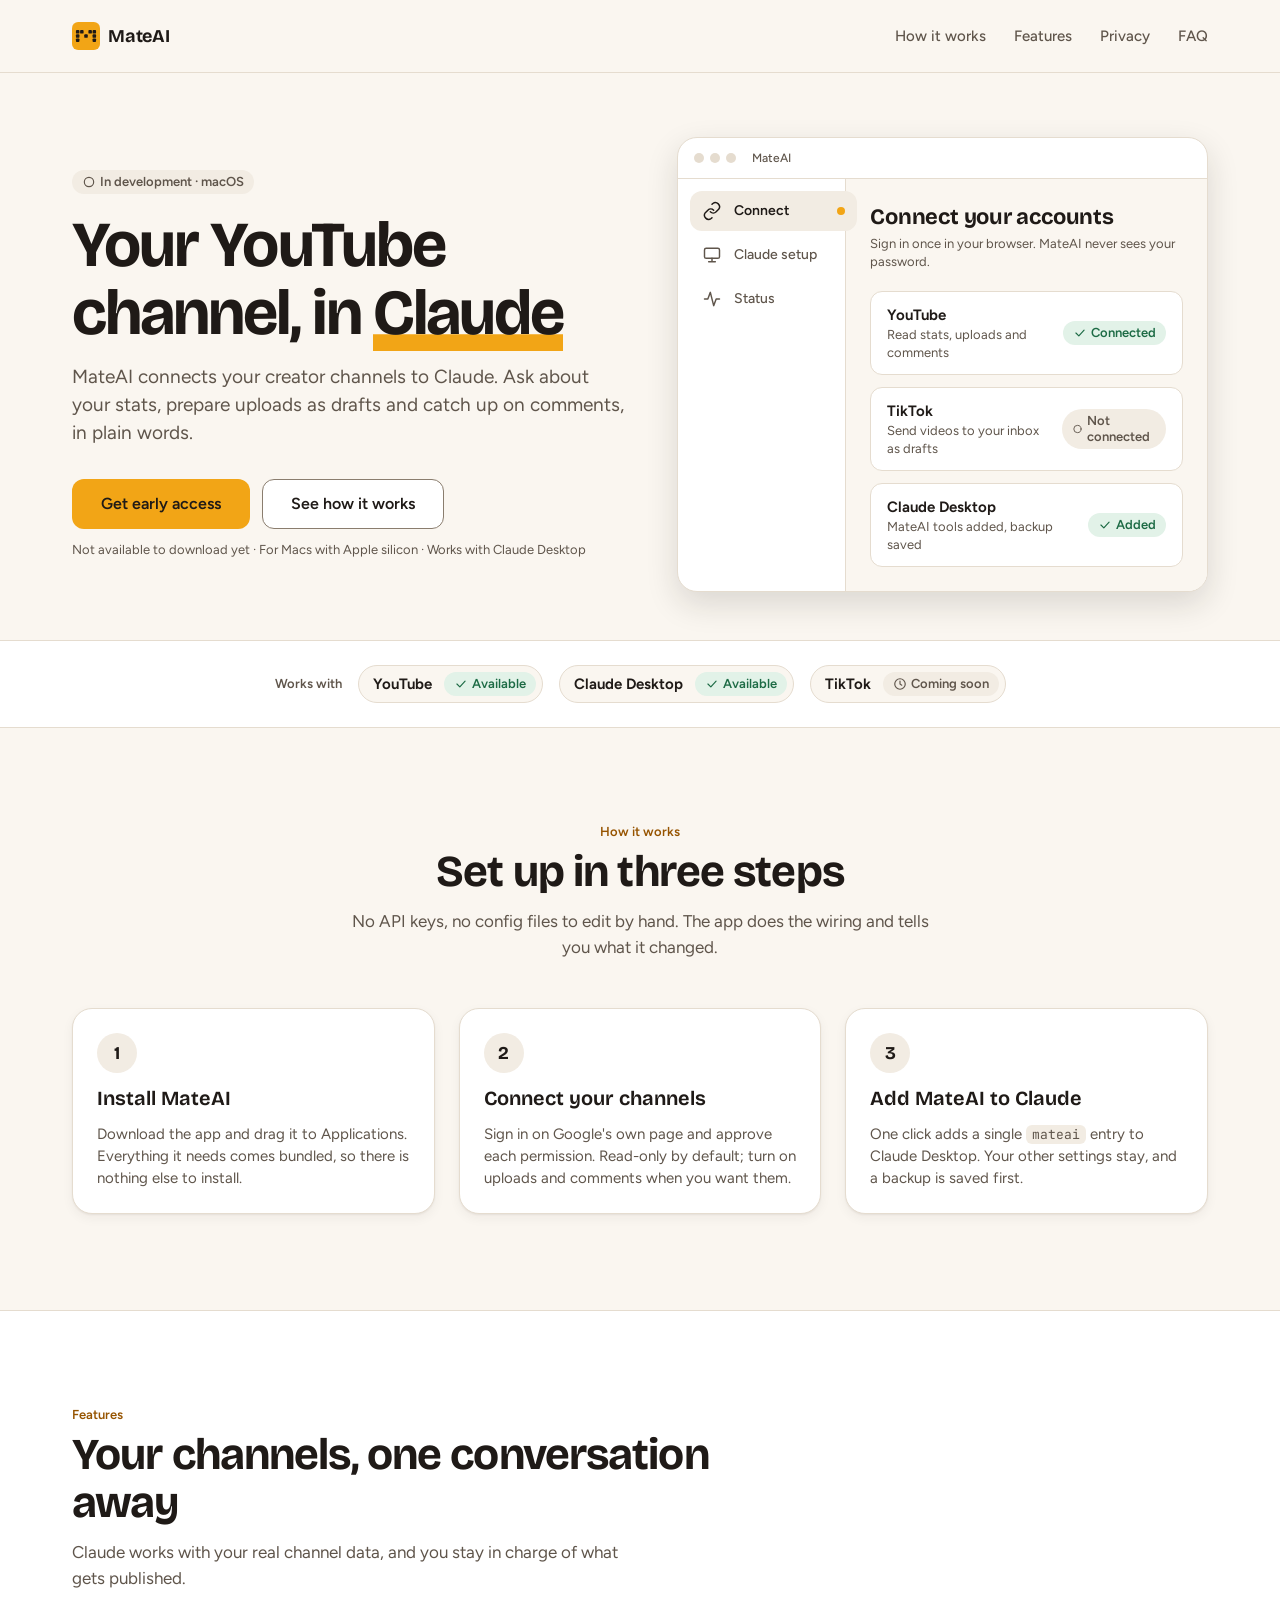
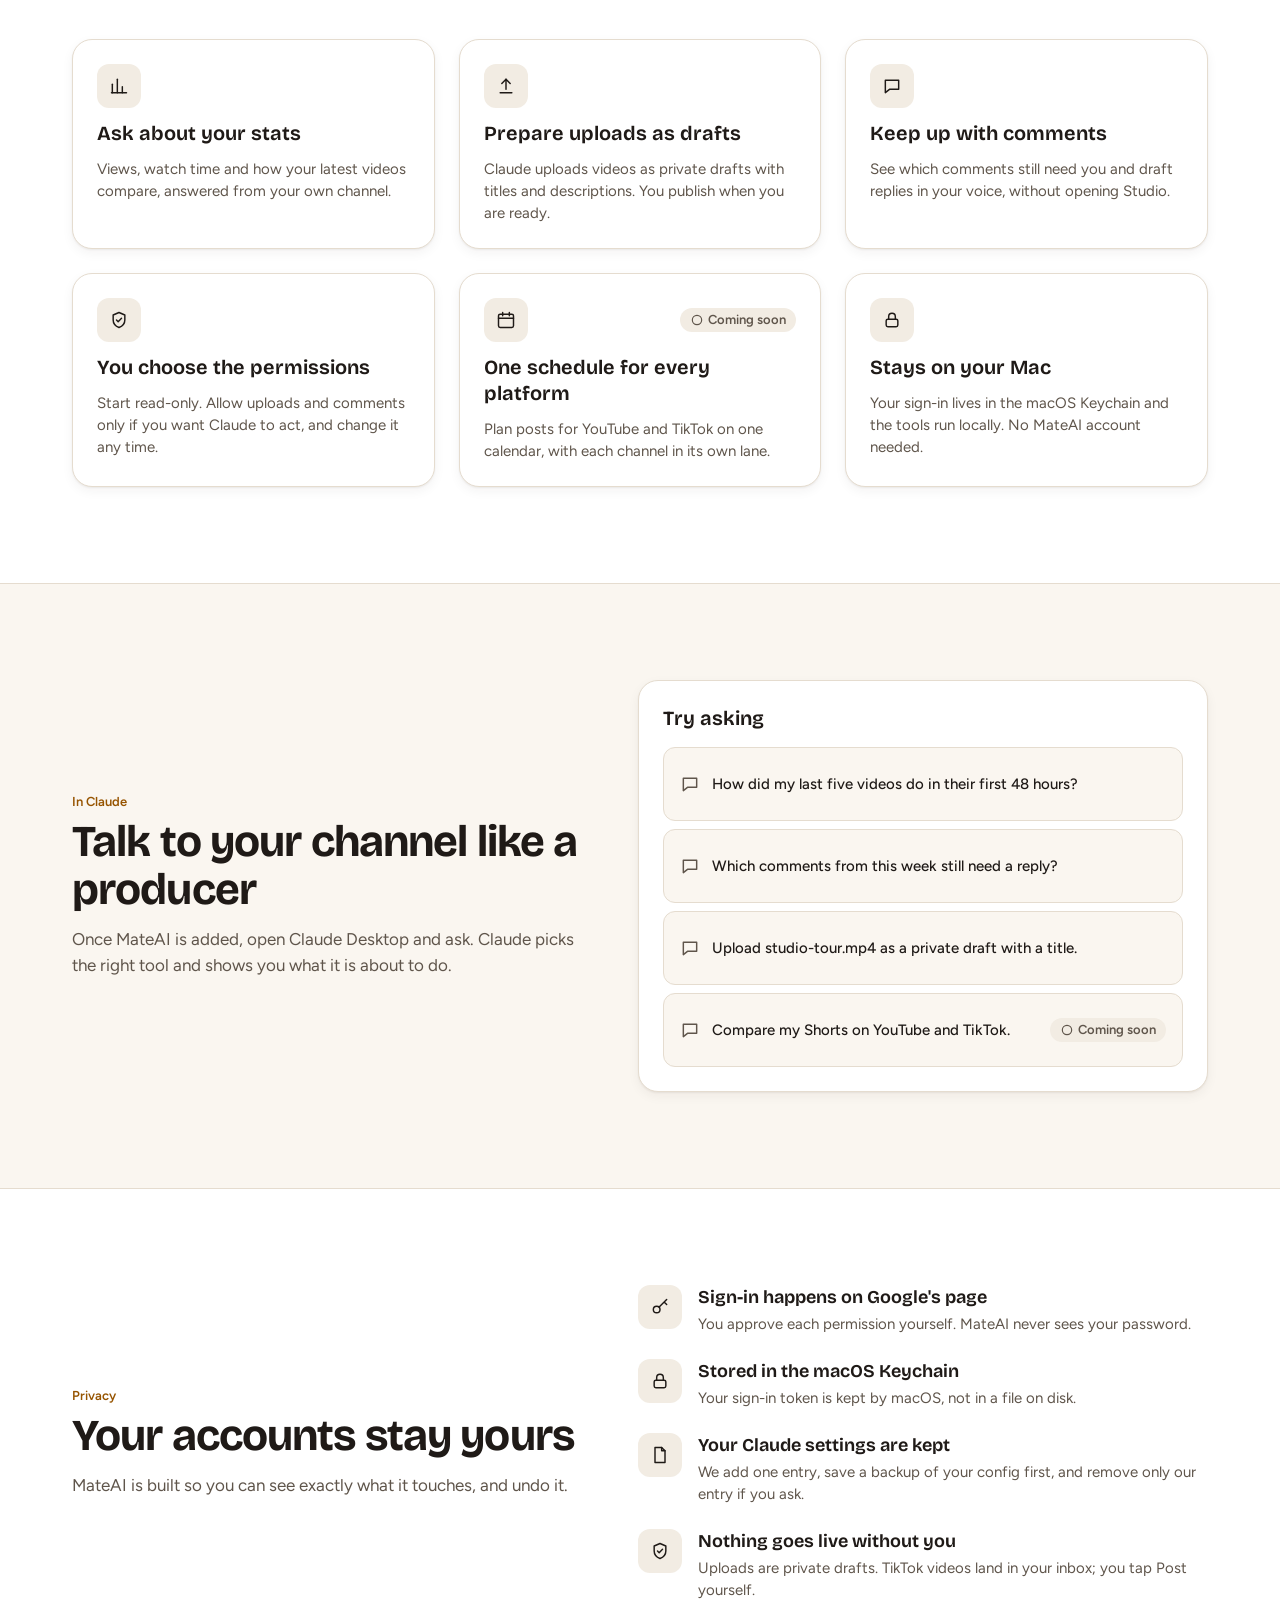
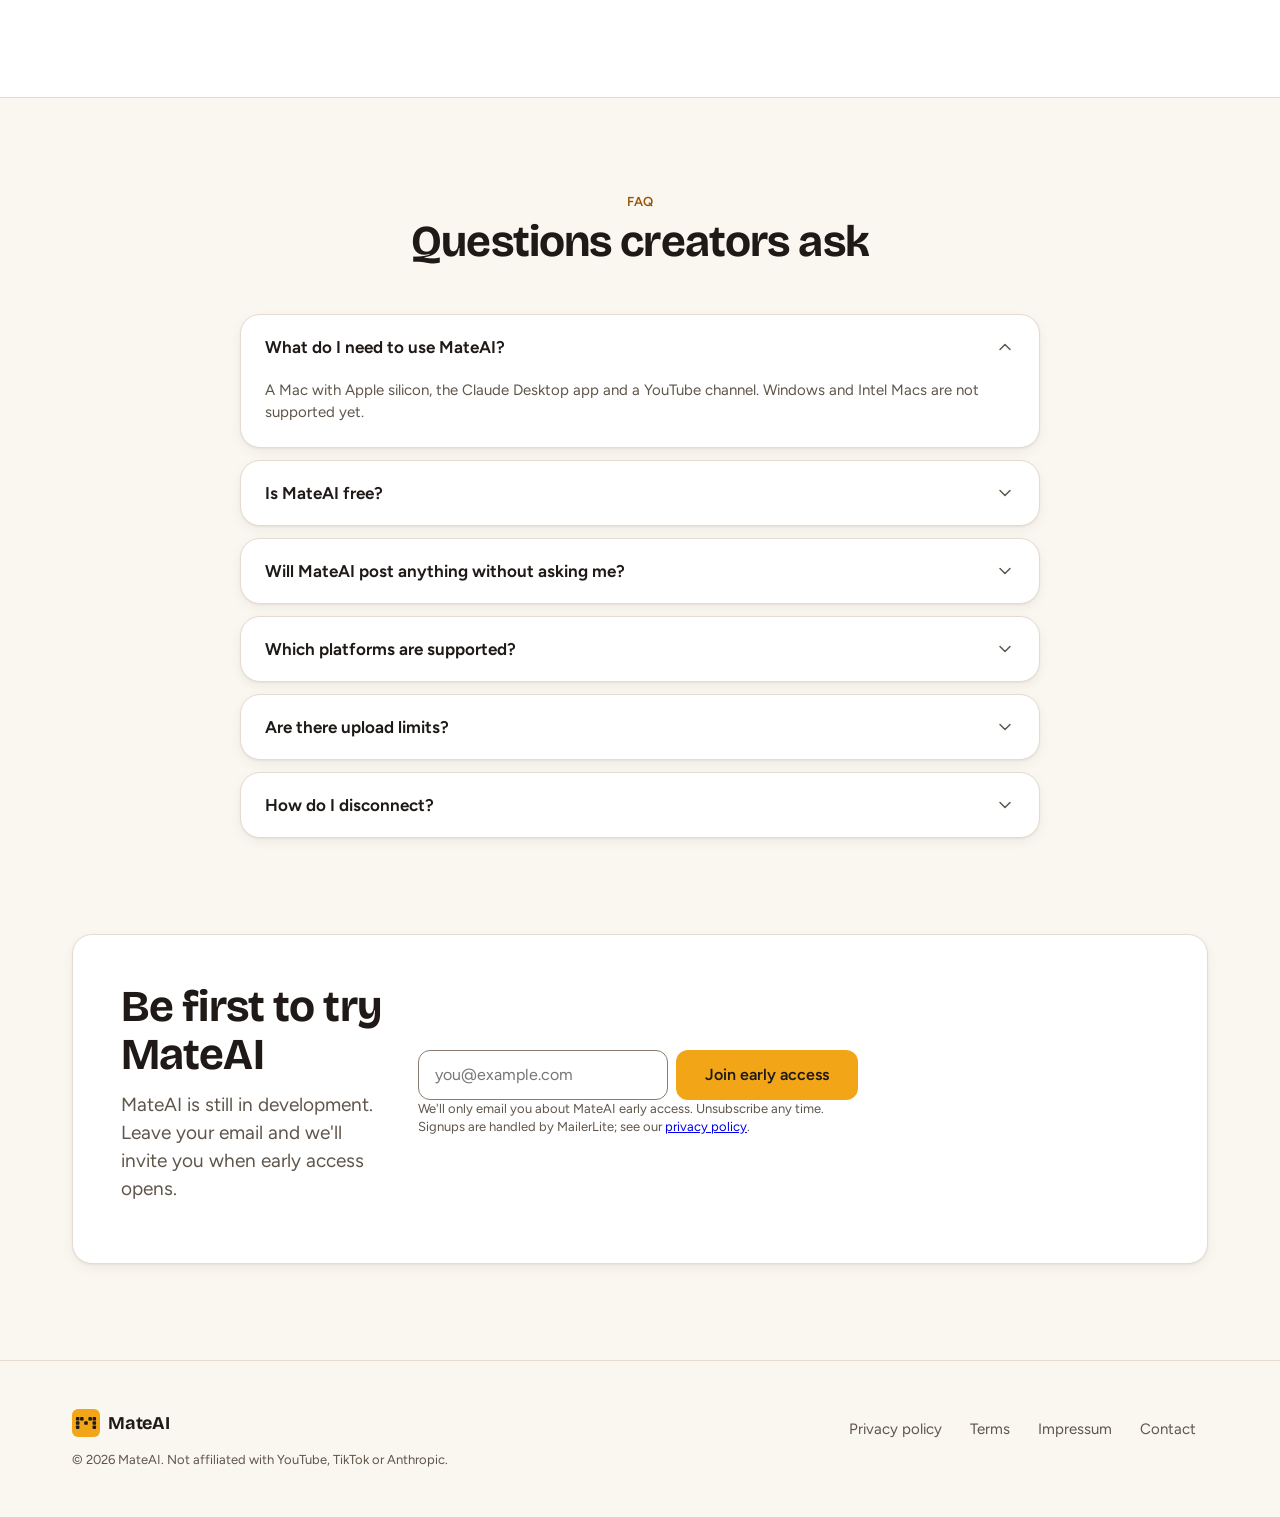
==== index.html @ 74bb4383 "docs(legal): name the operator, fix consumer terms, add Impressum - Terms: operator details; licensi" ====
<!doctype html>
<html lang="en">
  <head>
    <meta charset="UTF-8" />
    <meta name="viewport" content="width=device-width, initial-scale=1.0" />
    <meta name="color-scheme" content="light dark" />
    <meta name="google-site-verification" content="tsq9p1ve1tj-1x1uCgC2t1uhfIHm6LdF4odyLbhRgnY" />
    <meta name="description" content="MateAI connects your YouTube channel to Claude Desktop. Ask about your stats, prepare uploads as private drafts and catch up on comments, in plain words." />
    <link rel="icon" href="/favicon.svg" type="image/svg+xml" />
    <title>MateAI: Connect YouTube to Claude Desktop</title>
    <link rel="canonical" href="https://mateai-io.github.io/" />
    <meta property="og:type" content="website" />
    <meta property="og:site_name" content="MateAI" />
    <meta property="og:title" content="MateAI: Connect YouTube to Claude Desktop" />
    <meta property="og:description" content="MateAI connects your YouTube channel to Claude Desktop. Ask about your stats, prepare uploads as private drafts and catch up on comments, in plain words." />
    <meta property="og:url" content="https://mateai-io.github.io/" />
    <meta property="og:image" content="https://mateai-io.github.io/og.png" />
    <meta name="twitter:card" content="summary_large_image" />
    <script type="application/ld+json">{"@context":"https://schema.org","@type":"SoftwareApplication","name":"MateAI","url":"https://mateai-io.github.io/","applicationCategory":"MultimediaApplication","operatingSystem":"macOS (Apple silicon)","description":"MateAI connects your YouTube channel to Claude Desktop. Ask about your stats, prepare uploads as private drafts and catch up on comments, in plain words."}</script>
    <script type="module" crossorigin src="/assets/main-DrJljgYH.js"></script>
    <link rel="modulepreload" crossorigin href="/assets/SiteHeader-CNOPVM1x.js">
    <link rel="stylesheet" crossorigin href="/assets/SiteHeader-CDjuOxl8.css">
    <script type="application/ld+json">{"@context":"https://schema.org","@type":"FAQPage","mainEntity":[{"@type":"Question","name":"What do I need to use MateAI?","acceptedAnswer":{"@type":"Answer","text":"A Mac with Apple silicon, the Claude Desktop app and a YouTube channel. Windows and Intel Macs are not supported yet."}},{"@type":"Question","name":"Is MateAI free?","acceptedAnswer":{"@type":"Answer","text":"Yes, MateAI is free during early access. If that changes, you'll hear about it before launch."}},{"@type":"Question","name":"Will MateAI post anything without asking me?","acceptedAnswer":{"@type":"Answer","text":"No. Videos go up as private drafts, and TikTok videos arrive in your inbox as drafts. You publish them yourself."}},{"@type":"Question","name":"Which platforms are supported?","acceptedAnswer":{"@type":"Answer","text":"YouTube today. TikTok drafts are waiting on TikTok's app review, and one schedule across platforms comes next."}},{"@type":"Question","name":"Are there upload limits?","acceptedAnswer":{"@type":"Answer","text":"Google caps daily uploads for all MateAI users together until it approves more. Heavy users can bring their own Google project."}},{"@type":"Question","name":"How do I disconnect?","acceptedAnswer":{"@type":"Answer","text":"Open MateAI and choose Disconnect on the channel, or Remove on Claude setup. Only MateAI's own entry and sign-in are removed."}}]}</script>
  </head>
  <body>
    <div id="root"><div class="site"><a class="skip btn btn-secondary" href="#main">Skip to content</a><header class="site-header"><div class="wrap"><a class="logo" href="#top" aria-label="MateAI home"><svg viewBox="0 0 512 512" aria-hidden="true" style="width:28px;height:28px"><rect width="512" height="512" rx="112" fill="#f2a516"></rect><g fill="#1f1a17"><rect x="72" y="148" width="64" height="64" rx="16"></rect><rect x="148" y="148" width="64" height="64" rx="16"></rect><rect x="300" y="148" width="64" height="64" rx="16"></rect><rect x="376" y="148" width="64" height="64" rx="16"></rect><rect x="72" y="224" width="64" height="64" rx="16"></rect><rect x="224" y="224" width="64" height="64" rx="16"></rect><rect x="376" y="224" width="64" height="64" rx="16"></rect><rect x="72" y="300" width="64" height="64" rx="16"></rect><rect x="376" y="300" width="64" height="64" rx="16"></rect></g></svg><span>MateAI</span></a><nav aria-label="Main" style="display:contents"><ul class="site-nav"><li><a href="#how">How it works</a></li><li><a href="#features">Features</a></li><li><a href="#privacy">Privacy</a></li><li><a href="#faq">FAQ</a></li></ul></nav></div></header><main id="main"><section class="hero" id="top" aria-labelledby="h-hero"><div class="wrap"><div><span class="pill pill-off"><svg viewBox="0 0 24 24" aria-hidden="true"><circle cx="12" cy="12" r="8"></circle></svg>In development · macOS</span><h1 id="h-hero">Your YouTube channel, in <span class="hl">Claude</span></h1><p class="lead">MateAI connects your creator channels to Claude. Ask about your stats, prepare uploads as drafts and catch up on comments, in plain words.</p><div class="actions-row"><a class="btn btn-primary btn-lg" href="#early-access">Get early access</a><a class="btn btn-secondary btn-lg" href="#how">See how it works</a></div><p class="fine">Not available to download yet · For Macs with Apple silicon · Works with Claude Desktop</p></div><figure class="app-preview" role="img" aria-label="MateAI app showing YouTube connected and Claude Desktop set up"><div class="app-preview-bar" aria-hidden="true"><span class="dots"><span></span><span></span><span></span></span>MateAI</div><div class="app-preview-body" aria-hidden="true"><div class="mini-nav"><div class="nav-item" aria-current="page"><svg viewBox="0 0 24 24" aria-hidden="true"><path d="M10 13a5 5 0 0 0 7 0l3-3a5 5 0 0 0-7-7l-1 1"></path><path d="M14 11a5 5 0 0 0-7 0l-3 3a5 5 0 0 0 7 7l1-1"></path></svg>Connect</div><div class="nav-item"><svg viewBox="0 0 24 24" aria-hidden="true"><rect x="3" y="4" width="18" height="12" rx="2"></rect><path d="M8 20h8M12 16v4"></path></svg>Claude setup</div><div class="nav-item"><svg viewBox="0 0 24 24" aria-hidden="true"><path d="M3 12h4l3-8 4 16 3-8h4"></path></svg>Status</div></div><div class="preview-main"><div><h3>Connect your accounts</h3><p class="sub">Sign in once in your browser. MateAI never sees your password.</p></div><div class="mini-card"><div><strong>YouTube</strong><small>Read stats, uploads and comments</small></div><span class="pill pill-ok"><svg viewBox="0 0 24 24" aria-hidden="true"><path d="m5 12 5 5 9-10"></path></svg>Connected</span></div><div class="mini-card"><div><strong>TikTok</strong><small>Send videos to your inbox as drafts</small></div><span class="pill pill-off"><svg viewBox="0 0 24 24" aria-hidden="true"><circle cx="12" cy="12" r="8"></circle></svg>Not connected</span></div><div class="mini-card"><div><strong>Claude Desktop</strong><small>MateAI tools added, backup saved</small></div><span class="pill pill-ok"><svg viewBox="0 0 24 24" aria-hidden="true"><path d="m5 12 5 5 9-10"></path></svg>Added</span></div></div></div></figure></div></section><section class="platforms" aria-label="Supported platforms"><div class="wrap"><span class="platforms-label">Works with</span><span class="platform-chip">YouTube<!-- --> <span class="pill pill-ok"><svg viewBox="0 0 24 24" aria-hidden="true"><path d="m5 12 5 5 9-10"></path></svg>Available</span></span><span class="platform-chip">Claude Desktop<!-- --> <span class="pill pill-ok"><svg viewBox="0 0 24 24" aria-hidden="true"><path d="m5 12 5 5 9-10"></path></svg>Available</span></span><span class="platform-chip">TikTok<!-- --> <span class="pill pill-off"><svg viewBox="0 0 24 24" aria-hidden="true"><circle cx="12" cy="12" r="9"></circle><path d="M12 7v5l3 2"></path></svg>Coming soon</span></span></div></section><section class="section" id="how" aria-labelledby="h-how"><div class="wrap"><div class="section-head center"><p class="kicker">How it works</p><h2 id="h-how">Set up in three steps</h2><p class="lead">No API keys, no config files to edit by hand. The app does the wiring and tells you what it changed.</p></div><ol class="grid-3" style="list-style:none;margin:0;padding:0"><li class="card step-card"><span class="step-num" aria-hidden="true">1</span><h3>Install MateAI</h3><p>Download the app and drag it to Applications. Everything it needs comes bundled, so there is nothing else to install.</p></li><li class="card step-card"><span class="step-num" aria-hidden="true">2</span><h3>Connect your channels</h3><p>Sign in on Google&#x27;s own page and approve each permission. Read-only by default; turn on uploads and comments when you want them.</p></li><li class="card step-card"><span class="step-num" aria-hidden="true">3</span><h3>Add MateAI to Claude</h3><p>One click adds a single <code>mateai</code> entry to Claude Desktop. Your other settings stay, and a backup is saved first.</p></li></ol></div></section><section class="section section-alt" id="features" aria-labelledby="h-features"><div class="wrap"><div class="section-head"><p class="kicker">Features</p><h2 id="h-features">Your channels, one conversation away</h2><p class="lead">Claude works with your real channel data, and you stay in charge of what gets published.</p></div><div class="grid-3"><article class="card feature-card"><div class="card-top"><span class="icon-tile"><svg class="i" viewBox="0 0 24 24" aria-hidden="true"><path d="M4 20V10"></path><path d="M10 20V4"></path><path d="M16 20v-7"></path><path d="M21 20H3"></path></svg></span></div><h3>Ask about your stats</h3><p>Views, watch time and how your latest videos compare, answered from your own channel.</p></article><article class="card feature-card"><div class="card-top"><span class="icon-tile"><svg class="i" viewBox="0 0 24 24" aria-hidden="true"><path d="M12 16V4"></path><path d="m7 9 5-5 5 5"></path><path d="M5 20h14"></path></svg></span></div><h3>Prepare uploads as drafts</h3><p>Claude uploads videos as private drafts with titles and descriptions. You publish when you are ready.</p></article><article class="card feature-card"><div class="card-top"><span class="icon-tile"><svg class="i" viewBox="0 0 24 24" aria-hidden="true"><path d="M4 5h16v11H9l-5 4z"></path></svg></span></div><h3>Keep up with comments</h3><p>See which comments still need you and draft replies in your voice, without opening Studio.</p></article><article class="card feature-card"><div class="card-top"><span class="icon-tile"><svg class="i" viewBox="0 0 24 24" aria-hidden="true"><path d="M12 3 5 6v6c0 4 3 7.5 7 9 4-1.5 7-5 7-9V6z"></path><path d="m9 12 2 2 4-4"></path></svg></span></div><h3>You choose the permissions</h3><p>Start read-only. Allow uploads and comments only if you want Claude to act, and change it any time.</p></article><article class="card feature-card"><div class="card-top"><span class="icon-tile"><svg class="i" viewBox="0 0 24 24" aria-hidden="true"><rect x="3" y="5" width="18" height="16" rx="2"></rect><path d="M3 10h18M8 3v4M16 3v4"></path></svg></span><span class="pill pill-off"><svg viewBox="0 0 24 24" aria-hidden="true"><circle cx="12" cy="12" r="8"></circle></svg>Coming soon</span></div><h3>One schedule for every platform</h3><p>Plan posts for YouTube and TikTok on one calendar, with each channel in its own lane.</p></article><article class="card feature-card"><div class="card-top"><span class="icon-tile"><svg class="i" viewBox="0 0 24 24" aria-hidden="true"><rect x="5" y="11" width="14" height="9" rx="2"></rect><path d="M8 11V8a4 4 0 0 1 8 0v3"></path></svg></span></div><h3>Stays on your Mac</h3><p>Your sign-in lives in the macOS Keychain and the tools run locally. No MateAI account needed.</p></article></div></div></section><section class="section" aria-labelledby="h-prompts"><div class="wrap split"><div class="section-head"><p class="kicker">In Claude</p><h2 id="h-prompts">Talk to your channel like a producer</h2><p class="lead">Once MateAI is added, open Claude Desktop and ask. Claude picks the right tool and shows you what it is about to do.</p></div><div class="card prompts-card"><h3>Try asking</h3><ul class="prompt-list"><li class="prompt-row"><svg class="i" viewBox="0 0 24 24" aria-hidden="true"><path d="M4 5h16v11H9l-5 4z"></path></svg>How did my last five videos do in their first 48 hours?</li><li class="prompt-row"><svg class="i" viewBox="0 0 24 24" aria-hidden="true"><path d="M4 5h16v11H9l-5 4z"></path></svg>Which comments from this week still need a reply?</li><li class="prompt-row"><svg class="i" viewBox="0 0 24 24" aria-hidden="true"><path d="M4 5h16v11H9l-5 4z"></path></svg>Upload studio-tour.mp4 as a private draft with a title.</li><li class="prompt-row"><svg class="i" viewBox="0 0 24 24" aria-hidden="true"><path d="M4 5h16v11H9l-5 4z"></path></svg>Compare my Shorts on YouTube and TikTok.<span class="pill pill-off"><svg viewBox="0 0 24 24" aria-hidden="true"><circle cx="12" cy="12" r="8"></circle></svg>Coming soon</span></li></ul></div></div></section><section class="section section-alt" id="privacy" aria-labelledby="h-privacy"><div class="wrap split"><div class="section-head"><p class="kicker">Privacy</p><h2 id="h-privacy">Your accounts stay yours</h2><p class="lead">MateAI is built so you can see exactly what it touches, and undo it.</p></div><div class="trust-list"><div class="trust-row"><span class="icon-tile"><svg class="i" viewBox="0 0 24 24" aria-hidden="true"><circle cx="8" cy="15" r="4"></circle><path d="m11 12 9-9M17 6l3 3"></path></svg></span><div><h3>Sign-in happens on Google&#x27;s page</h3><p>You approve each permission yourself. MateAI never sees your password.</p></div></div><div class="trust-row"><span class="icon-tile"><svg class="i" viewBox="0 0 24 24" aria-hidden="true"><rect x="5" y="11" width="14" height="9" rx="2"></rect><path d="M8 11V8a4 4 0 0 1 8 0v3"></path></svg></span><div><h3>Stored in the macOS Keychain</h3><p>Your sign-in token is kept by macOS, not in a file on disk.</p></div></div><div class="trust-row"><span class="icon-tile"><svg class="i" viewBox="0 0 24 24" aria-hidden="true"><path d="M14 3H6v18h12V7z"></path><path d="M14 3v4h4"></path></svg></span><div><h3>Your Claude settings are kept</h3><p>We add one entry, save a backup of your config first, and remove only our entry if you ask.</p></div></div><div class="trust-row"><span class="icon-tile"><svg class="i" viewBox="0 0 24 24" aria-hidden="true"><path d="M12 3 5 6v6c0 4 3 7.5 7 9 4-1.5 7-5 7-9V6z"></path><path d="m9 12 2 2 4-4"></path></svg></span><div><h3>Nothing goes live without you</h3><p>Uploads are private drafts. TikTok videos land in your inbox; you tap Post yourself.</p></div></div></div></div></section><section class="section" id="faq" aria-labelledby="h-faq"><div class="wrap"><div class="section-head center"><p class="kicker">FAQ</p><h2 id="h-faq">Questions creators ask</h2></div><div class="faq"><details class="faq-item" open=""><summary>What do I need to use MateAI?<svg class="i" viewBox="0 0 24 24" aria-hidden="true"><path d="m6 9 6 6 6-6"></path></svg></summary><div class="faq-body"><p>A Mac with Apple silicon, the Claude Desktop app and a YouTube channel. Windows and Intel Macs are not supported yet.</p></div></details><details class="faq-item"><summary>Is MateAI free?<svg class="i" viewBox="0 0 24 24" aria-hidden="true"><path d="m6 9 6 6 6-6"></path></svg></summary><div class="faq-body"><p>Yes, MateAI is free during early access. If that changes, you&#x27;ll hear about it before launch.</p></div></details><details class="faq-item"><summary>Will MateAI post anything without asking me?<svg class="i" viewBox="0 0 24 24" aria-hidden="true"><path d="m6 9 6 6 6-6"></path></svg></summary><div class="faq-body"><p>No. Videos go up as private drafts, and TikTok videos arrive in your inbox as drafts. You publish them yourself.</p></div></details><details class="faq-item"><summary>Which platforms are supported?<svg class="i" viewBox="0 0 24 24" aria-hidden="true"><path d="m6 9 6 6 6-6"></path></svg></summary><div class="faq-body"><p>YouTube today. TikTok drafts are waiting on TikTok&#x27;s app review, and one schedule across platforms comes next.</p></div></details><details class="faq-item"><summary>Are there upload limits?<svg class="i" viewBox="0 0 24 24" aria-hidden="true"><path d="m6 9 6 6 6-6"></path></svg></summary><div class="faq-body"><p>Google caps daily uploads for all MateAI users together until it approves more. Heavy users can bring their own Google project.</p></div></details><details class="faq-item"><summary>How do I disconnect?<svg class="i" viewBox="0 0 24 24" aria-hidden="true"><path d="m6 9 6 6 6-6"></path></svg></summary><div class="faq-body"><p>Open MateAI and choose Disconnect on the channel, or Remove on Claude setup. Only MateAI&#x27;s own entry and sign-in are removed.</p></div></details></div></div></section><section class="section" id="early-access" aria-labelledby="h-cta" style="padding-top:0"><div class="wrap"><div class="card cta-band"><div><h2 id="h-cta">Be first to try MateAI</h2><p class="lead">MateAI is still in development. Leave your email and we&#x27;ll invite you when early access opens.</p></div><form class="signup"><div class="signup-row"><label class="sr-only" for="signup-email">Email address</label><input id="signup-email" class="signup-input" name="email" type="email" required="" autoComplete="email" placeholder="you@example.com"/><button class="btn btn-primary btn-lg" type="submit">Join early access</button></div><p class="fine">We&#x27;ll only email you about MateAI early access. Unsubscribe any time. Signups are handled by MailerLite; see our <a href="/privacy">privacy policy</a>.</p></form></div></div></section></main><footer class="site-footer"><div class="wrap"><div><a class="logo" href="#top" aria-label="MateAI home"><svg viewBox="0 0 512 512" aria-hidden="true" style="width:28px;height:28px"><rect width="512" height="512" rx="112" fill="#f2a516"></rect><g fill="#1f1a17"><rect x="72" y="148" width="64" height="64" rx="16"></rect><rect x="148" y="148" width="64" height="64" rx="16"></rect><rect x="300" y="148" width="64" height="64" rx="16"></rect><rect x="376" y="148" width="64" height="64" rx="16"></rect><rect x="72" y="224" width="64" height="64" rx="16"></rect><rect x="224" y="224" width="64" height="64" rx="16"></rect><rect x="376" y="224" width="64" height="64" rx="16"></rect><rect x="72" y="300" width="64" height="64" rx="16"></rect><rect x="376" y="300" width="64" height="64" rx="16"></rect></g></svg><span>MateAI</span></a><p class="fine">© 2026 MateAI. Not affiliated with YouTube, TikTok or Anthropic.</p></div><nav aria-label="Footer"><ul class="footer-links"><li><a href="/privacy">Privacy policy</a></li><li><a href="/terms/">Terms</a></li><li><a href="/impressum/">Impressum</a></li><li><a href="mailto:gog.mate@gmail.com">Contact</a></li></ul></nav></div></footer></div></div>
  </body>
</html>
---- assets/SiteHeader-CDjuOxl8.css ----
@font-face{font-family:Bricolage Grotesque;font-style:normal;font-display:swap;font-weight:200 800;src:url(/fonts/bricolage-grotesque-latin-opsz-normal.woff2) format("woff2-variations");unicode-range:U+0000-00FF,U+0131,U+0152-0153,U+02BB-02BC,U+02C6,U+02DA,U+02DC,U+0304,U+0308,U+0329,U+2000-206F,U+20AC,U+2122,U+2191,U+2193,U+2212,U+2215,U+FEFF,U+FFFD}@font-face{font-family:Bricolage Grotesque;font-style:normal;font-display:swap;font-weight:200 800;src:url(/fonts/bricolage-grotesque-latin-ext-opsz-normal.woff2) format("woff2-variations");unicode-range:U+0100-02BA,U+02BD-02C5,U+02C7-02CC,U+02CE-02D7,U+02DD-02FF,U+1D00-1DBF,U+1E00-1E9F,U+1EF2-1EFF,U+2020,U+20A0-20AB,U+20AD-20C0,U+2113,U+2C60-2C7F,U+A720-A7FF}@font-face{font-family:Figtree;font-style:normal;font-display:swap;font-weight:300 900;src:url(/fonts/figtree-latin-wght-normal.woff2) format("woff2-variations");unicode-range:U+0000-00FF,U+0131,U+0152-0153,U+02BB-02BC,U+02C6,U+02DA,U+02DC,U+0304,U+0308,U+0329,U+2000-206F,U+20AC,U+2122,U+2191,U+2193,U+2212,U+2215,U+FEFF,U+FFFD}@font-face{font-family:Figtree;font-style:normal;font-display:swap;font-weight:300 900;src:url(/fonts/figtree-latin-ext-wght-normal.woff2) format("woff2-variations");unicode-range:U+0100-02BA,U+02BD-02C5,U+02C7-02CC,U+02CE-02D7,U+02DD-02FF,U+1D00-1DBF,U+1E00-1E9F,U+1EF2-1EFF,U+2020,U+20A0-20AB,U+20AD-20C0,U+2113,U+2C60-2C7F,U+A720-A7FF}@font-face{font-family:JetBrains Mono;font-style:normal;font-display:swap;font-weight:100 800;src:url(/fonts/jetbrains-mono-latin-wght-normal.woff2) format("woff2-variations");unicode-range:U+0000-00FF,U+0131,U+0152-0153,U+02BB-02BC,U+02C6,U+02DA,U+02DC,U+0304,U+0308,U+0329,U+2000-206F,U+20AC,U+2122,U+2191,U+2193,U+2212,U+2215,U+FEFF,U+FFFD}html{scroll-behavior:smooth;scroll-padding-top:88px}@media (prefers-reduced-motion: reduce){html{scroll-behavior:auto}}body{margin:0;background:var(--bg);color:var(--ink);font:15px/22px var(--font-sans);-webkit-font-smoothing:antialiased}.btn{display:inline-flex;align-items:center;justify-content:center;gap:var(--space-2);min-height:40px;padding:0 var(--space-5);border-radius:var(--radius-md);border:1px solid transparent;font:600 15px/22px var(--font-sans);cursor:pointer;transition:background-color .15s cubic-bezier(.2,0,0,1),transform .1s cubic-bezier(.2,0,0,1)}.btn svg{width:16px;height:16px;fill:none;stroke:currentColor;stroke-width:1.75;stroke-linecap:round;stroke-linejoin:round}.btn:active:not(:disabled){transform:scale(.98)}.btn-primary{background:var(--brand);color:var(--on-brand)}.btn-primary:hover:not(:disabled){background:var(--brand-hover)}.btn-secondary{background:var(--surface);color:var(--ink);border-color:var(--line-strong)}.btn-secondary:hover:not(:disabled){background:var(--surface-2)}.btn-ghost{background:transparent;color:var(--brand-text)}.btn-ghost:hover:not(:disabled){background:var(--surface-2)}.btn:disabled{opacity:.5;cursor:not-allowed}:focus-visible{outline:2px solid var(--focus);outline-offset:2px}.card{background:var(--surface);border:1px solid var(--line);border-radius:var(--radius-lg);box-shadow:var(--shadow-card);padding:var(--space-4) var(--space-5)}.card-head{display:flex;align-items:center;justify-content:space-between;gap:var(--space-3);margin-bottom:var(--space-2)}.card h2{margin:0;font:650 20px/26px var(--font-display)}.card p{margin:0 0 var(--space-3);color:var(--ink-muted)}.pill{display:inline-flex;align-items:center;gap:var(--space-1);padding:4px 10px;border-radius:var(--radius-pill);font:600 13px/16px var(--font-sans)}.pill svg{width:14px;height:14px;fill:none;stroke:currentColor;stroke-width:2;stroke-linecap:round;stroke-linejoin:round}.pill-off{background:var(--surface-2);color:var(--ink-muted)}.pill-ok{background:var(--ok-bg);color:var(--ok)}.pill-err{background:var(--err-bg);color:var(--err)}.pill-scheduled{background:var(--brand);color:var(--on-brand)}.nav{list-style:none;margin:0;padding:var(--space-3);display:grid;gap:var(--space-1);background:var(--surface);border-right:1px solid var(--line)}.nav-item{width:100%;min-height:40px;display:flex;align-items:center;gap:var(--space-3);padding:0 var(--space-3);border:0;border-radius:var(--radius-md);background:transparent;color:var(--ink-muted);font:500 15px/22px var(--font-sans);text-align:left;cursor:pointer;position:relative}.nav-item svg{width:20px;height:20px;flex:none;fill:none;stroke:currentColor;stroke-width:1.75;stroke-linecap:round;stroke-linejoin:round}.nav-item:hover{background:var(--surface-2);color:var(--ink)}.nav-item[aria-current=page]{background:var(--surface-2);color:var(--ink);font-weight:600}.nav-item[aria-current=page]:after{content:"";position:absolute;right:var(--space-3);width:8px;height:8px;border-radius:var(--radius-pill);background:var(--brand)}.check{display:flex;gap:var(--space-3);align-items:flex-start;min-height:40px;padding:var(--space-2) 0;cursor:pointer}.check input{-webkit-appearance:none;-moz-appearance:none;appearance:none;width:20px;height:20px;margin:1px 0 0;flex:none;border:1.5px solid var(--line-strong);border-radius:var(--radius-sm);background:var(--surface);display:grid;place-content:center;cursor:pointer}.check input:checked{background:var(--brand);border-color:var(--brand)}.check input:checked:after{content:"";width:10px;height:6px;border:2px solid var(--on-brand);border-top:0;border-right:0;transform:translateY(-1px) rotate(-45deg)}.check span{display:grid;gap:2px;font-weight:600}.check small{font:400 13px/18px var(--font-sans);color:var(--ink-muted)}.slot{display:grid;grid-template-columns:4px 1fr auto;gap:var(--space-3);align-items:center;padding:var(--space-2) var(--space-3) var(--space-2) var(--space-2);background:var(--surface);border:1px solid var(--line);border-radius:var(--radius-md)}.slot-bar{align-self:stretch;border-radius:var(--radius-pill)}.slot-title{font:650 16px/22px var(--font-sans);margin:0}.slot-meta{display:flex;gap:var(--space-2);align-items:center;font:500 12px/16px var(--font-sans);color:var(--ink-muted);margin-top:2px}.lane{padding:2px 8px;border-radius:var(--radius-pill);color:var(--on-lane);font:600 12px/16px var(--font-sans)}.lane-1{background:var(--lane-1)}.lane-2{background:var(--lane-2)}.lane-3{background:var(--lane-3)}.lane-4{background:var(--lane-4)}.lane-5{background:var(--lane-5)}.slot.is-next{border-color:var(--brand);box-shadow:0 0 0 1px var(--brand)}:root{--bg: #faf6f0;--surface: #ffffff;--surface-2: #f2ece3;--line: #e5dccf;--line-strong: #8a7d6e;--ink: #1f1a17;--ink-muted: #5f554b;--brand: #f2a516;--brand-hover: #e0940a;--on-brand: #1f1a17;--brand-text: #965400;--ok: #1d6b45;--ok-bg: #e2f2e8;--err: #b0281d;--err-bg: #fbe8e4;--focus: #965400;--lane-1: #f2a516;--lane-2: #5cc2b4;--lane-3: #f09a7f;--lane-4: #a9b8f0;--lane-5: #c4cf8a;--on-lane: #1f1a17;--font-display: "Bricolage Grotesque", "Figtree", system-ui, sans-serif;--font-sans: "Figtree", -apple-system, BlinkMacSystemFont, system-ui, sans-serif;--font-mono: "JetBrains Mono", ui-monospace, "SF Mono", Menlo, monospace;--space-1: 4px;--space-2: 8px;--space-3: 12px;--space-4: 16px;--space-5: 24px;--space-6: 32px;--space-7: 48px;--space-8: 64px;--radius-sm: 6px;--radius-md: 12px;--radius-lg: 20px;--radius-pill: 999px;--shadow-card: 0 1px 2px rgba(31,26,23,.06), 0 4px 12px rgba(31,26,23,.05);--shadow-pop: 0 12px 32px rgba(31,26,23,.14);--ease: cubic-bezier(.2, 0, 0, 1)}@media (prefers-color-scheme: dark){:root{--bg: #171310;--surface: #211c18;--surface-2: #2c2621;--line: #3b342d;--line-strong: #8f8274;--ink: #f4ede4;--ink-muted: #b9ac9d;--brand: #f5b335;--brand-hover: #f8c35c;--brand-text: #f5b335;--ok: #74d3a0;--ok-bg: #15301f;--err: #ff9284;--err-bg: #3d1b17;--focus: #f5b335;--shadow-card: 0 1px 2px rgba(0,0,0,.4);--shadow-pop: 0 12px 32px rgba(0,0,0,.5)}}.site{container:site / inline-size;background:var(--bg);color:var(--ink);font:400 15px/22px var(--font-sans)}.wrap{max-width:1200px;margin:0 auto;padding:0 var(--space-6);box-sizing:border-box}.i{width:20px;height:20px;flex:none;fill:none;stroke:currentColor;stroke-width:1.75;stroke-linecap:round;stroke-linejoin:round}.skip{position:absolute;left:-9999px;top:8px;z-index:10}.skip:focus{left:16px}a.btn{text-decoration:none}.btn-lg{min-height:48px;padding:0 28px;font-size:16px}.btn-lg svg{width:18px;height:18px}code{font:400 13px/20px var(--font-mono);background:var(--surface-2);border-radius:var(--radius-sm);padding:1px 6px}.logo{display:inline-flex;align-items:center;gap:var(--space-2);color:var(--ink);text-decoration:none;font:700 18px/1 var(--font-display);letter-spacing:-.01em;border-radius:var(--radius-md)}.logo svg{width:28px;height:28px;flex:none}.site-header{position:sticky;top:0;z-index:5;background:var(--bg);border-bottom:1px solid var(--line)}.site-header .wrap{display:flex;align-items:center;flex-wrap:wrap;gap:var(--space-2) var(--space-5);min-height:72px}.site-nav{display:flex;gap:var(--space-1);list-style:none;padding:0;margin:0 calc(-1 * var(--space-3)) 0 auto}.site-nav a{display:inline-flex;align-items:center;min-height:40px;padding:0 var(--space-3);border-radius:var(--radius-md);color:var(--ink-muted);text-decoration:none;font-weight:500;white-space:nowrap;transition:background-color .15s var(--ease)}.site-nav a:hover{background:var(--surface-2);color:var(--ink)}.hero{padding:var(--space-8) 0 var(--space-7)}.hero .wrap{display:grid;grid-template-columns:minmax(0,1.05fr) minmax(0,1fr);gap:var(--space-7);align-items:center}.hero h1{font:700 64px/68px var(--font-display);letter-spacing:-.03em;margin:var(--space-4) 0}.hero h1 .hl{box-shadow:inset 0 -.26em 0 var(--brand)}.lead{font-size:19px;line-height:28px;color:var(--ink-muted);margin:0;max-width:34em}.actions-row{display:flex;flex-wrap:wrap;gap:var(--space-3);margin-top:var(--space-6)}.fine{font:400 13px/18px var(--font-sans);color:var(--ink-muted);margin:var(--space-3) 0 0}.app-preview{margin:0;background:var(--surface);border:1px solid var(--line);border-radius:var(--radius-lg);box-shadow:var(--shadow-pop);overflow:hidden}.app-preview-bar{display:flex;align-items:center;gap:var(--space-2);padding:var(--space-3) var(--space-4);border-bottom:1px solid var(--line);font:500 12px/16px var(--font-sans);color:var(--ink-muted)}.app-preview-bar .dots{display:flex;gap:6px;margin-right:var(--space-2)}.app-preview-bar .dots span{width:10px;height:10px;border-radius:50%;background:var(--line)}.app-preview-body{display:grid;grid-template-columns:168px minmax(0,1fr)}.mini-nav{padding:var(--space-3);display:grid;align-content:start;gap:var(--space-1);border-right:1px solid var(--line)}.mini-nav .nav-item{font-size:14px}.preview-main{padding:var(--space-5);display:grid;gap:var(--space-3);background:var(--bg)}.preview-main h3{margin:0 0 var(--space-1);font:700 22px/28px var(--font-display);letter-spacing:-.01em}.preview-main .sub{margin:0 0 var(--space-2);font:400 13px/18px var(--font-sans);color:var(--ink-muted)}.slot-time{font:500 12px/16px var(--font-sans);color:var(--ink-muted)}.mini-card{background:var(--surface);border:1px solid var(--line);border-radius:var(--radius-md);padding:var(--space-3) var(--space-4);display:flex;align-items:center;justify-content:space-between;gap:var(--space-3)}.mini-card strong{font:650 15px/22px var(--font-sans)}.mini-card small{display:block;font:400 13px/18px var(--font-sans);color:var(--ink-muted)}.platforms{border-block:1px solid var(--line);background:var(--surface)}.platforms .wrap{display:flex;flex-wrap:wrap;align-items:center;justify-content:center;gap:var(--space-3) var(--space-4);padding-block:var(--space-5)}.platforms-label{font:600 13px/16px var(--font-sans);color:var(--ink-muted)}.platform-chip{display:inline-flex;align-items:center;gap:var(--space-3);padding:6px 6px 6px 14px;border:1px solid var(--line);border-radius:var(--radius-pill);background:var(--bg);font:650 15px/22px var(--font-sans)}.section{padding:96px 0}.section-alt{background:var(--surface);border-block:1px solid var(--line)}.section-head{max-width:720px;margin:0 0 var(--space-7)}.section-head.center{margin-inline:auto;text-align:center}.kicker{font:600 13px/16px var(--font-sans);color:var(--brand-text);margin:0}.section-head h2,.cta-band h2{font:700 44px/48px var(--font-display);letter-spacing:-.02em;margin:var(--space-2) 0 var(--space-3)}.section-head p.lead{font-size:17px;line-height:26px}.section-head.center p.lead{margin-inline:auto}.grid-3{display:grid;grid-template-columns:repeat(3,minmax(0,1fr));gap:var(--space-5)}.step-card,.feature-card{display:flex;flex-direction:column;gap:var(--space-3);padding:var(--space-5)}.step-num{width:40px;height:40px;border-radius:var(--radius-pill);background:var(--surface-2);display:grid;place-items:center;font:700 18px/1 var(--font-display)}.step-card h3,.feature-card h3,.trust-row h3{margin:0;font:650 20px/26px var(--font-display)}.step-card p,.feature-card p,.trust-row p{margin:0;color:var(--ink-muted)}.icon-tile{width:44px;height:44px;border-radius:var(--radius-md);background:var(--surface-2);color:var(--ink);display:grid;place-items:center}.feature-card .card-top{display:flex;align-items:center;justify-content:space-between;gap:var(--space-3)}.split{display:grid;grid-template-columns:minmax(0,1fr) minmax(0,1.1fr);gap:var(--space-7);align-items:center}.split .section-head{margin-bottom:0}.prompt-list{list-style:none;margin:0;padding:0;display:grid;gap:var(--space-2)}.prompt-row{display:flex;align-items:center;gap:var(--space-3);min-height:56px;padding:var(--space-2) var(--space-4);border:1px solid var(--line);border-radius:var(--radius-md);background:var(--bg);font:500 15px/22px var(--font-sans)}.prompt-row .i{color:var(--ink-muted)}.prompt-row .pill{margin-left:auto;flex:none}.prompts-card{padding:var(--space-5)}.prompts-card h3{margin:0 0 var(--space-4);font:650 20px/26px var(--font-display)}.trust-list{display:grid;gap:var(--space-5)}.trust-row{display:grid;grid-template-columns:44px minmax(0,1fr);gap:var(--space-4);align-items:start}.trust-row h3{font-size:18px;line-height:24px;margin-bottom:var(--space-1)}.faq{max-width:800px;margin:0 auto;display:grid;gap:var(--space-3)}.faq-item{background:var(--surface);border:1px solid var(--line);border-radius:var(--radius-lg);box-shadow:var(--shadow-card)}.faq-item summary{list-style:none;display:flex;align-items:center;justify-content:space-between;gap:var(--space-4);min-height:64px;padding:0 var(--space-5);cursor:pointer;font:650 17px/24px var(--font-sans);border-radius:var(--radius-lg)}.faq-item summary::-webkit-details-marker{display:none}.faq-item summary .i{transition:transform .2s var(--ease);color:var(--ink-muted)}.faq-item[open] summary .i{transform:rotate(180deg)}.faq-item .faq-body{padding:0 var(--space-5) var(--space-5);color:var(--ink-muted)}.faq-item .faq-body p{margin:0}.cta-band{display:grid;grid-template-columns:minmax(0,1fr) auto;gap:var(--space-6);align-items:center;padding:var(--space-7)}.cta-band h2,.cta-band .actions-row{margin-top:0}.signup{width:min(100%,440px)}.signup-row{display:flex;gap:var(--space-2)}.signup-input{flex:1;min-width:0;min-height:48px;padding:0 var(--space-4);border:1px solid var(--line-strong);border-radius:var(--radius-md);background:var(--surface);color:var(--ink);font:400 16px/22px var(--font-sans)}.signup-input:focus-visible{outline:2px solid var(--focus);outline-offset:2px}.signup-msg{margin:var(--space-3) 0 0;font:600 15px/22px var(--font-sans);color:var(--ok)}.signup-error{color:var(--err)}.sr-only{position:absolute;width:1px;height:1px;overflow:hidden;clip:rect(0 0 0 0);white-space:nowrap}.site-footer{border-top:1px solid var(--line);padding:var(--space-7) 0}.site-footer .wrap{display:flex;flex-wrap:wrap;align-items:flex-start;justify-content:space-between;gap:var(--space-5)}.footer-links{display:flex;flex-wrap:wrap;gap:var(--space-1);list-style:none;margin:0;padding:0}.footer-links a{display:inline-flex;align-items:center;min-height:40px;padding:0 var(--space-3);border-radius:var(--radius-md);color:var(--ink-muted);text-decoration:none}.footer-links a:hover{background:var(--surface-2);color:var(--ink)}.site-footer .fine{margin-top:var(--space-2)}@container site (max-width: 1040px){.hero .wrap,.split{grid-template-columns:minmax(0,1fr)}.grid-3{grid-template-columns:repeat(2,minmax(0,1fr))}.cta-band{grid-template-columns:minmax(0,1fr)}}@container site (max-width: 760px){.wrap{padding:0 var(--space-4)}.hero{padding:var(--space-7) 0}.hero h1{font-size:44px;line-height:48px}.section{padding:var(--space-8) 0}.section-head{margin-bottom:var(--space-6)}.section-head h2,.cta-band h2{font-size:32px;line-height:38px}.grid-3,.app-preview-body{grid-template-columns:minmax(0,1fr)}.mini-nav{display:none}.preview-main{padding:var(--space-4)}.cta-band{padding:var(--space-6) var(--space-5)}.actions-row .btn{flex:1 1 100%}}@container site (max-width: 520px){.site-header .wrap{padding-top:var(--space-4)}.site-nav{width:calc(100% + var(--space-3));margin:0 0 var(--space-2) calc(-1 * var(--space-3));overflow-x:auto}.signup-row{flex-direction:column}}@media (prefers-reduced-motion: reduce){*,*:before,*:after{transition:none!important;animation:none!important}}
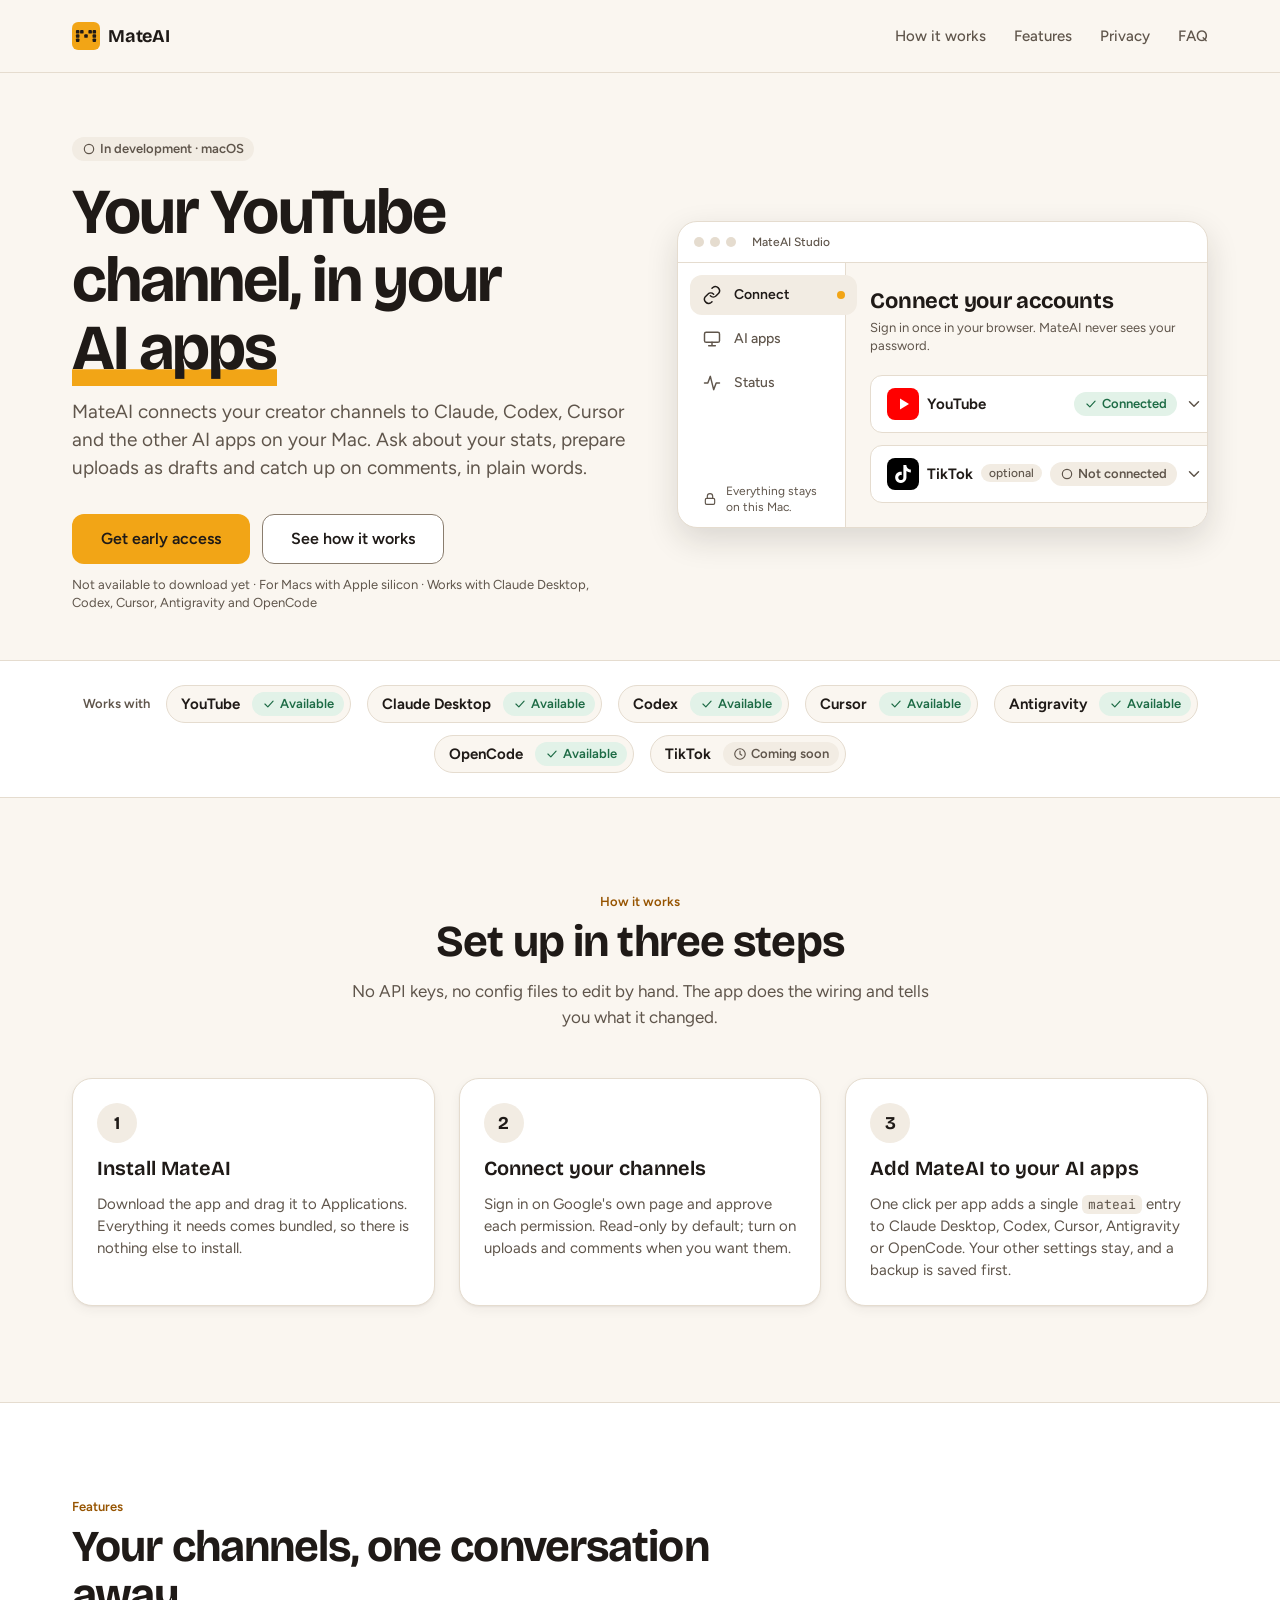
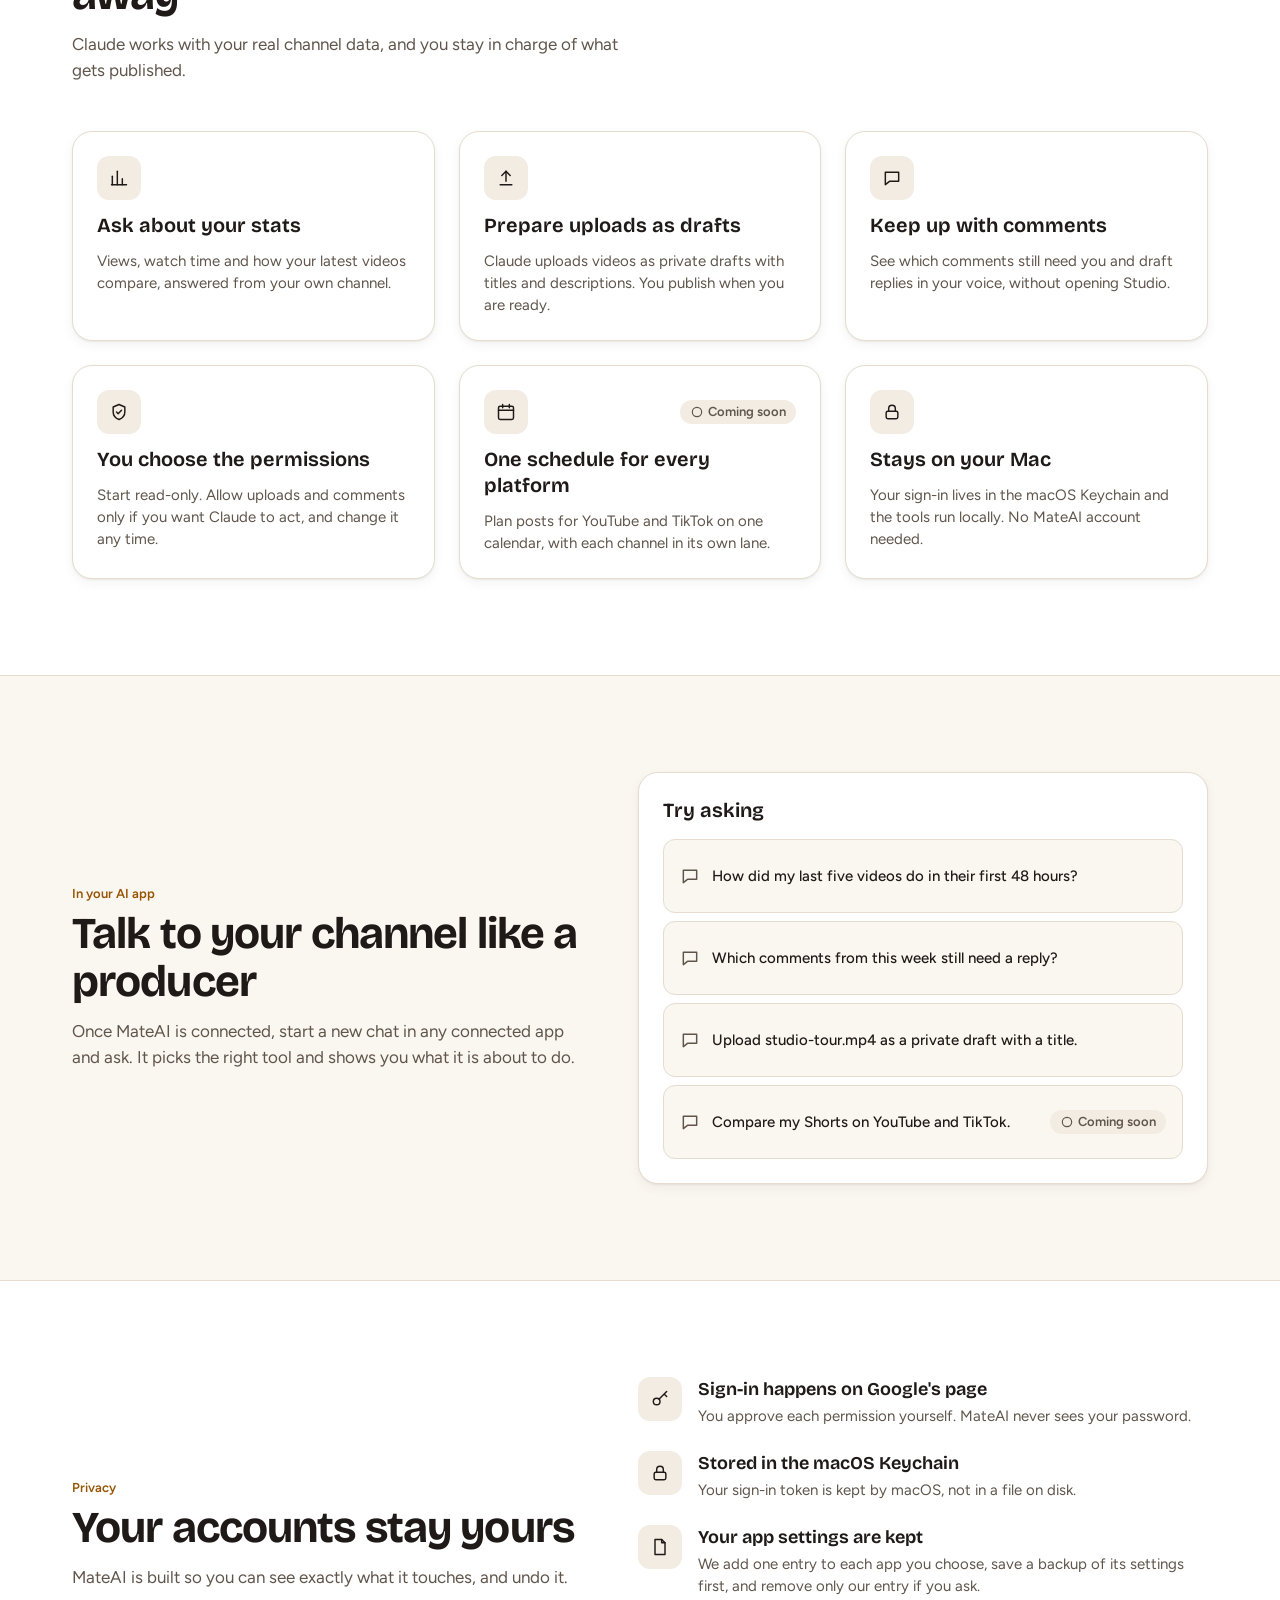
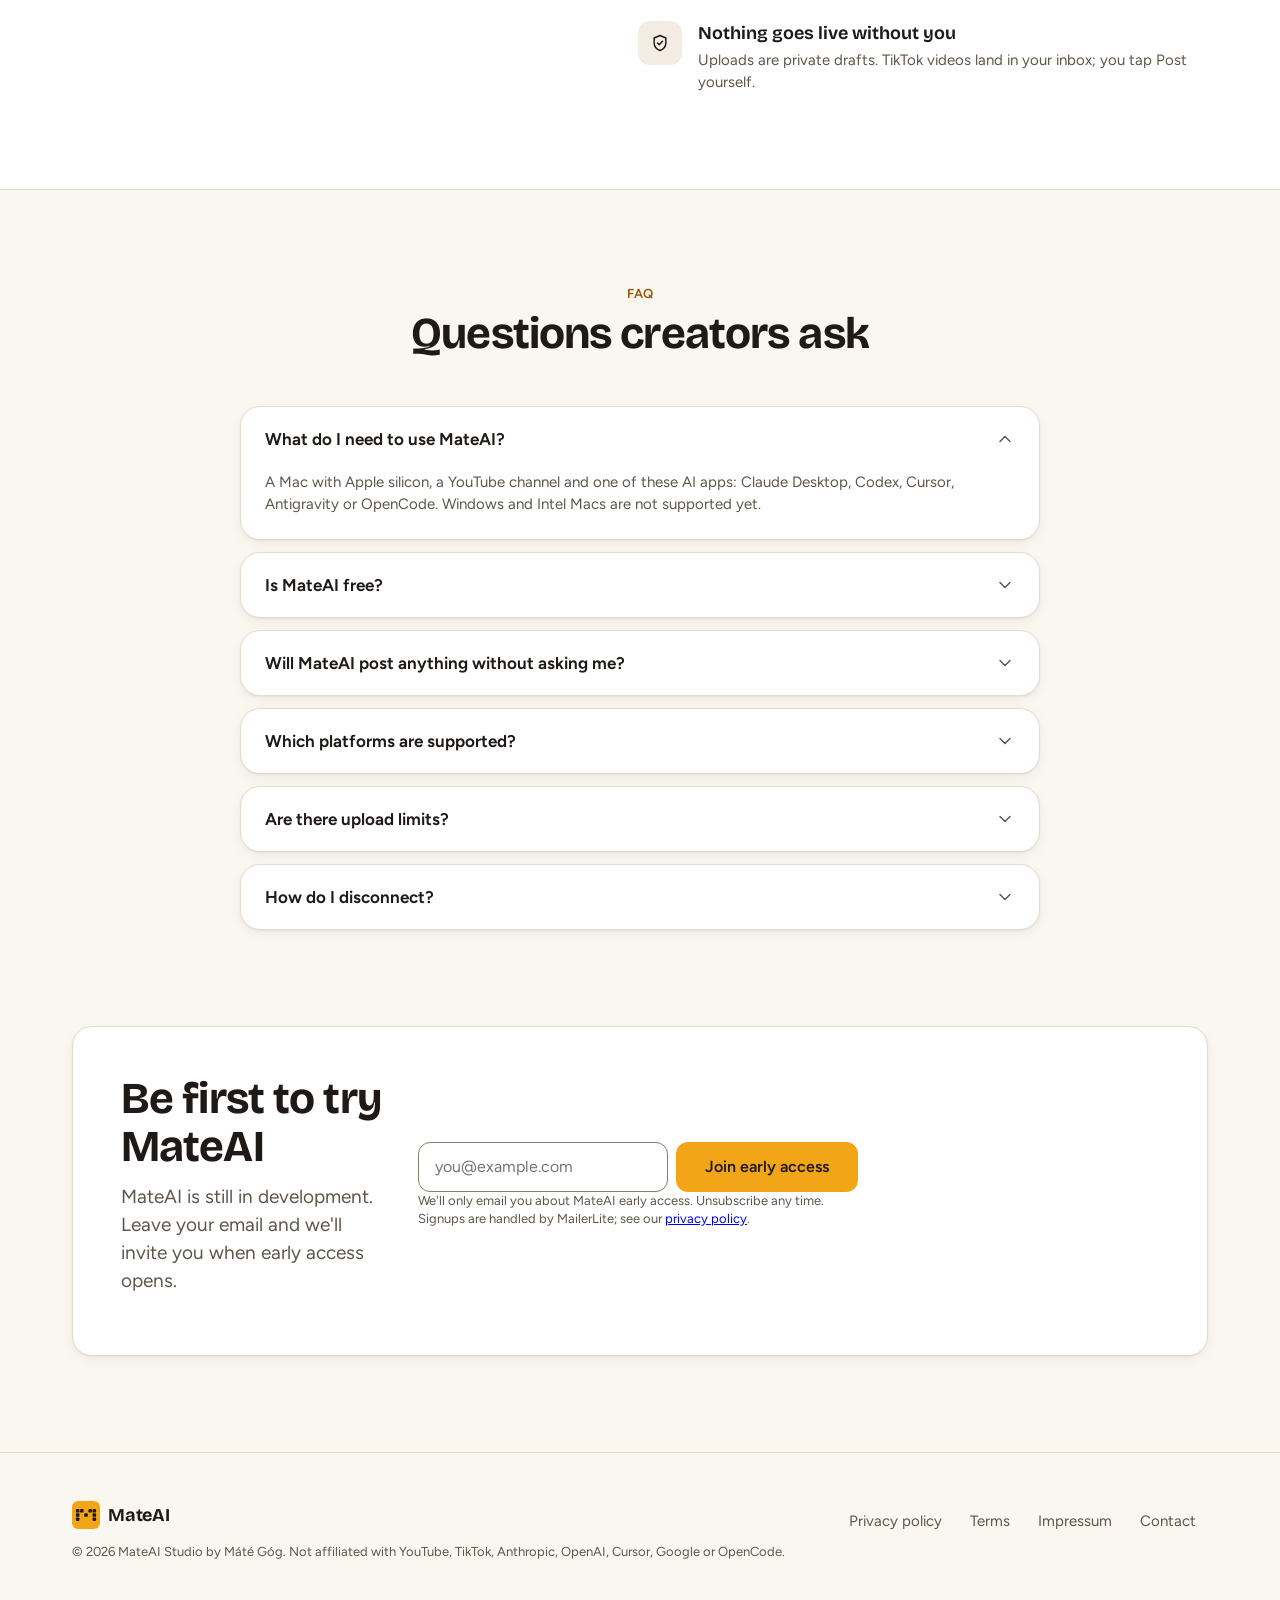
==== commit 57e95842: "feat: move site to mateaistudio.com Add CNAME, switch canonical/OG/sitemap/legal links from mateai-i" ====
--- a/index.html
+++ b/index.html
@@ -5,24 +5,24 @@
     <meta name="viewport" content="width=device-width, initial-scale=1.0" />
     <meta name="color-scheme" content="light dark" />
     <meta name="google-site-verification" content="tsq9p1ve1tj-1x1uCgC2t1uhfIHm6LdF4odyLbhRgnY" />
-    <meta name="description" content="MateAI connects your YouTube channel to Claude Desktop. Ask about your stats, prepare uploads as private drafts and catch up on comments, in plain words." />
+    <meta name="description" content="MateAI Studio connects your YouTube channel to Claude Desktop, Codex, Cursor and other AI apps on your Mac. Ask about your stats, prepare uploads as private drafts and catch up on comments, in plain words." />
     <link rel="icon" href="/favicon.svg" type="image/svg+xml" />
-    <title>MateAI: Connect YouTube to Claude Desktop</title>
-    <link rel="canonical" href="https://mateai-io.github.io/" />
+    <title>MateAI Studio: Connect YouTube to Claude, Codex and Cursor</title>
+    <link rel="canonical" href="https://mateaistudio.com/" />
     <meta property="og:type" content="website" />
     <meta property="og:site_name" content="MateAI" />
-    <meta property="og:title" content="MateAI: Connect YouTube to Claude Desktop" />
-    <meta property="og:description" content="MateAI connects your YouTube channel to Claude Desktop. Ask about your stats, prepare uploads as private drafts and catch up on comments, in plain words." />
-    <meta property="og:url" content="https://mateai-io.github.io/" />
-    <meta property="og:image" content="https://mateai-io.github.io/og.png" />
+    <meta property="og:title" content="MateAI Studio: Connect YouTube to Claude, Codex and Cursor" />
+    <meta property="og:description" content="MateAI Studio connects your YouTube channel to Claude Desktop, Codex, Cursor and other AI apps on your Mac. Ask about your stats, prepare uploads as private drafts and catch up on comments, in plain words." />
+    <meta property="og:url" content="https://mateaistudio.com/" />
+    <meta property="og:image" content="https://mateaistudio.com/og.png" />
     <meta name="twitter:card" content="summary_large_image" />
-    <script type="application/ld+json">{"@context":"https://schema.org","@type":"SoftwareApplication","name":"MateAI","url":"https://mateai-io.github.io/","applicationCategory":"MultimediaApplication","operatingSystem":"macOS (Apple silicon)","description":"MateAI connects your YouTube channel to Claude Desktop. Ask about your stats, prepare uploads as private drafts and catch up on comments, in plain words."}</script>
-    <script type="module" crossorigin src="/assets/main-DrJljgYH.js"></script>
-    <link rel="modulepreload" crossorigin href="/assets/SiteHeader-CNOPVM1x.js">
-    <link rel="stylesheet" crossorigin href="/assets/SiteHeader-CDjuOxl8.css">
-    <script type="application/ld+json">{"@context":"https://schema.org","@type":"FAQPage","mainEntity":[{"@type":"Question","name":"What do I need to use MateAI?","acceptedAnswer":{"@type":"Answer","text":"A Mac with Apple silicon, the Claude Desktop app and a YouTube channel. Windows and Intel Macs are not supported yet."}},{"@type":"Question","name":"Is MateAI free?","acceptedAnswer":{"@type":"Answer","text":"Yes, MateAI is free during early access. If that changes, you'll hear about it before launch."}},{"@type":"Question","name":"Will MateAI post anything without asking me?","acceptedAnswer":{"@type":"Answer","text":"No. Videos go up as private drafts, and TikTok videos arrive in your inbox as drafts. You publish them yourself."}},{"@type":"Question","name":"Which platforms are supported?","acceptedAnswer":{"@type":"Answer","text":"YouTube today. TikTok drafts are waiting on TikTok's app review, and one schedule across platforms comes next."}},{"@type":"Question","name":"Are there upload limits?","acceptedAnswer":{"@type":"Answer","text":"Google caps daily uploads for all MateAI users together until it approves more. Heavy users can bring their own Google project."}},{"@type":"Question","name":"How do I disconnect?","acceptedAnswer":{"@type":"Answer","text":"Open MateAI and choose Disconnect on the channel, or Remove on Claude setup. Only MateAI's own entry and sign-in are removed."}}]}</script>
+    <script type="application/ld+json">{"@context":"https://schema.org","@type":"SoftwareApplication","name":"MateAI Studio","author":{"@type":"Person","name":"Máté Góg"},"url":"https://mateaistudio.com/","applicationCategory":"MultimediaApplication","operatingSystem":"macOS (Apple silicon)","description":"MateAI Studio connects your YouTube channel to Claude Desktop, Codex, Cursor and other AI apps on your Mac. Ask about your stats, prepare uploads as private drafts and catch up on comments, in plain words."}</script>
+    <script type="module" crossorigin src="/assets/main-HVqA0RJ0.js"></script>
+    <link rel="modulepreload" crossorigin href="/assets/SiteHeader-Bu59R_uE.js">
+    <link rel="stylesheet" crossorigin href="/assets/SiteHeader-DrIID7dn.css">
+    <script type="application/ld+json">{"@context":"https://schema.org","@type":"FAQPage","mainEntity":[{"@type":"Question","name":"What do I need to use MateAI?","acceptedAnswer":{"@type":"Answer","text":"A Mac with Apple silicon, a YouTube channel and one of these AI apps: Claude Desktop, Codex, Cursor, Antigravity or OpenCode. Windows and Intel Macs are not supported yet."}},{"@type":"Question","name":"Is MateAI free?","acceptedAnswer":{"@type":"Answer","text":"Yes, MateAI is free during early access. If that changes, you'll hear about it before launch."}},{"@type":"Question","name":"Will MateAI post anything without asking me?","acceptedAnswer":{"@type":"Answer","text":"No. Videos go up as private drafts, and TikTok videos arrive in your inbox as drafts. You publish them yourself."}},{"@type":"Question","name":"Which platforms are supported?","acceptedAnswer":{"@type":"Answer","text":"YouTube today. TikTok drafts are waiting on TikTok's app review, and one schedule across platforms comes next."}},{"@type":"Question","name":"Are there upload limits?","acceptedAnswer":{"@type":"Answer","text":"Google caps daily uploads for all MateAI users together until it approves more. Heavy users can bring their own Google project."}},{"@type":"Question","name":"How do I disconnect?","acceptedAnswer":{"@type":"Answer","text":"Open MateAI and choose Disconnect on the channel, or Remove on an app's card under AI apps. Only MateAI's own entry and sign-in are removed."}}]}</script>
   </head>
   <body>
-    <div id="root"><div class="site"><a class="skip btn btn-secondary" href="#main">Skip to content</a><header class="site-header"><div class="wrap"><a class="logo" href="#top" aria-label="MateAI home"><svg viewBox="0 0 512 512" aria-hidden="true" style="width:28px;height:28px"><rect width="512" height="512" rx="112" fill="#f2a516"></rect><g fill="#1f1a17"><rect x="72" y="148" width="64" height="64" rx="16"></rect><rect x="148" y="148" width="64" height="64" rx="16"></rect><rect x="300" y="148" width="64" height="64" rx="16"></rect><rect x="376" y="148" width="64" height="64" rx="16"></rect><rect x="72" y="224" width="64" height="64" rx="16"></rect><rect x="224" y="224" width="64" height="64" rx="16"></rect><rect x="376" y="224" width="64" height="64" rx="16"></rect><rect x="72" y="300" width="64" height="64" rx="16"></rect><rect x="376" y="300" width="64" height="64" rx="16"></rect></g></svg><span>MateAI</span></a><nav aria-label="Main" style="display:contents"><ul class="site-nav"><li><a href="#how">How it works</a></li><li><a href="#features">Features</a></li><li><a href="#privacy">Privacy</a></li><li><a href="#faq">FAQ</a></li></ul></nav></div></header><main id="main"><section class="hero" id="top" aria-labelledby="h-hero"><div class="wrap"><div><span class="pill pill-off"><svg viewBox="0 0 24 24" aria-hidden="true"><circle cx="12" cy="12" r="8"></circle></svg>In development · macOS</span><h1 id="h-hero">Your YouTube channel, in <span class="hl">Claude</span></h1><p class="lead">MateAI connects your creator channels to Claude. Ask about your stats, prepare uploads as drafts and catch up on comments, in plain words.</p><div class="actions-row"><a class="btn btn-primary btn-lg" href="#early-access">Get early access</a><a class="btn btn-secondary btn-lg" href="#how">See how it works</a></div><p class="fine">Not available to download yet · For Macs with Apple silicon · Works with Claude Desktop</p></div><figure class="app-preview" role="img" aria-label="MateAI app showing YouTube connected and Claude Desktop set up"><div class="app-preview-bar" aria-hidden="true"><span class="dots"><span></span><span></span><span></span></span>MateAI</div><div class="app-preview-body" aria-hidden="true"><div class="mini-nav"><div class="nav-item" aria-current="page"><svg viewBox="0 0 24 24" aria-hidden="true"><path d="M10 13a5 5 0 0 0 7 0l3-3a5 5 0 0 0-7-7l-1 1"></path><path d="M14 11a5 5 0 0 0-7 0l-3 3a5 5 0 0 0 7 7l1-1"></path></svg>Connect</div><div class="nav-item"><svg viewBox="0 0 24 24" aria-hidden="true"><rect x="3" y="4" width="18" height="12" rx="2"></rect><path d="M8 20h8M12 16v4"></path></svg>Claude setup</div><div class="nav-item"><svg viewBox="0 0 24 24" aria-hidden="true"><path d="M3 12h4l3-8 4 16 3-8h4"></path></svg>Status</div></div><div class="preview-main"><div><h3>Connect your accounts</h3><p class="sub">Sign in once in your browser. MateAI never sees your password.</p></div><div class="mini-card"><div><strong>YouTube</strong><small>Read stats, uploads and comments</small></div><span class="pill pill-ok"><svg viewBox="0 0 24 24" aria-hidden="true"><path d="m5 12 5 5 9-10"></path></svg>Connected</span></div><div class="mini-card"><div><strong>TikTok</strong><small>Send videos to your inbox as drafts</small></div><span class="pill pill-off"><svg viewBox="0 0 24 24" aria-hidden="true"><circle cx="12" cy="12" r="8"></circle></svg>Not connected</span></div><div class="mini-card"><div><strong>Claude Desktop</strong><small>MateAI tools added, backup saved</small></div><span class="pill pill-ok"><svg viewBox="0 0 24 24" aria-hidden="true"><path d="m5 12 5 5 9-10"></path></svg>Added</span></div></div></div></figure></div></section><section class="platforms" aria-label="Supported platforms"><div class="wrap"><span class="platforms-label">Works with</span><span class="platform-chip">YouTube<!-- --> <span class="pill pill-ok"><svg viewBox="0 0 24 24" aria-hidden="true"><path d="m5 12 5 5 9-10"></path></svg>Available</span></span><span class="platform-chip">Claude Desktop<!-- --> <span class="pill pill-ok"><svg viewBox="0 0 24 24" aria-hidden="true"><path d="m5 12 5 5 9-10"></path></svg>Available</span></span><span class="platform-chip">TikTok<!-- --> <span class="pill pill-off"><svg viewBox="0 0 24 24" aria-hidden="true"><circle cx="12" cy="12" r="9"></circle><path d="M12 7v5l3 2"></path></svg>Coming soon</span></span></div></section><section class="section" id="how" aria-labelledby="h-how"><div class="wrap"><div class="section-head center"><p class="kicker">How it works</p><h2 id="h-how">Set up in three steps</h2><p class="lead">No API keys, no config files to edit by hand. The app does the wiring and tells you what it changed.</p></div><ol class="grid-3" style="list-style:none;margin:0;padding:0"><li class="card step-card"><span class="step-num" aria-hidden="true">1</span><h3>Install MateAI</h3><p>Download the app and drag it to Applications. Everything it needs comes bundled, so there is nothing else to install.</p></li><li class="card step-card"><span class="step-num" aria-hidden="true">2</span><h3>Connect your channels</h3><p>Sign in on Google&#x27;s own page and approve each permission. Read-only by default; turn on uploads and comments when you want them.</p></li><li class="card step-card"><span class="step-num" aria-hidden="true">3</span><h3>Add MateAI to Claude</h3><p>One click adds a single <code>mateai</code> entry to Claude Desktop. Your other settings stay, and a backup is saved first.</p></li></ol></div></section><section class="section section-alt" id="features" aria-labelledby="h-features"><div class="wrap"><div class="section-head"><p class="kicker">Features</p><h2 id="h-features">Your channels, one conversation away</h2><p class="lead">Claude works with your real channel data, and you stay in charge of what gets published.</p></div><div class="grid-3"><article class="card feature-card"><div class="card-top"><span class="icon-tile"><svg class="i" viewBox="0 0 24 24" aria-hidden="true"><path d="M4 20V10"></path><path d="M10 20V4"></path><path d="M16 20v-7"></path><path d="M21 20H3"></path></svg></span></div><h3>Ask about your stats</h3><p>Views, watch time and how your latest videos compare, answered from your own channel.</p></article><article class="card feature-card"><div class="card-top"><span class="icon-tile"><svg class="i" viewBox="0 0 24 24" aria-hidden="true"><path d="M12 16V4"></path><path d="m7 9 5-5 5 5"></path><path d="M5 20h14"></path></svg></span></div><h3>Prepare uploads as drafts</h3><p>Claude uploads videos as private drafts with titles and descriptions. You publish when you are ready.</p></article><article class="card feature-card"><div class="card-top"><span class="icon-tile"><svg class="i" viewBox="0 0 24 24" aria-hidden="true"><path d="M4 5h16v11H9l-5 4z"></path></svg></span></div><h3>Keep up with comments</h3><p>See which comments still need you and draft replies in your voice, without opening Studio.</p></article><article class="card feature-card"><div class="card-top"><span class="icon-tile"><svg class="i" viewBox="0 0 24 24" aria-hidden="true"><path d="M12 3 5 6v6c0 4 3 7.5 7 9 4-1.5 7-5 7-9V6z"></path><path d="m9 12 2 2 4-4"></path></svg></span></div><h3>You choose the permissions</h3><p>Start read-only. Allow uploads and comments only if you want Claude to act, and change it any time.</p></article><article class="card feature-card"><div class="card-top"><span class="icon-tile"><svg class="i" viewBox="0 0 24 24" aria-hidden="true"><rect x="3" y="5" width="18" height="16" rx="2"></rect><path d="M3 10h18M8 3v4M16 3v4"></path></svg></span><span class="pill pill-off"><svg viewBox="0 0 24 24" aria-hidden="true"><circle cx="12" cy="12" r="8"></circle></svg>Coming soon</span></div><h3>One schedule for every platform</h3><p>Plan posts for YouTube and TikTok on one calendar, with each channel in its own lane.</p></article><article class="card feature-card"><div class="card-top"><span class="icon-tile"><svg class="i" viewBox="0 0 24 24" aria-hidden="true"><rect x="5" y="11" width="14" height="9" rx="2"></rect><path d="M8 11V8a4 4 0 0 1 8 0v3"></path></svg></span></div><h3>Stays on your Mac</h3><p>Your sign-in lives in the macOS Keychain and the tools run locally. No MateAI account needed.</p></article></div></div></section><section class="section" aria-labelledby="h-prompts"><div class="wrap split"><div class="section-head"><p class="kicker">In Claude</p><h2 id="h-prompts">Talk to your channel like a producer</h2><p class="lead">Once MateAI is added, open Claude Desktop and ask. Claude picks the right tool and shows you what it is about to do.</p></div><div class="card prompts-card"><h3>Try asking</h3><ul class="prompt-list"><li class="prompt-row"><svg class="i" viewBox="0 0 24 24" aria-hidden="true"><path d="M4 5h16v11H9l-5 4z"></path></svg>How did my last five videos do in their first 48 hours?</li><li class="prompt-row"><svg class="i" viewBox="0 0 24 24" aria-hidden="true"><path d="M4 5h16v11H9l-5 4z"></path></svg>Which comments from this week still need a reply?</li><li class="prompt-row"><svg class="i" viewBox="0 0 24 24" aria-hidden="true"><path d="M4 5h16v11H9l-5 4z"></path></svg>Upload studio-tour.mp4 as a private draft with a title.</li><li class="prompt-row"><svg class="i" viewBox="0 0 24 24" aria-hidden="true"><path d="M4 5h16v11H9l-5 4z"></path></svg>Compare my Shorts on YouTube and TikTok.<span class="pill pill-off"><svg viewBox="0 0 24 24" aria-hidden="true"><circle cx="12" cy="12" r="8"></circle></svg>Coming soon</span></li></ul></div></div></section><section class="section section-alt" id="privacy" aria-labelledby="h-privacy"><div class="wrap split"><div class="section-head"><p class="kicker">Privacy</p><h2 id="h-privacy">Your accounts stay yours</h2><p class="lead">MateAI is built so you can see exactly what it touches, and undo it.</p></div><div class="trust-list"><div class="trust-row"><span class="icon-tile"><svg class="i" viewBox="0 0 24 24" aria-hidden="true"><circle cx="8" cy="15" r="4"></circle><path d="m11 12 9-9M17 6l3 3"></path></svg></span><div><h3>Sign-in happens on Google&#x27;s page</h3><p>You approve each permission yourself. MateAI never sees your password.</p></div></div><div class="trust-row"><span class="icon-tile"><svg class="i" viewBox="0 0 24 24" aria-hidden="true"><rect x="5" y="11" width="14" height="9" rx="2"></rect><path d="M8 11V8a4 4 0 0 1 8 0v3"></path></svg></span><div><h3>Stored in the macOS Keychain</h3><p>Your sign-in token is kept by macOS, not in a file on disk.</p></div></div><div class="trust-row"><span class="icon-tile"><svg class="i" viewBox="0 0 24 24" aria-hidden="true"><path d="M14 3H6v18h12V7z"></path><path d="M14 3v4h4"></path></svg></span><div><h3>Your Claude settings are kept</h3><p>We add one entry, save a backup of your config first, and remove only our entry if you ask.</p></div></div><div class="trust-row"><span class="icon-tile"><svg class="i" viewBox="0 0 24 24" aria-hidden="true"><path d="M12 3 5 6v6c0 4 3 7.5 7 9 4-1.5 7-5 7-9V6z"></path><path d="m9 12 2 2 4-4"></path></svg></span><div><h3>Nothing goes live without you</h3><p>Uploads are private drafts. TikTok videos land in your inbox; you tap Post yourself.</p></div></div></div></div></section><section class="section" id="faq" aria-labelledby="h-faq"><div class="wrap"><div class="section-head center"><p class="kicker">FAQ</p><h2 id="h-faq">Questions creators ask</h2></div><div class="faq"><details class="faq-item" open=""><summary>What do I need to use MateAI?<svg class="i" viewBox="0 0 24 24" aria-hidden="true"><path d="m6 9 6 6 6-6"></path></svg></summary><div class="faq-body"><p>A Mac with Apple silicon, the Claude Desktop app and a YouTube channel. Windows and Intel Macs are not supported yet.</p></div></details><details class="faq-item"><summary>Is MateAI free?<svg class="i" viewBox="0 0 24 24" aria-hidden="true"><path d="m6 9 6 6 6-6"></path></svg></summary><div class="faq-body"><p>Yes, MateAI is free during early access. If that changes, you&#x27;ll hear about it before launch.</p></div></details><details class="faq-item"><summary>Will MateAI post anything without asking me?<svg class="i" viewBox="0 0 24 24" aria-hidden="true"><path d="m6 9 6 6 6-6"></path></svg></summary><div class="faq-body"><p>No. Videos go up as private drafts, and TikTok videos arrive in your inbox as drafts. You publish them yourself.</p></div></details><details class="faq-item"><summary>Which platforms are supported?<svg class="i" viewBox="0 0 24 24" aria-hidden="true"><path d="m6 9 6 6 6-6"></path></svg></summary><div class="faq-body"><p>YouTube today. TikTok drafts are waiting on TikTok&#x27;s app review, and one schedule across platforms comes next.</p></div></details><details class="faq-item"><summary>Are there upload limits?<svg class="i" viewBox="0 0 24 24" aria-hidden="true"><path d="m6 9 6 6 6-6"></path></svg></summary><div class="faq-body"><p>Google caps daily uploads for all MateAI users together until it approves more. Heavy users can bring their own Google project.</p></div></details><details class="faq-item"><summary>How do I disconnect?<svg class="i" viewBox="0 0 24 24" aria-hidden="true"><path d="m6 9 6 6 6-6"></path></svg></summary><div class="faq-body"><p>Open MateAI and choose Disconnect on the channel, or Remove on Claude setup. Only MateAI&#x27;s own entry and sign-in are removed.</p></div></details></div></div></section><section class="section" id="early-access" aria-labelledby="h-cta" style="padding-top:0"><div class="wrap"><div class="card cta-band"><div><h2 id="h-cta">Be first to try MateAI</h2><p class="lead">MateAI is still in development. Leave your email and we&#x27;ll invite you when early access opens.</p></div><form class="signup"><div class="signup-row"><label class="sr-only" for="signup-email">Email address</label><input id="signup-email" class="signup-input" name="email" type="email" required="" autoComplete="email" placeholder="you@example.com"/><button class="btn btn-primary btn-lg" type="submit">Join early access</button></div><p class="fine">We&#x27;ll only email you about MateAI early access. Unsubscribe any time. Signups are handled by MailerLite; see our <a href="/privacy">privacy policy</a>.</p></form></div></div></section></main><footer class="site-footer"><div class="wrap"><div><a class="logo" href="#top" aria-label="MateAI home"><svg viewBox="0 0 512 512" aria-hidden="true" style="width:28px;height:28px"><rect width="512" height="512" rx="112" fill="#f2a516"></rect><g fill="#1f1a17"><rect x="72" y="148" width="64" height="64" rx="16"></rect><rect x="148" y="148" width="64" height="64" rx="16"></rect><rect x="300" y="148" width="64" height="64" rx="16"></rect><rect x="376" y="148" width="64" height="64" rx="16"></rect><rect x="72" y="224" width="64" height="64" rx="16"></rect><rect x="224" y="224" width="64" height="64" rx="16"></rect><rect x="376" y="224" width="64" height="64" rx="16"></rect><rect x="72" y="300" width="64" height="64" rx="16"></rect><rect x="376" y="300" width="64" height="64" rx="16"></rect></g></svg><span>MateAI</span></a><p class="fine">© 2026 MateAI. Not affiliated with YouTube, TikTok or Anthropic.</p></div><nav aria-label="Footer"><ul class="footer-links"><li><a href="/privacy">Privacy policy</a></li><li><a href="/terms/">Terms</a></li><li><a href="/impressum/">Impressum</a></li><li><a href="mailto:gog.mate@gmail.com">Contact</a></li></ul></nav></div></footer></div></div>
+    <div id="root"><div class="site"><a class="skip btn btn-secondary" href="#main">Skip to content</a><header class="site-header"><div class="wrap"><a class="logo" href="#top" aria-label="MateAI home"><svg viewBox="0 0 512 512" aria-hidden="true" style="width:28px;height:28px"><rect width="512" height="512" rx="112" fill="#f2a516"></rect><g fill="#1f1a17"><rect x="72" y="148" width="64" height="64" rx="16"></rect><rect x="148" y="148" width="64" height="64" rx="16"></rect><rect x="300" y="148" width="64" height="64" rx="16"></rect><rect x="376" y="148" width="64" height="64" rx="16"></rect><rect x="72" y="224" width="64" height="64" rx="16"></rect><rect x="224" y="224" width="64" height="64" rx="16"></rect><rect x="376" y="224" width="64" height="64" rx="16"></rect><rect x="72" y="300" width="64" height="64" rx="16"></rect><rect x="376" y="300" width="64" height="64" rx="16"></rect></g></svg><span>MateAI</span></a><nav aria-label="Main" style="display:contents"><ul class="site-nav"><li><a href="#how">How it works</a></li><li><a href="#features">Features</a></li><li><a href="#privacy">Privacy</a></li><li><a href="#faq">FAQ</a></li></ul></nav></div></header><main id="main"><section class="hero" id="top" aria-labelledby="h-hero"><div class="wrap"><div><span class="pill pill-off"><svg viewBox="0 0 24 24" aria-hidden="true"><circle cx="12" cy="12" r="8"></circle></svg>In development · macOS</span><h1 id="h-hero">Your YouTube channel, in your <span class="hl">AI apps</span></h1><p class="lead">MateAI connects your creator channels to Claude, Codex, Cursor and the other AI apps on your Mac. Ask about your stats, prepare uploads as drafts and catch up on comments, in plain words.</p><div class="actions-row"><a class="btn btn-primary btn-lg" href="#early-access">Get early access</a><a class="btn btn-secondary btn-lg" href="#how">See how it works</a></div><p class="fine">Not available to download yet · For Macs with Apple silicon · Works with Claude Desktop, Codex, Cursor, Antigravity and OpenCode</p></div><figure class="app-preview" role="img" aria-label="MateAI Studio app showing YouTube connected and TikTok not connected yet"><div class="app-preview-bar" aria-hidden="true"><span class="dots"><span></span><span></span><span></span></span>MateAI Studio</div><div class="app-preview-body" aria-hidden="true"><div class="mini-nav"><div class="nav-item" aria-current="page"><svg viewBox="0 0 24 24" aria-hidden="true"><path d="M10 13a5 5 0 0 0 7 0l3-3a5 5 0 0 0-7-7l-1 1"></path><path d="M14 11a5 5 0 0 0-7 0l-3 3a5 5 0 0 0 7 7l1-1"></path></svg>Connect</div><div class="nav-item"><svg viewBox="0 0 24 24" aria-hidden="true"><rect x="3" y="4" width="18" height="12" rx="2"></rect><path d="M8 20h8M12 16v4"></path></svg>AI apps</div><div class="nav-item"><svg viewBox="0 0 24 24" aria-hidden="true"><path d="M3 12h4l3-8 4 16 3-8h4"></path></svg>Status</div><p class="nav-note"><svg viewBox="0 0 24 24" aria-hidden="true"><rect x="5" y="11" width="14" height="9" rx="2"></rect><path d="M8 11V8a4 4 0 0 1 8 0v3"></path></svg>Everything stays on this Mac.</p></div><div class="preview-main"><div><h3>Connect your accounts</h3><p class="sub">Sign in once in your browser. MateAI never sees your password.</p></div><div class="account-row"><svg class="account-logo" viewBox="0 0 32 32"><rect width="32" height="32" rx="8" fill="#ff0000"></rect><path d="M13 10.5v11l9-5.5z" fill="#fff"></path></svg><strong>YouTube</strong><span class="pill pill-ok"><svg viewBox="0 0 24 24" aria-hidden="true"><path d="m5 12 5 5 9-10"></path></svg>Connected</span><svg class="chevron" viewBox="0 0 24 24"><path d="M6 9l6 6 6-6"></path></svg></div><div class="account-row"><svg class="account-logo" viewBox="0 0 32 32"><rect width="32" height="32" rx="8" fill="#000"></rect><g transform="translate(7 7) scale(0.75)" fill="#fff"><path d="M12.525.02c1.31-.02 2.61-.01 3.91-.02.08 1.53.63 3.09 1.75 4.17 1.12 1.11 2.7 1.62 4.24 1.79v4.03c-1.44-.05-2.89-.35-4.2-.97-.57-.26-1.1-.59-1.62-.93-.01 2.92.01 5.84-.02 8.75-.08 1.4-.54 2.79-1.35 3.94-1.31 1.92-3.58 3.17-5.91 3.21-1.43.08-2.86-.31-4.08-1.03-2.02-1.19-3.44-3.37-3.65-5.71-.02-.5-.03-1-.01-1.49.18-1.9 1.12-3.72 2.58-4.96 1.66-1.44 3.98-2.13 6.15-1.72.02 1.48-.04 2.96-.04 4.44-.99-.32-2.15-.23-3.02.37-.63.41-1.11 1.04-1.36 1.75-.21.51-.15 1.07-.14 1.61.24 1.64 1.82 3.02 3.5 2.87 1.12-.01 2.19-.66 2.77-1.61.19-.33.4-.67.41-1.06.1-1.79.06-3.57.07-5.36.01-4.03-.01-8.05.02-12.07z"></path></g></svg><strong>TikTok<span class="tag">optional</span></strong><span class="pill pill-off"><svg viewBox="0 0 24 24" aria-hidden="true"><circle cx="12" cy="12" r="8"></circle></svg>Not connected</span><svg class="chevron" viewBox="0 0 24 24"><path d="M6 9l6 6 6-6"></path></svg></div></div></div></figure></div></section><section class="platforms" aria-label="Supported platforms"><div class="wrap"><span class="platforms-label">Works with</span><span class="platform-chip">YouTube<!-- --> <span class="pill pill-ok"><svg viewBox="0 0 24 24" aria-hidden="true"><path d="m5 12 5 5 9-10"></path></svg>Available</span></span><span class="platform-chip">Claude Desktop<!-- --> <span class="pill pill-ok"><svg viewBox="0 0 24 24" aria-hidden="true"><path d="m5 12 5 5 9-10"></path></svg>Available</span></span><span class="platform-chip">Codex<!-- --> <span class="pill pill-ok"><svg viewBox="0 0 24 24" aria-hidden="true"><path d="m5 12 5 5 9-10"></path></svg>Available</span></span><span class="platform-chip">Cursor<!-- --> <span class="pill pill-ok"><svg viewBox="0 0 24 24" aria-hidden="true"><path d="m5 12 5 5 9-10"></path></svg>Available</span></span><span class="platform-chip">Antigravity<!-- --> <span class="pill pill-ok"><svg viewBox="0 0 24 24" aria-hidden="true"><path d="m5 12 5 5 9-10"></path></svg>Available</span></span><span class="platform-chip">OpenCode<!-- --> <span class="pill pill-ok"><svg viewBox="0 0 24 24" aria-hidden="true"><path d="m5 12 5 5 9-10"></path></svg>Available</span></span><span class="platform-chip">TikTok<!-- --> <span class="pill pill-off"><svg viewBox="0 0 24 24" aria-hidden="true"><circle cx="12" cy="12" r="9"></circle><path d="M12 7v5l3 2"></path></svg>Coming soon</span></span></div></section><section class="section" id="how" aria-labelledby="h-how"><div class="wrap"><div class="section-head center"><p class="kicker">How it works</p><h2 id="h-how">Set up in three steps</h2><p class="lead">No API keys, no config files to edit by hand. The app does the wiring and tells you what it changed.</p></div><ol class="grid-3" style="list-style:none;margin:0;padding:0"><li class="card step-card"><span class="step-num" aria-hidden="true">1</span><h3>Install MateAI</h3><p>Download the app and drag it to Applications. Everything it needs comes bundled, so there is nothing else to install.</p></li><li class="card step-card"><span class="step-num" aria-hidden="true">2</span><h3>Connect your channels</h3><p>Sign in on Google&#x27;s own page and approve each permission. Read-only by default; turn on uploads and comments when you want them.</p></li><li class="card step-card"><span class="step-num" aria-hidden="true">3</span><h3>Add MateAI to your AI apps</h3><p>One click per app adds a single <code>mateai</code> entry to Claude Desktop, Codex, Cursor, Antigravity or OpenCode. Your other settings stay, and a backup is saved first.</p></li></ol></div></section><section class="section section-alt" id="features" aria-labelledby="h-features"><div class="wrap"><div class="section-head"><p class="kicker">Features</p><h2 id="h-features">Your channels, one conversation away</h2><p class="lead">Claude works with your real channel data, and you stay in charge of what gets published.</p></div><div class="grid-3"><article class="card feature-card"><div class="card-top"><span class="icon-tile"><svg class="i" viewBox="0 0 24 24" aria-hidden="true"><path d="M4 20V10"></path><path d="M10 20V4"></path><path d="M16 20v-7"></path><path d="M21 20H3"></path></svg></span></div><h3>Ask about your stats</h3><p>Views, watch time and how your latest videos compare, answered from your own channel.</p></article><article class="card feature-card"><div class="card-top"><span class="icon-tile"><svg class="i" viewBox="0 0 24 24" aria-hidden="true"><path d="M12 16V4"></path><path d="m7 9 5-5 5 5"></path><path d="M5 20h14"></path></svg></span></div><h3>Prepare uploads as drafts</h3><p>Claude uploads videos as private drafts with titles and descriptions. You publish when you are ready.</p></article><article class="card feature-card"><div class="card-top"><span class="icon-tile"><svg class="i" viewBox="0 0 24 24" aria-hidden="true"><path d="M4 5h16v11H9l-5 4z"></path></svg></span></div><h3>Keep up with comments</h3><p>See which comments still need you and draft replies in your voice, without opening Studio.</p></article><article class="card feature-card"><div class="card-top"><span class="icon-tile"><svg class="i" viewBox="0 0 24 24" aria-hidden="true"><path d="M12 3 5 6v6c0 4 3 7.5 7 9 4-1.5 7-5 7-9V6z"></path><path d="m9 12 2 2 4-4"></path></svg></span></div><h3>You choose the permissions</h3><p>Start read-only. Allow uploads and comments only if you want Claude to act, and change it any time.</p></article><article class="card feature-card"><div class="card-top"><span class="icon-tile"><svg class="i" viewBox="0 0 24 24" aria-hidden="true"><rect x="3" y="5" width="18" height="16" rx="2"></rect><path d="M3 10h18M8 3v4M16 3v4"></path></svg></span><span class="pill pill-off"><svg viewBox="0 0 24 24" aria-hidden="true"><circle cx="12" cy="12" r="8"></circle></svg>Coming soon</span></div><h3>One schedule for every platform</h3><p>Plan posts for YouTube and TikTok on one calendar, with each channel in its own lane.</p></article><article class="card feature-card"><div class="card-top"><span class="icon-tile"><svg class="i" viewBox="0 0 24 24" aria-hidden="true"><rect x="5" y="11" width="14" height="9" rx="2"></rect><path d="M8 11V8a4 4 0 0 1 8 0v3"></path></svg></span></div><h3>Stays on your Mac</h3><p>Your sign-in lives in the macOS Keychain and the tools run locally. No MateAI account needed.</p></article></div></div></section><section class="section" aria-labelledby="h-prompts"><div class="wrap split"><div class="section-head"><p class="kicker">In your AI app</p><h2 id="h-prompts">Talk to your channel like a producer</h2><p class="lead">Once MateAI is connected, start a new chat in any connected app and ask. It picks the right tool and shows you what it is about to do.</p></div><div class="card prompts-card"><h3>Try asking</h3><ul class="prompt-list"><li class="prompt-row"><svg class="i" viewBox="0 0 24 24" aria-hidden="true"><path d="M4 5h16v11H9l-5 4z"></path></svg>How did my last five videos do in their first 48 hours?</li><li class="prompt-row"><svg class="i" viewBox="0 0 24 24" aria-hidden="true"><path d="M4 5h16v11H9l-5 4z"></path></svg>Which comments from this week still need a reply?</li><li class="prompt-row"><svg class="i" viewBox="0 0 24 24" aria-hidden="true"><path d="M4 5h16v11H9l-5 4z"></path></svg>Upload studio-tour.mp4 as a private draft with a title.</li><li class="prompt-row"><svg class="i" viewBox="0 0 24 24" aria-hidden="true"><path d="M4 5h16v11H9l-5 4z"></path></svg>Compare my Shorts on YouTube and TikTok.<span class="pill pill-off"><svg viewBox="0 0 24 24" aria-hidden="true"><circle cx="12" cy="12" r="8"></circle></svg>Coming soon</span></li></ul></div></div></section><section class="section section-alt" id="privacy" aria-labelledby="h-privacy"><div class="wrap split"><div class="section-head"><p class="kicker">Privacy</p><h2 id="h-privacy">Your accounts stay yours</h2><p class="lead">MateAI is built so you can see exactly what it touches, and undo it.</p></div><div class="trust-list"><div class="trust-row"><span class="icon-tile"><svg class="i" viewBox="0 0 24 24" aria-hidden="true"><circle cx="8" cy="15" r="4"></circle><path d="m11 12 9-9M17 6l3 3"></path></svg></span><div><h3>Sign-in happens on Google&#x27;s page</h3><p>You approve each permission yourself. MateAI never sees your password.</p></div></div><div class="trust-row"><span class="icon-tile"><svg class="i" viewBox="0 0 24 24" aria-hidden="true"><rect x="5" y="11" width="14" height="9" rx="2"></rect><path d="M8 11V8a4 4 0 0 1 8 0v3"></path></svg></span><div><h3>Stored in the macOS Keychain</h3><p>Your sign-in token is kept by macOS, not in a file on disk.</p></div></div><div class="trust-row"><span class="icon-tile"><svg class="i" viewBox="0 0 24 24" aria-hidden="true"><path d="M14 3H6v18h12V7z"></path><path d="M14 3v4h4"></path></svg></span><div><h3>Your app settings are kept</h3><p>We add one entry to each app you choose, save a backup of its settings first, and remove only our entry if you ask.</p></div></div><div class="trust-row"><span class="icon-tile"><svg class="i" viewBox="0 0 24 24" aria-hidden="true"><path d="M12 3 5 6v6c0 4 3 7.5 7 9 4-1.5 7-5 7-9V6z"></path><path d="m9 12 2 2 4-4"></path></svg></span><div><h3>Nothing goes live without you</h3><p>Uploads are private drafts. TikTok videos land in your inbox; you tap Post yourself.</p></div></div></div></div></section><section class="section" id="faq" aria-labelledby="h-faq"><div class="wrap"><div class="section-head center"><p class="kicker">FAQ</p><h2 id="h-faq">Questions creators ask</h2></div><div class="faq"><details class="faq-item" open=""><summary>What do I need to use MateAI?<svg class="i" viewBox="0 0 24 24" aria-hidden="true"><path d="m6 9 6 6 6-6"></path></svg></summary><div class="faq-body"><p>A Mac with Apple silicon, a YouTube channel and one of these AI apps: Claude Desktop, Codex, Cursor, Antigravity or OpenCode. Windows and Intel Macs are not supported yet.</p></div></details><details class="faq-item"><summary>Is MateAI free?<svg class="i" viewBox="0 0 24 24" aria-hidden="true"><path d="m6 9 6 6 6-6"></path></svg></summary><div class="faq-body"><p>Yes, MateAI is free during early access. If that changes, you&#x27;ll hear about it before launch.</p></div></details><details class="faq-item"><summary>Will MateAI post anything without asking me?<svg class="i" viewBox="0 0 24 24" aria-hidden="true"><path d="m6 9 6 6 6-6"></path></svg></summary><div class="faq-body"><p>No. Videos go up as private drafts, and TikTok videos arrive in your inbox as drafts. You publish them yourself.</p></div></details><details class="faq-item"><summary>Which platforms are supported?<svg class="i" viewBox="0 0 24 24" aria-hidden="true"><path d="m6 9 6 6 6-6"></path></svg></summary><div class="faq-body"><p>YouTube today. TikTok drafts are waiting on TikTok&#x27;s app review, and one schedule across platforms comes next.</p></div></details><details class="faq-item"><summary>Are there upload limits?<svg class="i" viewBox="0 0 24 24" aria-hidden="true"><path d="m6 9 6 6 6-6"></path></svg></summary><div class="faq-body"><p>Google caps daily uploads for all MateAI users together until it approves more. Heavy users can bring their own Google project.</p></div></details><details class="faq-item"><summary>How do I disconnect?<svg class="i" viewBox="0 0 24 24" aria-hidden="true"><path d="m6 9 6 6 6-6"></path></svg></summary><div class="faq-body"><p>Open MateAI and choose Disconnect on the channel, or Remove on an app&#x27;s card under AI apps. Only MateAI&#x27;s own entry and sign-in are removed.</p></div></details></div></div></section><section class="section" id="early-access" aria-labelledby="h-cta" style="padding-top:0"><div class="wrap"><div class="card cta-band"><div><h2 id="h-cta">Be first to try MateAI</h2><p class="lead">MateAI is still in development. Leave your email and we&#x27;ll invite you when early access opens.</p></div><form class="signup"><div class="signup-row"><label class="sr-only" for="signup-email">Email address</label><input id="signup-email" class="signup-input" name="email" type="email" required="" autoComplete="email" placeholder="you@example.com"/><button class="btn btn-primary btn-lg" type="submit">Join early access</button></div><p class="fine">We&#x27;ll only email you about MateAI early access. Unsubscribe any time. Signups are handled by MailerLite; see our <a href="/privacy">privacy policy</a>.</p></form></div></div></section></main><footer class="site-footer"><div class="wrap"><div><a class="logo" href="#top" aria-label="MateAI home"><svg viewBox="0 0 512 512" aria-hidden="true" style="width:28px;height:28px"><rect width="512" height="512" rx="112" fill="#f2a516"></rect><g fill="#1f1a17"><rect x="72" y="148" width="64" height="64" rx="16"></rect><rect x="148" y="148" width="64" height="64" rx="16"></rect><rect x="300" y="148" width="64" height="64" rx="16"></rect><rect x="376" y="148" width="64" height="64" rx="16"></rect><rect x="72" y="224" width="64" height="64" rx="16"></rect><rect x="224" y="224" width="64" height="64" rx="16"></rect><rect x="376" y="224" width="64" height="64" rx="16"></rect><rect x="72" y="300" width="64" height="64" rx="16"></rect><rect x="376" y="300" width="64" height="64" rx="16"></rect></g></svg><span>MateAI</span></a><p class="fine">© 2026 MateAI Studio by Máté Góg. Not affiliated with YouTube, TikTok, Anthropic, OpenAI, Cursor, Google or OpenCode.</p></div><nav aria-label="Footer"><ul class="footer-links"><li><a href="/privacy">Privacy policy</a></li><li><a href="/terms/">Terms</a></li><li><a href="/impressum/">Impressum</a></li><li><a href="mailto:gog.mate@gmail.com">Contact</a></li></ul></nav></div></footer></div></div>
   </body>
 </html>
--- a/assets/SiteHeader-DrIID7dn.css
+++ b/assets/SiteHeader-DrIID7dn.css
@@ -0,0 +1 @@
+@font-face{font-family:Bricolage Grotesque;font-style:normal;font-display:swap;font-weight:200 800;src:url(/fonts/bricolage-grotesque-latin-opsz-normal.woff2) format("woff2-variations");unicode-range:U+0000-00FF,U+0131,U+0152-0153,U+02BB-02BC,U+02C6,U+02DA,U+02DC,U+0304,U+0308,U+0329,U+2000-206F,U+20AC,U+2122,U+2191,U+2193,U+2212,U+2215,U+FEFF,U+FFFD}@font-face{font-family:Bricolage Grotesque;font-style:normal;font-display:swap;font-weight:200 800;src:url(/fonts/bricolage-grotesque-latin-ext-opsz-normal.woff2) format("woff2-variations");unicode-range:U+0100-02BA,U+02BD-02C5,U+02C7-02CC,U+02CE-02D7,U+02DD-02FF,U+1D00-1DBF,U+1E00-1E9F,U+1EF2-1EFF,U+2020,U+20A0-20AB,U+20AD-20C0,U+2113,U+2C60-2C7F,U+A720-A7FF}@font-face{font-family:Figtree;font-style:normal;font-display:swap;font-weight:300 900;src:url(/fonts/figtree-latin-wght-normal.woff2) format("woff2-variations");unicode-range:U+0000-00FF,U+0131,U+0152-0153,U+02BB-02BC,U+02C6,U+02DA,U+02DC,U+0304,U+0308,U+0329,U+2000-206F,U+20AC,U+2122,U+2191,U+2193,U+2212,U+2215,U+FEFF,U+FFFD}@font-face{font-family:Figtree;font-style:normal;font-display:swap;font-weight:300 900;src:url(/fonts/figtree-latin-ext-wght-normal.woff2) format("woff2-variations");unicode-range:U+0100-02BA,U+02BD-02C5,U+02C7-02CC,U+02CE-02D7,U+02DD-02FF,U+1D00-1DBF,U+1E00-1E9F,U+1EF2-1EFF,U+2020,U+20A0-20AB,U+20AD-20C0,U+2113,U+2C60-2C7F,U+A720-A7FF}@font-face{font-family:JetBrains Mono;font-style:normal;font-display:swap;font-weight:100 800;src:url(/fonts/jetbrains-mono-latin-wght-normal.woff2) format("woff2-variations");unicode-range:U+0000-00FF,U+0131,U+0152-0153,U+02BB-02BC,U+02C6,U+02DA,U+02DC,U+0304,U+0308,U+0329,U+2000-206F,U+20AC,U+2122,U+2191,U+2193,U+2212,U+2215,U+FEFF,U+FFFD}html{scroll-behavior:smooth;scroll-padding-top:88px}@media (prefers-reduced-motion: reduce){html{scroll-behavior:auto}}body{margin:0;background:var(--bg);color:var(--ink);font:15px/22px var(--font-sans);-webkit-font-smoothing:antialiased}.btn{display:inline-flex;align-items:center;justify-content:center;gap:var(--space-2);min-height:40px;padding:0 var(--space-5);border-radius:var(--radius-md);border:1px solid transparent;font:600 15px/22px var(--font-sans);cursor:pointer;transition:background-color .15s cubic-bezier(.2,0,0,1),transform .1s cubic-bezier(.2,0,0,1)}.btn svg{width:16px;height:16px;fill:none;stroke:currentColor;stroke-width:1.75;stroke-linecap:round;stroke-linejoin:round}.btn:active:not(:disabled){transform:scale(.98)}.btn-primary{background:var(--brand);color:var(--on-brand)}.btn-primary:hover:not(:disabled){background:var(--brand-hover)}.btn-secondary{background:var(--surface);color:var(--ink);border-color:var(--line-strong)}.btn-secondary:hover:not(:disabled){background:var(--surface-2)}.btn-ghost{background:transparent;color:var(--brand-text)}.btn-ghost:hover:not(:disabled){background:var(--surface-2)}.btn:disabled{opacity:.5;cursor:not-allowed}:focus-visible{outline:2px solid var(--focus);outline-offset:2px}.card{background:var(--surface);border:1px solid var(--line);border-radius:var(--radius-lg);box-shadow:var(--shadow-card);padding:var(--space-4) var(--space-5)}.card-head{display:flex;align-items:center;justify-content:space-between;gap:var(--space-3);margin-bottom:var(--space-2)}.card h2{margin:0;font:650 20px/26px var(--font-display)}.card p{margin:0 0 var(--space-3);color:var(--ink-muted)}.pill{display:inline-flex;align-items:center;gap:var(--space-1);padding:4px 10px;border-radius:var(--radius-pill);font:600 13px/16px var(--font-sans)}.pill svg{width:14px;height:14px;fill:none;stroke:currentColor;stroke-width:2;stroke-linecap:round;stroke-linejoin:round}.pill-off{background:var(--surface-2);color:var(--ink-muted)}.pill-ok{background:var(--ok-bg);color:var(--ok)}.pill-err{background:var(--err-bg);color:var(--err)}.pill-scheduled{background:var(--brand);color:var(--on-brand)}.nav{list-style:none;margin:0;padding:var(--space-3);display:grid;gap:var(--space-1);background:var(--surface);border-right:1px solid var(--line)}.nav-item{width:100%;min-height:40px;display:flex;align-items:center;gap:var(--space-3);padding:0 var(--space-3);border:0;border-radius:var(--radius-md);background:transparent;color:var(--ink-muted);font:500 15px/22px var(--font-sans);text-align:left;cursor:pointer;position:relative}.nav-item svg{width:20px;height:20px;flex:none;fill:none;stroke:currentColor;stroke-width:1.75;stroke-linecap:round;stroke-linejoin:round}.nav-item:hover{background:var(--surface-2);color:var(--ink)}.nav-item[aria-current=page]{background:var(--surface-2);color:var(--ink);font-weight:600}.nav-item[aria-current=page]:after{content:"";position:absolute;right:var(--space-3);width:8px;height:8px;border-radius:var(--radius-pill);background:var(--brand)}.check{display:flex;gap:var(--space-3);align-items:flex-start;min-height:40px;padding:var(--space-2) 0;cursor:pointer}.check input{-webkit-appearance:none;-moz-appearance:none;appearance:none;width:20px;height:20px;margin:1px 0 0;flex:none;border:1.5px solid var(--line-strong);border-radius:var(--radius-sm);background:var(--surface);display:grid;place-content:center;cursor:pointer}.check input:checked{background:var(--brand);border-color:var(--brand)}.check input:checked:after{content:"";width:10px;height:6px;border:2px solid var(--on-brand);border-top:0;border-right:0;transform:translateY(-1px) rotate(-45deg)}.check span{display:grid;gap:2px;font-weight:600}.check small{font:400 13px/18px var(--font-sans);color:var(--ink-muted)}.slot{display:grid;grid-template-columns:4px 1fr auto;gap:var(--space-3);align-items:center;padding:var(--space-2) var(--space-3) var(--space-2) var(--space-2);background:var(--surface);border:1px solid var(--line);border-radius:var(--radius-md)}.slot-bar{align-self:stretch;border-radius:var(--radius-pill)}.slot-title{font:650 16px/22px var(--font-sans);margin:0}.slot-meta{display:flex;gap:var(--space-2);align-items:center;font:500 12px/16px var(--font-sans);color:var(--ink-muted);margin-top:2px}.lane{padding:2px 8px;border-radius:var(--radius-pill);color:var(--on-lane);font:600 12px/16px var(--font-sans)}.lane-1{background:var(--lane-1)}.lane-2{background:var(--lane-2)}.lane-3{background:var(--lane-3)}.lane-4{background:var(--lane-4)}.lane-5{background:var(--lane-5)}.slot.is-next{border-color:var(--brand);box-shadow:0 0 0 1px var(--brand)}:root{--bg: #faf6f0;--surface: #ffffff;--surface-2: #f2ece3;--line: #e5dccf;--line-strong: #8a7d6e;--ink: #1f1a17;--ink-muted: #5f554b;--brand: #f2a516;--brand-hover: #e0940a;--on-brand: #1f1a17;--brand-text: #965400;--ok: #1d6b45;--ok-bg: #e2f2e8;--err: #b0281d;--err-bg: #fbe8e4;--focus: #965400;--lane-1: #f2a516;--lane-2: #5cc2b4;--lane-3: #f09a7f;--lane-4: #a9b8f0;--lane-5: #c4cf8a;--on-lane: #1f1a17;--font-display: "Bricolage Grotesque", "Figtree", system-ui, sans-serif;--font-sans: "Figtree", -apple-system, BlinkMacSystemFont, system-ui, sans-serif;--font-mono: "JetBrains Mono", ui-monospace, "SF Mono", Menlo, monospace;--space-1: 4px;--space-2: 8px;--space-3: 12px;--space-4: 16px;--space-5: 24px;--space-6: 32px;--space-7: 48px;--space-8: 64px;--radius-sm: 6px;--radius-md: 12px;--radius-lg: 20px;--radius-pill: 999px;--shadow-card: 0 1px 2px rgba(31,26,23,.06), 0 4px 12px rgba(31,26,23,.05);--shadow-pop: 0 12px 32px rgba(31,26,23,.14);--ease: cubic-bezier(.2, 0, 0, 1)}@media (prefers-color-scheme: dark){:root{--bg: #171310;--surface: #211c18;--surface-2: #2c2621;--line: #3b342d;--line-strong: #8f8274;--ink: #f4ede4;--ink-muted: #b9ac9d;--brand: #f5b335;--brand-hover: #f8c35c;--brand-text: #f5b335;--ok: #74d3a0;--ok-bg: #15301f;--err: #ff9284;--err-bg: #3d1b17;--focus: #f5b335;--shadow-card: 0 1px 2px rgba(0,0,0,.4);--shadow-pop: 0 12px 32px rgba(0,0,0,.5)}}.site{container:site / inline-size;background:var(--bg);color:var(--ink);font:400 15px/22px var(--font-sans)}.wrap{max-width:1200px;margin:0 auto;padding:0 var(--space-6);box-sizing:border-box}.i{width:20px;height:20px;flex:none;fill:none;stroke:currentColor;stroke-width:1.75;stroke-linecap:round;stroke-linejoin:round}.skip{position:absolute;left:-9999px;top:8px;z-index:10}.skip:focus{left:16px}a.btn{text-decoration:none}.btn-lg{min-height:48px;padding:0 28px;font-size:16px}.btn-lg svg{width:18px;height:18px}code{font:400 13px/20px var(--font-mono);background:var(--surface-2);border-radius:var(--radius-sm);padding:1px 6px}.logo{display:inline-flex;align-items:center;gap:var(--space-2);color:var(--ink);text-decoration:none;font:700 18px/1 var(--font-display);letter-spacing:-.01em;border-radius:var(--radius-md)}.logo svg{width:28px;height:28px;flex:none}.site-header{position:sticky;top:0;z-index:5;background:var(--bg);border-bottom:1px solid var(--line)}.site-header .wrap{display:flex;align-items:center;flex-wrap:wrap;gap:var(--space-2) var(--space-5);min-height:72px}.site-nav{display:flex;gap:var(--space-1);list-style:none;padding:0;margin:0 calc(-1 * var(--space-3)) 0 auto}.site-nav a{display:inline-flex;align-items:center;min-height:40px;padding:0 var(--space-3);border-radius:var(--radius-md);color:var(--ink-muted);text-decoration:none;font-weight:500;white-space:nowrap;transition:background-color .15s var(--ease)}.site-nav a:hover{background:var(--surface-2);color:var(--ink)}.hero{padding:var(--space-8) 0 var(--space-7)}.hero .wrap{display:grid;grid-template-columns:minmax(0,1.05fr) minmax(0,1fr);gap:var(--space-7);align-items:center}.hero h1{font:700 64px/68px var(--font-display);letter-spacing:-.03em;margin:var(--space-4) 0}.hero h1 .hl{box-shadow:inset 0 -.26em 0 var(--brand)}.lead{font-size:19px;line-height:28px;color:var(--ink-muted);margin:0;max-width:34em}.actions-row{display:flex;flex-wrap:wrap;gap:var(--space-3);margin-top:var(--space-6)}.fine{font:400 13px/18px var(--font-sans);color:var(--ink-muted);margin:var(--space-3) 0 0}.app-preview{margin:0;background:var(--surface);border:1px solid var(--line);border-radius:var(--radius-lg);box-shadow:var(--shadow-pop);overflow:hidden}.app-preview-bar{display:flex;align-items:center;gap:var(--space-2);padding:var(--space-3) var(--space-4);border-bottom:1px solid var(--line);font:500 12px/16px var(--font-sans);color:var(--ink-muted)}.app-preview-bar .dots{display:flex;gap:6px;margin-right:var(--space-2)}.app-preview-bar .dots span{width:10px;height:10px;border-radius:50%;background:var(--line)}.app-preview-body{display:grid;grid-template-columns:168px minmax(0,1fr)}.mini-nav{padding:var(--space-3);display:grid;align-content:start;gap:var(--space-1);border-right:1px solid var(--line)}.mini-nav .nav-item{font-size:14px}.preview-main{padding:var(--space-5);display:grid;gap:var(--space-3);background:var(--bg)}.preview-main h3{margin:0 0 var(--space-1);font:700 22px/28px var(--font-display);letter-spacing:-.01em}.preview-main .sub{margin:0 0 var(--space-2);font:400 13px/18px var(--font-sans);color:var(--ink-muted)}.slot-time{font:500 12px/16px var(--font-sans);color:var(--ink-muted)}.mini-card{background:var(--surface);border:1px solid var(--line);border-radius:var(--radius-md);padding:var(--space-3) var(--space-4);display:flex;align-items:center;justify-content:space-between;gap:var(--space-3)}.mini-card strong{font:650 15px/22px var(--font-sans)}.mini-card small{display:block;font:400 13px/18px var(--font-sans);color:var(--ink-muted)}.account-row{background:var(--surface);border:1px solid var(--line);border-radius:var(--radius-md);padding:var(--space-3) var(--space-4);display:flex;align-items:center;gap:var(--space-2)}.account-row strong{flex:1;min-width:0;font:650 15px/22px var(--font-sans)}.account-row .pill{white-space:nowrap}.account-logo{width:32px;height:32px;flex:none;display:block}.account-row .tag{font:500 12px/16px var(--font-sans);color:var(--ink-muted);background:var(--surface-2);border-radius:var(--radius-pill);padding:2px var(--space-2);margin-left:var(--space-2);vertical-align:2px}.account-row .chevron{width:18px;height:18px;flex:none;fill:none;stroke:var(--ink-muted);stroke-width:2;stroke-linecap:round;stroke-linejoin:round}.mini-nav{grid-template-rows:auto auto auto 1fr}.nav-note{align-self:end;margin:var(--space-6) 0 0;padding:0 var(--space-3);display:flex;gap:var(--space-2);align-items:center;font:400 12px/16px var(--font-sans);color:var(--ink-muted)}.nav-note svg{width:16px;height:16px;flex:none;fill:none;stroke:currentColor;stroke-width:1.75;stroke-linecap:round;stroke-linejoin:round}.platforms{border-block:1px solid var(--line);background:var(--surface)}.platforms .wrap{display:flex;flex-wrap:wrap;align-items:center;justify-content:center;gap:var(--space-3) var(--space-4);padding-block:var(--space-5)}.platforms-label{font:600 13px/16px var(--font-sans);color:var(--ink-muted)}.platform-chip{display:inline-flex;align-items:center;gap:var(--space-3);padding:6px 6px 6px 14px;border:1px solid var(--line);border-radius:var(--radius-pill);background:var(--bg);font:650 15px/22px var(--font-sans)}.section{padding:96px 0}.section-alt{background:var(--surface);border-block:1px solid var(--line)}.section-head{max-width:720px;margin:0 0 var(--space-7)}.section-head.center{margin-inline:auto;text-align:center}.kicker{font:600 13px/16px var(--font-sans);color:var(--brand-text);margin:0}.section-head h2,.cta-band h2{font:700 44px/48px var(--font-display);letter-spacing:-.02em;margin:var(--space-2) 0 var(--space-3)}.section-head p.lead{font-size:17px;line-height:26px}.section-head.center p.lead{margin-inline:auto}.grid-3{display:grid;grid-template-columns:repeat(3,minmax(0,1fr));gap:var(--space-5)}.step-card,.feature-card{display:flex;flex-direction:column;gap:var(--space-3);padding:var(--space-5)}.step-num{width:40px;height:40px;border-radius:var(--radius-pill);background:var(--surface-2);display:grid;place-items:center;font:700 18px/1 var(--font-display)}.step-card h3,.feature-card h3,.trust-row h3{margin:0;font:650 20px/26px var(--font-display)}.step-card p,.feature-card p,.trust-row p{margin:0;color:var(--ink-muted)}.icon-tile{width:44px;height:44px;border-radius:var(--radius-md);background:var(--surface-2);color:var(--ink);display:grid;place-items:center}.feature-card .card-top{display:flex;align-items:center;justify-content:space-between;gap:var(--space-3)}.split{display:grid;grid-template-columns:minmax(0,1fr) minmax(0,1.1fr);gap:var(--space-7);align-items:center}.split .section-head{margin-bottom:0}.prompt-list{list-style:none;margin:0;padding:0;display:grid;gap:var(--space-2)}.prompt-row{display:flex;align-items:center;gap:var(--space-3);min-height:56px;padding:var(--space-2) var(--space-4);border:1px solid var(--line);border-radius:var(--radius-md);background:var(--bg);font:500 15px/22px var(--font-sans)}.prompt-row .i{color:var(--ink-muted)}.prompt-row .pill{margin-left:auto;flex:none}.prompts-card{padding:var(--space-5)}.prompts-card h3{margin:0 0 var(--space-4);font:650 20px/26px var(--font-display)}.trust-list{display:grid;gap:var(--space-5)}.trust-row{display:grid;grid-template-columns:44px minmax(0,1fr);gap:var(--space-4);align-items:start}.trust-row h3{font-size:18px;line-height:24px;margin-bottom:var(--space-1)}.faq{max-width:800px;margin:0 auto;display:grid;gap:var(--space-3)}.faq-item{background:var(--surface);border:1px solid var(--line);border-radius:var(--radius-lg);box-shadow:var(--shadow-card)}.faq-item summary{list-style:none;display:flex;align-items:center;justify-content:space-between;gap:var(--space-4);min-height:64px;padding:0 var(--space-5);cursor:pointer;font:650 17px/24px var(--font-sans);border-radius:var(--radius-lg)}.faq-item summary::-webkit-details-marker{display:none}.faq-item summary .i{transition:transform .2s var(--ease);color:var(--ink-muted)}.faq-item[open] summary .i{transform:rotate(180deg)}.faq-item .faq-body{padding:0 var(--space-5) var(--space-5);color:var(--ink-muted)}.faq-item .faq-body p{margin:0}.cta-band{display:grid;grid-template-columns:minmax(0,1fr) auto;gap:var(--space-6);align-items:center;padding:var(--space-7)}.cta-band h2,.cta-band .actions-row{margin-top:0}.signup{width:min(100%,440px)}.signup-row{display:flex;gap:var(--space-2)}.signup-input{flex:1;min-width:0;min-height:48px;padding:0 var(--space-4);border:1px solid var(--line-strong);border-radius:var(--radius-md);background:var(--surface);color:var(--ink);font:400 16px/22px var(--font-sans)}.signup-input:focus-visible{outline:2px solid var(--focus);outline-offset:2px}.signup-msg{margin:var(--space-3) 0 0;font:600 15px/22px var(--font-sans);color:var(--ok)}.signup-error{color:var(--err)}.sr-only{position:absolute;width:1px;height:1px;overflow:hidden;clip:rect(0 0 0 0);white-space:nowrap}.site-footer{border-top:1px solid var(--line);padding:var(--space-7) 0}.site-footer .wrap{display:flex;flex-wrap:wrap;align-items:flex-start;justify-content:space-between;gap:var(--space-5)}.footer-links{display:flex;flex-wrap:wrap;gap:var(--space-1);list-style:none;margin:0;padding:0}.footer-links a{display:inline-flex;align-items:center;min-height:40px;padding:0 var(--space-3);border-radius:var(--radius-md);color:var(--ink-muted);text-decoration:none}.footer-links a:hover{background:var(--surface-2);color:var(--ink)}.site-footer .fine{margin-top:var(--space-2)}@container site (max-width: 1040px){.hero .wrap,.split{grid-template-columns:minmax(0,1fr)}.grid-3{grid-template-columns:repeat(2,minmax(0,1fr))}.cta-band{grid-template-columns:minmax(0,1fr)}}@container site (max-width: 760px){.wrap{padding:0 var(--space-4)}.hero{padding:var(--space-7) 0}.hero h1{font-size:44px;line-height:48px}.section{padding:var(--space-8) 0}.section-head{margin-bottom:var(--space-6)}.section-head h2,.cta-band h2{font-size:32px;line-height:38px}.grid-3,.app-preview-body{grid-template-columns:minmax(0,1fr)}.mini-nav{display:none}.preview-main{padding:var(--space-4)}.cta-band{padding:var(--space-6) var(--space-5)}.actions-row .btn{flex:1 1 100%}}@container site (max-width: 520px){.site-header .wrap{padding-top:var(--space-4)}.site-nav{width:calc(100% + var(--space-3));margin:0 0 var(--space-2) calc(-1 * var(--space-3));overflow-x:auto}.signup-row{flex-direction:column}}@media (prefers-reduced-motion: reduce){*,*:before,*:after{transition:none!important;animation:none!important}}
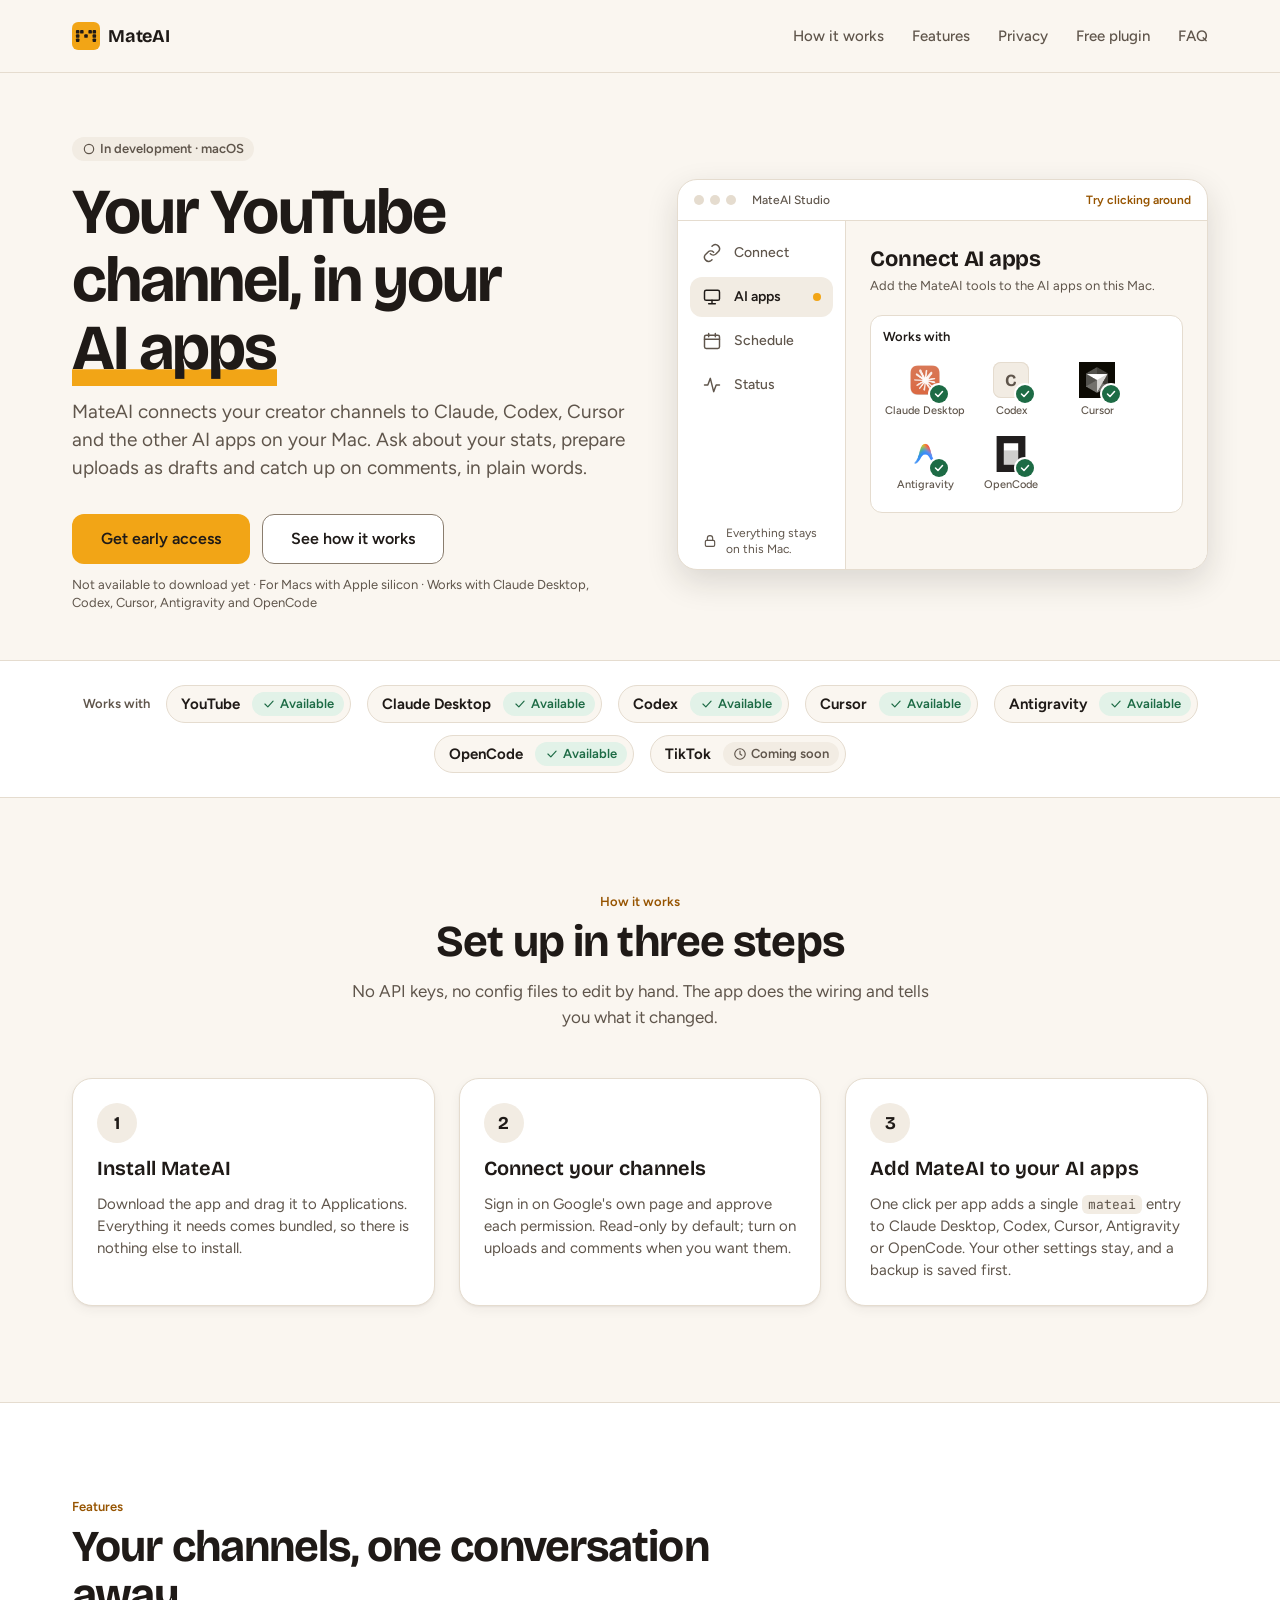
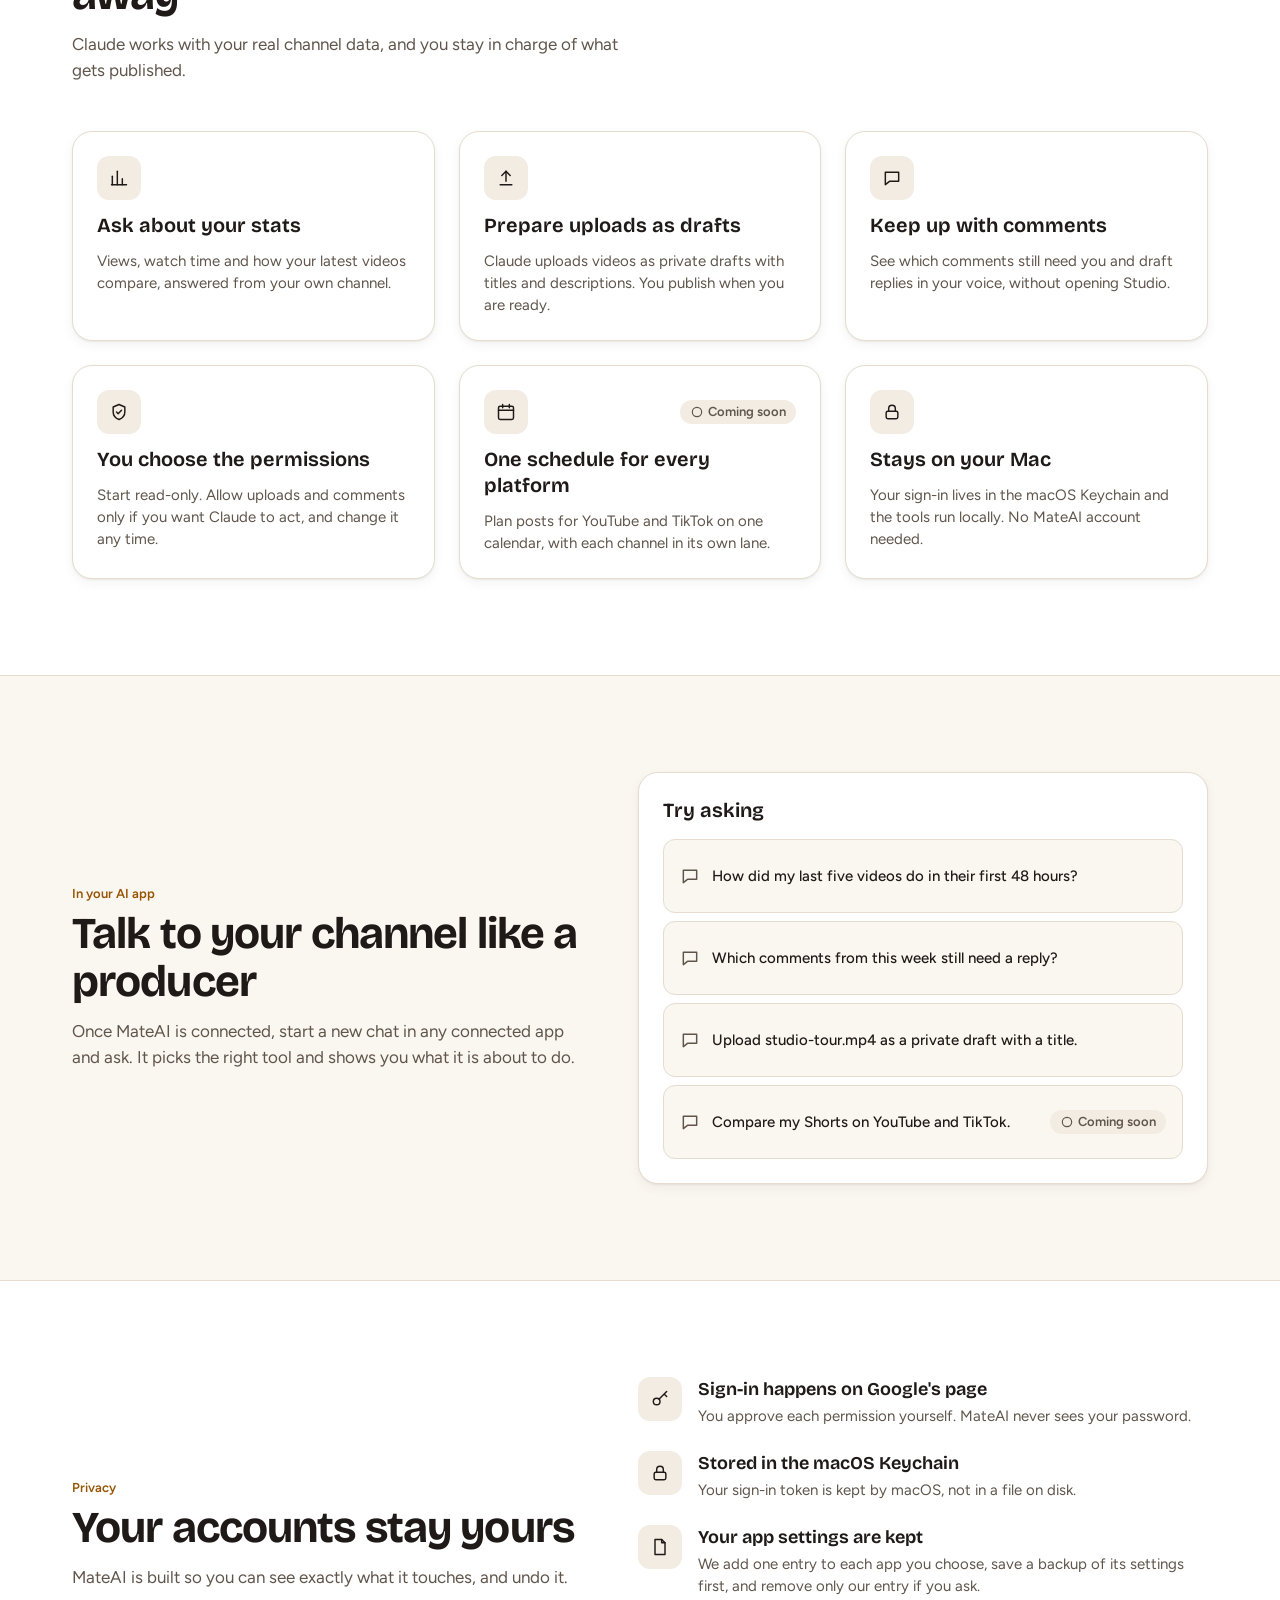
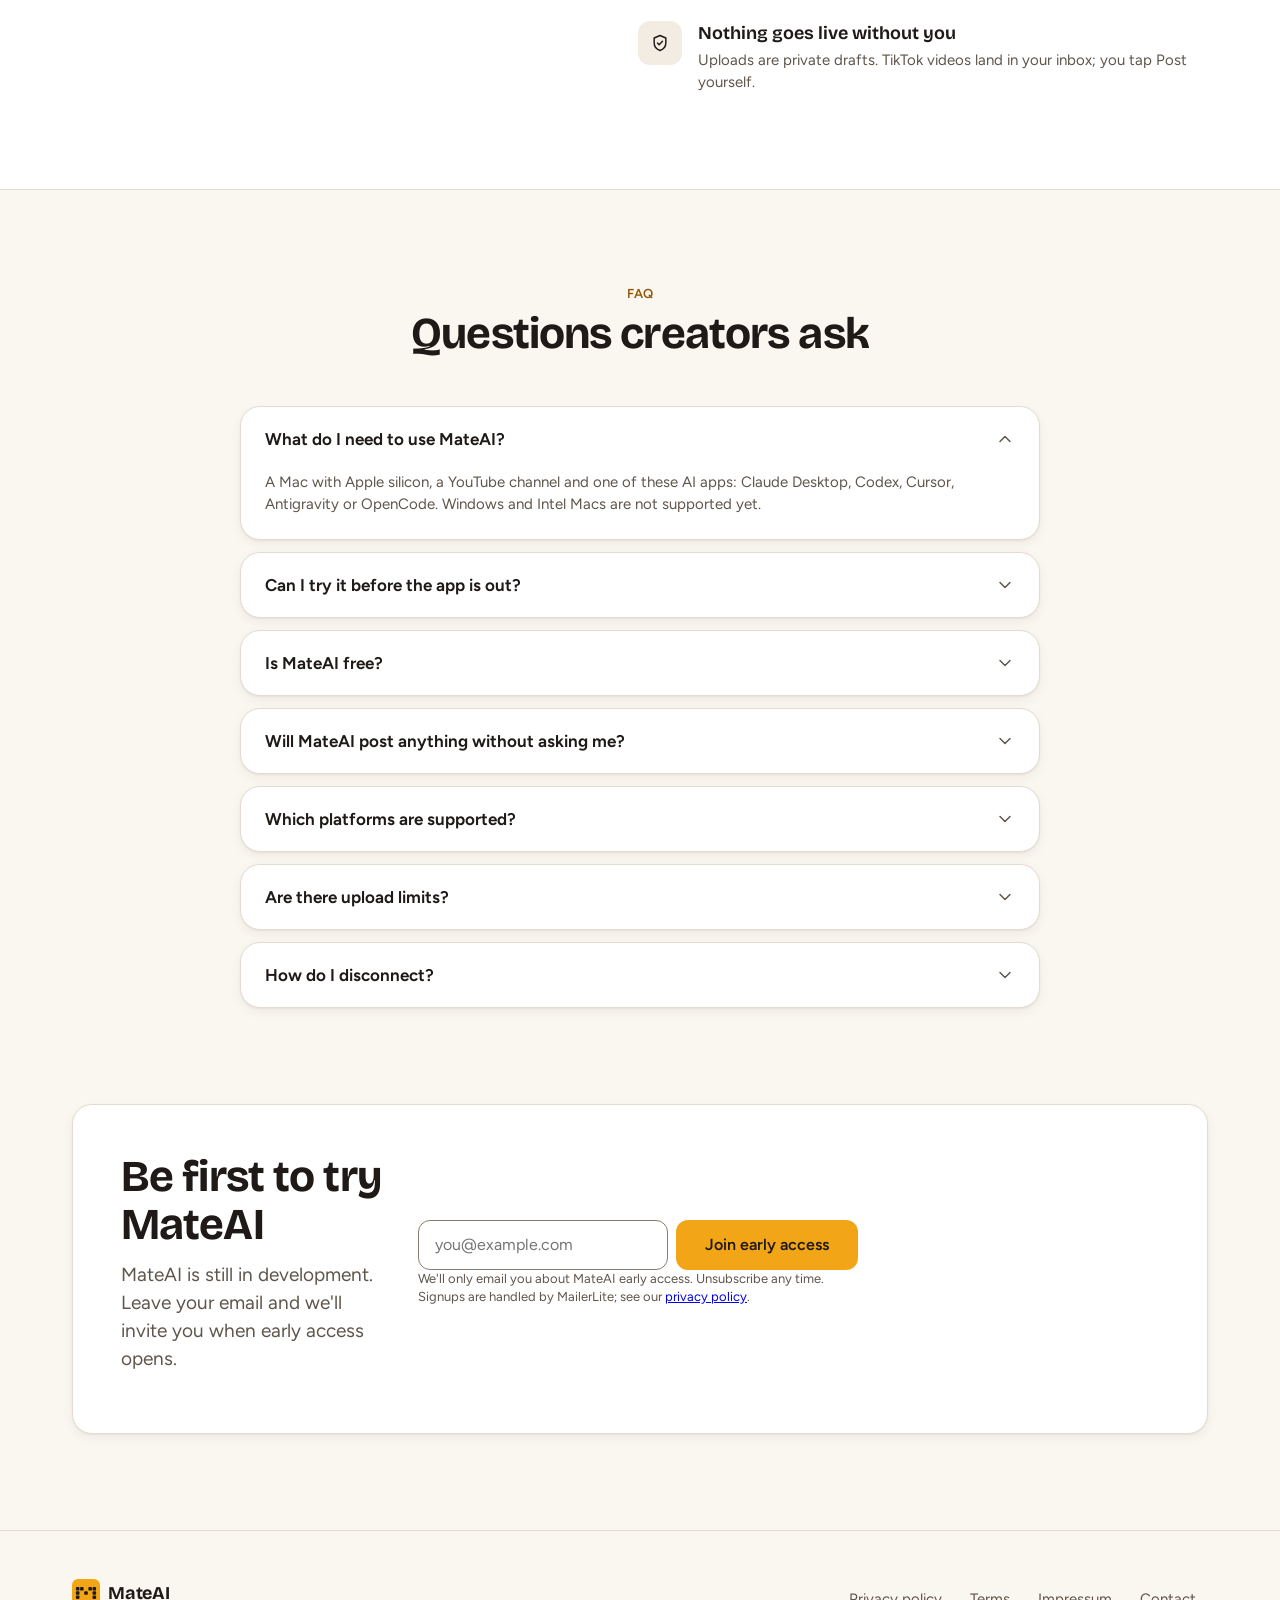
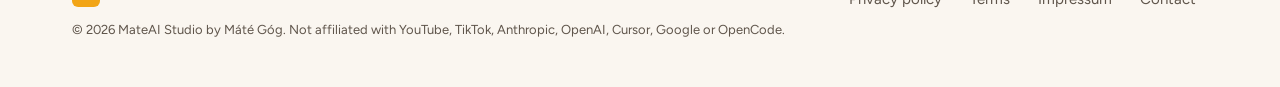
==== commit f81b4a2d: "feat: free plugin guide and clickable app preview - New /free-plugin/ page: what the free plugin doe" ====
--- a/index.html
+++ b/index.html
@@ -17,12 +17,13 @@
     <meta property="og:image" content="https://mateaistudio.com/og.png" />
     <meta name="twitter:card" content="summary_large_image" />
     <script type="application/ld+json">{"@context":"https://schema.org","@type":"SoftwareApplication","name":"MateAI Studio","author":{"@type":"Person","name":"Máté Góg"},"url":"https://mateaistudio.com/","applicationCategory":"MultimediaApplication","operatingSystem":"macOS (Apple silicon)","description":"MateAI Studio connects your YouTube channel to Claude Desktop, Codex, Cursor and other AI apps on your Mac. Ask about your stats, prepare uploads as private drafts and catch up on comments, in plain words."}</script>
-    <script type="module" crossorigin src="/assets/main-HVqA0RJ0.js"></script>
-    <link rel="modulepreload" crossorigin href="/assets/SiteHeader-Bu59R_uE.js">
-    <link rel="stylesheet" crossorigin href="/assets/SiteHeader-DrIID7dn.css">
-    <script type="application/ld+json">{"@context":"https://schema.org","@type":"FAQPage","mainEntity":[{"@type":"Question","name":"What do I need to use MateAI?","acceptedAnswer":{"@type":"Answer","text":"A Mac with Apple silicon, a YouTube channel and one of these AI apps: Claude Desktop, Codex, Cursor, Antigravity or OpenCode. Windows and Intel Macs are not supported yet."}},{"@type":"Question","name":"Is MateAI free?","acceptedAnswer":{"@type":"Answer","text":"Yes, MateAI is free during early access. If that changes, you'll hear about it before launch."}},{"@type":"Question","name":"Will MateAI post anything without asking me?","acceptedAnswer":{"@type":"Answer","text":"No. Videos go up as private drafts, and TikTok videos arrive in your inbox as drafts. You publish them yourself."}},{"@type":"Question","name":"Which platforms are supported?","acceptedAnswer":{"@type":"Answer","text":"YouTube today. TikTok drafts are waiting on TikTok's app review, and one schedule across platforms comes next."}},{"@type":"Question","name":"Are there upload limits?","acceptedAnswer":{"@type":"Answer","text":"Google caps daily uploads for all MateAI users together until it approves more. Heavy users can bring their own Google project."}},{"@type":"Question","name":"How do I disconnect?","acceptedAnswer":{"@type":"Answer","text":"Open MateAI and choose Disconnect on the channel, or Remove on an app's card under AI apps. Only MateAI's own entry and sign-in are removed."}}]}</script>
+    <script type="module" crossorigin src="/assets/main-D6z2G8KT.js"></script>
+    <link rel="modulepreload" crossorigin href="/assets/SiteHeader-B8RNdfxY.js">
+    <link rel="modulepreload" crossorigin href="/assets/Button-BIp7e04M.js">
+    <link rel="stylesheet" crossorigin href="/assets/SiteHeader-DG1yeNlD.css">
+    <script type="application/ld+json">{"@context":"https://schema.org","@type":"FAQPage","mainEntity":[{"@type":"Question","name":"What do I need to use MateAI?","acceptedAnswer":{"@type":"Answer","text":"A Mac with Apple silicon, a YouTube channel and one of these AI apps: Claude Desktop, Codex, Cursor, Antigravity or OpenCode. Windows and Intel Macs are not supported yet."}},{"@type":"Question","name":"Can I try it before the app is out?","acceptedAnswer":{"@type":"Answer","text":"Yes. The free MateAI plugin works today on a Mac, in Claude (with a paid plan) or Google Antigravity. It needs a one-time Google setup of about 20 minutes, and the guide at mateaistudio.com/free-plugin/ walks you through it. MateAI Studio will do that part for you."}},{"@type":"Question","name":"Is MateAI free?","acceptedAnswer":{"@type":"Answer","text":"Yes, MateAI is free during early access. If that changes, you'll hear about it before launch."}},{"@type":"Question","name":"Will MateAI post anything without asking me?","acceptedAnswer":{"@type":"Answer","text":"No. Videos go up as private drafts, and TikTok videos arrive in your inbox as drafts. You publish them yourself."}},{"@type":"Question","name":"Which platforms are supported?","acceptedAnswer":{"@type":"Answer","text":"YouTube today. TikTok drafts are waiting on TikTok's app review, and one schedule across platforms comes next."}},{"@type":"Question","name":"Are there upload limits?","acceptedAnswer":{"@type":"Answer","text":"Google caps daily uploads for all MateAI users together until it approves more. Heavy users can bring their own Google project."}},{"@type":"Question","name":"How do I disconnect?","acceptedAnswer":{"@type":"Answer","text":"Open MateAI and choose Disconnect on the channel, or Remove on an app's card under AI apps. Only MateAI's own entry and sign-in are removed."}}]}</script>
   </head>
   <body>
-    <div id="root"><div class="site"><a class="skip btn btn-secondary" href="#main">Skip to content</a><header class="site-header"><div class="wrap"><a class="logo" href="#top" aria-label="MateAI home"><svg viewBox="0 0 512 512" aria-hidden="true" style="width:28px;height:28px"><rect width="512" height="512" rx="112" fill="#f2a516"></rect><g fill="#1f1a17"><rect x="72" y="148" width="64" height="64" rx="16"></rect><rect x="148" y="148" width="64" height="64" rx="16"></rect><rect x="300" y="148" width="64" height="64" rx="16"></rect><rect x="376" y="148" width="64" height="64" rx="16"></rect><rect x="72" y="224" width="64" height="64" rx="16"></rect><rect x="224" y="224" width="64" height="64" rx="16"></rect><rect x="376" y="224" width="64" height="64" rx="16"></rect><rect x="72" y="300" width="64" height="64" rx="16"></rect><rect x="376" y="300" width="64" height="64" rx="16"></rect></g></svg><span>MateAI</span></a><nav aria-label="Main" style="display:contents"><ul class="site-nav"><li><a href="#how">How it works</a></li><li><a href="#features">Features</a></li><li><a href="#privacy">Privacy</a></li><li><a href="#faq">FAQ</a></li></ul></nav></div></header><main id="main"><section class="hero" id="top" aria-labelledby="h-hero"><div class="wrap"><div><span class="pill pill-off"><svg viewBox="0 0 24 24" aria-hidden="true"><circle cx="12" cy="12" r="8"></circle></svg>In development · macOS</span><h1 id="h-hero">Your YouTube channel, in your <span class="hl">AI apps</span></h1><p class="lead">MateAI connects your creator channels to Claude, Codex, Cursor and the other AI apps on your Mac. Ask about your stats, prepare uploads as drafts and catch up on comments, in plain words.</p><div class="actions-row"><a class="btn btn-primary btn-lg" href="#early-access">Get early access</a><a class="btn btn-secondary btn-lg" href="#how">See how it works</a></div><p class="fine">Not available to download yet · For Macs with Apple silicon · Works with Claude Desktop, Codex, Cursor, Antigravity and OpenCode</p></div><figure class="app-preview" role="img" aria-label="MateAI Studio app showing YouTube connected and TikTok not connected yet"><div class="app-preview-bar" aria-hidden="true"><span class="dots"><span></span><span></span><span></span></span>MateAI Studio</div><div class="app-preview-body" aria-hidden="true"><div class="mini-nav"><div class="nav-item" aria-current="page"><svg viewBox="0 0 24 24" aria-hidden="true"><path d="M10 13a5 5 0 0 0 7 0l3-3a5 5 0 0 0-7-7l-1 1"></path><path d="M14 11a5 5 0 0 0-7 0l-3 3a5 5 0 0 0 7 7l1-1"></path></svg>Connect</div><div class="nav-item"><svg viewBox="0 0 24 24" aria-hidden="true"><rect x="3" y="4" width="18" height="12" rx="2"></rect><path d="M8 20h8M12 16v4"></path></svg>AI apps</div><div class="nav-item"><svg viewBox="0 0 24 24" aria-hidden="true"><path d="M3 12h4l3-8 4 16 3-8h4"></path></svg>Status</div><p class="nav-note"><svg viewBox="0 0 24 24" aria-hidden="true"><rect x="5" y="11" width="14" height="9" rx="2"></rect><path d="M8 11V8a4 4 0 0 1 8 0v3"></path></svg>Everything stays on this Mac.</p></div><div class="preview-main"><div><h3>Connect your accounts</h3><p class="sub">Sign in once in your browser. MateAI never sees your password.</p></div><div class="account-row"><svg class="account-logo" viewBox="0 0 32 32"><rect width="32" height="32" rx="8" fill="#ff0000"></rect><path d="M13 10.5v11l9-5.5z" fill="#fff"></path></svg><strong>YouTube</strong><span class="pill pill-ok"><svg viewBox="0 0 24 24" aria-hidden="true"><path d="m5 12 5 5 9-10"></path></svg>Connected</span><svg class="chevron" viewBox="0 0 24 24"><path d="M6 9l6 6 6-6"></path></svg></div><div class="account-row"><svg class="account-logo" viewBox="0 0 32 32"><rect width="32" height="32" rx="8" fill="#000"></rect><g transform="translate(7 7) scale(0.75)" fill="#fff"><path d="M12.525.02c1.31-.02 2.61-.01 3.91-.02.08 1.53.63 3.09 1.75 4.17 1.12 1.11 2.7 1.62 4.24 1.79v4.03c-1.44-.05-2.89-.35-4.2-.97-.57-.26-1.1-.59-1.62-.93-.01 2.92.01 5.84-.02 8.75-.08 1.4-.54 2.79-1.35 3.94-1.31 1.92-3.58 3.17-5.91 3.21-1.43.08-2.86-.31-4.08-1.03-2.02-1.19-3.44-3.37-3.65-5.71-.02-.5-.03-1-.01-1.49.18-1.9 1.12-3.72 2.58-4.96 1.66-1.44 3.98-2.13 6.15-1.72.02 1.48-.04 2.96-.04 4.44-.99-.32-2.15-.23-3.02.37-.63.41-1.11 1.04-1.36 1.75-.21.51-.15 1.07-.14 1.61.24 1.64 1.82 3.02 3.5 2.87 1.12-.01 2.19-.66 2.77-1.61.19-.33.4-.67.41-1.06.1-1.79.06-3.57.07-5.36.01-4.03-.01-8.05.02-12.07z"></path></g></svg><strong>TikTok<span class="tag">optional</span></strong><span class="pill pill-off"><svg viewBox="0 0 24 24" aria-hidden="true"><circle cx="12" cy="12" r="8"></circle></svg>Not connected</span><svg class="chevron" viewBox="0 0 24 24"><path d="M6 9l6 6 6-6"></path></svg></div></div></div></figure></div></section><section class="platforms" aria-label="Supported platforms"><div class="wrap"><span class="platforms-label">Works with</span><span class="platform-chip">YouTube<!-- --> <span class="pill pill-ok"><svg viewBox="0 0 24 24" aria-hidden="true"><path d="m5 12 5 5 9-10"></path></svg>Available</span></span><span class="platform-chip">Claude Desktop<!-- --> <span class="pill pill-ok"><svg viewBox="0 0 24 24" aria-hidden="true"><path d="m5 12 5 5 9-10"></path></svg>Available</span></span><span class="platform-chip">Codex<!-- --> <span class="pill pill-ok"><svg viewBox="0 0 24 24" aria-hidden="true"><path d="m5 12 5 5 9-10"></path></svg>Available</span></span><span class="platform-chip">Cursor<!-- --> <span class="pill pill-ok"><svg viewBox="0 0 24 24" aria-hidden="true"><path d="m5 12 5 5 9-10"></path></svg>Available</span></span><span class="platform-chip">Antigravity<!-- --> <span class="pill pill-ok"><svg viewBox="0 0 24 24" aria-hidden="true"><path d="m5 12 5 5 9-10"></path></svg>Available</span></span><span class="platform-chip">OpenCode<!-- --> <span class="pill pill-ok"><svg viewBox="0 0 24 24" aria-hidden="true"><path d="m5 12 5 5 9-10"></path></svg>Available</span></span><span class="platform-chip">TikTok<!-- --> <span class="pill pill-off"><svg viewBox="0 0 24 24" aria-hidden="true"><circle cx="12" cy="12" r="9"></circle><path d="M12 7v5l3 2"></path></svg>Coming soon</span></span></div></section><section class="section" id="how" aria-labelledby="h-how"><div class="wrap"><div class="section-head center"><p class="kicker">How it works</p><h2 id="h-how">Set up in three steps</h2><p class="lead">No API keys, no config files to edit by hand. The app does the wiring and tells you what it changed.</p></div><ol class="grid-3" style="list-style:none;margin:0;padding:0"><li class="card step-card"><span class="step-num" aria-hidden="true">1</span><h3>Install MateAI</h3><p>Download the app and drag it to Applications. Everything it needs comes bundled, so there is nothing else to install.</p></li><li class="card step-card"><span class="step-num" aria-hidden="true">2</span><h3>Connect your channels</h3><p>Sign in on Google&#x27;s own page and approve each permission. Read-only by default; turn on uploads and comments when you want them.</p></li><li class="card step-card"><span class="step-num" aria-hidden="true">3</span><h3>Add MateAI to your AI apps</h3><p>One click per app adds a single <code>mateai</code> entry to Claude Desktop, Codex, Cursor, Antigravity or OpenCode. Your other settings stay, and a backup is saved first.</p></li></ol></div></section><section class="section section-alt" id="features" aria-labelledby="h-features"><div class="wrap"><div class="section-head"><p class="kicker">Features</p><h2 id="h-features">Your channels, one conversation away</h2><p class="lead">Claude works with your real channel data, and you stay in charge of what gets published.</p></div><div class="grid-3"><article class="card feature-card"><div class="card-top"><span class="icon-tile"><svg class="i" viewBox="0 0 24 24" aria-hidden="true"><path d="M4 20V10"></path><path d="M10 20V4"></path><path d="M16 20v-7"></path><path d="M21 20H3"></path></svg></span></div><h3>Ask about your stats</h3><p>Views, watch time and how your latest videos compare, answered from your own channel.</p></article><article class="card feature-card"><div class="card-top"><span class="icon-tile"><svg class="i" viewBox="0 0 24 24" aria-hidden="true"><path d="M12 16V4"></path><path d="m7 9 5-5 5 5"></path><path d="M5 20h14"></path></svg></span></div><h3>Prepare uploads as drafts</h3><p>Claude uploads videos as private drafts with titles and descriptions. You publish when you are ready.</p></article><article class="card feature-card"><div class="card-top"><span class="icon-tile"><svg class="i" viewBox="0 0 24 24" aria-hidden="true"><path d="M4 5h16v11H9l-5 4z"></path></svg></span></div><h3>Keep up with comments</h3><p>See which comments still need you and draft replies in your voice, without opening Studio.</p></article><article class="card feature-card"><div class="card-top"><span class="icon-tile"><svg class="i" viewBox="0 0 24 24" aria-hidden="true"><path d="M12 3 5 6v6c0 4 3 7.5 7 9 4-1.5 7-5 7-9V6z"></path><path d="m9 12 2 2 4-4"></path></svg></span></div><h3>You choose the permissions</h3><p>Start read-only. Allow uploads and comments only if you want Claude to act, and change it any time.</p></article><article class="card feature-card"><div class="card-top"><span class="icon-tile"><svg class="i" viewBox="0 0 24 24" aria-hidden="true"><rect x="3" y="5" width="18" height="16" rx="2"></rect><path d="M3 10h18M8 3v4M16 3v4"></path></svg></span><span class="pill pill-off"><svg viewBox="0 0 24 24" aria-hidden="true"><circle cx="12" cy="12" r="8"></circle></svg>Coming soon</span></div><h3>One schedule for every platform</h3><p>Plan posts for YouTube and TikTok on one calendar, with each channel in its own lane.</p></article><article class="card feature-card"><div class="card-top"><span class="icon-tile"><svg class="i" viewBox="0 0 24 24" aria-hidden="true"><rect x="5" y="11" width="14" height="9" rx="2"></rect><path d="M8 11V8a4 4 0 0 1 8 0v3"></path></svg></span></div><h3>Stays on your Mac</h3><p>Your sign-in lives in the macOS Keychain and the tools run locally. No MateAI account needed.</p></article></div></div></section><section class="section" aria-labelledby="h-prompts"><div class="wrap split"><div class="section-head"><p class="kicker">In your AI app</p><h2 id="h-prompts">Talk to your channel like a producer</h2><p class="lead">Once MateAI is connected, start a new chat in any connected app and ask. It picks the right tool and shows you what it is about to do.</p></div><div class="card prompts-card"><h3>Try asking</h3><ul class="prompt-list"><li class="prompt-row"><svg class="i" viewBox="0 0 24 24" aria-hidden="true"><path d="M4 5h16v11H9l-5 4z"></path></svg>How did my last five videos do in their first 48 hours?</li><li class="prompt-row"><svg class="i" viewBox="0 0 24 24" aria-hidden="true"><path d="M4 5h16v11H9l-5 4z"></path></svg>Which comments from this week still need a reply?</li><li class="prompt-row"><svg class="i" viewBox="0 0 24 24" aria-hidden="true"><path d="M4 5h16v11H9l-5 4z"></path></svg>Upload studio-tour.mp4 as a private draft with a title.</li><li class="prompt-row"><svg class="i" viewBox="0 0 24 24" aria-hidden="true"><path d="M4 5h16v11H9l-5 4z"></path></svg>Compare my Shorts on YouTube and TikTok.<span class="pill pill-off"><svg viewBox="0 0 24 24" aria-hidden="true"><circle cx="12" cy="12" r="8"></circle></svg>Coming soon</span></li></ul></div></div></section><section class="section section-alt" id="privacy" aria-labelledby="h-privacy"><div class="wrap split"><div class="section-head"><p class="kicker">Privacy</p><h2 id="h-privacy">Your accounts stay yours</h2><p class="lead">MateAI is built so you can see exactly what it touches, and undo it.</p></div><div class="trust-list"><div class="trust-row"><span class="icon-tile"><svg class="i" viewBox="0 0 24 24" aria-hidden="true"><circle cx="8" cy="15" r="4"></circle><path d="m11 12 9-9M17 6l3 3"></path></svg></span><div><h3>Sign-in happens on Google&#x27;s page</h3><p>You approve each permission yourself. MateAI never sees your password.</p></div></div><div class="trust-row"><span class="icon-tile"><svg class="i" viewBox="0 0 24 24" aria-hidden="true"><rect x="5" y="11" width="14" height="9" rx="2"></rect><path d="M8 11V8a4 4 0 0 1 8 0v3"></path></svg></span><div><h3>Stored in the macOS Keychain</h3><p>Your sign-in token is kept by macOS, not in a file on disk.</p></div></div><div class="trust-row"><span class="icon-tile"><svg class="i" viewBox="0 0 24 24" aria-hidden="true"><path d="M14 3H6v18h12V7z"></path><path d="M14 3v4h4"></path></svg></span><div><h3>Your app settings are kept</h3><p>We add one entry to each app you choose, save a backup of its settings first, and remove only our entry if you ask.</p></div></div><div class="trust-row"><span class="icon-tile"><svg class="i" viewBox="0 0 24 24" aria-hidden="true"><path d="M12 3 5 6v6c0 4 3 7.5 7 9 4-1.5 7-5 7-9V6z"></path><path d="m9 12 2 2 4-4"></path></svg></span><div><h3>Nothing goes live without you</h3><p>Uploads are private drafts. TikTok videos land in your inbox; you tap Post yourself.</p></div></div></div></div></section><section class="section" id="faq" aria-labelledby="h-faq"><div class="wrap"><div class="section-head center"><p class="kicker">FAQ</p><h2 id="h-faq">Questions creators ask</h2></div><div class="faq"><details class="faq-item" open=""><summary>What do I need to use MateAI?<svg class="i" viewBox="0 0 24 24" aria-hidden="true"><path d="m6 9 6 6 6-6"></path></svg></summary><div class="faq-body"><p>A Mac with Apple silicon, a YouTube channel and one of these AI apps: Claude Desktop, Codex, Cursor, Antigravity or OpenCode. Windows and Intel Macs are not supported yet.</p></div></details><details class="faq-item"><summary>Is MateAI free?<svg class="i" viewBox="0 0 24 24" aria-hidden="true"><path d="m6 9 6 6 6-6"></path></svg></summary><div class="faq-body"><p>Yes, MateAI is free during early access. If that changes, you&#x27;ll hear about it before launch.</p></div></details><details class="faq-item"><summary>Will MateAI post anything without asking me?<svg class="i" viewBox="0 0 24 24" aria-hidden="true"><path d="m6 9 6 6 6-6"></path></svg></summary><div class="faq-body"><p>No. Videos go up as private drafts, and TikTok videos arrive in your inbox as drafts. You publish them yourself.</p></div></details><details class="faq-item"><summary>Which platforms are supported?<svg class="i" viewBox="0 0 24 24" aria-hidden="true"><path d="m6 9 6 6 6-6"></path></svg></summary><div class="faq-body"><p>YouTube today. TikTok drafts are waiting on TikTok&#x27;s app review, and one schedule across platforms comes next.</p></div></details><details class="faq-item"><summary>Are there upload limits?<svg class="i" viewBox="0 0 24 24" aria-hidden="true"><path d="m6 9 6 6 6-6"></path></svg></summary><div class="faq-body"><p>Google caps daily uploads for all MateAI users together until it approves more. Heavy users can bring their own Google project.</p></div></details><details class="faq-item"><summary>How do I disconnect?<svg class="i" viewBox="0 0 24 24" aria-hidden="true"><path d="m6 9 6 6 6-6"></path></svg></summary><div class="faq-body"><p>Open MateAI and choose Disconnect on the channel, or Remove on an app&#x27;s card under AI apps. Only MateAI&#x27;s own entry and sign-in are removed.</p></div></details></div></div></section><section class="section" id="early-access" aria-labelledby="h-cta" style="padding-top:0"><div class="wrap"><div class="card cta-band"><div><h2 id="h-cta">Be first to try MateAI</h2><p class="lead">MateAI is still in development. Leave your email and we&#x27;ll invite you when early access opens.</p></div><form class="signup"><div class="signup-row"><label class="sr-only" for="signup-email">Email address</label><input id="signup-email" class="signup-input" name="email" type="email" required="" autoComplete="email" placeholder="you@example.com"/><button class="btn btn-primary btn-lg" type="submit">Join early access</button></div><p class="fine">We&#x27;ll only email you about MateAI early access. Unsubscribe any time. Signups are handled by MailerLite; see our <a href="/privacy">privacy policy</a>.</p></form></div></div></section></main><footer class="site-footer"><div class="wrap"><div><a class="logo" href="#top" aria-label="MateAI home"><svg viewBox="0 0 512 512" aria-hidden="true" style="width:28px;height:28px"><rect width="512" height="512" rx="112" fill="#f2a516"></rect><g fill="#1f1a17"><rect x="72" y="148" width="64" height="64" rx="16"></rect><rect x="148" y="148" width="64" height="64" rx="16"></rect><rect x="300" y="148" width="64" height="64" rx="16"></rect><rect x="376" y="148" width="64" height="64" rx="16"></rect><rect x="72" y="224" width="64" height="64" rx="16"></rect><rect x="224" y="224" width="64" height="64" rx="16"></rect><rect x="376" y="224" width="64" height="64" rx="16"></rect><rect x="72" y="300" width="64" height="64" rx="16"></rect><rect x="376" y="300" width="64" height="64" rx="16"></rect></g></svg><span>MateAI</span></a><p class="fine">© 2026 MateAI Studio by Máté Góg. Not affiliated with YouTube, TikTok, Anthropic, OpenAI, Cursor, Google or OpenCode.</p></div><nav aria-label="Footer"><ul class="footer-links"><li><a href="/privacy">Privacy policy</a></li><li><a href="/terms/">Terms</a></li><li><a href="/impressum/">Impressum</a></li><li><a href="mailto:gog.mate@gmail.com">Contact</a></li></ul></nav></div></footer></div></div>
+    <div id="root"><div class="site"><a class="skip btn btn-secondary" href="#main">Skip to content</a><header class="site-header"><div class="wrap"><a class="logo" href="#top" aria-label="MateAI home"><svg viewBox="0 0 512 512" aria-hidden="true" style="width:28px;height:28px"><rect width="512" height="512" rx="112" fill="#f2a516"></rect><g fill="#1f1a17"><rect x="72" y="148" width="64" height="64" rx="16"></rect><rect x="148" y="148" width="64" height="64" rx="16"></rect><rect x="300" y="148" width="64" height="64" rx="16"></rect><rect x="376" y="148" width="64" height="64" rx="16"></rect><rect x="72" y="224" width="64" height="64" rx="16"></rect><rect x="224" y="224" width="64" height="64" rx="16"></rect><rect x="376" y="224" width="64" height="64" rx="16"></rect><rect x="72" y="300" width="64" height="64" rx="16"></rect><rect x="376" y="300" width="64" height="64" rx="16"></rect></g></svg><span>MateAI</span></a><nav aria-label="Main" style="display:contents"><ul class="site-nav"><li><a href="#how">How it works</a></li><li><a href="#features">Features</a></li><li><a href="#privacy">Privacy</a></li><li><a href="/free-plugin/">Free plugin</a></li><li><a href="#faq">FAQ</a></li></ul></nav></div></header><main id="main"><section class="hero" id="top" aria-labelledby="h-hero"><div class="wrap"><div><span class="pill pill-off"><svg viewBox="0 0 24 24" aria-hidden="true"><circle cx="12" cy="12" r="8"></circle></svg>In development · macOS</span><h1 id="h-hero">Your YouTube channel, in your <span class="hl">AI apps</span></h1><p class="lead">MateAI connects your creator channels to Claude, Codex, Cursor and the other AI apps on your Mac. Ask about your stats, prepare uploads as drafts and catch up on comments, in plain words.</p><div class="actions-row"><a class="btn btn-primary btn-lg" href="#early-access">Get early access</a><a class="btn btn-secondary btn-lg" href="#how">See how it works</a></div><p class="fine">Not available to download yet · For Macs with Apple silicon · Works with Claude Desktop, Codex, Cursor, Antigravity and OpenCode</p></div><figure class="app-preview" aria-label="MateAI Studio app showing YouTube connected and TikTok not connected yet"><div class="app-preview-bar" aria-hidden="true"><span class="dots"><span></span><span></span><span></span></span>MateAI Studio<span class="try-me">Try clicking around</span></div><div class="app-preview-body"><nav class="mini-nav is-live" aria-label="Preview screens"><button type="button" class="nav-item"><svg viewBox="0 0 24 24" aria-hidden="true"><path d="M10 13a5 5 0 0 0 7 0l3-3a5 5 0 0 0-7-7l-1 1"></path><path d="M14 11a5 5 0 0 0-7 0l-3 3a5 5 0 0 0 7 7l1-1"></path></svg>Connect</button><button type="button" class="nav-item" aria-current="page"><svg viewBox="0 0 24 24" aria-hidden="true"><rect x="3" y="4" width="18" height="12" rx="2"></rect><path d="M8 20h8M12 16v4"></path></svg>AI apps</button><button type="button" class="nav-item"><svg viewBox="0 0 24 24" aria-hidden="true"><rect x="3" y="5" width="18" height="16" rx="2"></rect><path d="M3 10h18M8 3v4M16 3v4"></path></svg>Schedule</button><button type="button" class="nav-item"><svg viewBox="0 0 24 24" aria-hidden="true"><path d="M3 12h4l3-8 4 16 3-8h4"></path></svg>Status</button><p class="nav-note"><svg viewBox="0 0 24 24" aria-hidden="true"><rect x="5" y="11" width="14" height="9" rx="2"></rect><path d="M8 11V8a4 4 0 0 1 8 0v3"></path></svg>Everything stays on this Mac.</p></nav><div class="preview-main"><div><h3>Connect AI apps</h3><p class="sub">Add the MateAI tools to the AI apps on this Mac.</p></div><div class="ap-strip"><p class="ap-sum">Works with</p><ul><li class="ap-item"><span class="ap-icon"><img class="app-icon" src="/apps/claude.png" alt="" width="36" height="36"/><span class="ap-badge ap-badge-on" aria-hidden="true"><svg viewBox="0 0 24 24" aria-hidden="true"><path d="m5 12 5 5 9-10"></path></svg></span></span><span class="ap-name">Claude Desktop</span></li><li class="ap-item"><span class="ap-icon"><span class="app-icon mono">C</span><span class="ap-badge ap-badge-on" aria-hidden="true"><svg viewBox="0 0 24 24" aria-hidden="true"><path d="m5 12 5 5 9-10"></path></svg></span></span><span class="ap-name">Codex</span></li><li class="ap-item"><span class="ap-icon"><img class="app-icon" src="/apps/cursor.png" alt="" width="36" height="36"/><span class="ap-badge ap-badge-on" aria-hidden="true"><svg viewBox="0 0 24 24" aria-hidden="true"><path d="m5 12 5 5 9-10"></path></svg></span></span><span class="ap-name">Cursor</span></li><li class="ap-item"><span class="ap-icon"><img class="app-icon" src="/apps/antigravity.png" alt="" width="36" height="36"/><span class="ap-badge ap-badge-on" aria-hidden="true"><svg viewBox="0 0 24 24" aria-hidden="true"><path d="m5 12 5 5 9-10"></path></svg></span></span><span class="ap-name">Antigravity</span></li><li class="ap-item"><span class="ap-icon"><img class="app-icon" src="/apps/opencode.svg" alt="" width="36" height="36"/><span class="ap-badge ap-badge-on" aria-hidden="true"><svg viewBox="0 0 24 24" aria-hidden="true"><path d="m5 12 5 5 9-10"></path></svg></span></span><span class="ap-name">OpenCode</span></li></ul></div></div></div></figure></div></section><section class="platforms" aria-label="Supported platforms"><div class="wrap"><span class="platforms-label">Works with</span><span class="platform-chip">YouTube<!-- --> <span class="pill pill-ok"><svg viewBox="0 0 24 24" aria-hidden="true"><path d="m5 12 5 5 9-10"></path></svg>Available</span></span><span class="platform-chip">Claude Desktop<!-- --> <span class="pill pill-ok"><svg viewBox="0 0 24 24" aria-hidden="true"><path d="m5 12 5 5 9-10"></path></svg>Available</span></span><span class="platform-chip">Codex<!-- --> <span class="pill pill-ok"><svg viewBox="0 0 24 24" aria-hidden="true"><path d="m5 12 5 5 9-10"></path></svg>Available</span></span><span class="platform-chip">Cursor<!-- --> <span class="pill pill-ok"><svg viewBox="0 0 24 24" aria-hidden="true"><path d="m5 12 5 5 9-10"></path></svg>Available</span></span><span class="platform-chip">Antigravity<!-- --> <span class="pill pill-ok"><svg viewBox="0 0 24 24" aria-hidden="true"><path d="m5 12 5 5 9-10"></path></svg>Available</span></span><span class="platform-chip">OpenCode<!-- --> <span class="pill pill-ok"><svg viewBox="0 0 24 24" aria-hidden="true"><path d="m5 12 5 5 9-10"></path></svg>Available</span></span><span class="platform-chip">TikTok<!-- --> <span class="pill pill-off"><svg viewBox="0 0 24 24" aria-hidden="true"><circle cx="12" cy="12" r="9"></circle><path d="M12 7v5l3 2"></path></svg>Coming soon</span></span></div></section><section class="section" id="how" aria-labelledby="h-how"><div class="wrap"><div class="section-head center"><p class="kicker">How it works</p><h2 id="h-how">Set up in three steps</h2><p class="lead">No API keys, no config files to edit by hand. The app does the wiring and tells you what it changed.</p></div><ol class="grid-3" style="list-style:none;margin:0;padding:0"><li class="card step-card"><span class="step-num" aria-hidden="true">1</span><h3>Install MateAI</h3><p>Download the app and drag it to Applications. Everything it needs comes bundled, so there is nothing else to install.</p></li><li class="card step-card"><span class="step-num" aria-hidden="true">2</span><h3>Connect your channels</h3><p>Sign in on Google&#x27;s own page and approve each permission. Read-only by default; turn on uploads and comments when you want them.</p></li><li class="card step-card"><span class="step-num" aria-hidden="true">3</span><h3>Add MateAI to your AI apps</h3><p>One click per app adds a single <code>mateai</code> entry to Claude Desktop, Codex, Cursor, Antigravity or OpenCode. Your other settings stay, and a backup is saved first.</p></li></ol></div></section><section class="section section-alt" id="features" aria-labelledby="h-features"><div class="wrap"><div class="section-head"><p class="kicker">Features</p><h2 id="h-features">Your channels, one conversation away</h2><p class="lead">Claude works with your real channel data, and you stay in charge of what gets published.</p></div><div class="grid-3"><article class="card feature-card"><div class="card-top"><span class="icon-tile"><svg class="i" viewBox="0 0 24 24" aria-hidden="true"><path d="M4 20V10"></path><path d="M10 20V4"></path><path d="M16 20v-7"></path><path d="M21 20H3"></path></svg></span></div><h3>Ask about your stats</h3><p>Views, watch time and how your latest videos compare, answered from your own channel.</p></article><article class="card feature-card"><div class="card-top"><span class="icon-tile"><svg class="i" viewBox="0 0 24 24" aria-hidden="true"><path d="M12 16V4"></path><path d="m7 9 5-5 5 5"></path><path d="M5 20h14"></path></svg></span></div><h3>Prepare uploads as drafts</h3><p>Claude uploads videos as private drafts with titles and descriptions. You publish when you are ready.</p></article><article class="card feature-card"><div class="card-top"><span class="icon-tile"><svg class="i" viewBox="0 0 24 24" aria-hidden="true"><path d="M4 5h16v11H9l-5 4z"></path></svg></span></div><h3>Keep up with comments</h3><p>See which comments still need you and draft replies in your voice, without opening Studio.</p></article><article class="card feature-card"><div class="card-top"><span class="icon-tile"><svg class="i" viewBox="0 0 24 24" aria-hidden="true"><path d="M12 3 5 6v6c0 4 3 7.5 7 9 4-1.5 7-5 7-9V6z"></path><path d="m9 12 2 2 4-4"></path></svg></span></div><h3>You choose the permissions</h3><p>Start read-only. Allow uploads and comments only if you want Claude to act, and change it any time.</p></article><article class="card feature-card"><div class="card-top"><span class="icon-tile"><svg class="i" viewBox="0 0 24 24" aria-hidden="true"><rect x="3" y="5" width="18" height="16" rx="2"></rect><path d="M3 10h18M8 3v4M16 3v4"></path></svg></span><span class="pill pill-off"><svg viewBox="0 0 24 24" aria-hidden="true"><circle cx="12" cy="12" r="8"></circle></svg>Coming soon</span></div><h3>One schedule for every platform</h3><p>Plan posts for YouTube and TikTok on one calendar, with each channel in its own lane.</p></article><article class="card feature-card"><div class="card-top"><span class="icon-tile"><svg class="i" viewBox="0 0 24 24" aria-hidden="true"><rect x="5" y="11" width="14" height="9" rx="2"></rect><path d="M8 11V8a4 4 0 0 1 8 0v3"></path></svg></span></div><h3>Stays on your Mac</h3><p>Your sign-in lives in the macOS Keychain and the tools run locally. No MateAI account needed.</p></article></div></div></section><section class="section" aria-labelledby="h-prompts"><div class="wrap split"><div class="section-head"><p class="kicker">In your AI app</p><h2 id="h-prompts">Talk to your channel like a producer</h2><p class="lead">Once MateAI is connected, start a new chat in any connected app and ask. It picks the right tool and shows you what it is about to do.</p></div><div class="card prompts-card"><h3>Try asking</h3><ul class="prompt-list"><li class="prompt-row"><svg class="i" viewBox="0 0 24 24" aria-hidden="true"><path d="M4 5h16v11H9l-5 4z"></path></svg>How did my last five videos do in their first 48 hours?</li><li class="prompt-row"><svg class="i" viewBox="0 0 24 24" aria-hidden="true"><path d="M4 5h16v11H9l-5 4z"></path></svg>Which comments from this week still need a reply?</li><li class="prompt-row"><svg class="i" viewBox="0 0 24 24" aria-hidden="true"><path d="M4 5h16v11H9l-5 4z"></path></svg>Upload studio-tour.mp4 as a private draft with a title.</li><li class="prompt-row"><svg class="i" viewBox="0 0 24 24" aria-hidden="true"><path d="M4 5h16v11H9l-5 4z"></path></svg>Compare my Shorts on YouTube and TikTok.<span class="pill pill-off"><svg viewBox="0 0 24 24" aria-hidden="true"><circle cx="12" cy="12" r="8"></circle></svg>Coming soon</span></li></ul></div></div></section><section class="section section-alt" id="privacy" aria-labelledby="h-privacy"><div class="wrap split"><div class="section-head"><p class="kicker">Privacy</p><h2 id="h-privacy">Your accounts stay yours</h2><p class="lead">MateAI is built so you can see exactly what it touches, and undo it.</p></div><div class="trust-list"><div class="trust-row"><span class="icon-tile"><svg class="i" viewBox="0 0 24 24" aria-hidden="true"><circle cx="8" cy="15" r="4"></circle><path d="m11 12 9-9M17 6l3 3"></path></svg></span><div><h3>Sign-in happens on Google&#x27;s page</h3><p>You approve each permission yourself. MateAI never sees your password.</p></div></div><div class="trust-row"><span class="icon-tile"><svg class="i" viewBox="0 0 24 24" aria-hidden="true"><rect x="5" y="11" width="14" height="9" rx="2"></rect><path d="M8 11V8a4 4 0 0 1 8 0v3"></path></svg></span><div><h3>Stored in the macOS Keychain</h3><p>Your sign-in token is kept by macOS, not in a file on disk.</p></div></div><div class="trust-row"><span class="icon-tile"><svg class="i" viewBox="0 0 24 24" aria-hidden="true"><path d="M14 3H6v18h12V7z"></path><path d="M14 3v4h4"></path></svg></span><div><h3>Your app settings are kept</h3><p>We add one entry to each app you choose, save a backup of its settings first, and remove only our entry if you ask.</p></div></div><div class="trust-row"><span class="icon-tile"><svg class="i" viewBox="0 0 24 24" aria-hidden="true"><path d="M12 3 5 6v6c0 4 3 7.5 7 9 4-1.5 7-5 7-9V6z"></path><path d="m9 12 2 2 4-4"></path></svg></span><div><h3>Nothing goes live without you</h3><p>Uploads are private drafts. TikTok videos land in your inbox; you tap Post yourself.</p></div></div></div></div></section><section class="section" id="faq" aria-labelledby="h-faq"><div class="wrap"><div class="section-head center"><p class="kicker">FAQ</p><h2 id="h-faq">Questions creators ask</h2></div><div class="faq"><details class="faq-item" open=""><summary>What do I need to use MateAI?<svg class="i" viewBox="0 0 24 24" aria-hidden="true"><path d="m6 9 6 6 6-6"></path></svg></summary><div class="faq-body"><p>A Mac with Apple silicon, a YouTube channel and one of these AI apps: Claude Desktop, Codex, Cursor, Antigravity or OpenCode. Windows and Intel Macs are not supported yet.</p></div></details><details class="faq-item"><summary>Can I try it before the app is out?<svg class="i" viewBox="0 0 24 24" aria-hidden="true"><path d="m6 9 6 6 6-6"></path></svg></summary><div class="faq-body"><p>Yes. The free MateAI plugin works today on a Mac, in Claude (with a paid plan) or Google Antigravity. It needs a one-time Google setup of about 20 minutes, and the guide at mateaistudio.com/free-plugin/ walks you through it. MateAI Studio will do that part for you.</p></div></details><details class="faq-item"><summary>Is MateAI free?<svg class="i" viewBox="0 0 24 24" aria-hidden="true"><path d="m6 9 6 6 6-6"></path></svg></summary><div class="faq-body"><p>Yes, MateAI is free during early access. If that changes, you&#x27;ll hear about it before launch.</p></div></details><details class="faq-item"><summary>Will MateAI post anything without asking me?<svg class="i" viewBox="0 0 24 24" aria-hidden="true"><path d="m6 9 6 6 6-6"></path></svg></summary><div class="faq-body"><p>No. Videos go up as private drafts, and TikTok videos arrive in your inbox as drafts. You publish them yourself.</p></div></details><details class="faq-item"><summary>Which platforms are supported?<svg class="i" viewBox="0 0 24 24" aria-hidden="true"><path d="m6 9 6 6 6-6"></path></svg></summary><div class="faq-body"><p>YouTube today. TikTok drafts are waiting on TikTok&#x27;s app review, and one schedule across platforms comes next.</p></div></details><details class="faq-item"><summary>Are there upload limits?<svg class="i" viewBox="0 0 24 24" aria-hidden="true"><path d="m6 9 6 6 6-6"></path></svg></summary><div class="faq-body"><p>Google caps daily uploads for all MateAI users together until it approves more. Heavy users can bring their own Google project.</p></div></details><details class="faq-item"><summary>How do I disconnect?<svg class="i" viewBox="0 0 24 24" aria-hidden="true"><path d="m6 9 6 6 6-6"></path></svg></summary><div class="faq-body"><p>Open MateAI and choose Disconnect on the channel, or Remove on an app&#x27;s card under AI apps. Only MateAI&#x27;s own entry and sign-in are removed.</p></div></details></div></div></section><section class="section" id="early-access" aria-labelledby="h-cta" style="padding-top:0"><div class="wrap"><div class="card cta-band"><div><h2 id="h-cta">Be first to try MateAI</h2><p class="lead">MateAI is still in development. Leave your email and we&#x27;ll invite you when early access opens.</p></div><form class="signup"><div class="signup-row"><label class="sr-only" for="signup-email">Email address</label><input id="signup-email" class="signup-input" name="email" type="email" required="" autoComplete="email" placeholder="you@example.com"/><button class="btn btn-primary btn-lg" type="submit">Join early access</button></div><p class="fine">We&#x27;ll only email you about MateAI early access. Unsubscribe any time. Signups are handled by MailerLite; see our <a href="/privacy">privacy policy</a>.</p></form></div></div></section></main><footer class="site-footer"><div class="wrap"><div><a class="logo" href="#top" aria-label="MateAI home"><svg viewBox="0 0 512 512" aria-hidden="true" style="width:28px;height:28px"><rect width="512" height="512" rx="112" fill="#f2a516"></rect><g fill="#1f1a17"><rect x="72" y="148" width="64" height="64" rx="16"></rect><rect x="148" y="148" width="64" height="64" rx="16"></rect><rect x="300" y="148" width="64" height="64" rx="16"></rect><rect x="376" y="148" width="64" height="64" rx="16"></rect><rect x="72" y="224" width="64" height="64" rx="16"></rect><rect x="224" y="224" width="64" height="64" rx="16"></rect><rect x="376" y="224" width="64" height="64" rx="16"></rect><rect x="72" y="300" width="64" height="64" rx="16"></rect><rect x="376" y="300" width="64" height="64" rx="16"></rect></g></svg><span>MateAI</span></a><p class="fine">© 2026 MateAI Studio by Máté Góg. Not affiliated with YouTube, TikTok, Anthropic, OpenAI, Cursor, Google or OpenCode.</p></div><nav aria-label="Footer"><ul class="footer-links"><li><a href="/privacy">Privacy policy</a></li><li><a href="/terms/">Terms</a></li><li><a href="/impressum/">Impressum</a></li><li><a href="mailto:gog.mate@gmail.com">Contact</a></li></ul></nav></div></footer></div></div>
   </body>
 </html>
--- a/assets/SiteHeader-DG1yeNlD.css
+++ b/assets/SiteHeader-DG1yeNlD.css
@@ -0,0 +1 @@
+@font-face{font-family:Bricolage Grotesque;font-style:normal;font-display:swap;font-weight:200 800;src:url(/fonts/bricolage-grotesque-latin-opsz-normal.woff2) format("woff2-variations");unicode-range:U+0000-00FF,U+0131,U+0152-0153,U+02BB-02BC,U+02C6,U+02DA,U+02DC,U+0304,U+0308,U+0329,U+2000-206F,U+20AC,U+2122,U+2191,U+2193,U+2212,U+2215,U+FEFF,U+FFFD}@font-face{font-family:Bricolage Grotesque;font-style:normal;font-display:swap;font-weight:200 800;src:url(/fonts/bricolage-grotesque-latin-ext-opsz-normal.woff2) format("woff2-variations");unicode-range:U+0100-02BA,U+02BD-02C5,U+02C7-02CC,U+02CE-02D7,U+02DD-02FF,U+1D00-1DBF,U+1E00-1E9F,U+1EF2-1EFF,U+2020,U+20A0-20AB,U+20AD-20C0,U+2113,U+2C60-2C7F,U+A720-A7FF}@font-face{font-family:Figtree;font-style:normal;font-display:swap;font-weight:300 900;src:url(/fonts/figtree-latin-wght-normal.woff2) format("woff2-variations");unicode-range:U+0000-00FF,U+0131,U+0152-0153,U+02BB-02BC,U+02C6,U+02DA,U+02DC,U+0304,U+0308,U+0329,U+2000-206F,U+20AC,U+2122,U+2191,U+2193,U+2212,U+2215,U+FEFF,U+FFFD}@font-face{font-family:Figtree;font-style:normal;font-display:swap;font-weight:300 900;src:url(/fonts/figtree-latin-ext-wght-normal.woff2) format("woff2-variations");unicode-range:U+0100-02BA,U+02BD-02C5,U+02C7-02CC,U+02CE-02D7,U+02DD-02FF,U+1D00-1DBF,U+1E00-1E9F,U+1EF2-1EFF,U+2020,U+20A0-20AB,U+20AD-20C0,U+2113,U+2C60-2C7F,U+A720-A7FF}@font-face{font-family:JetBrains Mono;font-style:normal;font-display:swap;font-weight:100 800;src:url(/fonts/jetbrains-mono-latin-wght-normal.woff2) format("woff2-variations");unicode-range:U+0000-00FF,U+0131,U+0152-0153,U+02BB-02BC,U+02C6,U+02DA,U+02DC,U+0304,U+0308,U+0329,U+2000-206F,U+20AC,U+2122,U+2191,U+2193,U+2212,U+2215,U+FEFF,U+FFFD}html{scroll-behavior:smooth;scroll-padding-top:88px}@media (prefers-reduced-motion: reduce){html{scroll-behavior:auto}}body{margin:0;background:var(--bg);color:var(--ink);font:15px/22px var(--font-sans);-webkit-font-smoothing:antialiased}.btn{display:inline-flex;align-items:center;justify-content:center;gap:var(--space-2);min-height:40px;padding:0 var(--space-5);border-radius:var(--radius-md);border:1px solid transparent;font:600 15px/22px var(--font-sans);cursor:pointer;transition:background-color .15s cubic-bezier(.2,0,0,1),transform .1s cubic-bezier(.2,0,0,1)}.btn svg{width:16px;height:16px;fill:none;stroke:currentColor;stroke-width:1.75;stroke-linecap:round;stroke-linejoin:round}.btn:active:not(:disabled){transform:scale(.98)}.btn-primary{background:var(--brand);color:var(--on-brand)}.btn-primary:hover:not(:disabled){background:var(--brand-hover)}.btn-secondary{background:var(--surface);color:var(--ink);border-color:var(--line-strong)}.btn-secondary:hover:not(:disabled){background:var(--surface-2)}.btn-ghost{background:transparent;color:var(--brand-text)}.btn-ghost:hover:not(:disabled){background:var(--surface-2)}.btn:disabled{opacity:.5;cursor:not-allowed}:focus-visible{outline:2px solid var(--focus);outline-offset:2px}.card{background:var(--surface);border:1px solid var(--line);border-radius:var(--radius-lg);box-shadow:var(--shadow-card);padding:var(--space-4) var(--space-5)}.card-head{display:flex;align-items:center;justify-content:space-between;gap:var(--space-3);margin-bottom:var(--space-2)}.card h2{margin:0;font:650 20px/26px var(--font-display)}.card p{margin:0 0 var(--space-3);color:var(--ink-muted)}.pill{display:inline-flex;align-items:center;gap:var(--space-1);padding:4px 10px;border-radius:var(--radius-pill);font:600 13px/16px var(--font-sans)}.pill svg{width:14px;height:14px;fill:none;stroke:currentColor;stroke-width:2;stroke-linecap:round;stroke-linejoin:round}.pill-off{background:var(--surface-2);color:var(--ink-muted)}.pill-ok{background:var(--ok-bg);color:var(--ok)}.pill-err{background:var(--err-bg);color:var(--err)}.pill-scheduled{background:var(--brand);color:var(--on-brand)}.nav{list-style:none;margin:0;padding:var(--space-3);display:grid;gap:var(--space-1);background:var(--surface);border-right:1px solid var(--line)}.nav-item{width:100%;min-height:40px;display:flex;align-items:center;gap:var(--space-3);padding:0 var(--space-3);border:0;border-radius:var(--radius-md);background:transparent;color:var(--ink-muted);font:500 15px/22px var(--font-sans);text-align:left;cursor:pointer;position:relative}.nav-item svg{width:20px;height:20px;flex:none;fill:none;stroke:currentColor;stroke-width:1.75;stroke-linecap:round;stroke-linejoin:round}.nav-item:hover{background:var(--surface-2);color:var(--ink)}.nav-item[aria-current=page]{background:var(--surface-2);color:var(--ink);font-weight:600}.nav-item[aria-current=page]:after{content:"";position:absolute;right:var(--space-3);width:8px;height:8px;border-radius:var(--radius-pill);background:var(--brand)}.check{display:flex;gap:var(--space-3);align-items:flex-start;min-height:40px;padding:var(--space-2) 0;cursor:pointer}.check input{-webkit-appearance:none;-moz-appearance:none;appearance:none;width:20px;height:20px;margin:1px 0 0;flex:none;border:1.5px solid var(--line-strong);border-radius:var(--radius-sm);background:var(--surface);display:grid;place-content:center;cursor:pointer}.check input:checked{background:var(--brand);border-color:var(--brand)}.check input:checked:after{content:"";width:10px;height:6px;border:2px solid var(--on-brand);border-top:0;border-right:0;transform:translateY(-1px) rotate(-45deg)}.check span{display:grid;gap:2px;font-weight:600}.check small{font:400 13px/18px var(--font-sans);color:var(--ink-muted)}.slot{display:grid;grid-template-columns:4px 1fr auto;gap:var(--space-3);align-items:center;padding:var(--space-2) var(--space-3) var(--space-2) var(--space-2);background:var(--surface);border:1px solid var(--line);border-radius:var(--radius-md)}.slot-bar{align-self:stretch;border-radius:var(--radius-pill)}.slot-title{font:650 16px/22px var(--font-sans);margin:0}.slot-meta{display:flex;gap:var(--space-2);align-items:center;font:500 12px/16px var(--font-sans);color:var(--ink-muted);margin-top:2px}.lane{padding:2px 8px;border-radius:var(--radius-pill);color:var(--on-lane);font:600 12px/16px var(--font-sans)}.lane-1{background:var(--lane-1)}.lane-2{background:var(--lane-2)}.lane-3{background:var(--lane-3)}.lane-4{background:var(--lane-4)}.lane-5{background:var(--lane-5)}.slot.is-next{border-color:var(--brand);box-shadow:0 0 0 1px var(--brand)}:root{--bg: #faf6f0;--surface: #ffffff;--surface-2: #f2ece3;--line: #e5dccf;--line-strong: #8a7d6e;--ink: #1f1a17;--ink-muted: #5f554b;--brand: #f2a516;--brand-hover: #e0940a;--on-brand: #1f1a17;--brand-text: #965400;--ok: #1d6b45;--ok-bg: #e2f2e8;--err: #b0281d;--err-bg: #fbe8e4;--focus: #965400;--lane-1: #f2a516;--lane-2: #5cc2b4;--lane-3: #f09a7f;--lane-4: #a9b8f0;--lane-5: #c4cf8a;--on-lane: #1f1a17;--font-display: "Bricolage Grotesque", "Figtree", system-ui, sans-serif;--font-sans: "Figtree", -apple-system, BlinkMacSystemFont, system-ui, sans-serif;--font-mono: "JetBrains Mono", ui-monospace, "SF Mono", Menlo, monospace;--space-1: 4px;--space-2: 8px;--space-3: 12px;--space-4: 16px;--space-5: 24px;--space-6: 32px;--space-7: 48px;--space-8: 64px;--radius-sm: 6px;--radius-md: 12px;--radius-lg: 20px;--radius-pill: 999px;--shadow-card: 0 1px 2px rgba(31,26,23,.06), 0 4px 12px rgba(31,26,23,.05);--shadow-pop: 0 12px 32px rgba(31,26,23,.14);--ease: cubic-bezier(.2, 0, 0, 1)}@media (prefers-color-scheme: dark){:root{--bg: #171310;--surface: #211c18;--surface-2: #2c2621;--line: #3b342d;--line-strong: #8f8274;--ink: #f4ede4;--ink-muted: #b9ac9d;--brand: #f5b335;--brand-hover: #f8c35c;--brand-text: #f5b335;--ok: #74d3a0;--ok-bg: #15301f;--err: #ff9284;--err-bg: #3d1b17;--focus: #f5b335;--shadow-card: 0 1px 2px rgba(0,0,0,.4);--shadow-pop: 0 12px 32px rgba(0,0,0,.5)}}.site{container:site / inline-size;background:var(--bg);color:var(--ink);font:400 15px/22px var(--font-sans)}.wrap{max-width:1200px;margin:0 auto;padding:0 var(--space-6);box-sizing:border-box}.i{width:20px;height:20px;flex:none;fill:none;stroke:currentColor;stroke-width:1.75;stroke-linecap:round;stroke-linejoin:round}.skip{position:absolute;left:-9999px;top:8px;z-index:10}.skip:focus{left:16px}a.btn{text-decoration:none}.btn-lg{min-height:48px;padding:0 28px;font-size:16px}.btn-lg svg{width:18px;height:18px}code{font:400 13px/20px var(--font-mono);background:var(--surface-2);border-radius:var(--radius-sm);padding:1px 6px}.logo{display:inline-flex;align-items:center;gap:var(--space-2);color:var(--ink);text-decoration:none;font:700 18px/1 var(--font-display);letter-spacing:-.01em;border-radius:var(--radius-md)}.logo svg{width:28px;height:28px;flex:none}.site-header{position:sticky;top:0;z-index:5;background:var(--bg);border-bottom:1px solid var(--line)}.site-header .wrap{display:flex;align-items:center;flex-wrap:wrap;gap:var(--space-2) var(--space-5);min-height:72px}.site-nav{display:flex;gap:var(--space-1);list-style:none;padding:0;margin:0 calc(-1 * var(--space-3)) 0 auto}.site-nav a{display:inline-flex;align-items:center;min-height:40px;padding:0 var(--space-3);border-radius:var(--radius-md);color:var(--ink-muted);text-decoration:none;font-weight:500;white-space:nowrap;transition:background-color .15s var(--ease)}.site-nav a:hover{background:var(--surface-2);color:var(--ink)}.hero{padding:var(--space-8) 0 var(--space-7)}.hero .wrap{display:grid;grid-template-columns:minmax(0,1.05fr) minmax(0,1fr);gap:var(--space-7);align-items:center}.hero h1{font:700 64px/68px var(--font-display);letter-spacing:-.03em;margin:var(--space-4) 0}.hero h1 .hl{box-shadow:inset 0 -.26em 0 var(--brand)}.lead{font-size:19px;line-height:28px;color:var(--ink-muted);margin:0;max-width:34em}.actions-row{display:flex;flex-wrap:wrap;gap:var(--space-3);margin-top:var(--space-6)}.fine{font:400 13px/18px var(--font-sans);color:var(--ink-muted);margin:var(--space-3) 0 0}.app-preview{margin:0;background:var(--surface);border:1px solid var(--line);border-radius:var(--radius-lg);box-shadow:var(--shadow-pop);overflow:hidden}.app-preview-bar{display:flex;align-items:center;gap:var(--space-2);padding:var(--space-3) var(--space-4);border-bottom:1px solid var(--line);font:500 12px/16px var(--font-sans);color:var(--ink-muted)}.app-preview-bar .dots{display:flex;gap:6px;margin-right:var(--space-2)}.app-preview-bar .dots span{width:10px;height:10px;border-radius:50%;background:var(--line)}.app-preview-body{display:grid;grid-template-columns:168px minmax(0,1fr)}.mini-nav{padding:var(--space-3);display:grid;align-content:start;gap:var(--space-1);border-right:1px solid var(--line)}.mini-nav .nav-item{font-size:14px}.preview-main{padding:var(--space-5);display:grid;gap:var(--space-3);background:var(--bg)}.preview-main h3{margin:0 0 var(--space-1);font:700 22px/28px var(--font-display);letter-spacing:-.01em}.preview-main .sub{margin:0 0 var(--space-2);font:400 13px/18px var(--font-sans);color:var(--ink-muted)}.slot-time{font:500 12px/16px var(--font-sans);color:var(--ink-muted)}.mini-card{background:var(--surface);border:1px solid var(--line);border-radius:var(--radius-md);padding:var(--space-3) var(--space-4);display:flex;align-items:center;justify-content:space-between;gap:var(--space-3)}.mini-card strong{font:650 15px/22px var(--font-sans)}.mini-card small{display:block;font:400 13px/18px var(--font-sans);color:var(--ink-muted)}.account-row{background:var(--surface);border:1px solid var(--line);border-radius:var(--radius-md);padding:var(--space-3) var(--space-4);display:flex;align-items:center;gap:var(--space-2)}.account-row strong{flex:1;min-width:0;font:650 15px/22px var(--font-sans)}.account-row .pill{white-space:nowrap}.account-logo{width:32px;height:32px;flex:none;display:block}.account-row .tag{font:500 12px/16px var(--font-sans);color:var(--ink-muted);background:var(--surface-2);border-radius:var(--radius-pill);padding:2px var(--space-2);margin-left:var(--space-2);vertical-align:2px}.account-row .chevron{width:18px;height:18px;flex:none;fill:none;stroke:var(--ink-muted);stroke-width:2;stroke-linecap:round;stroke-linejoin:round}.mini-nav{grid-template-rows:auto auto auto 1fr}.nav-note{align-self:end;margin:var(--space-6) 0 0;padding:0 var(--space-3);display:flex;gap:var(--space-2);align-items:center;font:400 12px/16px var(--font-sans);color:var(--ink-muted)}.nav-note svg{width:16px;height:16px;flex:none;fill:none;stroke:currentColor;stroke-width:1.75;stroke-linecap:round;stroke-linejoin:round}.platforms{border-block:1px solid var(--line);background:var(--surface)}.platforms .wrap{display:flex;flex-wrap:wrap;align-items:center;justify-content:center;gap:var(--space-3) var(--space-4);padding-block:var(--space-5)}.platforms-label{font:600 13px/16px var(--font-sans);color:var(--ink-muted)}.platform-chip{display:inline-flex;align-items:center;gap:var(--space-3);padding:6px 6px 6px 14px;border:1px solid var(--line);border-radius:var(--radius-pill);background:var(--bg);font:650 15px/22px var(--font-sans)}.section{padding:96px 0}.section-alt{background:var(--surface);border-block:1px solid var(--line)}.section-head{max-width:720px;margin:0 0 var(--space-7)}.section-head.center{margin-inline:auto;text-align:center}.kicker{font:600 13px/16px var(--font-sans);color:var(--brand-text);margin:0}.section-head h2,.cta-band h2{font:700 44px/48px var(--font-display);letter-spacing:-.02em;margin:var(--space-2) 0 var(--space-3)}.section-head p.lead{font-size:17px;line-height:26px}.section-head.center p.lead{margin-inline:auto}.grid-3{display:grid;grid-template-columns:repeat(3,minmax(0,1fr));gap:var(--space-5)}.step-card,.feature-card{display:flex;flex-direction:column;gap:var(--space-3);padding:var(--space-5)}.step-num{width:40px;height:40px;border-radius:var(--radius-pill);background:var(--surface-2);display:grid;place-items:center;font:700 18px/1 var(--font-display)}.step-card h3,.feature-card h3,.trust-row h3{margin:0;font:650 20px/26px var(--font-display)}.step-card p,.feature-card p,.trust-row p{margin:0;color:var(--ink-muted)}.icon-tile{width:44px;height:44px;border-radius:var(--radius-md);background:var(--surface-2);color:var(--ink);display:grid;place-items:center}.feature-card .card-top{display:flex;align-items:center;justify-content:space-between;gap:var(--space-3)}.split{display:grid;grid-template-columns:minmax(0,1fr) minmax(0,1.1fr);gap:var(--space-7);align-items:center}.split .section-head{margin-bottom:0}.prompt-list{list-style:none;margin:0;padding:0;display:grid;gap:var(--space-2)}.prompt-row{display:flex;align-items:center;gap:var(--space-3);min-height:56px;padding:var(--space-2) var(--space-4);border:1px solid var(--line);border-radius:var(--radius-md);background:var(--bg);font:500 15px/22px var(--font-sans)}.prompt-row .i{color:var(--ink-muted)}.prompt-row .pill{margin-left:auto;flex:none}.prompts-card{padding:var(--space-5)}.prompts-card h3{margin:0 0 var(--space-4);font:650 20px/26px var(--font-display)}.trust-list{display:grid;gap:var(--space-5)}.trust-row{display:grid;grid-template-columns:44px minmax(0,1fr);gap:var(--space-4);align-items:start}.trust-row h3{font-size:18px;line-height:24px;margin-bottom:var(--space-1)}.faq{max-width:800px;margin:0 auto;display:grid;gap:var(--space-3)}.faq-item{background:var(--surface);border:1px solid var(--line);border-radius:var(--radius-lg);box-shadow:var(--shadow-card)}.faq-item summary{list-style:none;display:flex;align-items:center;justify-content:space-between;gap:var(--space-4);min-height:64px;padding:0 var(--space-5);cursor:pointer;font:650 17px/24px var(--font-sans);border-radius:var(--radius-lg)}.faq-item summary::-webkit-details-marker{display:none}.faq-item summary .i{transition:transform .2s var(--ease);color:var(--ink-muted)}.faq-item[open] summary .i{transform:rotate(180deg)}.faq-item .faq-body{padding:0 var(--space-5) var(--space-5);color:var(--ink-muted)}.faq-item .faq-body p{margin:0}.cta-band{display:grid;grid-template-columns:minmax(0,1fr) auto;gap:var(--space-6);align-items:center;padding:var(--space-7)}.cta-band h2,.cta-band .actions-row{margin-top:0}.signup{width:min(100%,440px)}.signup-row{display:flex;gap:var(--space-2)}.signup-input{flex:1;min-width:0;min-height:48px;padding:0 var(--space-4);border:1px solid var(--line-strong);border-radius:var(--radius-md);background:var(--surface);color:var(--ink);font:400 16px/22px var(--font-sans)}.signup-input:focus-visible{outline:2px solid var(--focus);outline-offset:2px}.signup-msg{margin:var(--space-3) 0 0;font:600 15px/22px var(--font-sans);color:var(--ok)}.signup-error{color:var(--err)}.sr-only{position:absolute;width:1px;height:1px;overflow:hidden;clip:rect(0 0 0 0);white-space:nowrap}.site-footer{border-top:1px solid var(--line);padding:var(--space-7) 0}.site-footer .wrap{display:flex;flex-wrap:wrap;align-items:flex-start;justify-content:space-between;gap:var(--space-5)}.footer-links{display:flex;flex-wrap:wrap;gap:var(--space-1);list-style:none;margin:0;padding:0}.footer-links a{display:inline-flex;align-items:center;min-height:40px;padding:0 var(--space-3);border-radius:var(--radius-md);color:var(--ink-muted);text-decoration:none}.footer-links a:hover{background:var(--surface-2);color:var(--ink)}.site-footer .fine{margin-top:var(--space-2)}@container site (max-width: 1040px){.hero .wrap,.split{grid-template-columns:minmax(0,1fr)}.grid-3{grid-template-columns:repeat(2,minmax(0,1fr))}.cta-band{grid-template-columns:minmax(0,1fr)}}@container site (max-width: 760px){.wrap{padding:0 var(--space-4)}.hero{padding:var(--space-7) 0}.hero h1{font-size:44px;line-height:48px}.section{padding:var(--space-8) 0}.section-head{margin-bottom:var(--space-6)}.section-head h2,.cta-band h2{font-size:32px;line-height:38px}.grid-3,.app-preview-body{grid-template-columns:minmax(0,1fr)}.mini-nav{display:none}.preview-main{padding:var(--space-4)}.cta-band{padding:var(--space-6) var(--space-5)}.actions-row .btn{flex:1 1 100%}}@container site (max-width: 520px){.site-header .wrap{padding-top:var(--space-4)}.site-nav{width:calc(100% + var(--space-3));margin:0 0 var(--space-2) calc(-1 * var(--space-3));overflow-x:auto}.signup-row{flex-direction:column}}@media (prefers-reduced-motion: reduce){*,*:before,*:after{transition:none!important;animation:none!important}}.check-list{list-style:none;margin:0 0 var(--space-3);padding:0;display:grid;gap:var(--space-2)}.check-list li{display:flex;gap:var(--space-2);align-items:flex-start;color:var(--ink-muted)}.check-list .i{flex:none;width:20px;height:20px;margin-top:3px;color:var(--ok)}.try-me{margin-left:auto;font:600 12px/16px var(--font-sans);color:var(--brand-text)}.mini-nav.is-live .nav-item{font-size:14px}.preview-main{align-content:start;min-height:300px}.ap-strip{background:var(--surface);border:1px solid var(--line);border-radius:var(--radius-md);padding:var(--space-3)}.ap-sum{margin:0 0 var(--space-2);font:600 13px/18px var(--font-sans)}.ap-strip ul{list-style:none;margin:0;padding:0;display:flex;flex-wrap:wrap;gap:2px}.ap-item{display:grid;justify-items:center;gap:6px;width:84px;padding:var(--space-2) 0;white-space:nowrap;border-radius:var(--radius-md);color:var(--ink-muted);font:500 11px/14px var(--font-sans)}.ap-icon{position:relative}.app-icon{display:block;width:36px;height:36px;flex:none;object-fit:contain;transition:filter .15s,opacity .15s,transform .15s}.app-icon.mono{display:grid;place-items:center;border-radius:22%;background:var(--surface-2);color:var(--ink-muted);box-shadow:inset 0 0 0 1px var(--line);font:700 17px/1 var(--font-display)}.ap-item:hover .app-icon{transform:translateY(-2px)}.ap-badge{position:absolute;right:-5px;bottom:-5px;width:18px;height:18px;border-radius:50%;display:grid;place-items:center;box-shadow:0 0 0 2px var(--surface);font:700 14px/1 var(--font-sans)}.ap-badge svg{width:12px;height:12px;fill:none;stroke:currentColor;stroke-width:3;stroke-linecap:round;stroke-linejoin:round}.ap-badge-on{background:var(--ok);color:var(--surface)}.ap-card{background:var(--surface);border:1px solid var(--line);border-radius:var(--radius-md);padding:var(--space-3) var(--space-4);display:grid;gap:var(--space-2);justify-items:start}.ap-card p{margin:0;font:400 13px/19px var(--font-sans);color:var(--ink-muted)}.ap-card-head{display:flex;align-items:center;gap:var(--space-2);width:100%}.ap-card-head .app-icon{width:28px;height:28px;font-size:14px}.ap-card-head strong{flex:1;font:650 15px/22px var(--font-sans)}.st-row{display:flex;align-items:center;justify-content:space-between;width:100%;font:500 14px/20px var(--font-sans);min-height:32px}@container site (max-width: 760px){.mini-nav.is-live{display:flex;border-right:0;border-bottom:1px solid var(--line);padding:var(--space-2);overflow-x:auto}.mini-nav.is-live .nav-item{width:auto;white-space:nowrap}.mini-nav.is-live .nav-item[aria-current=page]:after{display:none}.mini-nav.is-live .nav-note,.try-me{display:none}}.mini-nav.is-live{grid-template-rows:repeat(4,auto) 1fr}
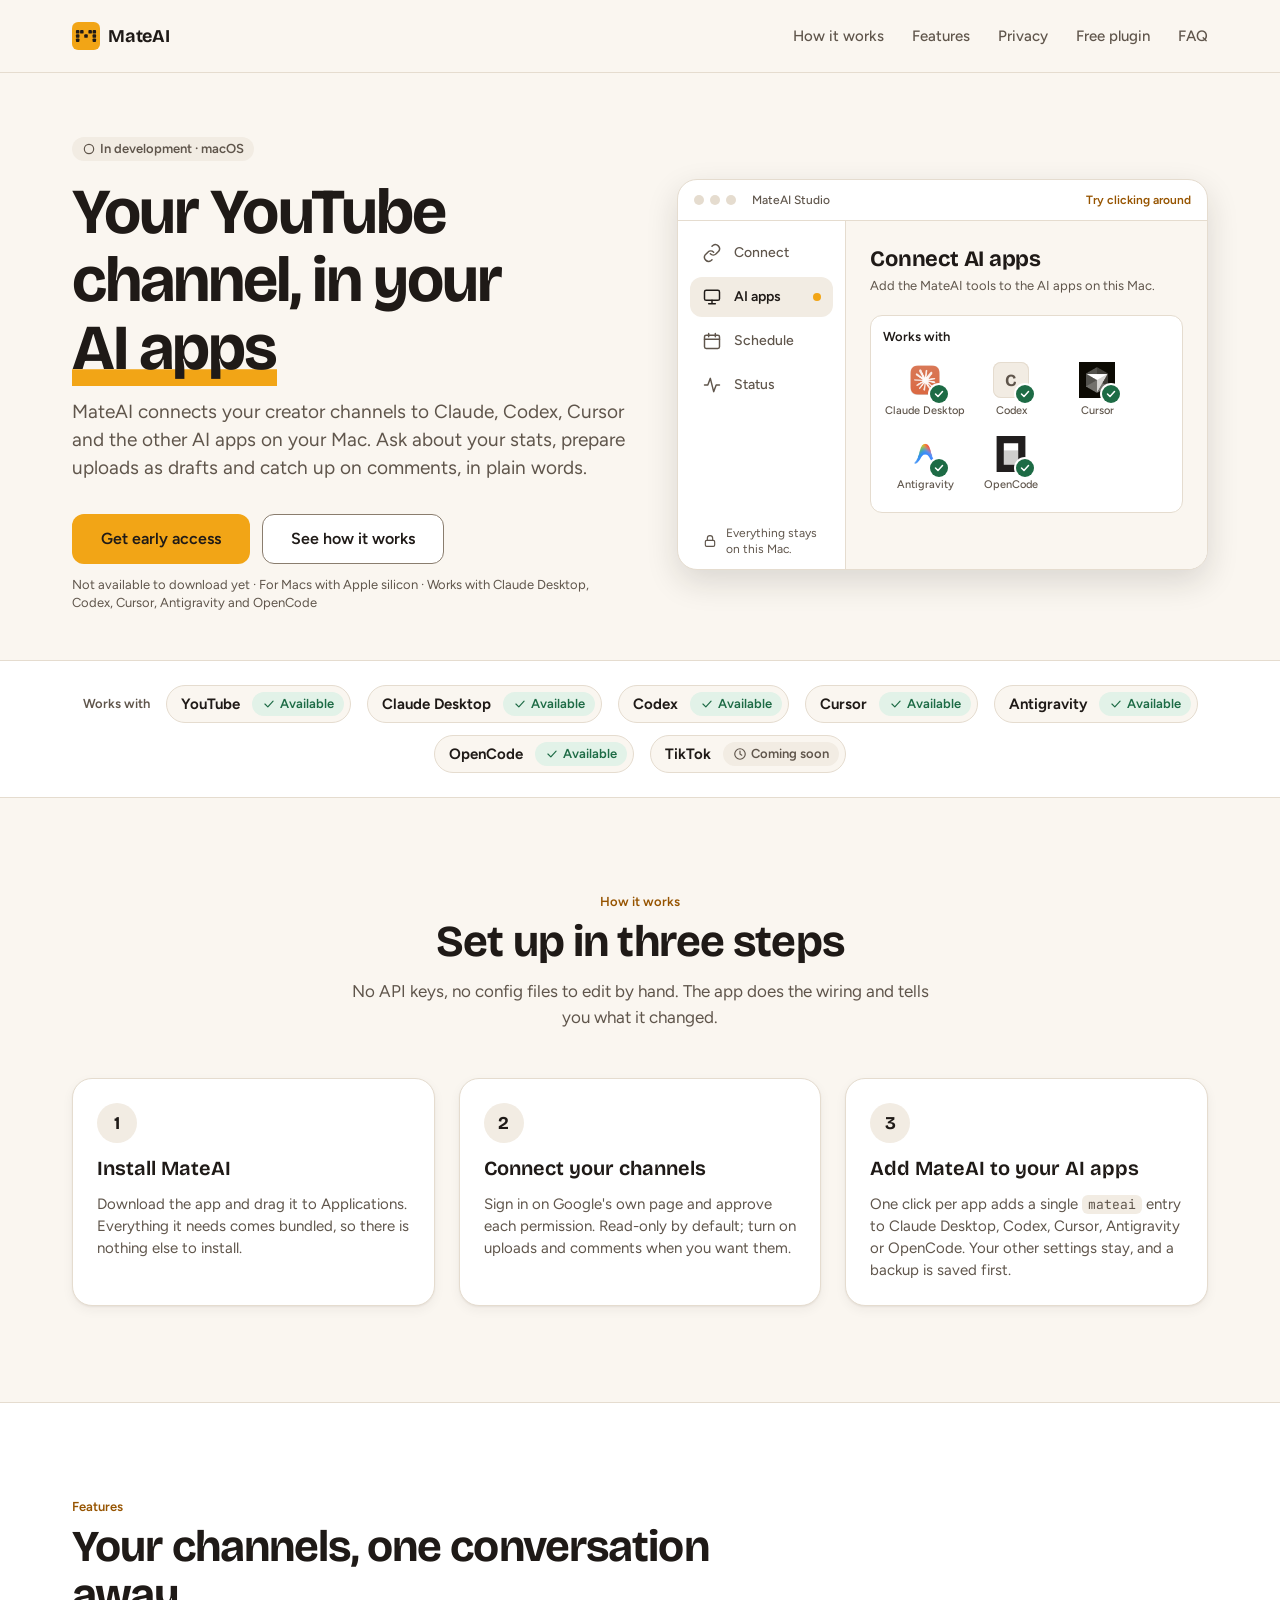
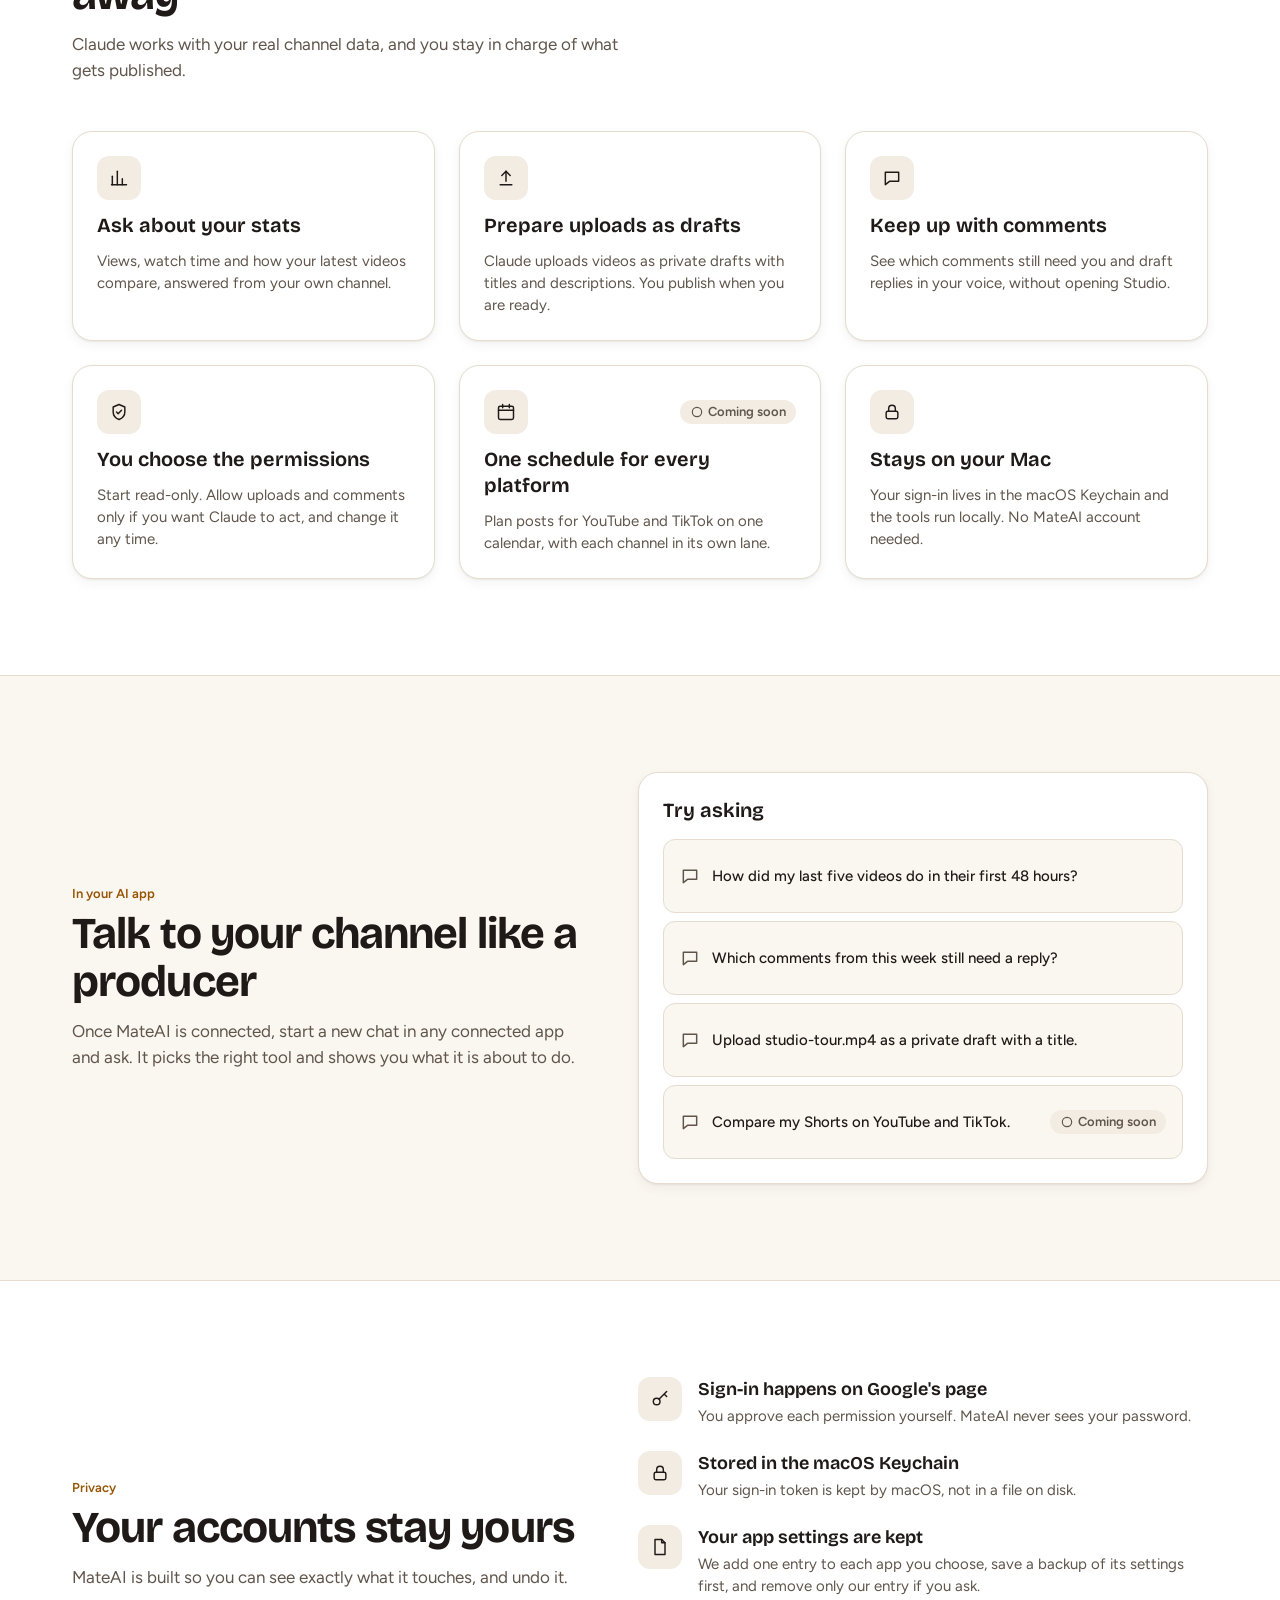
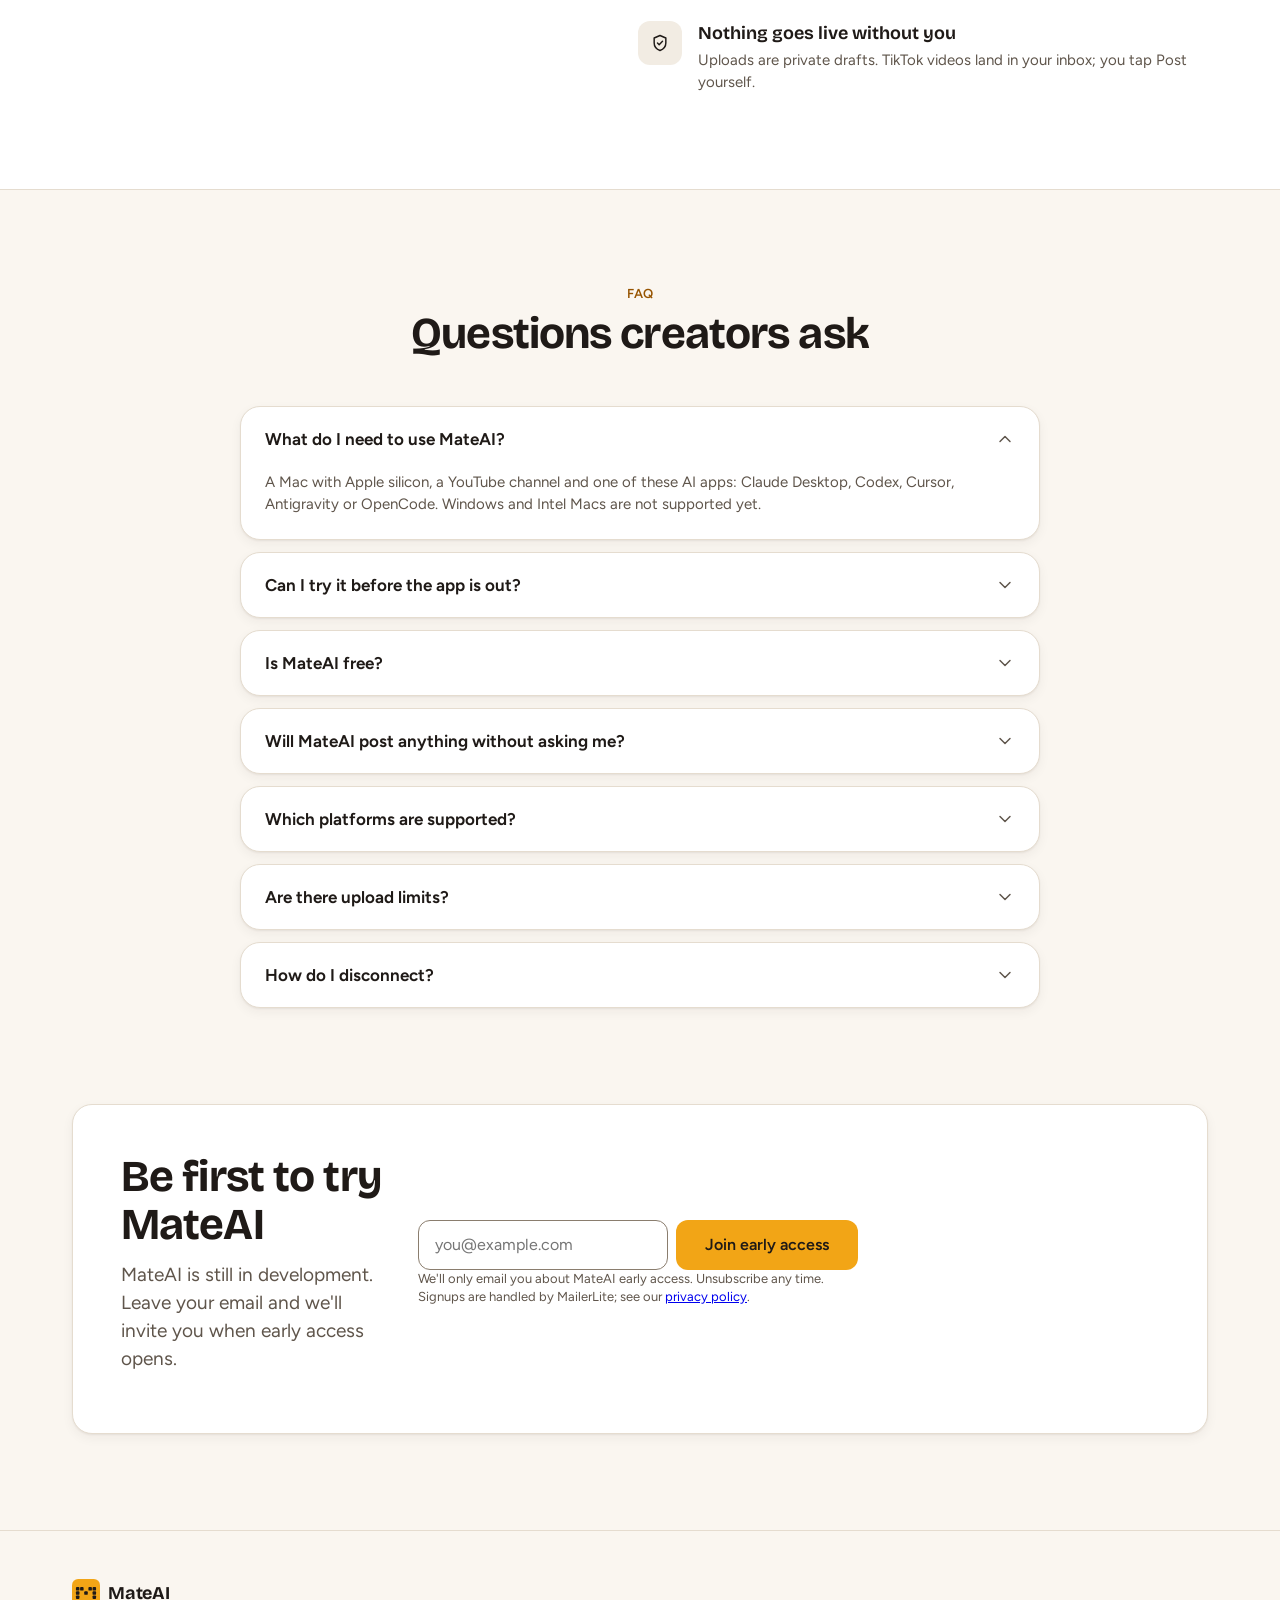
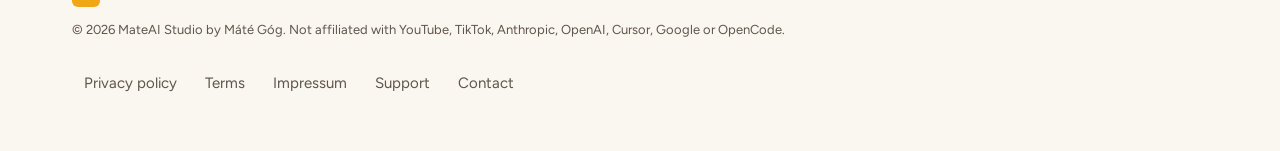
==== commit cb821139: "feat: support links on the free plugin page - "Like the free plugin? Support it" box after step 7: G" ====
--- a/index.html
+++ b/index.html
@@ -17,13 +17,13 @@
     <meta property="og:image" content="https://mateaistudio.com/og.png" />
     <meta name="twitter:card" content="summary_large_image" />
     <script type="application/ld+json">{"@context":"https://schema.org","@type":"SoftwareApplication","name":"MateAI Studio","author":{"@type":"Person","name":"Máté Góg"},"url":"https://mateaistudio.com/","applicationCategory":"MultimediaApplication","operatingSystem":"macOS (Apple silicon)","description":"MateAI Studio connects your YouTube channel to Claude Desktop, Codex, Cursor and other AI apps on your Mac. Ask about your stats, prepare uploads as private drafts and catch up on comments, in plain words."}</script>
-    <script type="module" crossorigin src="/assets/main-D6z2G8KT.js"></script>
-    <link rel="modulepreload" crossorigin href="/assets/SiteHeader-B8RNdfxY.js">
-    <link rel="modulepreload" crossorigin href="/assets/Button-BIp7e04M.js">
-    <link rel="stylesheet" crossorigin href="/assets/SiteHeader-DG1yeNlD.css">
+    <script type="module" crossorigin src="/assets/main-C5wKCTUL.js"></script>
+    <link rel="modulepreload" crossorigin href="/assets/SiteHeader-DppixkRR.js">
+    <link rel="modulepreload" crossorigin href="/assets/Button-DN3BLGIR.js">
+    <link rel="stylesheet" crossorigin href="/assets/SiteHeader-E9fP4OEy.css">
     <script type="application/ld+json">{"@context":"https://schema.org","@type":"FAQPage","mainEntity":[{"@type":"Question","name":"What do I need to use MateAI?","acceptedAnswer":{"@type":"Answer","text":"A Mac with Apple silicon, a YouTube channel and one of these AI apps: Claude Desktop, Codex, Cursor, Antigravity or OpenCode. Windows and Intel Macs are not supported yet."}},{"@type":"Question","name":"Can I try it before the app is out?","acceptedAnswer":{"@type":"Answer","text":"Yes. The free MateAI plugin works today on a Mac, in Claude (with a paid plan) or Google Antigravity. It needs a one-time Google setup of about 20 minutes, and the guide at mateaistudio.com/free-plugin/ walks you through it. MateAI Studio will do that part for you."}},{"@type":"Question","name":"Is MateAI free?","acceptedAnswer":{"@type":"Answer","text":"Yes, MateAI is free during early access. If that changes, you'll hear about it before launch."}},{"@type":"Question","name":"Will MateAI post anything without asking me?","acceptedAnswer":{"@type":"Answer","text":"No. Videos go up as private drafts, and TikTok videos arrive in your inbox as drafts. You publish them yourself."}},{"@type":"Question","name":"Which platforms are supported?","acceptedAnswer":{"@type":"Answer","text":"YouTube today. TikTok drafts are waiting on TikTok's app review, and one schedule across platforms comes next."}},{"@type":"Question","name":"Are there upload limits?","acceptedAnswer":{"@type":"Answer","text":"Google caps daily uploads for all MateAI users together until it approves more. Heavy users can bring their own Google project."}},{"@type":"Question","name":"How do I disconnect?","acceptedAnswer":{"@type":"Answer","text":"Open MateAI and choose Disconnect on the channel, or Remove on an app's card under AI apps. Only MateAI's own entry and sign-in are removed."}}]}</script>
   </head>
   <body>
-    <div id="root"><div class="site"><a class="skip btn btn-secondary" href="#main">Skip to content</a><header class="site-header"><div class="wrap"><a class="logo" href="#top" aria-label="MateAI home"><svg viewBox="0 0 512 512" aria-hidden="true" style="width:28px;height:28px"><rect width="512" height="512" rx="112" fill="#f2a516"></rect><g fill="#1f1a17"><rect x="72" y="148" width="64" height="64" rx="16"></rect><rect x="148" y="148" width="64" height="64" rx="16"></rect><rect x="300" y="148" width="64" height="64" rx="16"></rect><rect x="376" y="148" width="64" height="64" rx="16"></rect><rect x="72" y="224" width="64" height="64" rx="16"></rect><rect x="224" y="224" width="64" height="64" rx="16"></rect><rect x="376" y="224" width="64" height="64" rx="16"></rect><rect x="72" y="300" width="64" height="64" rx="16"></rect><rect x="376" y="300" width="64" height="64" rx="16"></rect></g></svg><span>MateAI</span></a><nav aria-label="Main" style="display:contents"><ul class="site-nav"><li><a href="#how">How it works</a></li><li><a href="#features">Features</a></li><li><a href="#privacy">Privacy</a></li><li><a href="/free-plugin/">Free plugin</a></li><li><a href="#faq">FAQ</a></li></ul></nav></div></header><main id="main"><section class="hero" id="top" aria-labelledby="h-hero"><div class="wrap"><div><span class="pill pill-off"><svg viewBox="0 0 24 24" aria-hidden="true"><circle cx="12" cy="12" r="8"></circle></svg>In development · macOS</span><h1 id="h-hero">Your YouTube channel, in your <span class="hl">AI apps</span></h1><p class="lead">MateAI connects your creator channels to Claude, Codex, Cursor and the other AI apps on your Mac. Ask about your stats, prepare uploads as drafts and catch up on comments, in plain words.</p><div class="actions-row"><a class="btn btn-primary btn-lg" href="#early-access">Get early access</a><a class="btn btn-secondary btn-lg" href="#how">See how it works</a></div><p class="fine">Not available to download yet · For Macs with Apple silicon · Works with Claude Desktop, Codex, Cursor, Antigravity and OpenCode</p></div><figure class="app-preview" aria-label="MateAI Studio app showing YouTube connected and TikTok not connected yet"><div class="app-preview-bar" aria-hidden="true"><span class="dots"><span></span><span></span><span></span></span>MateAI Studio<span class="try-me">Try clicking around</span></div><div class="app-preview-body"><nav class="mini-nav is-live" aria-label="Preview screens"><button type="button" class="nav-item"><svg viewBox="0 0 24 24" aria-hidden="true"><path d="M10 13a5 5 0 0 0 7 0l3-3a5 5 0 0 0-7-7l-1 1"></path><path d="M14 11a5 5 0 0 0-7 0l-3 3a5 5 0 0 0 7 7l1-1"></path></svg>Connect</button><button type="button" class="nav-item" aria-current="page"><svg viewBox="0 0 24 24" aria-hidden="true"><rect x="3" y="4" width="18" height="12" rx="2"></rect><path d="M8 20h8M12 16v4"></path></svg>AI apps</button><button type="button" class="nav-item"><svg viewBox="0 0 24 24" aria-hidden="true"><rect x="3" y="5" width="18" height="16" rx="2"></rect><path d="M3 10h18M8 3v4M16 3v4"></path></svg>Schedule</button><button type="button" class="nav-item"><svg viewBox="0 0 24 24" aria-hidden="true"><path d="M3 12h4l3-8 4 16 3-8h4"></path></svg>Status</button><p class="nav-note"><svg viewBox="0 0 24 24" aria-hidden="true"><rect x="5" y="11" width="14" height="9" rx="2"></rect><path d="M8 11V8a4 4 0 0 1 8 0v3"></path></svg>Everything stays on this Mac.</p></nav><div class="preview-main"><div><h3>Connect AI apps</h3><p class="sub">Add the MateAI tools to the AI apps on this Mac.</p></div><div class="ap-strip"><p class="ap-sum">Works with</p><ul><li class="ap-item"><span class="ap-icon"><img class="app-icon" src="/apps/claude.png" alt="" width="36" height="36"/><span class="ap-badge ap-badge-on" aria-hidden="true"><svg viewBox="0 0 24 24" aria-hidden="true"><path d="m5 12 5 5 9-10"></path></svg></span></span><span class="ap-name">Claude Desktop</span></li><li class="ap-item"><span class="ap-icon"><span class="app-icon mono">C</span><span class="ap-badge ap-badge-on" aria-hidden="true"><svg viewBox="0 0 24 24" aria-hidden="true"><path d="m5 12 5 5 9-10"></path></svg></span></span><span class="ap-name">Codex</span></li><li class="ap-item"><span class="ap-icon"><img class="app-icon" src="/apps/cursor.png" alt="" width="36" height="36"/><span class="ap-badge ap-badge-on" aria-hidden="true"><svg viewBox="0 0 24 24" aria-hidden="true"><path d="m5 12 5 5 9-10"></path></svg></span></span><span class="ap-name">Cursor</span></li><li class="ap-item"><span class="ap-icon"><img class="app-icon" src="/apps/antigravity.png" alt="" width="36" height="36"/><span class="ap-badge ap-badge-on" aria-hidden="true"><svg viewBox="0 0 24 24" aria-hidden="true"><path d="m5 12 5 5 9-10"></path></svg></span></span><span class="ap-name">Antigravity</span></li><li class="ap-item"><span class="ap-icon"><img class="app-icon" src="/apps/opencode.svg" alt="" width="36" height="36"/><span class="ap-badge ap-badge-on" aria-hidden="true"><svg viewBox="0 0 24 24" aria-hidden="true"><path d="m5 12 5 5 9-10"></path></svg></span></span><span class="ap-name">OpenCode</span></li></ul></div></div></div></figure></div></section><section class="platforms" aria-label="Supported platforms"><div class="wrap"><span class="platforms-label">Works with</span><span class="platform-chip">YouTube<!-- --> <span class="pill pill-ok"><svg viewBox="0 0 24 24" aria-hidden="true"><path d="m5 12 5 5 9-10"></path></svg>Available</span></span><span class="platform-chip">Claude Desktop<!-- --> <span class="pill pill-ok"><svg viewBox="0 0 24 24" aria-hidden="true"><path d="m5 12 5 5 9-10"></path></svg>Available</span></span><span class="platform-chip">Codex<!-- --> <span class="pill pill-ok"><svg viewBox="0 0 24 24" aria-hidden="true"><path d="m5 12 5 5 9-10"></path></svg>Available</span></span><span class="platform-chip">Cursor<!-- --> <span class="pill pill-ok"><svg viewBox="0 0 24 24" aria-hidden="true"><path d="m5 12 5 5 9-10"></path></svg>Available</span></span><span class="platform-chip">Antigravity<!-- --> <span class="pill pill-ok"><svg viewBox="0 0 24 24" aria-hidden="true"><path d="m5 12 5 5 9-10"></path></svg>Available</span></span><span class="platform-chip">OpenCode<!-- --> <span class="pill pill-ok"><svg viewBox="0 0 24 24" aria-hidden="true"><path d="m5 12 5 5 9-10"></path></svg>Available</span></span><span class="platform-chip">TikTok<!-- --> <span class="pill pill-off"><svg viewBox="0 0 24 24" aria-hidden="true"><circle cx="12" cy="12" r="9"></circle><path d="M12 7v5l3 2"></path></svg>Coming soon</span></span></div></section><section class="section" id="how" aria-labelledby="h-how"><div class="wrap"><div class="section-head center"><p class="kicker">How it works</p><h2 id="h-how">Set up in three steps</h2><p class="lead">No API keys, no config files to edit by hand. The app does the wiring and tells you what it changed.</p></div><ol class="grid-3" style="list-style:none;margin:0;padding:0"><li class="card step-card"><span class="step-num" aria-hidden="true">1</span><h3>Install MateAI</h3><p>Download the app and drag it to Applications. Everything it needs comes bundled, so there is nothing else to install.</p></li><li class="card step-card"><span class="step-num" aria-hidden="true">2</span><h3>Connect your channels</h3><p>Sign in on Google&#x27;s own page and approve each permission. Read-only by default; turn on uploads and comments when you want them.</p></li><li class="card step-card"><span class="step-num" aria-hidden="true">3</span><h3>Add MateAI to your AI apps</h3><p>One click per app adds a single <code>mateai</code> entry to Claude Desktop, Codex, Cursor, Antigravity or OpenCode. Your other settings stay, and a backup is saved first.</p></li></ol></div></section><section class="section section-alt" id="features" aria-labelledby="h-features"><div class="wrap"><div class="section-head"><p class="kicker">Features</p><h2 id="h-features">Your channels, one conversation away</h2><p class="lead">Claude works with your real channel data, and you stay in charge of what gets published.</p></div><div class="grid-3"><article class="card feature-card"><div class="card-top"><span class="icon-tile"><svg class="i" viewBox="0 0 24 24" aria-hidden="true"><path d="M4 20V10"></path><path d="M10 20V4"></path><path d="M16 20v-7"></path><path d="M21 20H3"></path></svg></span></div><h3>Ask about your stats</h3><p>Views, watch time and how your latest videos compare, answered from your own channel.</p></article><article class="card feature-card"><div class="card-top"><span class="icon-tile"><svg class="i" viewBox="0 0 24 24" aria-hidden="true"><path d="M12 16V4"></path><path d="m7 9 5-5 5 5"></path><path d="M5 20h14"></path></svg></span></div><h3>Prepare uploads as drafts</h3><p>Claude uploads videos as private drafts with titles and descriptions. You publish when you are ready.</p></article><article class="card feature-card"><div class="card-top"><span class="icon-tile"><svg class="i" viewBox="0 0 24 24" aria-hidden="true"><path d="M4 5h16v11H9l-5 4z"></path></svg></span></div><h3>Keep up with comments</h3><p>See which comments still need you and draft replies in your voice, without opening Studio.</p></article><article class="card feature-card"><div class="card-top"><span class="icon-tile"><svg class="i" viewBox="0 0 24 24" aria-hidden="true"><path d="M12 3 5 6v6c0 4 3 7.5 7 9 4-1.5 7-5 7-9V6z"></path><path d="m9 12 2 2 4-4"></path></svg></span></div><h3>You choose the permissions</h3><p>Start read-only. Allow uploads and comments only if you want Claude to act, and change it any time.</p></article><article class="card feature-card"><div class="card-top"><span class="icon-tile"><svg class="i" viewBox="0 0 24 24" aria-hidden="true"><rect x="3" y="5" width="18" height="16" rx="2"></rect><path d="M3 10h18M8 3v4M16 3v4"></path></svg></span><span class="pill pill-off"><svg viewBox="0 0 24 24" aria-hidden="true"><circle cx="12" cy="12" r="8"></circle></svg>Coming soon</span></div><h3>One schedule for every platform</h3><p>Plan posts for YouTube and TikTok on one calendar, with each channel in its own lane.</p></article><article class="card feature-card"><div class="card-top"><span class="icon-tile"><svg class="i" viewBox="0 0 24 24" aria-hidden="true"><rect x="5" y="11" width="14" height="9" rx="2"></rect><path d="M8 11V8a4 4 0 0 1 8 0v3"></path></svg></span></div><h3>Stays on your Mac</h3><p>Your sign-in lives in the macOS Keychain and the tools run locally. No MateAI account needed.</p></article></div></div></section><section class="section" aria-labelledby="h-prompts"><div class="wrap split"><div class="section-head"><p class="kicker">In your AI app</p><h2 id="h-prompts">Talk to your channel like a producer</h2><p class="lead">Once MateAI is connected, start a new chat in any connected app and ask. It picks the right tool and shows you what it is about to do.</p></div><div class="card prompts-card"><h3>Try asking</h3><ul class="prompt-list"><li class="prompt-row"><svg class="i" viewBox="0 0 24 24" aria-hidden="true"><path d="M4 5h16v11H9l-5 4z"></path></svg>How did my last five videos do in their first 48 hours?</li><li class="prompt-row"><svg class="i" viewBox="0 0 24 24" aria-hidden="true"><path d="M4 5h16v11H9l-5 4z"></path></svg>Which comments from this week still need a reply?</li><li class="prompt-row"><svg class="i" viewBox="0 0 24 24" aria-hidden="true"><path d="M4 5h16v11H9l-5 4z"></path></svg>Upload studio-tour.mp4 as a private draft with a title.</li><li class="prompt-row"><svg class="i" viewBox="0 0 24 24" aria-hidden="true"><path d="M4 5h16v11H9l-5 4z"></path></svg>Compare my Shorts on YouTube and TikTok.<span class="pill pill-off"><svg viewBox="0 0 24 24" aria-hidden="true"><circle cx="12" cy="12" r="8"></circle></svg>Coming soon</span></li></ul></div></div></section><section class="section section-alt" id="privacy" aria-labelledby="h-privacy"><div class="wrap split"><div class="section-head"><p class="kicker">Privacy</p><h2 id="h-privacy">Your accounts stay yours</h2><p class="lead">MateAI is built so you can see exactly what it touches, and undo it.</p></div><div class="trust-list"><div class="trust-row"><span class="icon-tile"><svg class="i" viewBox="0 0 24 24" aria-hidden="true"><circle cx="8" cy="15" r="4"></circle><path d="m11 12 9-9M17 6l3 3"></path></svg></span><div><h3>Sign-in happens on Google&#x27;s page</h3><p>You approve each permission yourself. MateAI never sees your password.</p></div></div><div class="trust-row"><span class="icon-tile"><svg class="i" viewBox="0 0 24 24" aria-hidden="true"><rect x="5" y="11" width="14" height="9" rx="2"></rect><path d="M8 11V8a4 4 0 0 1 8 0v3"></path></svg></span><div><h3>Stored in the macOS Keychain</h3><p>Your sign-in token is kept by macOS, not in a file on disk.</p></div></div><div class="trust-row"><span class="icon-tile"><svg class="i" viewBox="0 0 24 24" aria-hidden="true"><path d="M14 3H6v18h12V7z"></path><path d="M14 3v4h4"></path></svg></span><div><h3>Your app settings are kept</h3><p>We add one entry to each app you choose, save a backup of its settings first, and remove only our entry if you ask.</p></div></div><div class="trust-row"><span class="icon-tile"><svg class="i" viewBox="0 0 24 24" aria-hidden="true"><path d="M12 3 5 6v6c0 4 3 7.5 7 9 4-1.5 7-5 7-9V6z"></path><path d="m9 12 2 2 4-4"></path></svg></span><div><h3>Nothing goes live without you</h3><p>Uploads are private drafts. TikTok videos land in your inbox; you tap Post yourself.</p></div></div></div></div></section><section class="section" id="faq" aria-labelledby="h-faq"><div class="wrap"><div class="section-head center"><p class="kicker">FAQ</p><h2 id="h-faq">Questions creators ask</h2></div><div class="faq"><details class="faq-item" open=""><summary>What do I need to use MateAI?<svg class="i" viewBox="0 0 24 24" aria-hidden="true"><path d="m6 9 6 6 6-6"></path></svg></summary><div class="faq-body"><p>A Mac with Apple silicon, a YouTube channel and one of these AI apps: Claude Desktop, Codex, Cursor, Antigravity or OpenCode. Windows and Intel Macs are not supported yet.</p></div></details><details class="faq-item"><summary>Can I try it before the app is out?<svg class="i" viewBox="0 0 24 24" aria-hidden="true"><path d="m6 9 6 6 6-6"></path></svg></summary><div class="faq-body"><p>Yes. The free MateAI plugin works today on a Mac, in Claude (with a paid plan) or Google Antigravity. It needs a one-time Google setup of about 20 minutes, and the guide at mateaistudio.com/free-plugin/ walks you through it. MateAI Studio will do that part for you.</p></div></details><details class="faq-item"><summary>Is MateAI free?<svg class="i" viewBox="0 0 24 24" aria-hidden="true"><path d="m6 9 6 6 6-6"></path></svg></summary><div class="faq-body"><p>Yes, MateAI is free during early access. If that changes, you&#x27;ll hear about it before launch.</p></div></details><details class="faq-item"><summary>Will MateAI post anything without asking me?<svg class="i" viewBox="0 0 24 24" aria-hidden="true"><path d="m6 9 6 6 6-6"></path></svg></summary><div class="faq-body"><p>No. Videos go up as private drafts, and TikTok videos arrive in your inbox as drafts. You publish them yourself.</p></div></details><details class="faq-item"><summary>Which platforms are supported?<svg class="i" viewBox="0 0 24 24" aria-hidden="true"><path d="m6 9 6 6 6-6"></path></svg></summary><div class="faq-body"><p>YouTube today. TikTok drafts are waiting on TikTok&#x27;s app review, and one schedule across platforms comes next.</p></div></details><details class="faq-item"><summary>Are there upload limits?<svg class="i" viewBox="0 0 24 24" aria-hidden="true"><path d="m6 9 6 6 6-6"></path></svg></summary><div class="faq-body"><p>Google caps daily uploads for all MateAI users together until it approves more. Heavy users can bring their own Google project.</p></div></details><details class="faq-item"><summary>How do I disconnect?<svg class="i" viewBox="0 0 24 24" aria-hidden="true"><path d="m6 9 6 6 6-6"></path></svg></summary><div class="faq-body"><p>Open MateAI and choose Disconnect on the channel, or Remove on an app&#x27;s card under AI apps. Only MateAI&#x27;s own entry and sign-in are removed.</p></div></details></div></div></section><section class="section" id="early-access" aria-labelledby="h-cta" style="padding-top:0"><div class="wrap"><div class="card cta-band"><div><h2 id="h-cta">Be first to try MateAI</h2><p class="lead">MateAI is still in development. Leave your email and we&#x27;ll invite you when early access opens.</p></div><form class="signup"><div class="signup-row"><label class="sr-only" for="signup-email">Email address</label><input id="signup-email" class="signup-input" name="email" type="email" required="" autoComplete="email" placeholder="you@example.com"/><button class="btn btn-primary btn-lg" type="submit">Join early access</button></div><p class="fine">We&#x27;ll only email you about MateAI early access. Unsubscribe any time. Signups are handled by MailerLite; see our <a href="/privacy">privacy policy</a>.</p></form></div></div></section></main><footer class="site-footer"><div class="wrap"><div><a class="logo" href="#top" aria-label="MateAI home"><svg viewBox="0 0 512 512" aria-hidden="true" style="width:28px;height:28px"><rect width="512" height="512" rx="112" fill="#f2a516"></rect><g fill="#1f1a17"><rect x="72" y="148" width="64" height="64" rx="16"></rect><rect x="148" y="148" width="64" height="64" rx="16"></rect><rect x="300" y="148" width="64" height="64" rx="16"></rect><rect x="376" y="148" width="64" height="64" rx="16"></rect><rect x="72" y="224" width="64" height="64" rx="16"></rect><rect x="224" y="224" width="64" height="64" rx="16"></rect><rect x="376" y="224" width="64" height="64" rx="16"></rect><rect x="72" y="300" width="64" height="64" rx="16"></rect><rect x="376" y="300" width="64" height="64" rx="16"></rect></g></svg><span>MateAI</span></a><p class="fine">© 2026 MateAI Studio by Máté Góg. Not affiliated with YouTube, TikTok, Anthropic, OpenAI, Cursor, Google or OpenCode.</p></div><nav aria-label="Footer"><ul class="footer-links"><li><a href="/privacy">Privacy policy</a></li><li><a href="/terms/">Terms</a></li><li><a href="/impressum/">Impressum</a></li><li><a href="mailto:gog.mate@gmail.com">Contact</a></li></ul></nav></div></footer></div></div>
+    <div id="root"><div class="site"><a class="skip btn btn-secondary" href="#main">Skip to content</a><header class="site-header"><div class="wrap"><a class="logo" href="#top" aria-label="MateAI home"><svg viewBox="0 0 512 512" aria-hidden="true" style="width:28px;height:28px"><rect width="512" height="512" rx="112" fill="#f2a516"></rect><g fill="#1f1a17"><rect x="72" y="148" width="64" height="64" rx="16"></rect><rect x="148" y="148" width="64" height="64" rx="16"></rect><rect x="300" y="148" width="64" height="64" rx="16"></rect><rect x="376" y="148" width="64" height="64" rx="16"></rect><rect x="72" y="224" width="64" height="64" rx="16"></rect><rect x="224" y="224" width="64" height="64" rx="16"></rect><rect x="376" y="224" width="64" height="64" rx="16"></rect><rect x="72" y="300" width="64" height="64" rx="16"></rect><rect x="376" y="300" width="64" height="64" rx="16"></rect></g></svg><span>MateAI</span></a><nav aria-label="Main" style="display:contents"><ul class="site-nav"><li><a href="#how">How it works</a></li><li><a href="#features">Features</a></li><li><a href="#privacy">Privacy</a></li><li><a href="/free-plugin/">Free plugin</a></li><li><a href="#faq">FAQ</a></li></ul></nav></div></header><main id="main"><section class="hero" id="top" aria-labelledby="h-hero"><div class="wrap"><div><span class="pill pill-off"><svg viewBox="0 0 24 24" aria-hidden="true"><circle cx="12" cy="12" r="8"></circle></svg>In development · macOS</span><h1 id="h-hero">Your YouTube channel, in your <span class="hl">AI apps</span></h1><p class="lead">MateAI connects your creator channels to Claude, Codex, Cursor and the other AI apps on your Mac. Ask about your stats, prepare uploads as drafts and catch up on comments, in plain words.</p><div class="actions-row"><a class="btn btn-primary btn-lg" href="#early-access">Get early access</a><a class="btn btn-secondary btn-lg" href="#how">See how it works</a></div><p class="fine">Not available to download yet · For Macs with Apple silicon · Works with Claude Desktop, Codex, Cursor, Antigravity and OpenCode</p></div><figure class="app-preview" aria-label="MateAI Studio app showing YouTube connected and TikTok not connected yet"><div class="app-preview-bar" aria-hidden="true"><span class="dots"><span></span><span></span><span></span></span>MateAI Studio<span class="try-me">Try clicking around</span></div><div class="app-preview-body"><nav class="mini-nav is-live" aria-label="Preview screens"><button type="button" class="nav-item"><svg viewBox="0 0 24 24" aria-hidden="true"><path d="M10 13a5 5 0 0 0 7 0l3-3a5 5 0 0 0-7-7l-1 1"></path><path d="M14 11a5 5 0 0 0-7 0l-3 3a5 5 0 0 0 7 7l1-1"></path></svg>Connect</button><button type="button" class="nav-item" aria-current="page"><svg viewBox="0 0 24 24" aria-hidden="true"><rect x="3" y="4" width="18" height="12" rx="2"></rect><path d="M8 20h8M12 16v4"></path></svg>AI apps</button><button type="button" class="nav-item"><svg viewBox="0 0 24 24" aria-hidden="true"><rect x="3" y="5" width="18" height="16" rx="2"></rect><path d="M3 10h18M8 3v4M16 3v4"></path></svg>Schedule</button><button type="button" class="nav-item"><svg viewBox="0 0 24 24" aria-hidden="true"><path d="M3 12h4l3-8 4 16 3-8h4"></path></svg>Status</button><p class="nav-note"><svg viewBox="0 0 24 24" aria-hidden="true"><rect x="5" y="11" width="14" height="9" rx="2"></rect><path d="M8 11V8a4 4 0 0 1 8 0v3"></path></svg>Everything stays on this Mac.</p></nav><div class="preview-main"><div><h3>Connect AI apps</h3><p class="sub">Add the MateAI tools to the AI apps on this Mac.</p></div><div class="ap-strip"><p class="ap-sum">Works with</p><ul><li class="ap-item"><span class="ap-icon"><img class="app-icon" src="/apps/claude.png" alt="" width="36" height="36"/><span class="ap-badge ap-badge-on" aria-hidden="true"><svg viewBox="0 0 24 24" aria-hidden="true"><path d="m5 12 5 5 9-10"></path></svg></span></span><span class="ap-name">Claude Desktop</span></li><li class="ap-item"><span class="ap-icon"><span class="app-icon mono">C</span><span class="ap-badge ap-badge-on" aria-hidden="true"><svg viewBox="0 0 24 24" aria-hidden="true"><path d="m5 12 5 5 9-10"></path></svg></span></span><span class="ap-name">Codex</span></li><li class="ap-item"><span class="ap-icon"><img class="app-icon" src="/apps/cursor.png" alt="" width="36" height="36"/><span class="ap-badge ap-badge-on" aria-hidden="true"><svg viewBox="0 0 24 24" aria-hidden="true"><path d="m5 12 5 5 9-10"></path></svg></span></span><span class="ap-name">Cursor</span></li><li class="ap-item"><span class="ap-icon"><img class="app-icon" src="/apps/antigravity.png" alt="" width="36" height="36"/><span class="ap-badge ap-badge-on" aria-hidden="true"><svg viewBox="0 0 24 24" aria-hidden="true"><path d="m5 12 5 5 9-10"></path></svg></span></span><span class="ap-name">Antigravity</span></li><li class="ap-item"><span class="ap-icon"><img class="app-icon" src="/apps/opencode.svg" alt="" width="36" height="36"/><span class="ap-badge ap-badge-on" aria-hidden="true"><svg viewBox="0 0 24 24" aria-hidden="true"><path d="m5 12 5 5 9-10"></path></svg></span></span><span class="ap-name">OpenCode</span></li></ul></div></div></div></figure></div></section><section class="platforms" aria-label="Supported platforms"><div class="wrap"><span class="platforms-label">Works with</span><span class="platform-chip">YouTube<!-- --> <span class="pill pill-ok"><svg viewBox="0 0 24 24" aria-hidden="true"><path d="m5 12 5 5 9-10"></path></svg>Available</span></span><span class="platform-chip">Claude Desktop<!-- --> <span class="pill pill-ok"><svg viewBox="0 0 24 24" aria-hidden="true"><path d="m5 12 5 5 9-10"></path></svg>Available</span></span><span class="platform-chip">Codex<!-- --> <span class="pill pill-ok"><svg viewBox="0 0 24 24" aria-hidden="true"><path d="m5 12 5 5 9-10"></path></svg>Available</span></span><span class="platform-chip">Cursor<!-- --> <span class="pill pill-ok"><svg viewBox="0 0 24 24" aria-hidden="true"><path d="m5 12 5 5 9-10"></path></svg>Available</span></span><span class="platform-chip">Antigravity<!-- --> <span class="pill pill-ok"><svg viewBox="0 0 24 24" aria-hidden="true"><path d="m5 12 5 5 9-10"></path></svg>Available</span></span><span class="platform-chip">OpenCode<!-- --> <span class="pill pill-ok"><svg viewBox="0 0 24 24" aria-hidden="true"><path d="m5 12 5 5 9-10"></path></svg>Available</span></span><span class="platform-chip">TikTok<!-- --> <span class="pill pill-off"><svg viewBox="0 0 24 24" aria-hidden="true"><circle cx="12" cy="12" r="9"></circle><path d="M12 7v5l3 2"></path></svg>Coming soon</span></span></div></section><section class="section" id="how" aria-labelledby="h-how"><div class="wrap"><div class="section-head center"><p class="kicker">How it works</p><h2 id="h-how">Set up in three steps</h2><p class="lead">No API keys, no config files to edit by hand. The app does the wiring and tells you what it changed.</p></div><ol class="grid-3" style="list-style:none;margin:0;padding:0"><li class="card step-card"><span class="step-num" aria-hidden="true">1</span><h3>Install MateAI</h3><p>Download the app and drag it to Applications. Everything it needs comes bundled, so there is nothing else to install.</p></li><li class="card step-card"><span class="step-num" aria-hidden="true">2</span><h3>Connect your channels</h3><p>Sign in on Google&#x27;s own page and approve each permission. Read-only by default; turn on uploads and comments when you want them.</p></li><li class="card step-card"><span class="step-num" aria-hidden="true">3</span><h3>Add MateAI to your AI apps</h3><p>One click per app adds a single <code>mateai</code> entry to Claude Desktop, Codex, Cursor, Antigravity or OpenCode. Your other settings stay, and a backup is saved first.</p></li></ol></div></section><section class="section section-alt" id="features" aria-labelledby="h-features"><div class="wrap"><div class="section-head"><p class="kicker">Features</p><h2 id="h-features">Your channels, one conversation away</h2><p class="lead">Claude works with your real channel data, and you stay in charge of what gets published.</p></div><div class="grid-3"><article class="card feature-card"><div class="card-top"><span class="icon-tile"><svg class="i" viewBox="0 0 24 24" aria-hidden="true"><path d="M4 20V10"></path><path d="M10 20V4"></path><path d="M16 20v-7"></path><path d="M21 20H3"></path></svg></span></div><h3>Ask about your stats</h3><p>Views, watch time and how your latest videos compare, answered from your own channel.</p></article><article class="card feature-card"><div class="card-top"><span class="icon-tile"><svg class="i" viewBox="0 0 24 24" aria-hidden="true"><path d="M12 16V4"></path><path d="m7 9 5-5 5 5"></path><path d="M5 20h14"></path></svg></span></div><h3>Prepare uploads as drafts</h3><p>Claude uploads videos as private drafts with titles and descriptions. You publish when you are ready.</p></article><article class="card feature-card"><div class="card-top"><span class="icon-tile"><svg class="i" viewBox="0 0 24 24" aria-hidden="true"><path d="M4 5h16v11H9l-5 4z"></path></svg></span></div><h3>Keep up with comments</h3><p>See which comments still need you and draft replies in your voice, without opening Studio.</p></article><article class="card feature-card"><div class="card-top"><span class="icon-tile"><svg class="i" viewBox="0 0 24 24" aria-hidden="true"><path d="M12 3 5 6v6c0 4 3 7.5 7 9 4-1.5 7-5 7-9V6z"></path><path d="m9 12 2 2 4-4"></path></svg></span></div><h3>You choose the permissions</h3><p>Start read-only. Allow uploads and comments only if you want Claude to act, and change it any time.</p></article><article class="card feature-card"><div class="card-top"><span class="icon-tile"><svg class="i" viewBox="0 0 24 24" aria-hidden="true"><rect x="3" y="5" width="18" height="16" rx="2"></rect><path d="M3 10h18M8 3v4M16 3v4"></path></svg></span><span class="pill pill-off"><svg viewBox="0 0 24 24" aria-hidden="true"><circle cx="12" cy="12" r="8"></circle></svg>Coming soon</span></div><h3>One schedule for every platform</h3><p>Plan posts for YouTube and TikTok on one calendar, with each channel in its own lane.</p></article><article class="card feature-card"><div class="card-top"><span class="icon-tile"><svg class="i" viewBox="0 0 24 24" aria-hidden="true"><rect x="5" y="11" width="14" height="9" rx="2"></rect><path d="M8 11V8a4 4 0 0 1 8 0v3"></path></svg></span></div><h3>Stays on your Mac</h3><p>Your sign-in lives in the macOS Keychain and the tools run locally. No MateAI account needed.</p></article></div></div></section><section class="section" aria-labelledby="h-prompts"><div class="wrap split"><div class="section-head"><p class="kicker">In your AI app</p><h2 id="h-prompts">Talk to your channel like a producer</h2><p class="lead">Once MateAI is connected, start a new chat in any connected app and ask. It picks the right tool and shows you what it is about to do.</p></div><div class="card prompts-card"><h3>Try asking</h3><ul class="prompt-list"><li class="prompt-row"><svg class="i" viewBox="0 0 24 24" aria-hidden="true"><path d="M4 5h16v11H9l-5 4z"></path></svg>How did my last five videos do in their first 48 hours?</li><li class="prompt-row"><svg class="i" viewBox="0 0 24 24" aria-hidden="true"><path d="M4 5h16v11H9l-5 4z"></path></svg>Which comments from this week still need a reply?</li><li class="prompt-row"><svg class="i" viewBox="0 0 24 24" aria-hidden="true"><path d="M4 5h16v11H9l-5 4z"></path></svg>Upload studio-tour.mp4 as a private draft with a title.</li><li class="prompt-row"><svg class="i" viewBox="0 0 24 24" aria-hidden="true"><path d="M4 5h16v11H9l-5 4z"></path></svg>Compare my Shorts on YouTube and TikTok.<span class="pill pill-off"><svg viewBox="0 0 24 24" aria-hidden="true"><circle cx="12" cy="12" r="8"></circle></svg>Coming soon</span></li></ul></div></div></section><section class="section section-alt" id="privacy" aria-labelledby="h-privacy"><div class="wrap split"><div class="section-head"><p class="kicker">Privacy</p><h2 id="h-privacy">Your accounts stay yours</h2><p class="lead">MateAI is built so you can see exactly what it touches, and undo it.</p></div><div class="trust-list"><div class="trust-row"><span class="icon-tile"><svg class="i" viewBox="0 0 24 24" aria-hidden="true"><circle cx="8" cy="15" r="4"></circle><path d="m11 12 9-9M17 6l3 3"></path></svg></span><div><h3>Sign-in happens on Google&#x27;s page</h3><p>You approve each permission yourself. MateAI never sees your password.</p></div></div><div class="trust-row"><span class="icon-tile"><svg class="i" viewBox="0 0 24 24" aria-hidden="true"><rect x="5" y="11" width="14" height="9" rx="2"></rect><path d="M8 11V8a4 4 0 0 1 8 0v3"></path></svg></span><div><h3>Stored in the macOS Keychain</h3><p>Your sign-in token is kept by macOS, not in a file on disk.</p></div></div><div class="trust-row"><span class="icon-tile"><svg class="i" viewBox="0 0 24 24" aria-hidden="true"><path d="M14 3H6v18h12V7z"></path><path d="M14 3v4h4"></path></svg></span><div><h3>Your app settings are kept</h3><p>We add one entry to each app you choose, save a backup of its settings first, and remove only our entry if you ask.</p></div></div><div class="trust-row"><span class="icon-tile"><svg class="i" viewBox="0 0 24 24" aria-hidden="true"><path d="M12 3 5 6v6c0 4 3 7.5 7 9 4-1.5 7-5 7-9V6z"></path><path d="m9 12 2 2 4-4"></path></svg></span><div><h3>Nothing goes live without you</h3><p>Uploads are private drafts. TikTok videos land in your inbox; you tap Post yourself.</p></div></div></div></div></section><section class="section" id="faq" aria-labelledby="h-faq"><div class="wrap"><div class="section-head center"><p class="kicker">FAQ</p><h2 id="h-faq">Questions creators ask</h2></div><div class="faq"><details class="faq-item" open=""><summary>What do I need to use MateAI?<svg class="i" viewBox="0 0 24 24" aria-hidden="true"><path d="m6 9 6 6 6-6"></path></svg></summary><div class="faq-body"><p>A Mac with Apple silicon, a YouTube channel and one of these AI apps: Claude Desktop, Codex, Cursor, Antigravity or OpenCode. Windows and Intel Macs are not supported yet.</p></div></details><details class="faq-item"><summary>Can I try it before the app is out?<svg class="i" viewBox="0 0 24 24" aria-hidden="true"><path d="m6 9 6 6 6-6"></path></svg></summary><div class="faq-body"><p>Yes. The free MateAI plugin works today on a Mac, in Claude (with a paid plan) or Google Antigravity. It needs a one-time Google setup of about 20 minutes, and the guide at mateaistudio.com/free-plugin/ walks you through it. MateAI Studio will do that part for you.</p></div></details><details class="faq-item"><summary>Is MateAI free?<svg class="i" viewBox="0 0 24 24" aria-hidden="true"><path d="m6 9 6 6 6-6"></path></svg></summary><div class="faq-body"><p>Yes, MateAI is free during early access. If that changes, you&#x27;ll hear about it before launch.</p></div></details><details class="faq-item"><summary>Will MateAI post anything without asking me?<svg class="i" viewBox="0 0 24 24" aria-hidden="true"><path d="m6 9 6 6 6-6"></path></svg></summary><div class="faq-body"><p>No. Videos go up as private drafts, and TikTok videos arrive in your inbox as drafts. You publish them yourself.</p></div></details><details class="faq-item"><summary>Which platforms are supported?<svg class="i" viewBox="0 0 24 24" aria-hidden="true"><path d="m6 9 6 6 6-6"></path></svg></summary><div class="faq-body"><p>YouTube today. TikTok drafts are waiting on TikTok&#x27;s app review, and one schedule across platforms comes next.</p></div></details><details class="faq-item"><summary>Are there upload limits?<svg class="i" viewBox="0 0 24 24" aria-hidden="true"><path d="m6 9 6 6 6-6"></path></svg></summary><div class="faq-body"><p>Google caps daily uploads for all MateAI users together until it approves more. Heavy users can bring their own Google project.</p></div></details><details class="faq-item"><summary>How do I disconnect?<svg class="i" viewBox="0 0 24 24" aria-hidden="true"><path d="m6 9 6 6 6-6"></path></svg></summary><div class="faq-body"><p>Open MateAI and choose Disconnect on the channel, or Remove on an app&#x27;s card under AI apps. Only MateAI&#x27;s own entry and sign-in are removed.</p></div></details></div></div></section><section class="section" id="early-access" aria-labelledby="h-cta" style="padding-top:0"><div class="wrap"><div class="card cta-band"><div><h2 id="h-cta">Be first to try MateAI</h2><p class="lead">MateAI is still in development. Leave your email and we&#x27;ll invite you when early access opens.</p></div><form class="signup"><div class="signup-row"><label class="sr-only" for="signup-email">Email address</label><input id="signup-email" class="signup-input" name="email" type="email" required="" autoComplete="email" placeholder="you@example.com"/><button class="btn btn-primary btn-lg" type="submit">Join early access</button></div><p class="fine">We&#x27;ll only email you about MateAI early access. Unsubscribe any time. Signups are handled by MailerLite; see our <a href="/privacy">privacy policy</a>.</p></form></div></div></section></main><footer class="site-footer"><div class="wrap"><div><a class="logo" href="#top" aria-label="MateAI home"><svg viewBox="0 0 512 512" aria-hidden="true" style="width:28px;height:28px"><rect width="512" height="512" rx="112" fill="#f2a516"></rect><g fill="#1f1a17"><rect x="72" y="148" width="64" height="64" rx="16"></rect><rect x="148" y="148" width="64" height="64" rx="16"></rect><rect x="300" y="148" width="64" height="64" rx="16"></rect><rect x="376" y="148" width="64" height="64" rx="16"></rect><rect x="72" y="224" width="64" height="64" rx="16"></rect><rect x="224" y="224" width="64" height="64" rx="16"></rect><rect x="376" y="224" width="64" height="64" rx="16"></rect><rect x="72" y="300" width="64" height="64" rx="16"></rect><rect x="376" y="300" width="64" height="64" rx="16"></rect></g></svg><span>MateAI</span></a><p class="fine">© 2026 MateAI Studio by Máté Góg. Not affiliated with YouTube, TikTok, Anthropic, OpenAI, Cursor, Google or OpenCode.</p></div><nav aria-label="Footer"><ul class="footer-links"><li><a href="/privacy">Privacy policy</a></li><li><a href="/terms/">Terms</a></li><li><a href="/impressum/">Impressum</a></li><li><a href="/free-plugin/#support">Support</a></li><li><a href="mailto:gog.mate@gmail.com">Contact</a></li></ul></nav></div></footer></div></div>
   </body>
 </html>
--- a/assets/SiteHeader-E9fP4OEy.css
+++ b/assets/SiteHeader-E9fP4OEy.css
@@ -0,0 +1 @@
+@font-face{font-family:Bricolage Grotesque;font-style:normal;font-display:swap;font-weight:200 800;src:url(/fonts/bricolage-grotesque-latin-opsz-normal.woff2) format("woff2-variations");unicode-range:U+0000-00FF,U+0131,U+0152-0153,U+02BB-02BC,U+02C6,U+02DA,U+02DC,U+0304,U+0308,U+0329,U+2000-206F,U+20AC,U+2122,U+2191,U+2193,U+2212,U+2215,U+FEFF,U+FFFD}@font-face{font-family:Bricolage Grotesque;font-style:normal;font-display:swap;font-weight:200 800;src:url(/fonts/bricolage-grotesque-latin-ext-opsz-normal.woff2) format("woff2-variations");unicode-range:U+0100-02BA,U+02BD-02C5,U+02C7-02CC,U+02CE-02D7,U+02DD-02FF,U+1D00-1DBF,U+1E00-1E9F,U+1EF2-1EFF,U+2020,U+20A0-20AB,U+20AD-20C0,U+2113,U+2C60-2C7F,U+A720-A7FF}@font-face{font-family:Figtree;font-style:normal;font-display:swap;font-weight:300 900;src:url(/fonts/figtree-latin-wght-normal.woff2) format("woff2-variations");unicode-range:U+0000-00FF,U+0131,U+0152-0153,U+02BB-02BC,U+02C6,U+02DA,U+02DC,U+0304,U+0308,U+0329,U+2000-206F,U+20AC,U+2122,U+2191,U+2193,U+2212,U+2215,U+FEFF,U+FFFD}@font-face{font-family:Figtree;font-style:normal;font-display:swap;font-weight:300 900;src:url(/fonts/figtree-latin-ext-wght-normal.woff2) format("woff2-variations");unicode-range:U+0100-02BA,U+02BD-02C5,U+02C7-02CC,U+02CE-02D7,U+02DD-02FF,U+1D00-1DBF,U+1E00-1E9F,U+1EF2-1EFF,U+2020,U+20A0-20AB,U+20AD-20C0,U+2113,U+2C60-2C7F,U+A720-A7FF}@font-face{font-family:JetBrains Mono;font-style:normal;font-display:swap;font-weight:100 800;src:url(/fonts/jetbrains-mono-latin-wght-normal.woff2) format("woff2-variations");unicode-range:U+0000-00FF,U+0131,U+0152-0153,U+02BB-02BC,U+02C6,U+02DA,U+02DC,U+0304,U+0308,U+0329,U+2000-206F,U+20AC,U+2122,U+2191,U+2193,U+2212,U+2215,U+FEFF,U+FFFD}html{scroll-behavior:smooth;scroll-padding-top:88px}@media (prefers-reduced-motion: reduce){html{scroll-behavior:auto}}@font-face{font-family:Cookie;font-style:normal;font-display:swap;font-weight:400;src:url(/fonts/cookie-latin-400-normal.woff2) format("woff2")}body{margin:0;background:var(--bg);color:var(--ink);font:15px/22px var(--font-sans);-webkit-font-smoothing:antialiased}.btn{display:inline-flex;align-items:center;justify-content:center;gap:var(--space-2);min-height:40px;padding:0 var(--space-5);border-radius:var(--radius-md);border:1px solid transparent;font:600 15px/22px var(--font-sans);cursor:pointer;transition:background-color .15s cubic-bezier(.2,0,0,1),transform .1s cubic-bezier(.2,0,0,1)}.btn svg{width:16px;height:16px;fill:none;stroke:currentColor;stroke-width:1.75;stroke-linecap:round;stroke-linejoin:round}.btn:active:not(:disabled){transform:scale(.98)}.btn-primary{background:var(--brand);color:var(--on-brand)}.btn-primary:hover:not(:disabled){background:var(--brand-hover)}.btn-secondary{background:var(--surface);color:var(--ink);border-color:var(--line-strong)}.btn-secondary:hover:not(:disabled){background:var(--surface-2)}.btn-ghost{background:transparent;color:var(--brand-text)}.btn-ghost:hover:not(:disabled){background:var(--surface-2)}.btn:disabled{opacity:.5;cursor:not-allowed}:focus-visible{outline:2px solid var(--focus);outline-offset:2px}.card{background:var(--surface);border:1px solid var(--line);border-radius:var(--radius-lg);box-shadow:var(--shadow-card);padding:var(--space-4) var(--space-5)}.card-head{display:flex;align-items:center;justify-content:space-between;gap:var(--space-3);margin-bottom:var(--space-2)}.card h2{margin:0;font:650 20px/26px var(--font-display)}.card p{margin:0 0 var(--space-3);color:var(--ink-muted)}.pill{display:inline-flex;align-items:center;gap:var(--space-1);padding:4px 10px;border-radius:var(--radius-pill);font:600 13px/16px var(--font-sans)}.pill svg{width:14px;height:14px;fill:none;stroke:currentColor;stroke-width:2;stroke-linecap:round;stroke-linejoin:round}.pill-off{background:var(--surface-2);color:var(--ink-muted)}.pill-ok{background:var(--ok-bg);color:var(--ok)}.pill-err{background:var(--err-bg);color:var(--err)}.pill-scheduled{background:var(--brand);color:var(--on-brand)}.nav{list-style:none;margin:0;padding:var(--space-3);display:grid;gap:var(--space-1);background:var(--surface);border-right:1px solid var(--line)}.nav-item{width:100%;min-height:40px;display:flex;align-items:center;gap:var(--space-3);padding:0 var(--space-3);border:0;border-radius:var(--radius-md);background:transparent;color:var(--ink-muted);font:500 15px/22px var(--font-sans);text-align:left;cursor:pointer;position:relative}.nav-item svg{width:20px;height:20px;flex:none;fill:none;stroke:currentColor;stroke-width:1.75;stroke-linecap:round;stroke-linejoin:round}.nav-item:hover{background:var(--surface-2);color:var(--ink)}.nav-item[aria-current=page]{background:var(--surface-2);color:var(--ink);font-weight:600}.nav-item[aria-current=page]:after{content:"";position:absolute;right:var(--space-3);width:8px;height:8px;border-radius:var(--radius-pill);background:var(--brand)}.check{display:flex;gap:var(--space-3);align-items:flex-start;min-height:40px;padding:var(--space-2) 0;cursor:pointer}.check input{-webkit-appearance:none;-moz-appearance:none;appearance:none;width:20px;height:20px;margin:1px 0 0;flex:none;border:1.5px solid var(--line-strong);border-radius:var(--radius-sm);background:var(--surface);display:grid;place-content:center;cursor:pointer}.check input:checked{background:var(--brand);border-color:var(--brand)}.check input:checked:after{content:"";width:10px;height:6px;border:2px solid var(--on-brand);border-top:0;border-right:0;transform:translateY(-1px) rotate(-45deg)}.check span{display:grid;gap:2px;font-weight:600}.check small{font:400 13px/18px var(--font-sans);color:var(--ink-muted)}.slot{display:grid;grid-template-columns:4px 1fr auto;gap:var(--space-3);align-items:center;padding:var(--space-2) var(--space-3) var(--space-2) var(--space-2);background:var(--surface);border:1px solid var(--line);border-radius:var(--radius-md)}.slot-bar{align-self:stretch;border-radius:var(--radius-pill)}.slot-title{font:650 16px/22px var(--font-sans);margin:0}.slot-meta{display:flex;gap:var(--space-2);align-items:center;font:500 12px/16px var(--font-sans);color:var(--ink-muted);margin-top:2px}.lane{padding:2px 8px;border-radius:var(--radius-pill);color:var(--on-lane);font:600 12px/16px var(--font-sans)}.lane-1{background:var(--lane-1)}.lane-2{background:var(--lane-2)}.lane-3{background:var(--lane-3)}.lane-4{background:var(--lane-4)}.lane-5{background:var(--lane-5)}.slot.is-next{border-color:var(--brand);box-shadow:0 0 0 1px var(--brand)}:root{--bg: #faf6f0;--surface: #ffffff;--surface-2: #f2ece3;--line: #e5dccf;--line-strong: #8a7d6e;--ink: #1f1a17;--ink-muted: #5f554b;--brand: #f2a516;--brand-hover: #e0940a;--on-brand: #1f1a17;--brand-text: #965400;--ok: #1d6b45;--ok-bg: #e2f2e8;--err: #b0281d;--err-bg: #fbe8e4;--focus: #965400;--lane-1: #f2a516;--lane-2: #5cc2b4;--lane-3: #f09a7f;--lane-4: #a9b8f0;--lane-5: #c4cf8a;--on-lane: #1f1a17;--font-display: "Bricolage Grotesque", "Figtree", system-ui, sans-serif;--font-sans: "Figtree", -apple-system, BlinkMacSystemFont, system-ui, sans-serif;--font-mono: "JetBrains Mono", ui-monospace, "SF Mono", Menlo, monospace;--space-1: 4px;--space-2: 8px;--space-3: 12px;--space-4: 16px;--space-5: 24px;--space-6: 32px;--space-7: 48px;--space-8: 64px;--radius-sm: 6px;--radius-md: 12px;--radius-lg: 20px;--radius-pill: 999px;--shadow-card: 0 1px 2px rgba(31,26,23,.06), 0 4px 12px rgba(31,26,23,.05);--shadow-pop: 0 12px 32px rgba(31,26,23,.14);--ease: cubic-bezier(.2, 0, 0, 1)}@media (prefers-color-scheme: dark){:root{--bg: #171310;--surface: #211c18;--surface-2: #2c2621;--line: #3b342d;--line-strong: #8f8274;--ink: #f4ede4;--ink-muted: #b9ac9d;--brand: #f5b335;--brand-hover: #f8c35c;--brand-text: #f5b335;--ok: #74d3a0;--ok-bg: #15301f;--err: #ff9284;--err-bg: #3d1b17;--focus: #f5b335;--shadow-card: 0 1px 2px rgba(0,0,0,.4);--shadow-pop: 0 12px 32px rgba(0,0,0,.5)}}.site{container:site / inline-size;background:var(--bg);color:var(--ink);font:400 15px/22px var(--font-sans)}.wrap{max-width:1200px;margin:0 auto;padding:0 var(--space-6);box-sizing:border-box}.i{width:20px;height:20px;flex:none;fill:none;stroke:currentColor;stroke-width:1.75;stroke-linecap:round;stroke-linejoin:round}.skip{position:absolute;left:-9999px;top:8px;z-index:10}.skip:focus{left:16px}a.btn{text-decoration:none}.btn-lg{min-height:48px;padding:0 28px;font-size:16px}.btn-lg svg{width:18px;height:18px}code{font:400 13px/20px var(--font-mono);background:var(--surface-2);border-radius:var(--radius-sm);padding:1px 6px}.logo{display:inline-flex;align-items:center;gap:var(--space-2);color:var(--ink);text-decoration:none;font:700 18px/1 var(--font-display);letter-spacing:-.01em;border-radius:var(--radius-md)}.logo svg{width:28px;height:28px;flex:none}.site-header{position:sticky;top:0;z-index:5;background:var(--bg);border-bottom:1px solid var(--line)}.site-header .wrap{display:flex;align-items:center;flex-wrap:wrap;gap:var(--space-2) var(--space-5);min-height:72px}.site-nav{display:flex;gap:var(--space-1);list-style:none;padding:0;margin:0 calc(-1 * var(--space-3)) 0 auto}.site-nav a{display:inline-flex;align-items:center;min-height:40px;padding:0 var(--space-3);border-radius:var(--radius-md);color:var(--ink-muted);text-decoration:none;font-weight:500;white-space:nowrap;transition:background-color .15s var(--ease)}.site-nav a:hover{background:var(--surface-2);color:var(--ink)}.hero{padding:var(--space-8) 0 var(--space-7)}.hero .wrap{display:grid;grid-template-columns:minmax(0,1.05fr) minmax(0,1fr);gap:var(--space-7);align-items:center}.hero h1{font:700 64px/68px var(--font-display);letter-spacing:-.03em;margin:var(--space-4) 0}.hero h1 .hl{box-shadow:inset 0 -.26em 0 var(--brand)}.lead{font-size:19px;line-height:28px;color:var(--ink-muted);margin:0;max-width:34em}.actions-row{display:flex;flex-wrap:wrap;gap:var(--space-3);margin-top:var(--space-6)}.fine{font:400 13px/18px var(--font-sans);color:var(--ink-muted);margin:var(--space-3) 0 0}.app-preview{margin:0;background:var(--surface);border:1px solid var(--line);border-radius:var(--radius-lg);box-shadow:var(--shadow-pop);overflow:hidden}.app-preview-bar{display:flex;align-items:center;gap:var(--space-2);padding:var(--space-3) var(--space-4);border-bottom:1px solid var(--line);font:500 12px/16px var(--font-sans);color:var(--ink-muted)}.app-preview-bar .dots{display:flex;gap:6px;margin-right:var(--space-2)}.app-preview-bar .dots span{width:10px;height:10px;border-radius:50%;background:var(--line)}.app-preview-body{display:grid;grid-template-columns:168px minmax(0,1fr)}.mini-nav{padding:var(--space-3);display:grid;align-content:start;gap:var(--space-1);border-right:1px solid var(--line)}.mini-nav .nav-item{font-size:14px}.preview-main{padding:var(--space-5);display:grid;gap:var(--space-3);background:var(--bg)}.preview-main h3{margin:0 0 var(--space-1);font:700 22px/28px var(--font-display);letter-spacing:-.01em}.preview-main .sub{margin:0 0 var(--space-2);font:400 13px/18px var(--font-sans);color:var(--ink-muted)}.slot-time{font:500 12px/16px var(--font-sans);color:var(--ink-muted)}.mini-card{background:var(--surface);border:1px solid var(--line);border-radius:var(--radius-md);padding:var(--space-3) var(--space-4);display:flex;align-items:center;justify-content:space-between;gap:var(--space-3)}.mini-card strong{font:650 15px/22px var(--font-sans)}.mini-card small{display:block;font:400 13px/18px var(--font-sans);color:var(--ink-muted)}.account-row{background:var(--surface);border:1px solid var(--line);border-radius:var(--radius-md);padding:var(--space-3) var(--space-4);display:flex;align-items:center;gap:var(--space-2)}.account-row strong{flex:1;min-width:0;font:650 15px/22px var(--font-sans)}.account-row .pill{white-space:nowrap}.account-logo{width:32px;height:32px;flex:none;display:block}.account-row .tag{font:500 12px/16px var(--font-sans);color:var(--ink-muted);background:var(--surface-2);border-radius:var(--radius-pill);padding:2px var(--space-2);margin-left:var(--space-2);vertical-align:2px}.account-row .chevron{width:18px;height:18px;flex:none;fill:none;stroke:var(--ink-muted);stroke-width:2;stroke-linecap:round;stroke-linejoin:round}.mini-nav{grid-template-rows:auto auto auto 1fr}.nav-note{align-self:end;margin:var(--space-6) 0 0;padding:0 var(--space-3);display:flex;gap:var(--space-2);align-items:center;font:400 12px/16px var(--font-sans);color:var(--ink-muted)}.nav-note svg{width:16px;height:16px;flex:none;fill:none;stroke:currentColor;stroke-width:1.75;stroke-linecap:round;stroke-linejoin:round}.platforms{border-block:1px solid var(--line);background:var(--surface)}.platforms .wrap{display:flex;flex-wrap:wrap;align-items:center;justify-content:center;gap:var(--space-3) var(--space-4);padding-block:var(--space-5)}.platforms-label{font:600 13px/16px var(--font-sans);color:var(--ink-muted)}.platform-chip{display:inline-flex;align-items:center;gap:var(--space-3);padding:6px 6px 6px 14px;border:1px solid var(--line);border-radius:var(--radius-pill);background:var(--bg);font:650 15px/22px var(--font-sans)}.section{padding:96px 0}.section-alt{background:var(--surface);border-block:1px solid var(--line)}.section-head{max-width:720px;margin:0 0 var(--space-7)}.section-head.center{margin-inline:auto;text-align:center}.kicker{font:600 13px/16px var(--font-sans);color:var(--brand-text);margin:0}.section-head h2,.cta-band h2{font:700 44px/48px var(--font-display);letter-spacing:-.02em;margin:var(--space-2) 0 var(--space-3)}.section-head p.lead{font-size:17px;line-height:26px}.section-head.center p.lead{margin-inline:auto}.grid-3{display:grid;grid-template-columns:repeat(3,minmax(0,1fr));gap:var(--space-5)}.step-card,.feature-card{display:flex;flex-direction:column;gap:var(--space-3);padding:var(--space-5)}.step-num{width:40px;height:40px;border-radius:var(--radius-pill);background:var(--surface-2);display:grid;place-items:center;font:700 18px/1 var(--font-display)}.step-card h3,.feature-card h3,.trust-row h3{margin:0;font:650 20px/26px var(--font-display)}.step-card p,.feature-card p,.trust-row p{margin:0;color:var(--ink-muted)}.icon-tile{width:44px;height:44px;border-radius:var(--radius-md);background:var(--surface-2);color:var(--ink);display:grid;place-items:center}.feature-card .card-top{display:flex;align-items:center;justify-content:space-between;gap:var(--space-3)}.split{display:grid;grid-template-columns:minmax(0,1fr) minmax(0,1.1fr);gap:var(--space-7);align-items:center}.split .section-head{margin-bottom:0}.prompt-list{list-style:none;margin:0;padding:0;display:grid;gap:var(--space-2)}.prompt-row{display:flex;align-items:center;gap:var(--space-3);min-height:56px;padding:var(--space-2) var(--space-4);border:1px solid var(--line);border-radius:var(--radius-md);background:var(--bg);font:500 15px/22px var(--font-sans)}.prompt-row .i{color:var(--ink-muted)}.prompt-row .pill{margin-left:auto;flex:none}.prompts-card{padding:var(--space-5)}.prompts-card h3{margin:0 0 var(--space-4);font:650 20px/26px var(--font-display)}.trust-list{display:grid;gap:var(--space-5)}.trust-row{display:grid;grid-template-columns:44px minmax(0,1fr);gap:var(--space-4);align-items:start}.trust-row h3{font-size:18px;line-height:24px;margin-bottom:var(--space-1)}.faq{max-width:800px;margin:0 auto;display:grid;gap:var(--space-3)}.faq-item{background:var(--surface);border:1px solid var(--line);border-radius:var(--radius-lg);box-shadow:var(--shadow-card)}.faq-item summary{list-style:none;display:flex;align-items:center;justify-content:space-between;gap:var(--space-4);min-height:64px;padding:0 var(--space-5);cursor:pointer;font:650 17px/24px var(--font-sans);border-radius:var(--radius-lg)}.faq-item summary::-webkit-details-marker{display:none}.faq-item summary .i{transition:transform .2s var(--ease);color:var(--ink-muted)}.faq-item[open] summary .i{transform:rotate(180deg)}.faq-item .faq-body{padding:0 var(--space-5) var(--space-5);color:var(--ink-muted)}.faq-item .faq-body p{margin:0}.cta-band{display:grid;grid-template-columns:minmax(0,1fr) auto;gap:var(--space-6);align-items:center;padding:var(--space-7)}.cta-band h2,.cta-band .actions-row{margin-top:0}.signup{width:min(100%,440px)}.signup-row{display:flex;gap:var(--space-2)}.signup-input{flex:1;min-width:0;min-height:48px;padding:0 var(--space-4);border:1px solid var(--line-strong);border-radius:var(--radius-md);background:var(--surface);color:var(--ink);font:400 16px/22px var(--font-sans)}.signup-input:focus-visible{outline:2px solid var(--focus);outline-offset:2px}.signup-msg{margin:var(--space-3) 0 0;font:600 15px/22px var(--font-sans);color:var(--ok)}.signup-error{color:var(--err)}.sr-only{position:absolute;width:1px;height:1px;overflow:hidden;clip:rect(0 0 0 0);white-space:nowrap}.site-footer{border-top:1px solid var(--line);padding:var(--space-7) 0}.site-footer .wrap{display:flex;flex-wrap:wrap;align-items:flex-start;justify-content:space-between;gap:var(--space-5)}.footer-links{display:flex;flex-wrap:wrap;gap:var(--space-1);list-style:none;margin:0;padding:0}.footer-links a{display:inline-flex;align-items:center;min-height:40px;padding:0 var(--space-3);border-radius:var(--radius-md);color:var(--ink-muted);text-decoration:none}.footer-links a:hover{background:var(--surface-2);color:var(--ink)}.site-footer .fine{margin-top:var(--space-2)}@container site (max-width: 1040px){.hero .wrap,.split{grid-template-columns:minmax(0,1fr)}.grid-3{grid-template-columns:repeat(2,minmax(0,1fr))}.cta-band{grid-template-columns:minmax(0,1fr)}}@container site (max-width: 760px){.wrap{padding:0 var(--space-4)}.hero{padding:var(--space-7) 0}.hero h1{font-size:44px;line-height:48px}.section{padding:var(--space-8) 0}.section-head{margin-bottom:var(--space-6)}.section-head h2,.cta-band h2{font-size:32px;line-height:38px}.grid-3,.app-preview-body{grid-template-columns:minmax(0,1fr)}.mini-nav{display:none}.preview-main{padding:var(--space-4)}.cta-band{padding:var(--space-6) var(--space-5)}.actions-row .btn{flex:1 1 100%}}@container site (max-width: 520px){.site-header .wrap{padding-top:var(--space-4)}.site-nav{width:calc(100% + var(--space-3));margin:0 0 var(--space-2) calc(-1 * var(--space-3));overflow-x:auto}.signup-row{flex-direction:column}}@media (prefers-reduced-motion: reduce){*,*:before,*:after{transition:none!important;animation:none!important}}.check-list{list-style:none;margin:0 0 var(--space-3);padding:0;display:grid;gap:var(--space-2)}.check-list li{display:flex;gap:var(--space-2);align-items:flex-start;color:var(--ink-muted)}.check-list .i{flex:none;width:20px;height:20px;margin-top:3px;color:var(--ok)}.try-me{margin-left:auto;font:600 12px/16px var(--font-sans);color:var(--brand-text)}.mini-nav.is-live .nav-item{font-size:14px}.preview-main{align-content:start;min-height:300px}.ap-strip{background:var(--surface);border:1px solid var(--line);border-radius:var(--radius-md);padding:var(--space-3)}.ap-sum{margin:0 0 var(--space-2);font:600 13px/18px var(--font-sans)}.ap-strip ul{list-style:none;margin:0;padding:0;display:flex;flex-wrap:wrap;gap:2px}.ap-item{display:grid;justify-items:center;gap:6px;width:84px;padding:var(--space-2) 0;white-space:nowrap;border-radius:var(--radius-md);color:var(--ink-muted);font:500 11px/14px var(--font-sans)}.ap-icon{position:relative}.app-icon{display:block;width:36px;height:36px;flex:none;object-fit:contain;transition:filter .15s,opacity .15s,transform .15s}.app-icon.mono{display:grid;place-items:center;border-radius:22%;background:var(--surface-2);color:var(--ink-muted);box-shadow:inset 0 0 0 1px var(--line);font:700 17px/1 var(--font-display)}.ap-item:hover .app-icon{transform:translateY(-2px)}.ap-badge{position:absolute;right:-5px;bottom:-5px;width:18px;height:18px;border-radius:50%;display:grid;place-items:center;box-shadow:0 0 0 2px var(--surface);font:700 14px/1 var(--font-sans)}.ap-badge svg{width:12px;height:12px;fill:none;stroke:currentColor;stroke-width:3;stroke-linecap:round;stroke-linejoin:round}.ap-badge-on{background:var(--ok);color:var(--surface)}.ap-card{background:var(--surface);border:1px solid var(--line);border-radius:var(--radius-md);padding:var(--space-3) var(--space-4);display:grid;gap:var(--space-2);justify-items:start}.ap-card p{margin:0;font:400 13px/19px var(--font-sans);color:var(--ink-muted)}.ap-card-head{display:flex;align-items:center;gap:var(--space-2);width:100%}.ap-card-head .app-icon{width:28px;height:28px;font-size:14px}.ap-card-head strong{flex:1;font:650 15px/22px var(--font-sans)}.st-row{display:flex;align-items:center;justify-content:space-between;width:100%;font:500 14px/20px var(--font-sans);min-height:32px}@container site (max-width: 760px){.mini-nav.is-live{display:flex;border-right:0;border-bottom:1px solid var(--line);padding:var(--space-2);overflow-x:auto}.mini-nav.is-live .nav-item{width:auto;white-space:nowrap}.mini-nav.is-live .nav-item[aria-current=page]:after{display:none}.mini-nav.is-live .nav-note,.try-me{display:none}}.mini-nav.is-live{grid-template-rows:repeat(4,auto) 1fr}
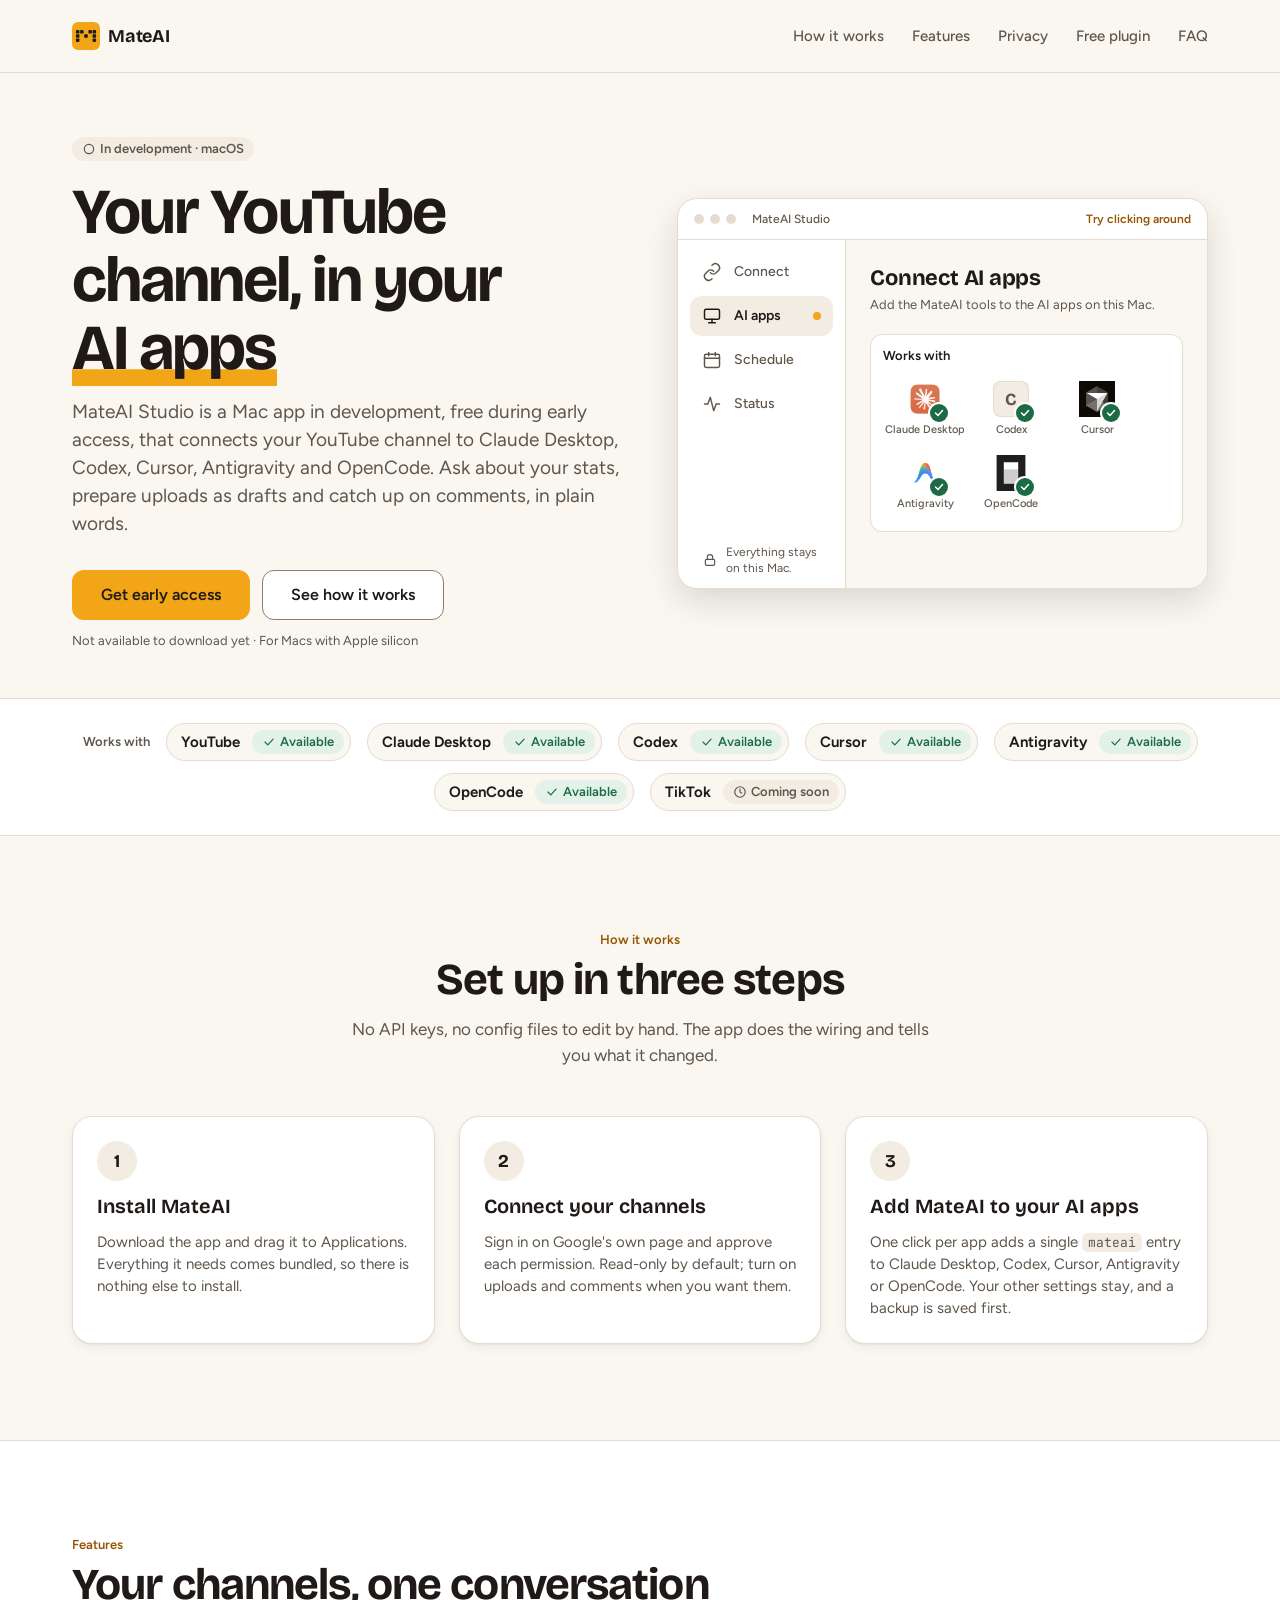
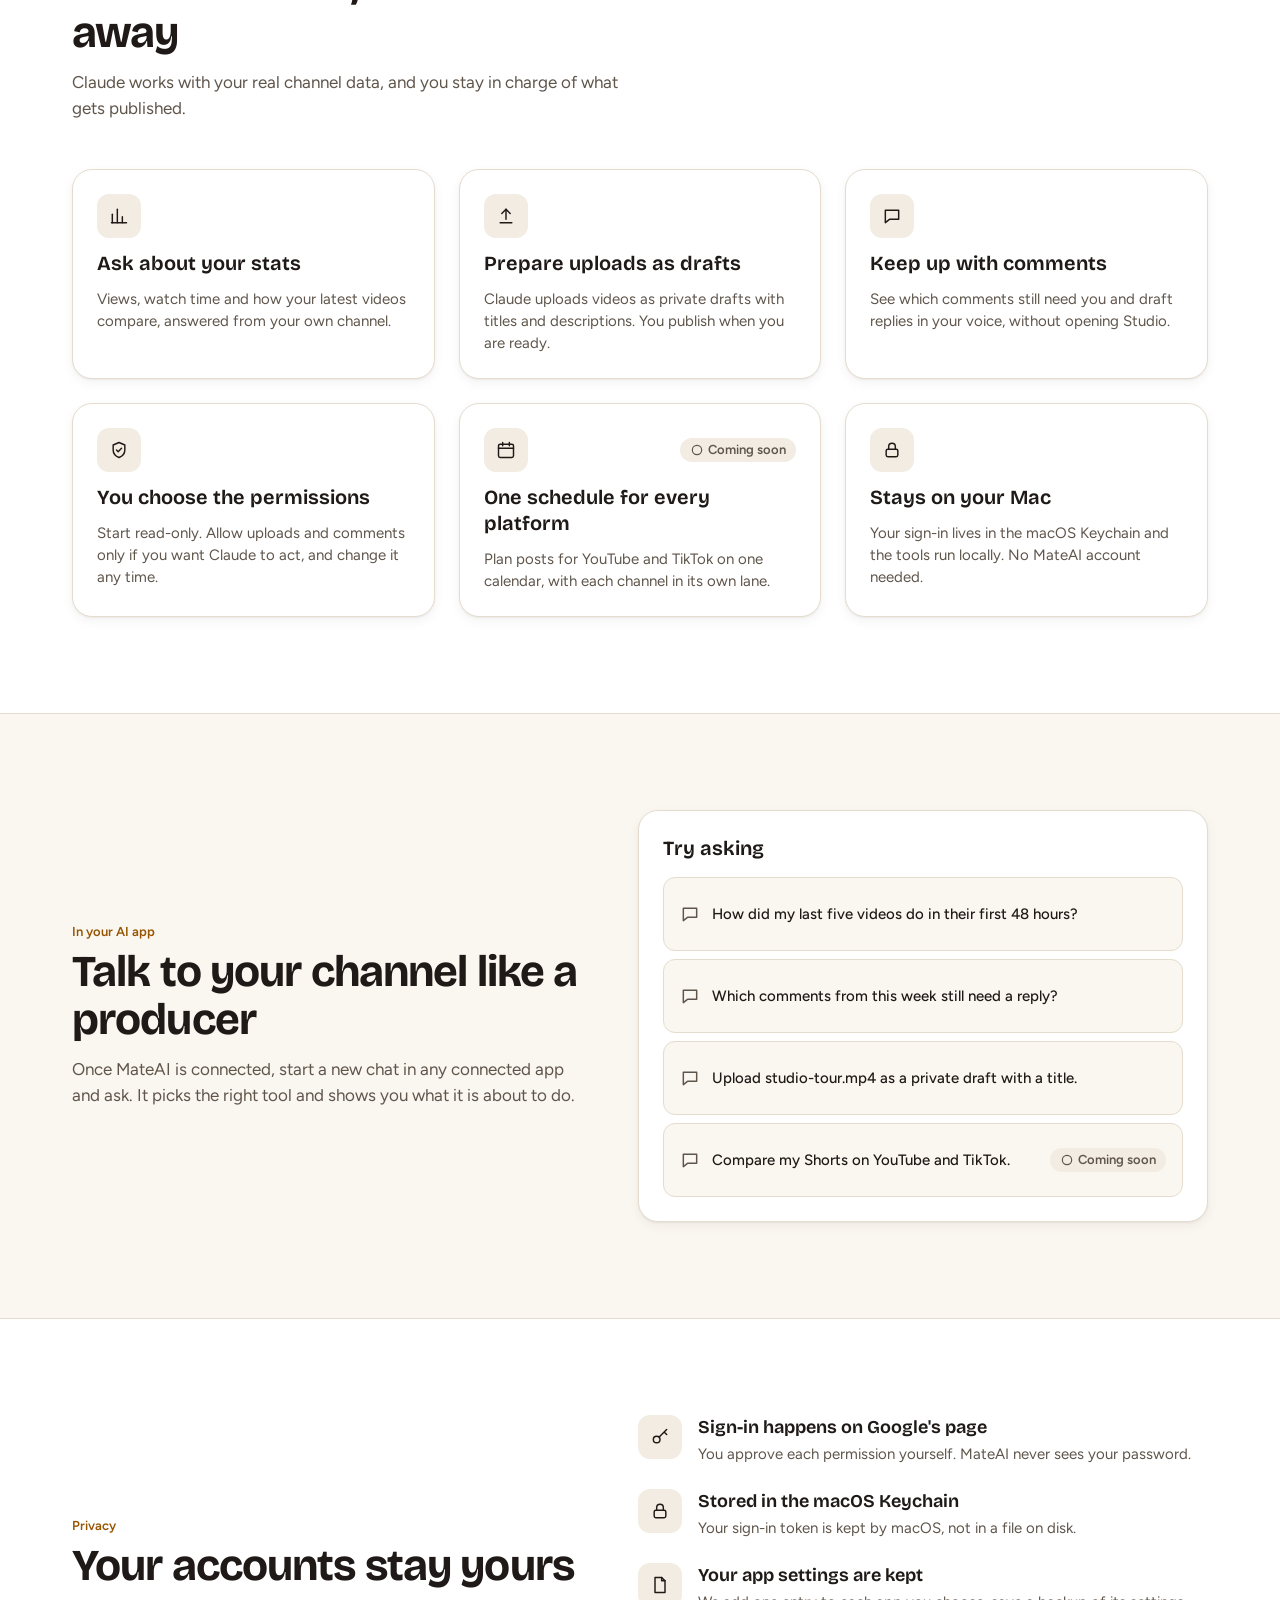
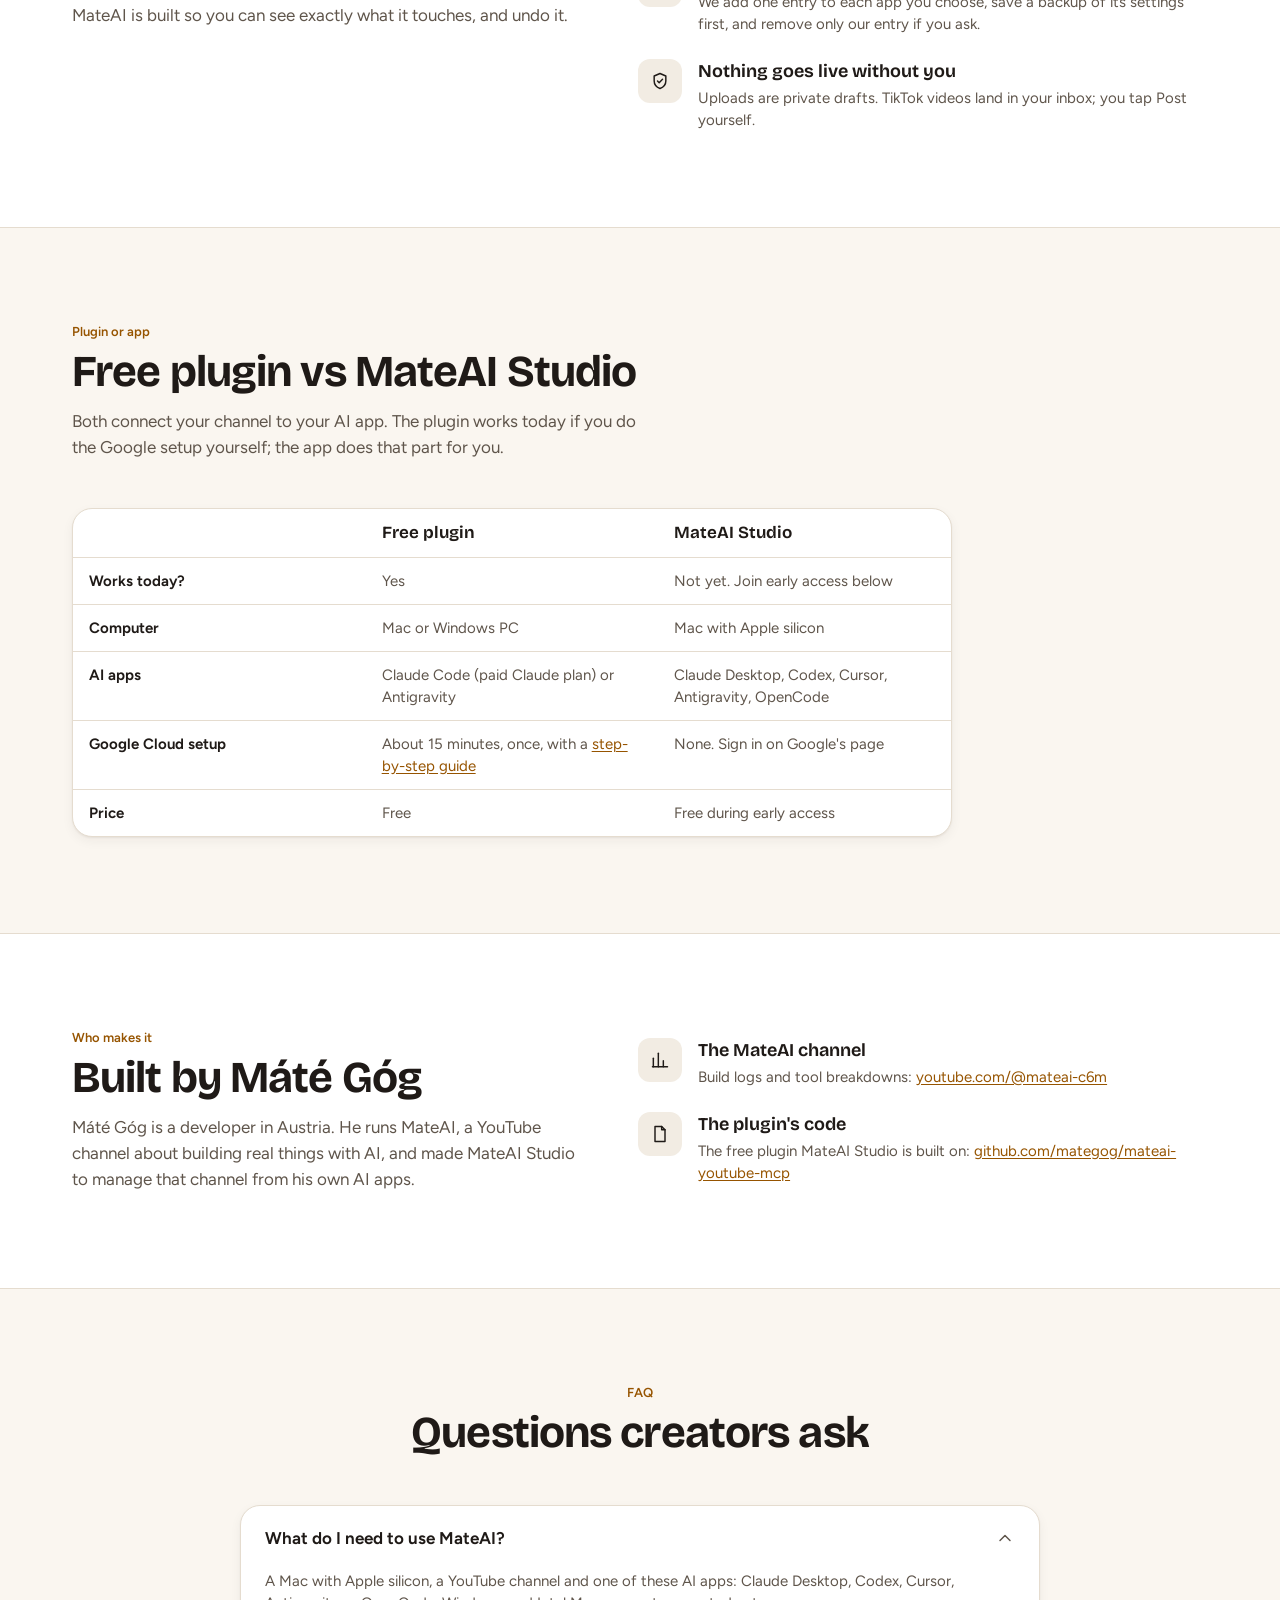
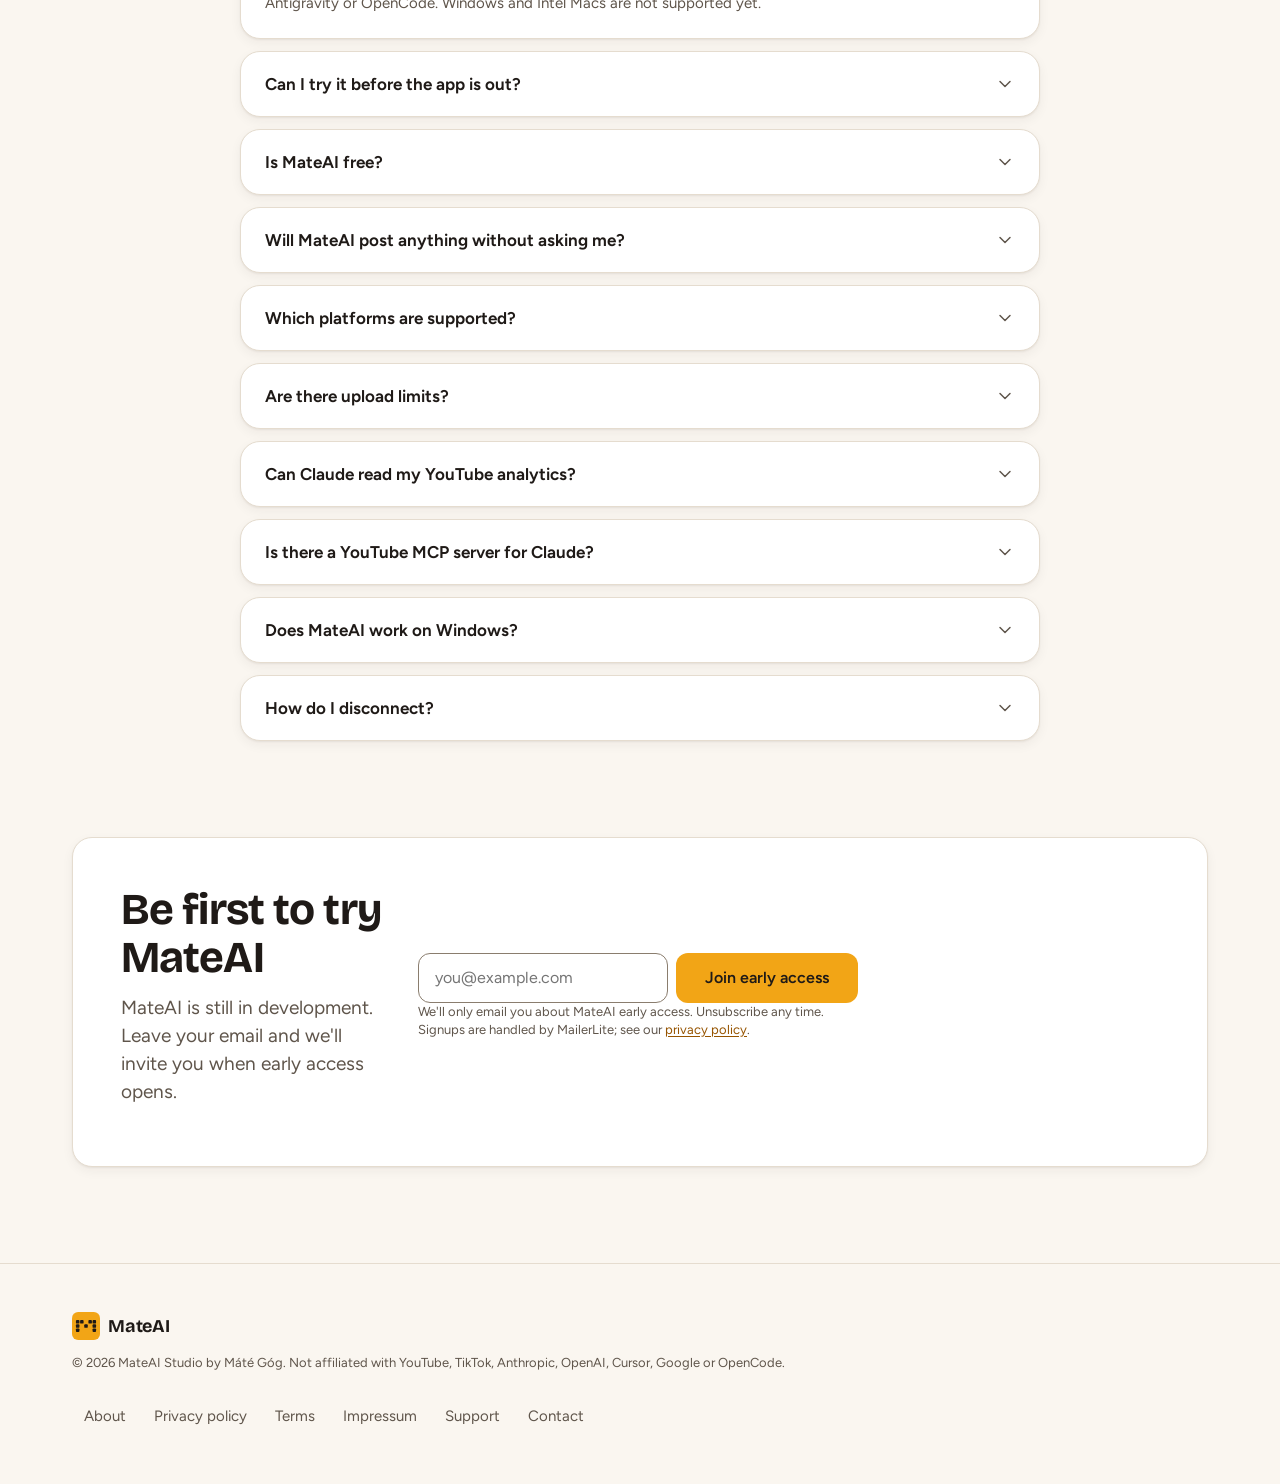
==== commit dca7fe09: "Deploy SEO/GEO/AEO update: llms.txt, 404, metadata, structured data, guide, homepage content, About " ====
--- a/index.html
+++ b/index.html
@@ -5,25 +5,25 @@
     <meta name="viewport" content="width=device-width, initial-scale=1.0" />
     <meta name="color-scheme" content="light dark" />
     <meta name="google-site-verification" content="tsq9p1ve1tj-1x1uCgC2t1uhfIHm6LdF4odyLbhRgnY" />
-    <meta name="description" content="MateAI Studio connects your YouTube channel to Claude Desktop, Codex, Cursor and other AI apps on your Mac. Ask about your stats, prepare uploads as private drafts and catch up on comments, in plain words." />
+    <meta name="description" content="MateAI Studio connects your YouTube channel to Claude Desktop, Codex, Cursor and other AI apps on your Mac. Ask about stats, draft uploads, read comments." />
     <link rel="icon" href="/favicon.svg" type="image/svg+xml" />
     <title>MateAI Studio: Connect YouTube to Claude, Codex and Cursor</title>
     <link rel="canonical" href="https://mateaistudio.com/" />
     <meta property="og:type" content="website" />
-    <meta property="og:site_name" content="MateAI" />
+    <meta property="og:site_name" content="MateAI Studio" />
     <meta property="og:title" content="MateAI Studio: Connect YouTube to Claude, Codex and Cursor" />
-    <meta property="og:description" content="MateAI Studio connects your YouTube channel to Claude Desktop, Codex, Cursor and other AI apps on your Mac. Ask about your stats, prepare uploads as private drafts and catch up on comments, in plain words." />
+    <meta property="og:description" content="MateAI Studio connects your YouTube channel to Claude Desktop, Codex, Cursor and other AI apps on your Mac. Ask about stats, draft uploads, read comments." />
     <meta property="og:url" content="https://mateaistudio.com/" />
     <meta property="og:image" content="https://mateaistudio.com/og.png" />
     <meta name="twitter:card" content="summary_large_image" />
-    <script type="application/ld+json">{"@context":"https://schema.org","@type":"SoftwareApplication","name":"MateAI Studio","author":{"@type":"Person","name":"Máté Góg"},"url":"https://mateaistudio.com/","applicationCategory":"MultimediaApplication","operatingSystem":"macOS (Apple silicon)","description":"MateAI Studio connects your YouTube channel to Claude Desktop, Codex, Cursor and other AI apps on your Mac. Ask about your stats, prepare uploads as private drafts and catch up on comments, in plain words."}</script>
-    <script type="module" crossorigin src="/assets/main-C5wKCTUL.js"></script>
-    <link rel="modulepreload" crossorigin href="/assets/SiteHeader-DppixkRR.js">
-    <link rel="modulepreload" crossorigin href="/assets/Button-DN3BLGIR.js">
-    <link rel="stylesheet" crossorigin href="/assets/SiteHeader-E9fP4OEy.css">
-    <script type="application/ld+json">{"@context":"https://schema.org","@type":"FAQPage","mainEntity":[{"@type":"Question","name":"What do I need to use MateAI?","acceptedAnswer":{"@type":"Answer","text":"A Mac with Apple silicon, a YouTube channel and one of these AI apps: Claude Desktop, Codex, Cursor, Antigravity or OpenCode. Windows and Intel Macs are not supported yet."}},{"@type":"Question","name":"Can I try it before the app is out?","acceptedAnswer":{"@type":"Answer","text":"Yes. The free MateAI plugin works today on a Mac, in Claude (with a paid plan) or Google Antigravity. It needs a one-time Google setup of about 20 minutes, and the guide at mateaistudio.com/free-plugin/ walks you through it. MateAI Studio will do that part for you."}},{"@type":"Question","name":"Is MateAI free?","acceptedAnswer":{"@type":"Answer","text":"Yes, MateAI is free during early access. If that changes, you'll hear about it before launch."}},{"@type":"Question","name":"Will MateAI post anything without asking me?","acceptedAnswer":{"@type":"Answer","text":"No. Videos go up as private drafts, and TikTok videos arrive in your inbox as drafts. You publish them yourself."}},{"@type":"Question","name":"Which platforms are supported?","acceptedAnswer":{"@type":"Answer","text":"YouTube today. TikTok drafts are waiting on TikTok's app review, and one schedule across platforms comes next."}},{"@type":"Question","name":"Are there upload limits?","acceptedAnswer":{"@type":"Answer","text":"Google caps daily uploads for all MateAI users together until it approves more. Heavy users can bring their own Google project."}},{"@type":"Question","name":"How do I disconnect?","acceptedAnswer":{"@type":"Answer","text":"Open MateAI and choose Disconnect on the channel, or Remove on an app's card under AI apps. Only MateAI's own entry and sign-in are removed."}}]}</script>
+    <script type="application/ld+json">{"@context":"https://schema.org","@graph":[{"@type":"WebSite","@id":"https://mateaistudio.com/#website","name":"MateAI Studio","url":"https://mateaistudio.com/","publisher":{"@id":"https://mateaistudio.com/#person"},"about":{"@id":"https://mateaistudio.com/#app"}},{"@id":"https://mateaistudio.com/#app","@type":"SoftwareApplication","name":"MateAI Studio","url":"https://mateaistudio.com/","applicationCategory":"MultimediaApplication","operatingSystem":"macOS (Apple silicon)","description":"MateAI Studio connects your YouTube channel to Claude Desktop, Codex, Cursor and other AI apps on your Mac. Ask about your stats, prepare uploads as private drafts and catch up on comments, in plain words.","image":"https://mateaistudio.com/og.png","author":{"@id":"https://mateaistudio.com/#person"},"publisher":{"@id":"https://mateaistudio.com/#person"}},{"@type":"Person","@id":"https://mateaistudio.com/#person","name":"Máté Góg","url":"https://mateaistudio.com/","sameAs":["https://www.youtube.com/@mateai-c6m","https://github.com/mategog"]}]}</script>
+    <script type="module" crossorigin src="/assets/main-D8vjWQDl.js"></script>
+    <link rel="modulepreload" crossorigin href="/assets/SiteHeader-DV_qQ4h1.js">
+    <link rel="modulepreload" crossorigin href="/assets/Button-CK5Rxgb5.js">
+    <link rel="stylesheet" crossorigin href="/assets/SiteHeader-BkEQRB8Q.css">
+    <script type="application/ld+json">{"@context":"https://schema.org","@type":"FAQPage","mainEntity":[{"@type":"Question","name":"What do I need to use MateAI?","acceptedAnswer":{"@type":"Answer","text":"A Mac with Apple silicon, a YouTube channel and one of these AI apps: Claude Desktop, Codex, Cursor, Antigravity or OpenCode. Windows and Intel Macs are not supported yet."}},{"@type":"Question","name":"Can I try it before the app is out?","acceptedAnswer":{"@type":"Answer","text":"Yes. The free MateAI plugin works today on a Mac or Windows PC, in Claude Code (paid Claude plan) or Google Antigravity. It needs a one-time setup of about 30 minutes, 15 of them for Google, and the guide at mateaistudio.com/free-plugin/ walks you through it. MateAI Studio will do that part for you."}},{"@type":"Question","name":"Is MateAI free?","acceptedAnswer":{"@type":"Answer","text":"Yes, MateAI is free during early access. If that changes, you'll hear about it before launch."}},{"@type":"Question","name":"Will MateAI post anything without asking me?","acceptedAnswer":{"@type":"Answer","text":"No. Videos go up as private drafts, and TikTok videos arrive in your inbox as drafts. You publish them yourself."}},{"@type":"Question","name":"Which platforms are supported?","acceptedAnswer":{"@type":"Answer","text":"YouTube today. TikTok drafts are waiting on TikTok's app review, and one schedule across platforms comes next."}},{"@type":"Question","name":"Are there upload limits?","acceptedAnswer":{"@type":"Answer","text":"Google caps daily uploads for all MateAI users together until it approves more. Heavy users can bring their own Google project."}},{"@type":"Question","name":"Can Claude read my YouTube analytics?","acceptedAnswer":{"@type":"Answer","text":"Yes, once you connect it. MateAI lets Claude read your own channel's stats through Google's official YouTube APIs, after you approve access on Google's sign-in page. Ask about views, watch time or how your latest videos compare. The free MateAI plugin does this today; MateAI Studio will set it up for you."}},{"@type":"Question","name":"Is there a YouTube MCP server for Claude?","acceptedAnswer":{"@type":"Answer","text":"Yes. The free MateAI plugin (mateai-youtube-mcp on GitHub) is an MCP server that connects Claude Code or Antigravity to your own YouTube channel. It reads your analytics, uploads videos as private drafts or schedules them, and posts comments, and it runs on your own computer. MateAI Studio is a Mac app built on it."}},{"@type":"Question","name":"Does MateAI work on Windows?","acceptedAnswer":{"@type":"Answer","text":"The free MateAI plugin does. It runs on Windows 10 and 11 in Claude Code (paid Claude plan) or Antigravity, after a one-time setup of about 30 minutes, 15 of them for Google. The MateAI Studio app is for Macs with Apple silicon only, and there is no Windows version of the app yet."}},{"@type":"Question","name":"How do I disconnect?","acceptedAnswer":{"@type":"Answer","text":"Open MateAI and choose Disconnect on the channel, or Remove on an app's card under AI apps. Only MateAI's own entry and sign-in are removed."}}]}</script>
   </head>
   <body>
-    <div id="root"><div class="site"><a class="skip btn btn-secondary" href="#main">Skip to content</a><header class="site-header"><div class="wrap"><a class="logo" href="#top" aria-label="MateAI home"><svg viewBox="0 0 512 512" aria-hidden="true" style="width:28px;height:28px"><rect width="512" height="512" rx="112" fill="#f2a516"></rect><g fill="#1f1a17"><rect x="72" y="148" width="64" height="64" rx="16"></rect><rect x="148" y="148" width="64" height="64" rx="16"></rect><rect x="300" y="148" width="64" height="64" rx="16"></rect><rect x="376" y="148" width="64" height="64" rx="16"></rect><rect x="72" y="224" width="64" height="64" rx="16"></rect><rect x="224" y="224" width="64" height="64" rx="16"></rect><rect x="376" y="224" width="64" height="64" rx="16"></rect><rect x="72" y="300" width="64" height="64" rx="16"></rect><rect x="376" y="300" width="64" height="64" rx="16"></rect></g></svg><span>MateAI</span></a><nav aria-label="Main" style="display:contents"><ul class="site-nav"><li><a href="#how">How it works</a></li><li><a href="#features">Features</a></li><li><a href="#privacy">Privacy</a></li><li><a href="/free-plugin/">Free plugin</a></li><li><a href="#faq">FAQ</a></li></ul></nav></div></header><main id="main"><section class="hero" id="top" aria-labelledby="h-hero"><div class="wrap"><div><span class="pill pill-off"><svg viewBox="0 0 24 24" aria-hidden="true"><circle cx="12" cy="12" r="8"></circle></svg>In development · macOS</span><h1 id="h-hero">Your YouTube channel, in your <span class="hl">AI apps</span></h1><p class="lead">MateAI connects your creator channels to Claude, Codex, Cursor and the other AI apps on your Mac. Ask about your stats, prepare uploads as drafts and catch up on comments, in plain words.</p><div class="actions-row"><a class="btn btn-primary btn-lg" href="#early-access">Get early access</a><a class="btn btn-secondary btn-lg" href="#how">See how it works</a></div><p class="fine">Not available to download yet · For Macs with Apple silicon · Works with Claude Desktop, Codex, Cursor, Antigravity and OpenCode</p></div><figure class="app-preview" aria-label="MateAI Studio app showing YouTube connected and TikTok not connected yet"><div class="app-preview-bar" aria-hidden="true"><span class="dots"><span></span><span></span><span></span></span>MateAI Studio<span class="try-me">Try clicking around</span></div><div class="app-preview-body"><nav class="mini-nav is-live" aria-label="Preview screens"><button type="button" class="nav-item"><svg viewBox="0 0 24 24" aria-hidden="true"><path d="M10 13a5 5 0 0 0 7 0l3-3a5 5 0 0 0-7-7l-1 1"></path><path d="M14 11a5 5 0 0 0-7 0l-3 3a5 5 0 0 0 7 7l1-1"></path></svg>Connect</button><button type="button" class="nav-item" aria-current="page"><svg viewBox="0 0 24 24" aria-hidden="true"><rect x="3" y="4" width="18" height="12" rx="2"></rect><path d="M8 20h8M12 16v4"></path></svg>AI apps</button><button type="button" class="nav-item"><svg viewBox="0 0 24 24" aria-hidden="true"><rect x="3" y="5" width="18" height="16" rx="2"></rect><path d="M3 10h18M8 3v4M16 3v4"></path></svg>Schedule</button><button type="button" class="nav-item"><svg viewBox="0 0 24 24" aria-hidden="true"><path d="M3 12h4l3-8 4 16 3-8h4"></path></svg>Status</button><p class="nav-note"><svg viewBox="0 0 24 24" aria-hidden="true"><rect x="5" y="11" width="14" height="9" rx="2"></rect><path d="M8 11V8a4 4 0 0 1 8 0v3"></path></svg>Everything stays on this Mac.</p></nav><div class="preview-main"><div><h3>Connect AI apps</h3><p class="sub">Add the MateAI tools to the AI apps on this Mac.</p></div><div class="ap-strip"><p class="ap-sum">Works with</p><ul><li class="ap-item"><span class="ap-icon"><img class="app-icon" src="/apps/claude.png" alt="" width="36" height="36"/><span class="ap-badge ap-badge-on" aria-hidden="true"><svg viewBox="0 0 24 24" aria-hidden="true"><path d="m5 12 5 5 9-10"></path></svg></span></span><span class="ap-name">Claude Desktop</span></li><li class="ap-item"><span class="ap-icon"><span class="app-icon mono">C</span><span class="ap-badge ap-badge-on" aria-hidden="true"><svg viewBox="0 0 24 24" aria-hidden="true"><path d="m5 12 5 5 9-10"></path></svg></span></span><span class="ap-name">Codex</span></li><li class="ap-item"><span class="ap-icon"><img class="app-icon" src="/apps/cursor.png" alt="" width="36" height="36"/><span class="ap-badge ap-badge-on" aria-hidden="true"><svg viewBox="0 0 24 24" aria-hidden="true"><path d="m5 12 5 5 9-10"></path></svg></span></span><span class="ap-name">Cursor</span></li><li class="ap-item"><span class="ap-icon"><img class="app-icon" src="/apps/antigravity.png" alt="" width="36" height="36"/><span class="ap-badge ap-badge-on" aria-hidden="true"><svg viewBox="0 0 24 24" aria-hidden="true"><path d="m5 12 5 5 9-10"></path></svg></span></span><span class="ap-name">Antigravity</span></li><li class="ap-item"><span class="ap-icon"><img class="app-icon" src="/apps/opencode.svg" alt="" width="36" height="36"/><span class="ap-badge ap-badge-on" aria-hidden="true"><svg viewBox="0 0 24 24" aria-hidden="true"><path d="m5 12 5 5 9-10"></path></svg></span></span><span class="ap-name">OpenCode</span></li></ul></div></div></div></figure></div></section><section class="platforms" aria-label="Supported platforms"><div class="wrap"><span class="platforms-label">Works with</span><span class="platform-chip">YouTube<!-- --> <span class="pill pill-ok"><svg viewBox="0 0 24 24" aria-hidden="true"><path d="m5 12 5 5 9-10"></path></svg>Available</span></span><span class="platform-chip">Claude Desktop<!-- --> <span class="pill pill-ok"><svg viewBox="0 0 24 24" aria-hidden="true"><path d="m5 12 5 5 9-10"></path></svg>Available</span></span><span class="platform-chip">Codex<!-- --> <span class="pill pill-ok"><svg viewBox="0 0 24 24" aria-hidden="true"><path d="m5 12 5 5 9-10"></path></svg>Available</span></span><span class="platform-chip">Cursor<!-- --> <span class="pill pill-ok"><svg viewBox="0 0 24 24" aria-hidden="true"><path d="m5 12 5 5 9-10"></path></svg>Available</span></span><span class="platform-chip">Antigravity<!-- --> <span class="pill pill-ok"><svg viewBox="0 0 24 24" aria-hidden="true"><path d="m5 12 5 5 9-10"></path></svg>Available</span></span><span class="platform-chip">OpenCode<!-- --> <span class="pill pill-ok"><svg viewBox="0 0 24 24" aria-hidden="true"><path d="m5 12 5 5 9-10"></path></svg>Available</span></span><span class="platform-chip">TikTok<!-- --> <span class="pill pill-off"><svg viewBox="0 0 24 24" aria-hidden="true"><circle cx="12" cy="12" r="9"></circle><path d="M12 7v5l3 2"></path></svg>Coming soon</span></span></div></section><section class="section" id="how" aria-labelledby="h-how"><div class="wrap"><div class="section-head center"><p class="kicker">How it works</p><h2 id="h-how">Set up in three steps</h2><p class="lead">No API keys, no config files to edit by hand. The app does the wiring and tells you what it changed.</p></div><ol class="grid-3" style="list-style:none;margin:0;padding:0"><li class="card step-card"><span class="step-num" aria-hidden="true">1</span><h3>Install MateAI</h3><p>Download the app and drag it to Applications. Everything it needs comes bundled, so there is nothing else to install.</p></li><li class="card step-card"><span class="step-num" aria-hidden="true">2</span><h3>Connect your channels</h3><p>Sign in on Google&#x27;s own page and approve each permission. Read-only by default; turn on uploads and comments when you want them.</p></li><li class="card step-card"><span class="step-num" aria-hidden="true">3</span><h3>Add MateAI to your AI apps</h3><p>One click per app adds a single <code>mateai</code> entry to Claude Desktop, Codex, Cursor, Antigravity or OpenCode. Your other settings stay, and a backup is saved first.</p></li></ol></div></section><section class="section section-alt" id="features" aria-labelledby="h-features"><div class="wrap"><div class="section-head"><p class="kicker">Features</p><h2 id="h-features">Your channels, one conversation away</h2><p class="lead">Claude works with your real channel data, and you stay in charge of what gets published.</p></div><div class="grid-3"><article class="card feature-card"><div class="card-top"><span class="icon-tile"><svg class="i" viewBox="0 0 24 24" aria-hidden="true"><path d="M4 20V10"></path><path d="M10 20V4"></path><path d="M16 20v-7"></path><path d="M21 20H3"></path></svg></span></div><h3>Ask about your stats</h3><p>Views, watch time and how your latest videos compare, answered from your own channel.</p></article><article class="card feature-card"><div class="card-top"><span class="icon-tile"><svg class="i" viewBox="0 0 24 24" aria-hidden="true"><path d="M12 16V4"></path><path d="m7 9 5-5 5 5"></path><path d="M5 20h14"></path></svg></span></div><h3>Prepare uploads as drafts</h3><p>Claude uploads videos as private drafts with titles and descriptions. You publish when you are ready.</p></article><article class="card feature-card"><div class="card-top"><span class="icon-tile"><svg class="i" viewBox="0 0 24 24" aria-hidden="true"><path d="M4 5h16v11H9l-5 4z"></path></svg></span></div><h3>Keep up with comments</h3><p>See which comments still need you and draft replies in your voice, without opening Studio.</p></article><article class="card feature-card"><div class="card-top"><span class="icon-tile"><svg class="i" viewBox="0 0 24 24" aria-hidden="true"><path d="M12 3 5 6v6c0 4 3 7.5 7 9 4-1.5 7-5 7-9V6z"></path><path d="m9 12 2 2 4-4"></path></svg></span></div><h3>You choose the permissions</h3><p>Start read-only. Allow uploads and comments only if you want Claude to act, and change it any time.</p></article><article class="card feature-card"><div class="card-top"><span class="icon-tile"><svg class="i" viewBox="0 0 24 24" aria-hidden="true"><rect x="3" y="5" width="18" height="16" rx="2"></rect><path d="M3 10h18M8 3v4M16 3v4"></path></svg></span><span class="pill pill-off"><svg viewBox="0 0 24 24" aria-hidden="true"><circle cx="12" cy="12" r="8"></circle></svg>Coming soon</span></div><h3>One schedule for every platform</h3><p>Plan posts for YouTube and TikTok on one calendar, with each channel in its own lane.</p></article><article class="card feature-card"><div class="card-top"><span class="icon-tile"><svg class="i" viewBox="0 0 24 24" aria-hidden="true"><rect x="5" y="11" width="14" height="9" rx="2"></rect><path d="M8 11V8a4 4 0 0 1 8 0v3"></path></svg></span></div><h3>Stays on your Mac</h3><p>Your sign-in lives in the macOS Keychain and the tools run locally. No MateAI account needed.</p></article></div></div></section><section class="section" aria-labelledby="h-prompts"><div class="wrap split"><div class="section-head"><p class="kicker">In your AI app</p><h2 id="h-prompts">Talk to your channel like a producer</h2><p class="lead">Once MateAI is connected, start a new chat in any connected app and ask. It picks the right tool and shows you what it is about to do.</p></div><div class="card prompts-card"><h3>Try asking</h3><ul class="prompt-list"><li class="prompt-row"><svg class="i" viewBox="0 0 24 24" aria-hidden="true"><path d="M4 5h16v11H9l-5 4z"></path></svg>How did my last five videos do in their first 48 hours?</li><li class="prompt-row"><svg class="i" viewBox="0 0 24 24" aria-hidden="true"><path d="M4 5h16v11H9l-5 4z"></path></svg>Which comments from this week still need a reply?</li><li class="prompt-row"><svg class="i" viewBox="0 0 24 24" aria-hidden="true"><path d="M4 5h16v11H9l-5 4z"></path></svg>Upload studio-tour.mp4 as a private draft with a title.</li><li class="prompt-row"><svg class="i" viewBox="0 0 24 24" aria-hidden="true"><path d="M4 5h16v11H9l-5 4z"></path></svg>Compare my Shorts on YouTube and TikTok.<span class="pill pill-off"><svg viewBox="0 0 24 24" aria-hidden="true"><circle cx="12" cy="12" r="8"></circle></svg>Coming soon</span></li></ul></div></div></section><section class="section section-alt" id="privacy" aria-labelledby="h-privacy"><div class="wrap split"><div class="section-head"><p class="kicker">Privacy</p><h2 id="h-privacy">Your accounts stay yours</h2><p class="lead">MateAI is built so you can see exactly what it touches, and undo it.</p></div><div class="trust-list"><div class="trust-row"><span class="icon-tile"><svg class="i" viewBox="0 0 24 24" aria-hidden="true"><circle cx="8" cy="15" r="4"></circle><path d="m11 12 9-9M17 6l3 3"></path></svg></span><div><h3>Sign-in happens on Google&#x27;s page</h3><p>You approve each permission yourself. MateAI never sees your password.</p></div></div><div class="trust-row"><span class="icon-tile"><svg class="i" viewBox="0 0 24 24" aria-hidden="true"><rect x="5" y="11" width="14" height="9" rx="2"></rect><path d="M8 11V8a4 4 0 0 1 8 0v3"></path></svg></span><div><h3>Stored in the macOS Keychain</h3><p>Your sign-in token is kept by macOS, not in a file on disk.</p></div></div><div class="trust-row"><span class="icon-tile"><svg class="i" viewBox="0 0 24 24" aria-hidden="true"><path d="M14 3H6v18h12V7z"></path><path d="M14 3v4h4"></path></svg></span><div><h3>Your app settings are kept</h3><p>We add one entry to each app you choose, save a backup of its settings first, and remove only our entry if you ask.</p></div></div><div class="trust-row"><span class="icon-tile"><svg class="i" viewBox="0 0 24 24" aria-hidden="true"><path d="M12 3 5 6v6c0 4 3 7.5 7 9 4-1.5 7-5 7-9V6z"></path><path d="m9 12 2 2 4-4"></path></svg></span><div><h3>Nothing goes live without you</h3><p>Uploads are private drafts. TikTok videos land in your inbox; you tap Post yourself.</p></div></div></div></div></section><section class="section" id="faq" aria-labelledby="h-faq"><div class="wrap"><div class="section-head center"><p class="kicker">FAQ</p><h2 id="h-faq">Questions creators ask</h2></div><div class="faq"><details class="faq-item" open=""><summary>What do I need to use MateAI?<svg class="i" viewBox="0 0 24 24" aria-hidden="true"><path d="m6 9 6 6 6-6"></path></svg></summary><div class="faq-body"><p>A Mac with Apple silicon, a YouTube channel and one of these AI apps: Claude Desktop, Codex, Cursor, Antigravity or OpenCode. Windows and Intel Macs are not supported yet.</p></div></details><details class="faq-item"><summary>Can I try it before the app is out?<svg class="i" viewBox="0 0 24 24" aria-hidden="true"><path d="m6 9 6 6 6-6"></path></svg></summary><div class="faq-body"><p>Yes. The free MateAI plugin works today on a Mac, in Claude (with a paid plan) or Google Antigravity. It needs a one-time Google setup of about 20 minutes, and the guide at mateaistudio.com/free-plugin/ walks you through it. MateAI Studio will do that part for you.</p></div></details><details class="faq-item"><summary>Is MateAI free?<svg class="i" viewBox="0 0 24 24" aria-hidden="true"><path d="m6 9 6 6 6-6"></path></svg></summary><div class="faq-body"><p>Yes, MateAI is free during early access. If that changes, you&#x27;ll hear about it before launch.</p></div></details><details class="faq-item"><summary>Will MateAI post anything without asking me?<svg class="i" viewBox="0 0 24 24" aria-hidden="true"><path d="m6 9 6 6 6-6"></path></svg></summary><div class="faq-body"><p>No. Videos go up as private drafts, and TikTok videos arrive in your inbox as drafts. You publish them yourself.</p></div></details><details class="faq-item"><summary>Which platforms are supported?<svg class="i" viewBox="0 0 24 24" aria-hidden="true"><path d="m6 9 6 6 6-6"></path></svg></summary><div class="faq-body"><p>YouTube today. TikTok drafts are waiting on TikTok&#x27;s app review, and one schedule across platforms comes next.</p></div></details><details class="faq-item"><summary>Are there upload limits?<svg class="i" viewBox="0 0 24 24" aria-hidden="true"><path d="m6 9 6 6 6-6"></path></svg></summary><div class="faq-body"><p>Google caps daily uploads for all MateAI users together until it approves more. Heavy users can bring their own Google project.</p></div></details><details class="faq-item"><summary>How do I disconnect?<svg class="i" viewBox="0 0 24 24" aria-hidden="true"><path d="m6 9 6 6 6-6"></path></svg></summary><div class="faq-body"><p>Open MateAI and choose Disconnect on the channel, or Remove on an app&#x27;s card under AI apps. Only MateAI&#x27;s own entry and sign-in are removed.</p></div></details></div></div></section><section class="section" id="early-access" aria-labelledby="h-cta" style="padding-top:0"><div class="wrap"><div class="card cta-band"><div><h2 id="h-cta">Be first to try MateAI</h2><p class="lead">MateAI is still in development. Leave your email and we&#x27;ll invite you when early access opens.</p></div><form class="signup"><div class="signup-row"><label class="sr-only" for="signup-email">Email address</label><input id="signup-email" class="signup-input" name="email" type="email" required="" autoComplete="email" placeholder="you@example.com"/><button class="btn btn-primary btn-lg" type="submit">Join early access</button></div><p class="fine">We&#x27;ll only email you about MateAI early access. Unsubscribe any time. Signups are handled by MailerLite; see our <a href="/privacy">privacy policy</a>.</p></form></div></div></section></main><footer class="site-footer"><div class="wrap"><div><a class="logo" href="#top" aria-label="MateAI home"><svg viewBox="0 0 512 512" aria-hidden="true" style="width:28px;height:28px"><rect width="512" height="512" rx="112" fill="#f2a516"></rect><g fill="#1f1a17"><rect x="72" y="148" width="64" height="64" rx="16"></rect><rect x="148" y="148" width="64" height="64" rx="16"></rect><rect x="300" y="148" width="64" height="64" rx="16"></rect><rect x="376" y="148" width="64" height="64" rx="16"></rect><rect x="72" y="224" width="64" height="64" rx="16"></rect><rect x="224" y="224" width="64" height="64" rx="16"></rect><rect x="376" y="224" width="64" height="64" rx="16"></rect><rect x="72" y="300" width="64" height="64" rx="16"></rect><rect x="376" y="300" width="64" height="64" rx="16"></rect></g></svg><span>MateAI</span></a><p class="fine">© 2026 MateAI Studio by Máté Góg. Not affiliated with YouTube, TikTok, Anthropic, OpenAI, Cursor, Google or OpenCode.</p></div><nav aria-label="Footer"><ul class="footer-links"><li><a href="/privacy">Privacy policy</a></li><li><a href="/terms/">Terms</a></li><li><a href="/impressum/">Impressum</a></li><li><a href="/free-plugin/#support">Support</a></li><li><a href="mailto:gog.mate@gmail.com">Contact</a></li></ul></nav></div></footer></div></div>
+    <div id="root"><div class="site"><a class="skip btn btn-secondary" href="#main">Skip to content</a><header class="site-header"><div class="wrap"><a class="logo" href="#top" aria-label="MateAI home"><svg viewBox="0 0 512 512" aria-hidden="true" style="width:28px;height:28px"><rect width="512" height="512" rx="112" fill="#f2a516"></rect><g fill="#1f1a17"><rect x="72" y="148" width="64" height="64" rx="16"></rect><rect x="148" y="148" width="64" height="64" rx="16"></rect><rect x="300" y="148" width="64" height="64" rx="16"></rect><rect x="376" y="148" width="64" height="64" rx="16"></rect><rect x="72" y="224" width="64" height="64" rx="16"></rect><rect x="224" y="224" width="64" height="64" rx="16"></rect><rect x="376" y="224" width="64" height="64" rx="16"></rect><rect x="72" y="300" width="64" height="64" rx="16"></rect><rect x="376" y="300" width="64" height="64" rx="16"></rect></g></svg><span>MateAI</span></a><nav aria-label="Main" style="display:contents"><ul class="site-nav"><li><a href="#how">How it works</a></li><li><a href="#features">Features</a></li><li><a href="#privacy">Privacy</a></li><li><a href="/free-plugin/">Free plugin</a></li><li><a href="#faq">FAQ</a></li></ul></nav></div></header><main id="main"><section class="hero" id="top" aria-labelledby="h-hero"><div class="wrap"><div><span class="pill pill-off"><svg viewBox="0 0 24 24" aria-hidden="true"><circle cx="12" cy="12" r="8"></circle></svg>In development · macOS</span><h1 id="h-hero">Your YouTube channel, in your <span class="hl">AI apps</span></h1><p class="lead">MateAI Studio is a Mac app in development, free during early access, that connects your YouTube channel to Claude Desktop, Codex, Cursor, Antigravity and OpenCode. Ask about your stats, prepare uploads as drafts and catch up on comments, in plain words.</p><div class="actions-row"><a class="btn btn-primary btn-lg" href="#early-access">Get early access</a><a class="btn btn-secondary btn-lg" href="#how">See how it works</a></div><p class="fine">Not available to download yet · For Macs with Apple silicon</p></div><figure class="app-preview" aria-label="MateAI Studio app showing YouTube connected and TikTok not connected yet"><div class="app-preview-bar" aria-hidden="true"><span class="dots"><span></span><span></span><span></span></span>MateAI Studio<span class="try-me">Try clicking around</span></div><div class="app-preview-body"><nav class="mini-nav is-live" aria-label="Preview screens"><button type="button" class="nav-item"><svg viewBox="0 0 24 24" aria-hidden="true"><path d="M10 13a5 5 0 0 0 7 0l3-3a5 5 0 0 0-7-7l-1 1"></path><path d="M14 11a5 5 0 0 0-7 0l-3 3a5 5 0 0 0 7 7l1-1"></path></svg>Connect</button><button type="button" class="nav-item" aria-current="page"><svg viewBox="0 0 24 24" aria-hidden="true"><rect x="3" y="4" width="18" height="12" rx="2"></rect><path d="M8 20h8M12 16v4"></path></svg>AI apps</button><button type="button" class="nav-item"><svg viewBox="0 0 24 24" aria-hidden="true"><rect x="3" y="5" width="18" height="16" rx="2"></rect><path d="M3 10h18M8 3v4M16 3v4"></path></svg>Schedule</button><button type="button" class="nav-item"><svg viewBox="0 0 24 24" aria-hidden="true"><path d="M3 12h4l3-8 4 16 3-8h4"></path></svg>Status</button><p class="nav-note"><svg viewBox="0 0 24 24" aria-hidden="true"><rect x="5" y="11" width="14" height="9" rx="2"></rect><path d="M8 11V8a4 4 0 0 1 8 0v3"></path></svg>Everything stays on this Mac.</p></nav><div class="preview-main"><div><h3>Connect AI apps</h3><p class="sub">Add the MateAI tools to the AI apps on this Mac.</p></div><div class="ap-strip"><p class="ap-sum">Works with</p><ul><li class="ap-item"><span class="ap-icon"><img class="app-icon" src="/apps/claude.png" alt="" width="36" height="36"/><span class="ap-badge ap-badge-on" aria-hidden="true"><svg viewBox="0 0 24 24" aria-hidden="true"><path d="m5 12 5 5 9-10"></path></svg></span></span><span class="ap-name">Claude Desktop</span></li><li class="ap-item"><span class="ap-icon"><span class="app-icon mono">C</span><span class="ap-badge ap-badge-on" aria-hidden="true"><svg viewBox="0 0 24 24" aria-hidden="true"><path d="m5 12 5 5 9-10"></path></svg></span></span><span class="ap-name">Codex</span></li><li class="ap-item"><span class="ap-icon"><img class="app-icon" src="/apps/cursor.png" alt="" width="36" height="36"/><span class="ap-badge ap-badge-on" aria-hidden="true"><svg viewBox="0 0 24 24" aria-hidden="true"><path d="m5 12 5 5 9-10"></path></svg></span></span><span class="ap-name">Cursor</span></li><li class="ap-item"><span class="ap-icon"><img class="app-icon" src="/apps/antigravity.png" alt="" width="36" height="36"/><span class="ap-badge ap-badge-on" aria-hidden="true"><svg viewBox="0 0 24 24" aria-hidden="true"><path d="m5 12 5 5 9-10"></path></svg></span></span><span class="ap-name">Antigravity</span></li><li class="ap-item"><span class="ap-icon"><img class="app-icon" src="/apps/opencode.svg" alt="" width="36" height="36"/><span class="ap-badge ap-badge-on" aria-hidden="true"><svg viewBox="0 0 24 24" aria-hidden="true"><path d="m5 12 5 5 9-10"></path></svg></span></span><span class="ap-name">OpenCode</span></li></ul></div></div></div></figure></div></section><section class="platforms" aria-label="Supported platforms"><div class="wrap"><span class="platforms-label">Works with</span><span class="platform-chip">YouTube<!-- --> <span class="pill pill-ok"><svg viewBox="0 0 24 24" aria-hidden="true"><path d="m5 12 5 5 9-10"></path></svg>Available</span></span><span class="platform-chip">Claude Desktop<!-- --> <span class="pill pill-ok"><svg viewBox="0 0 24 24" aria-hidden="true"><path d="m5 12 5 5 9-10"></path></svg>Available</span></span><span class="platform-chip">Codex<!-- --> <span class="pill pill-ok"><svg viewBox="0 0 24 24" aria-hidden="true"><path d="m5 12 5 5 9-10"></path></svg>Available</span></span><span class="platform-chip">Cursor<!-- --> <span class="pill pill-ok"><svg viewBox="0 0 24 24" aria-hidden="true"><path d="m5 12 5 5 9-10"></path></svg>Available</span></span><span class="platform-chip">Antigravity<!-- --> <span class="pill pill-ok"><svg viewBox="0 0 24 24" aria-hidden="true"><path d="m5 12 5 5 9-10"></path></svg>Available</span></span><span class="platform-chip">OpenCode<!-- --> <span class="pill pill-ok"><svg viewBox="0 0 24 24" aria-hidden="true"><path d="m5 12 5 5 9-10"></path></svg>Available</span></span><span class="platform-chip">TikTok<!-- --> <span class="pill pill-off"><svg viewBox="0 0 24 24" aria-hidden="true"><circle cx="12" cy="12" r="9"></circle><path d="M12 7v5l3 2"></path></svg>Coming soon</span></span></div></section><section class="section" id="how" aria-labelledby="h-how"><div class="wrap"><div class="section-head center"><p class="kicker">How it works</p><h2 id="h-how">Set up in three steps</h2><p class="lead">No API keys, no config files to edit by hand. The app does the wiring and tells you what it changed.</p></div><ol class="grid-3" style="list-style:none;margin:0;padding:0"><li class="card step-card"><span class="step-num" aria-hidden="true">1</span><h3>Install MateAI</h3><p>Download the app and drag it to Applications. Everything it needs comes bundled, so there is nothing else to install.</p></li><li class="card step-card"><span class="step-num" aria-hidden="true">2</span><h3>Connect your channels</h3><p>Sign in on Google&#x27;s own page and approve each permission. Read-only by default; turn on uploads and comments when you want them.</p></li><li class="card step-card"><span class="step-num" aria-hidden="true">3</span><h3>Add MateAI to your AI apps</h3><p>One click per app adds a single <code>mateai</code> entry to Claude Desktop, Codex, Cursor, Antigravity or OpenCode. Your other settings stay, and a backup is saved first.</p></li></ol></div></section><section class="section section-alt" id="features" aria-labelledby="h-features"><div class="wrap"><div class="section-head"><p class="kicker">Features</p><h2 id="h-features">Your channels, one conversation away</h2><p class="lead">Claude works with your real channel data, and you stay in charge of what gets published.</p></div><div class="grid-3"><article class="card feature-card"><div class="card-top"><span class="icon-tile"><svg class="i" viewBox="0 0 24 24" aria-hidden="true"><path d="M4 20V10"></path><path d="M10 20V4"></path><path d="M16 20v-7"></path><path d="M21 20H3"></path></svg></span></div><h3>Ask about your stats</h3><p>Views, watch time and how your latest videos compare, answered from your own channel.</p></article><article class="card feature-card"><div class="card-top"><span class="icon-tile"><svg class="i" viewBox="0 0 24 24" aria-hidden="true"><path d="M12 16V4"></path><path d="m7 9 5-5 5 5"></path><path d="M5 20h14"></path></svg></span></div><h3>Prepare uploads as drafts</h3><p>Claude uploads videos as private drafts with titles and descriptions. You publish when you are ready.</p></article><article class="card feature-card"><div class="card-top"><span class="icon-tile"><svg class="i" viewBox="0 0 24 24" aria-hidden="true"><path d="M4 5h16v11H9l-5 4z"></path></svg></span></div><h3>Keep up with comments</h3><p>See which comments still need you and draft replies in your voice, without opening Studio.</p></article><article class="card feature-card"><div class="card-top"><span class="icon-tile"><svg class="i" viewBox="0 0 24 24" aria-hidden="true"><path d="M12 3 5 6v6c0 4 3 7.5 7 9 4-1.5 7-5 7-9V6z"></path><path d="m9 12 2 2 4-4"></path></svg></span></div><h3>You choose the permissions</h3><p>Start read-only. Allow uploads and comments only if you want Claude to act, and change it any time.</p></article><article class="card feature-card"><div class="card-top"><span class="icon-tile"><svg class="i" viewBox="0 0 24 24" aria-hidden="true"><rect x="3" y="5" width="18" height="16" rx="2"></rect><path d="M3 10h18M8 3v4M16 3v4"></path></svg></span><span class="pill pill-off"><svg viewBox="0 0 24 24" aria-hidden="true"><circle cx="12" cy="12" r="8"></circle></svg>Coming soon</span></div><h3>One schedule for every platform</h3><p>Plan posts for YouTube and TikTok on one calendar, with each channel in its own lane.</p></article><article class="card feature-card"><div class="card-top"><span class="icon-tile"><svg class="i" viewBox="0 0 24 24" aria-hidden="true"><rect x="5" y="11" width="14" height="9" rx="2"></rect><path d="M8 11V8a4 4 0 0 1 8 0v3"></path></svg></span></div><h3>Stays on your Mac</h3><p>Your sign-in lives in the macOS Keychain and the tools run locally. No MateAI account needed.</p></article></div></div></section><section class="section" aria-labelledby="h-prompts"><div class="wrap split"><div class="section-head"><p class="kicker">In your AI app</p><h2 id="h-prompts">Talk to your channel like a producer</h2><p class="lead">Once MateAI is connected, start a new chat in any connected app and ask. It picks the right tool and shows you what it is about to do.</p></div><div class="card prompts-card"><h3>Try asking</h3><ul class="prompt-list"><li class="prompt-row"><svg class="i" viewBox="0 0 24 24" aria-hidden="true"><path d="M4 5h16v11H9l-5 4z"></path></svg>How did my last five videos do in their first 48 hours?</li><li class="prompt-row"><svg class="i" viewBox="0 0 24 24" aria-hidden="true"><path d="M4 5h16v11H9l-5 4z"></path></svg>Which comments from this week still need a reply?</li><li class="prompt-row"><svg class="i" viewBox="0 0 24 24" aria-hidden="true"><path d="M4 5h16v11H9l-5 4z"></path></svg>Upload studio-tour.mp4 as a private draft with a title.</li><li class="prompt-row"><svg class="i" viewBox="0 0 24 24" aria-hidden="true"><path d="M4 5h16v11H9l-5 4z"></path></svg>Compare my Shorts on YouTube and TikTok.<span class="pill pill-off"><svg viewBox="0 0 24 24" aria-hidden="true"><circle cx="12" cy="12" r="8"></circle></svg>Coming soon</span></li></ul></div></div></section><section class="section section-alt" id="privacy" aria-labelledby="h-privacy"><div class="wrap split"><div class="section-head"><p class="kicker">Privacy</p><h2 id="h-privacy">Your accounts stay yours</h2><p class="lead">MateAI is built so you can see exactly what it touches, and undo it.</p></div><div class="trust-list"><div class="trust-row"><span class="icon-tile"><svg class="i" viewBox="0 0 24 24" aria-hidden="true"><circle cx="8" cy="15" r="4"></circle><path d="m11 12 9-9M17 6l3 3"></path></svg></span><div><h3>Sign-in happens on Google&#x27;s page</h3><p>You approve each permission yourself. MateAI never sees your password.</p></div></div><div class="trust-row"><span class="icon-tile"><svg class="i" viewBox="0 0 24 24" aria-hidden="true"><rect x="5" y="11" width="14" height="9" rx="2"></rect><path d="M8 11V8a4 4 0 0 1 8 0v3"></path></svg></span><div><h3>Stored in the macOS Keychain</h3><p>Your sign-in token is kept by macOS, not in a file on disk.</p></div></div><div class="trust-row"><span class="icon-tile"><svg class="i" viewBox="0 0 24 24" aria-hidden="true"><path d="M14 3H6v18h12V7z"></path><path d="M14 3v4h4"></path></svg></span><div><h3>Your app settings are kept</h3><p>We add one entry to each app you choose, save a backup of its settings first, and remove only our entry if you ask.</p></div></div><div class="trust-row"><span class="icon-tile"><svg class="i" viewBox="0 0 24 24" aria-hidden="true"><path d="M12 3 5 6v6c0 4 3 7.5 7 9 4-1.5 7-5 7-9V6z"></path><path d="m9 12 2 2 4-4"></path></svg></span><div><h3>Nothing goes live without you</h3><p>Uploads are private drafts. TikTok videos land in your inbox; you tap Post yourself.</p></div></div></div></div></section><section class="section" id="compare" aria-labelledby="h-compare"><div class="wrap"><div class="section-head"><p class="kicker">Plugin or app</p><h2 id="h-compare">Free plugin vs MateAI Studio</h2><p class="lead">Both connect your channel to your AI app. The plugin works today if you do the Google setup yourself; the app does that part for you.</p></div><table class="card compare-table"><caption class="sr-only">Free MateAI plugin compared with the MateAI Studio app</caption><thead><tr><td></td><th scope="col">Free plugin</th><th scope="col">MateAI Studio</th></tr></thead><tbody><tr><th scope="row">Works today?</th><td>Yes</td><td>Not yet. Join early access below</td></tr><tr><th scope="row">Computer</th><td>Mac or Windows PC</td><td>Mac with Apple silicon</td></tr><tr><th scope="row">AI apps</th><td>Claude Code (paid Claude plan) or Antigravity</td><td>Claude Desktop, Codex, Cursor, Antigravity, OpenCode</td></tr><tr><th scope="row">Google Cloud setup</th><td>About 15 minutes, once, with a <a href="/free-plugin/">step-by-step guide</a></td><td>None. Sign in on Google&#x27;s page</td></tr><tr><th scope="row">Price</th><td>Free</td><td>Free during early access</td></tr></tbody></table></div></section><section class="section section-alt" id="about" aria-labelledby="h-about"><div class="wrap split"><div class="section-head"><p class="kicker">Who makes it</p><h2 id="h-about">Built by Máté Góg</h2><p class="lead">Máté Góg is a developer in Austria. He runs MateAI, a YouTube channel about building real things with AI, and made MateAI Studio to manage that channel from his own AI apps.</p></div><div class="trust-list"><div class="trust-row"><span class="icon-tile"><svg class="i" viewBox="0 0 24 24" aria-hidden="true"><path d="M4 20V10"></path><path d="M10 20V4"></path><path d="M16 20v-7"></path><path d="M21 20H3"></path></svg></span><div><h3>The MateAI channel</h3><p>Build logs and tool breakdowns: <a href="https://www.youtube.com/@mateai-c6m">youtube.com/@mateai-c6m</a></p></div></div><div class="trust-row"><span class="icon-tile"><svg class="i" viewBox="0 0 24 24" aria-hidden="true"><path d="M14 3H6v18h12V7z"></path><path d="M14 3v4h4"></path></svg></span><div><h3>The plugin&#x27;s code</h3><p>The free plugin MateAI Studio is built on: <a href="https://github.com/mategog/mateai-youtube-mcp">github.com/mategog/mateai-youtube-mcp</a></p></div></div></div></div></section><section class="section" id="faq" aria-labelledby="h-faq"><div class="wrap"><div class="section-head center"><p class="kicker">FAQ</p><h2 id="h-faq">Questions creators ask</h2></div><div class="faq"><details class="faq-item" open=""><summary>What do I need to use MateAI?<svg class="i" viewBox="0 0 24 24" aria-hidden="true"><path d="m6 9 6 6 6-6"></path></svg></summary><div class="faq-body"><p>A Mac with Apple silicon, a YouTube channel and one of these AI apps: Claude Desktop, Codex, Cursor, Antigravity or OpenCode. Windows and Intel Macs are not supported yet.</p></div></details><details class="faq-item"><summary>Can I try it before the app is out?<svg class="i" viewBox="0 0 24 24" aria-hidden="true"><path d="m6 9 6 6 6-6"></path></svg></summary><div class="faq-body"><p>Yes. The free MateAI plugin works today on a Mac or Windows PC, in Claude Code (paid Claude plan) or Google Antigravity. It needs a one-time setup of about 30 minutes, 15 of them for Google, and the guide at mateaistudio.com/free-plugin/ walks you through it. MateAI Studio will do that part for you.</p></div></details><details class="faq-item"><summary>Is MateAI free?<svg class="i" viewBox="0 0 24 24" aria-hidden="true"><path d="m6 9 6 6 6-6"></path></svg></summary><div class="faq-body"><p>Yes, MateAI is free during early access. If that changes, you&#x27;ll hear about it before launch.</p></div></details><details class="faq-item"><summary>Will MateAI post anything without asking me?<svg class="i" viewBox="0 0 24 24" aria-hidden="true"><path d="m6 9 6 6 6-6"></path></svg></summary><div class="faq-body"><p>No. Videos go up as private drafts, and TikTok videos arrive in your inbox as drafts. You publish them yourself.</p></div></details><details class="faq-item"><summary>Which platforms are supported?<svg class="i" viewBox="0 0 24 24" aria-hidden="true"><path d="m6 9 6 6 6-6"></path></svg></summary><div class="faq-body"><p>YouTube today. TikTok drafts are waiting on TikTok&#x27;s app review, and one schedule across platforms comes next.</p></div></details><details class="faq-item"><summary>Are there upload limits?<svg class="i" viewBox="0 0 24 24" aria-hidden="true"><path d="m6 9 6 6 6-6"></path></svg></summary><div class="faq-body"><p>Google caps daily uploads for all MateAI users together until it approves more. Heavy users can bring their own Google project.</p></div></details><details class="faq-item"><summary>Can Claude read my YouTube analytics?<svg class="i" viewBox="0 0 24 24" aria-hidden="true"><path d="m6 9 6 6 6-6"></path></svg></summary><div class="faq-body"><p>Yes, once you connect it. MateAI lets Claude read your own channel&#x27;s stats through Google&#x27;s official YouTube APIs, after you approve access on Google&#x27;s sign-in page. Ask about views, watch time or how your latest videos compare. The free MateAI plugin does this today; MateAI Studio will set it up for you.</p></div></details><details class="faq-item"><summary>Is there a YouTube MCP server for Claude?<svg class="i" viewBox="0 0 24 24" aria-hidden="true"><path d="m6 9 6 6 6-6"></path></svg></summary><div class="faq-body"><p>Yes. The free MateAI plugin (mateai-youtube-mcp on GitHub) is an MCP server that connects Claude Code or Antigravity to your own YouTube channel. It reads your analytics, uploads videos as private drafts or schedules them, and posts comments, and it runs on your own computer. MateAI Studio is a Mac app built on it.</p></div></details><details class="faq-item"><summary>Does MateAI work on Windows?<svg class="i" viewBox="0 0 24 24" aria-hidden="true"><path d="m6 9 6 6 6-6"></path></svg></summary><div class="faq-body"><p>The free MateAI plugin does. It runs on Windows 10 and 11 in Claude Code (paid Claude plan) or Antigravity, after a one-time setup of about 30 minutes, 15 of them for Google. The MateAI Studio app is for Macs with Apple silicon only, and there is no Windows version of the app yet.</p></div></details><details class="faq-item"><summary>How do I disconnect?<svg class="i" viewBox="0 0 24 24" aria-hidden="true"><path d="m6 9 6 6 6-6"></path></svg></summary><div class="faq-body"><p>Open MateAI and choose Disconnect on the channel, or Remove on an app&#x27;s card under AI apps. Only MateAI&#x27;s own entry and sign-in are removed.</p></div></details></div></div></section><section class="section" id="early-access" aria-labelledby="h-cta" style="padding-top:0"><div class="wrap"><div class="card cta-band"><div><h2 id="h-cta">Be first to try MateAI</h2><p class="lead">MateAI is still in development. Leave your email and we&#x27;ll invite you when early access opens.</p></div><form class="signup"><div class="signup-row"><label class="sr-only" for="signup-email">Email address</label><input id="signup-email" class="signup-input" name="email" type="email" required="" autoComplete="email" placeholder="you@example.com"/><button class="btn btn-primary btn-lg" type="submit">Join early access</button></div><p class="fine">We&#x27;ll only email you about MateAI early access. Unsubscribe any time. Signups are handled by MailerLite; see our <a href="/privacy">privacy policy</a>.</p></form></div></div></section></main><footer class="site-footer"><div class="wrap"><div><a class="logo" href="#top" aria-label="MateAI home"><svg viewBox="0 0 512 512" aria-hidden="true" style="width:28px;height:28px"><rect width="512" height="512" rx="112" fill="#f2a516"></rect><g fill="#1f1a17"><rect x="72" y="148" width="64" height="64" rx="16"></rect><rect x="148" y="148" width="64" height="64" rx="16"></rect><rect x="300" y="148" width="64" height="64" rx="16"></rect><rect x="376" y="148" width="64" height="64" rx="16"></rect><rect x="72" y="224" width="64" height="64" rx="16"></rect><rect x="224" y="224" width="64" height="64" rx="16"></rect><rect x="376" y="224" width="64" height="64" rx="16"></rect><rect x="72" y="300" width="64" height="64" rx="16"></rect><rect x="376" y="300" width="64" height="64" rx="16"></rect></g></svg><span>MateAI</span></a><p class="fine">© 2026 MateAI Studio by Máté Góg. Not affiliated with YouTube, TikTok, Anthropic, OpenAI, Cursor, Google or OpenCode.</p></div><nav aria-label="Footer"><ul class="footer-links"><li><a href="/about/">About</a></li><li><a href="/privacy">Privacy policy</a></li><li><a href="/terms/">Terms</a></li><li><a href="/impressum/">Impressum</a></li><li><a href="/free-plugin/#support">Support</a></li><li><a href="mailto:gog.mate@gmail.com">Contact</a></li></ul></nav></div></footer></div></div>
   </body>
 </html>
--- a/assets/SiteHeader-BkEQRB8Q.css
+++ b/assets/SiteHeader-BkEQRB8Q.css
@@ -0,0 +1 @@
+@font-face{font-family:Bricolage Grotesque;font-style:normal;font-display:swap;font-weight:200 800;src:url(/fonts/bricolage-grotesque-latin-opsz-normal.woff2) format("woff2-variations");unicode-range:U+0000-00FF,U+0131,U+0152-0153,U+02BB-02BC,U+02C6,U+02DA,U+02DC,U+0304,U+0308,U+0329,U+2000-206F,U+20AC,U+2122,U+2191,U+2193,U+2212,U+2215,U+FEFF,U+FFFD}@font-face{font-family:Bricolage Grotesque;font-style:normal;font-display:swap;font-weight:200 800;src:url(/fonts/bricolage-grotesque-latin-ext-opsz-normal.woff2) format("woff2-variations");unicode-range:U+0100-02BA,U+02BD-02C5,U+02C7-02CC,U+02CE-02D7,U+02DD-02FF,U+1D00-1DBF,U+1E00-1E9F,U+1EF2-1EFF,U+2020,U+20A0-20AB,U+20AD-20C0,U+2113,U+2C60-2C7F,U+A720-A7FF}@font-face{font-family:Figtree;font-style:normal;font-display:swap;font-weight:300 900;src:url(/fonts/figtree-latin-wght-normal.woff2) format("woff2-variations");unicode-range:U+0000-00FF,U+0131,U+0152-0153,U+02BB-02BC,U+02C6,U+02DA,U+02DC,U+0304,U+0308,U+0329,U+2000-206F,U+20AC,U+2122,U+2191,U+2193,U+2212,U+2215,U+FEFF,U+FFFD}@font-face{font-family:Figtree;font-style:normal;font-display:swap;font-weight:300 900;src:url(/fonts/figtree-latin-ext-wght-normal.woff2) format("woff2-variations");unicode-range:U+0100-02BA,U+02BD-02C5,U+02C7-02CC,U+02CE-02D7,U+02DD-02FF,U+1D00-1DBF,U+1E00-1E9F,U+1EF2-1EFF,U+2020,U+20A0-20AB,U+20AD-20C0,U+2113,U+2C60-2C7F,U+A720-A7FF}@font-face{font-family:JetBrains Mono;font-style:normal;font-display:swap;font-weight:100 800;src:url(/fonts/jetbrains-mono-latin-wght-normal.woff2) format("woff2-variations");unicode-range:U+0000-00FF,U+0131,U+0152-0153,U+02BB-02BC,U+02C6,U+02DA,U+02DC,U+0304,U+0308,U+0329,U+2000-206F,U+20AC,U+2122,U+2191,U+2193,U+2212,U+2215,U+FEFF,U+FFFD}html{scroll-behavior:smooth;scroll-padding-top:88px}@media (prefers-reduced-motion: reduce){html{scroll-behavior:auto}}@font-face{font-family:Cookie;font-style:normal;font-display:swap;font-weight:400;src:url(/fonts/cookie-latin-400-normal.woff2) format("woff2")}body{margin:0;background:var(--bg);color:var(--ink);font:15px/22px var(--font-sans);-webkit-font-smoothing:antialiased}.btn{display:inline-flex;align-items:center;justify-content:center;gap:var(--space-2);min-height:40px;padding:0 var(--space-5);border-radius:var(--radius-md);border:1px solid transparent;font:600 15px/22px var(--font-sans);cursor:pointer;transition:background-color .15s cubic-bezier(.2,0,0,1),transform .1s cubic-bezier(.2,0,0,1)}.btn svg{width:16px;height:16px;fill:none;stroke:currentColor;stroke-width:1.75;stroke-linecap:round;stroke-linejoin:round}.btn:active:not(:disabled){transform:scale(.98)}.btn-primary{background:var(--brand);color:var(--on-brand)}.btn-primary:hover:not(:disabled){background:var(--brand-hover)}.btn-secondary{background:var(--surface);color:var(--ink);border-color:var(--line-strong)}.btn-secondary:hover:not(:disabled){background:var(--surface-2)}.btn-ghost{background:transparent;color:var(--brand-text)}.btn-ghost:hover:not(:disabled){background:var(--surface-2)}.btn:disabled{opacity:.5;cursor:not-allowed}:focus-visible{outline:2px solid var(--focus);outline-offset:2px}.card{background:var(--surface);border:1px solid var(--line);border-radius:var(--radius-lg);box-shadow:var(--shadow-card);padding:var(--space-4) var(--space-5)}.card-head{display:flex;align-items:center;justify-content:space-between;gap:var(--space-3);margin-bottom:var(--space-2)}.card h2{margin:0;font:650 20px/26px var(--font-display)}.card p{margin:0 0 var(--space-3);color:var(--ink-muted)}.pill{display:inline-flex;align-items:center;gap:var(--space-1);padding:4px 10px;border-radius:var(--radius-pill);font:600 13px/16px var(--font-sans)}.pill svg{width:14px;height:14px;fill:none;stroke:currentColor;stroke-width:2;stroke-linecap:round;stroke-linejoin:round}.pill-off{background:var(--surface-2);color:var(--ink-muted)}.pill-ok{background:var(--ok-bg);color:var(--ok)}.pill-err{background:var(--err-bg);color:var(--err)}.pill-scheduled{background:var(--brand);color:var(--on-brand)}.nav{list-style:none;margin:0;padding:var(--space-3);display:grid;gap:var(--space-1);background:var(--surface);border-right:1px solid var(--line)}.nav-item{width:100%;min-height:40px;display:flex;align-items:center;gap:var(--space-3);padding:0 var(--space-3);border:0;border-radius:var(--radius-md);background:transparent;color:var(--ink-muted);font:500 15px/22px var(--font-sans);text-align:left;cursor:pointer;position:relative}.nav-item svg{width:20px;height:20px;flex:none;fill:none;stroke:currentColor;stroke-width:1.75;stroke-linecap:round;stroke-linejoin:round}.nav-item:hover{background:var(--surface-2);color:var(--ink)}.nav-item[aria-current=page]{background:var(--surface-2);color:var(--ink);font-weight:600}.nav-item[aria-current=page]:after{content:"";position:absolute;right:var(--space-3);width:8px;height:8px;border-radius:var(--radius-pill);background:var(--brand)}.check{display:flex;gap:var(--space-3);align-items:flex-start;min-height:40px;padding:var(--space-2) 0;cursor:pointer}.check input{-webkit-appearance:none;-moz-appearance:none;appearance:none;width:20px;height:20px;margin:1px 0 0;flex:none;border:1.5px solid var(--line-strong);border-radius:var(--radius-sm);background:var(--surface);display:grid;place-content:center;cursor:pointer}.check input:checked{background:var(--brand);border-color:var(--brand)}.check input:checked:after{content:"";width:10px;height:6px;border:2px solid var(--on-brand);border-top:0;border-right:0;transform:translateY(-1px) rotate(-45deg)}.check span{display:grid;gap:2px;font-weight:600}.check small{font:400 13px/18px var(--font-sans);color:var(--ink-muted)}.slot{display:grid;grid-template-columns:4px 1fr auto;gap:var(--space-3);align-items:center;padding:var(--space-2) var(--space-3) var(--space-2) var(--space-2);background:var(--surface);border:1px solid var(--line);border-radius:var(--radius-md)}.slot-bar{align-self:stretch;border-radius:var(--radius-pill)}.slot-title{font:650 16px/22px var(--font-sans);margin:0}.slot-meta{display:flex;gap:var(--space-2);align-items:center;font:500 12px/16px var(--font-sans);color:var(--ink-muted);margin-top:2px}.lane{padding:2px 8px;border-radius:var(--radius-pill);color:var(--on-lane);font:600 12px/16px var(--font-sans)}.lane-1{background:var(--lane-1)}.lane-2{background:var(--lane-2)}.lane-3{background:var(--lane-3)}.lane-4{background:var(--lane-4)}.lane-5{background:var(--lane-5)}.slot.is-next{border-color:var(--brand);box-shadow:0 0 0 1px var(--brand)}:root{--bg: #faf6f0;--surface: #ffffff;--surface-2: #f2ece3;--line: #e5dccf;--line-strong: #8a7d6e;--ink: #1f1a17;--ink-muted: #5f554b;--brand: #f2a516;--brand-hover: #e0940a;--on-brand: #1f1a17;--brand-text: #965400;--ok: #1d6b45;--ok-bg: #e2f2e8;--err: #b0281d;--err-bg: #fbe8e4;--focus: #965400;--lane-1: #f2a516;--lane-2: #5cc2b4;--lane-3: #f09a7f;--lane-4: #a9b8f0;--lane-5: #c4cf8a;--on-lane: #1f1a17;--font-display: "Bricolage Grotesque", "Figtree", system-ui, sans-serif;--font-sans: "Figtree", -apple-system, BlinkMacSystemFont, system-ui, sans-serif;--font-mono: "JetBrains Mono", ui-monospace, "SF Mono", Menlo, monospace;--space-1: 4px;--space-2: 8px;--space-3: 12px;--space-4: 16px;--space-5: 24px;--space-6: 32px;--space-7: 48px;--space-8: 64px;--radius-sm: 6px;--radius-md: 12px;--radius-lg: 20px;--radius-pill: 999px;--shadow-card: 0 1px 2px rgba(31,26,23,.06), 0 4px 12px rgba(31,26,23,.05);--shadow-pop: 0 12px 32px rgba(31,26,23,.14);--ease: cubic-bezier(.2, 0, 0, 1)}@media (prefers-color-scheme: dark){:root{--bg: #171310;--surface: #211c18;--surface-2: #2c2621;--line: #3b342d;--line-strong: #8f8274;--ink: #f4ede4;--ink-muted: #b9ac9d;--brand: #f5b335;--brand-hover: #f8c35c;--brand-text: #f5b335;--ok: #74d3a0;--ok-bg: #15301f;--err: #ff9284;--err-bg: #3d1b17;--focus: #f5b335;--shadow-card: 0 1px 2px rgba(0,0,0,.4);--shadow-pop: 0 12px 32px rgba(0,0,0,.5)}}.site{container:site / inline-size;background:var(--bg);color:var(--ink);font:400 15px/22px var(--font-sans)}.wrap{max-width:1200px;margin:0 auto;padding:0 var(--space-6);box-sizing:border-box}.i{width:20px;height:20px;flex:none;fill:none;stroke:currentColor;stroke-width:1.75;stroke-linecap:round;stroke-linejoin:round}.skip{position:absolute;left:-9999px;top:8px;z-index:10}.skip:focus{left:16px}a.btn{text-decoration:none}.btn-lg{min-height:48px;padding:0 28px;font-size:16px}.btn-lg svg{width:18px;height:18px}code{font:400 13px/20px var(--font-mono);background:var(--surface-2);border-radius:var(--radius-sm);padding:1px 6px}.logo{display:inline-flex;align-items:center;gap:var(--space-2);color:var(--ink);text-decoration:none;font:700 18px/1 var(--font-display);letter-spacing:-.01em;border-radius:var(--radius-md)}.logo svg{width:28px;height:28px;flex:none}.site-header{position:sticky;top:0;z-index:5;background:var(--bg);border-bottom:1px solid var(--line)}.site-header .wrap{display:flex;align-items:center;flex-wrap:wrap;gap:var(--space-2) var(--space-5);min-height:72px}.site-nav{display:flex;gap:var(--space-1);list-style:none;padding:0;margin:0 calc(-1 * var(--space-3)) 0 auto}.site-nav a{display:inline-flex;align-items:center;min-height:40px;padding:0 var(--space-3);border-radius:var(--radius-md);color:var(--ink-muted);text-decoration:none;font-weight:500;white-space:nowrap;transition:background-color .15s var(--ease)}.site-nav a:hover{background:var(--surface-2);color:var(--ink)}.hero{padding:var(--space-8) 0 var(--space-7)}.hero .wrap{display:grid;grid-template-columns:minmax(0,1.05fr) minmax(0,1fr);gap:var(--space-7);align-items:center}.hero h1{font:700 64px/68px var(--font-display);letter-spacing:-.03em;margin:var(--space-4) 0}.hero h1 .hl{box-shadow:inset 0 -.26em 0 var(--brand)}.lead{font-size:19px;line-height:28px;color:var(--ink-muted);margin:0;max-width:34em}.actions-row{display:flex;flex-wrap:wrap;gap:var(--space-3);margin-top:var(--space-6)}.fine{font:400 13px/18px var(--font-sans);color:var(--ink-muted);margin:var(--space-3) 0 0}.app-preview{margin:0;background:var(--surface);border:1px solid var(--line);border-radius:var(--radius-lg);box-shadow:var(--shadow-pop);overflow:hidden}.app-preview-bar{display:flex;align-items:center;gap:var(--space-2);padding:var(--space-3) var(--space-4);border-bottom:1px solid var(--line);font:500 12px/16px var(--font-sans);color:var(--ink-muted)}.app-preview-bar .dots{display:flex;gap:6px;margin-right:var(--space-2)}.app-preview-bar .dots span{width:10px;height:10px;border-radius:50%;background:var(--line)}.app-preview-body{display:grid;grid-template-columns:168px minmax(0,1fr)}.mini-nav{padding:var(--space-3);display:grid;align-content:start;gap:var(--space-1);border-right:1px solid var(--line)}.mini-nav .nav-item{font-size:14px}.preview-main{padding:var(--space-5);display:grid;gap:var(--space-3);background:var(--bg)}.preview-main h3{margin:0 0 var(--space-1);font:700 22px/28px var(--font-display);letter-spacing:-.01em}.preview-main .sub{margin:0 0 var(--space-2);font:400 13px/18px var(--font-sans);color:var(--ink-muted)}.slot-time{font:500 12px/16px var(--font-sans);color:var(--ink-muted)}.mini-card{background:var(--surface);border:1px solid var(--line);border-radius:var(--radius-md);padding:var(--space-3) var(--space-4);display:flex;align-items:center;justify-content:space-between;gap:var(--space-3)}.mini-card strong{font:650 15px/22px var(--font-sans)}.mini-card small{display:block;font:400 13px/18px var(--font-sans);color:var(--ink-muted)}.account-row{background:var(--surface);border:1px solid var(--line);border-radius:var(--radius-md);padding:var(--space-3) var(--space-4);display:flex;align-items:center;gap:var(--space-2)}.account-row strong{flex:1;min-width:0;font:650 15px/22px var(--font-sans)}.account-row .pill{white-space:nowrap}.account-logo{width:32px;height:32px;flex:none;display:block}.account-row .tag{font:500 12px/16px var(--font-sans);color:var(--ink-muted);background:var(--surface-2);border-radius:var(--radius-pill);padding:2px var(--space-2);margin-left:var(--space-2);vertical-align:2px}.account-row .chevron{width:18px;height:18px;flex:none;fill:none;stroke:var(--ink-muted);stroke-width:2;stroke-linecap:round;stroke-linejoin:round}.mini-nav{grid-template-rows:auto auto auto 1fr}.nav-note{align-self:end;margin:var(--space-6) 0 0;padding:0 var(--space-3);display:flex;gap:var(--space-2);align-items:center;font:400 12px/16px var(--font-sans);color:var(--ink-muted)}.nav-note svg{width:16px;height:16px;flex:none;fill:none;stroke:currentColor;stroke-width:1.75;stroke-linecap:round;stroke-linejoin:round}.platforms{border-block:1px solid var(--line);background:var(--surface)}.platforms .wrap{display:flex;flex-wrap:wrap;align-items:center;justify-content:center;gap:var(--space-3) var(--space-4);padding-block:var(--space-5)}.platforms-label{font:600 13px/16px var(--font-sans);color:var(--ink-muted)}.platform-chip{display:inline-flex;align-items:center;gap:var(--space-3);padding:6px 6px 6px 14px;border:1px solid var(--line);border-radius:var(--radius-pill);background:var(--bg);font:650 15px/22px var(--font-sans)}.section{padding:96px 0}.section-alt{background:var(--surface);border-block:1px solid var(--line)}.section-head{max-width:720px;margin:0 0 var(--space-7)}.section-head.center{margin-inline:auto;text-align:center}.kicker{font:600 13px/16px var(--font-sans);color:var(--brand-text);margin:0}.section-head h2,.cta-band h2{font:700 44px/48px var(--font-display);letter-spacing:-.02em;margin:var(--space-2) 0 var(--space-3)}.section-head p.lead{font-size:17px;line-height:26px}.section-head.center p.lead{margin-inline:auto}.grid-3{display:grid;grid-template-columns:repeat(3,minmax(0,1fr));gap:var(--space-5)}.step-card,.feature-card{display:flex;flex-direction:column;gap:var(--space-3);padding:var(--space-5)}.step-num{width:40px;height:40px;border-radius:var(--radius-pill);background:var(--surface-2);display:grid;place-items:center;font:700 18px/1 var(--font-display)}.step-card h3,.feature-card h3,.trust-row h3{margin:0;font:650 20px/26px var(--font-display)}.step-card p,.feature-card p,.trust-row p{margin:0;color:var(--ink-muted)}.icon-tile{width:44px;height:44px;border-radius:var(--radius-md);background:var(--surface-2);color:var(--ink);display:grid;place-items:center}.feature-card .card-top{display:flex;align-items:center;justify-content:space-between;gap:var(--space-3)}.split{display:grid;grid-template-columns:minmax(0,1fr) minmax(0,1.1fr);gap:var(--space-7);align-items:center}.split .section-head{margin-bottom:0}.prompt-list{list-style:none;margin:0;padding:0;display:grid;gap:var(--space-2)}.prompt-row{display:flex;align-items:center;gap:var(--space-3);min-height:56px;padding:var(--space-2) var(--space-4);border:1px solid var(--line);border-radius:var(--radius-md);background:var(--bg);font:500 15px/22px var(--font-sans)}.prompt-row .i{color:var(--ink-muted)}.prompt-row .pill{margin-left:auto;flex:none}.prompts-card{padding:var(--space-5)}.prompts-card h3{margin:0 0 var(--space-4);font:650 20px/26px var(--font-display)}.trust-list{display:grid;gap:var(--space-5)}.trust-row{display:grid;grid-template-columns:44px minmax(0,1fr);gap:var(--space-4);align-items:start}.trust-row h3{font-size:18px;line-height:24px;margin-bottom:var(--space-1)}.faq{max-width:800px;margin:0 auto;display:grid;gap:var(--space-3)}.faq-item{background:var(--surface);border:1px solid var(--line);border-radius:var(--radius-lg);box-shadow:var(--shadow-card)}.faq-item summary{list-style:none;display:flex;align-items:center;justify-content:space-between;gap:var(--space-4);min-height:64px;padding:0 var(--space-5);cursor:pointer;font:650 17px/24px var(--font-sans);border-radius:var(--radius-lg)}.faq-item summary::-webkit-details-marker{display:none}.faq-item summary .i{transition:transform .2s var(--ease);color:var(--ink-muted)}.faq-item[open] summary .i{transform:rotate(180deg)}.faq-item .faq-body{padding:0 var(--space-5) var(--space-5);color:var(--ink-muted)}.faq-item .faq-body p{margin:0}.cta-band{display:grid;grid-template-columns:minmax(0,1fr) auto;gap:var(--space-6);align-items:center;padding:var(--space-7)}.cta-band h2,.cta-band .actions-row{margin-top:0}.signup{width:min(100%,440px)}.signup-row{display:flex;gap:var(--space-2)}.signup-input{flex:1;min-width:0;min-height:48px;padding:0 var(--space-4);border:1px solid var(--line-strong);border-radius:var(--radius-md);background:var(--surface);color:var(--ink);font:400 16px/22px var(--font-sans)}.signup-input:focus-visible{outline:2px solid var(--focus);outline-offset:2px}.signup-msg{margin:var(--space-3) 0 0;font:600 15px/22px var(--font-sans);color:var(--ok)}.signup-error{color:var(--err)}.sr-only{position:absolute;width:1px;height:1px;overflow:hidden;clip:rect(0 0 0 0);white-space:nowrap}.site-footer{border-top:1px solid var(--line);padding:var(--space-7) 0}.site-footer .wrap{display:flex;flex-wrap:wrap;align-items:flex-start;justify-content:space-between;gap:var(--space-5)}.footer-links{display:flex;flex-wrap:wrap;gap:var(--space-1);list-style:none;margin:0;padding:0}.footer-links a{display:inline-flex;align-items:center;min-height:40px;padding:0 var(--space-3);border-radius:var(--radius-md);color:var(--ink-muted);text-decoration:none}.footer-links a:hover{background:var(--surface-2);color:var(--ink)}.site-footer .fine{margin-top:var(--space-2)}@container site (max-width: 1040px){.hero .wrap,.split{grid-template-columns:minmax(0,1fr)}.grid-3{grid-template-columns:repeat(2,minmax(0,1fr))}.cta-band{grid-template-columns:minmax(0,1fr)}}@container site (max-width: 760px){.wrap{padding:0 var(--space-4)}.hero{padding:var(--space-7) 0}.hero h1{font-size:44px;line-height:48px}.section{padding:var(--space-8) 0}.section-head{margin-bottom:var(--space-6)}.section-head h2,.cta-band h2{font-size:32px;line-height:38px}.grid-3,.app-preview-body{grid-template-columns:minmax(0,1fr)}.mini-nav{display:none}.preview-main{padding:var(--space-4)}.cta-band{padding:var(--space-6) var(--space-5)}.actions-row .btn{flex:1 1 100%}}@container site (max-width: 520px){.site-header .wrap{padding-top:var(--space-4)}.site-nav{width:calc(100% + var(--space-3));margin:0 0 var(--space-2) calc(-1 * var(--space-3));overflow-x:auto}.signup-row{flex-direction:column}}@media (prefers-reduced-motion: reduce){*,*:before,*:after{transition:none!important;animation:none!important}}.check-list{list-style:none;margin:0 0 var(--space-3);padding:0;display:grid;gap:var(--space-2)}.check-list li{display:flex;gap:var(--space-2);align-items:flex-start;color:var(--ink-muted)}.check-list .i{flex:none;width:20px;height:20px;margin-top:3px;color:var(--ok)}.try-me{margin-left:auto;font:600 12px/16px var(--font-sans);color:var(--brand-text)}.mini-nav.is-live .nav-item{font-size:14px}.preview-main{align-content:start;min-height:300px}.ap-strip{background:var(--surface);border:1px solid var(--line);border-radius:var(--radius-md);padding:var(--space-3)}.ap-sum{margin:0 0 var(--space-2);font:600 13px/18px var(--font-sans)}.ap-strip ul{list-style:none;margin:0;padding:0;display:flex;flex-wrap:wrap;gap:2px}.ap-item{display:grid;justify-items:center;gap:6px;width:84px;padding:var(--space-2) 0;white-space:nowrap;border-radius:var(--radius-md);color:var(--ink-muted);font:500 11px/14px var(--font-sans)}.ap-icon{position:relative}.app-icon{display:block;width:36px;height:36px;flex:none;object-fit:contain;transition:filter .15s,opacity .15s,transform .15s}.app-icon.mono{display:grid;place-items:center;border-radius:22%;background:var(--surface-2);color:var(--ink-muted);box-shadow:inset 0 0 0 1px var(--line);font:700 17px/1 var(--font-display)}.ap-item:hover .app-icon{transform:translateY(-2px)}.ap-badge{position:absolute;right:-5px;bottom:-5px;width:18px;height:18px;border-radius:50%;display:grid;place-items:center;box-shadow:0 0 0 2px var(--surface);font:700 14px/1 var(--font-sans)}.ap-badge svg{width:12px;height:12px;fill:none;stroke:currentColor;stroke-width:3;stroke-linecap:round;stroke-linejoin:round}.ap-badge-on{background:var(--ok);color:var(--surface)}.ap-card{background:var(--surface);border:1px solid var(--line);border-radius:var(--radius-md);padding:var(--space-3) var(--space-4);display:grid;gap:var(--space-2);justify-items:start}.ap-card p{margin:0;font:400 13px/19px var(--font-sans);color:var(--ink-muted)}.ap-card-head{display:flex;align-items:center;gap:var(--space-2);width:100%}.ap-card-head .app-icon{width:28px;height:28px;font-size:14px}.ap-card-head strong{flex:1;font:650 15px/22px var(--font-sans)}.st-row{display:flex;align-items:center;justify-content:space-between;width:100%;font:500 14px/20px var(--font-sans);min-height:32px}@container site (max-width: 760px){.mini-nav.is-live{display:flex;border-right:0;border-bottom:1px solid var(--line);padding:var(--space-2);overflow-x:auto}.mini-nav.is-live .nav-item{width:auto;white-space:nowrap}.mini-nav.is-live .nav-item[aria-current=page]:after{display:none}.mini-nav.is-live .nav-note,.try-me{display:none}}.mini-nav.is-live{grid-template-rows:repeat(4,auto) 1fr}.compare-table{width:100%;max-width:880px;border-collapse:separate;border-spacing:0;table-layout:fixed;overflow:hidden;padding:0}.compare-table th,.compare-table td{padding:var(--space-3) var(--space-4);text-align:left;vertical-align:top;border-bottom:1px solid var(--line);overflow-wrap:anywhere}.compare-table tbody tr:last-child>*{border-bottom:0}.compare-table thead th{font:650 17px/24px var(--font-display)}.compare-table tbody th{font-weight:650}.compare-table td{color:var(--ink-muted)}.trust-row a{overflow-wrap:anywhere}#main a:not(.btn){color:var(--brand-text);text-underline-offset:2px}@container site (max-width: 520px){.compare-table th,.compare-table td{padding:var(--space-2) var(--space-3);font-size:14px;line-height:20px}}
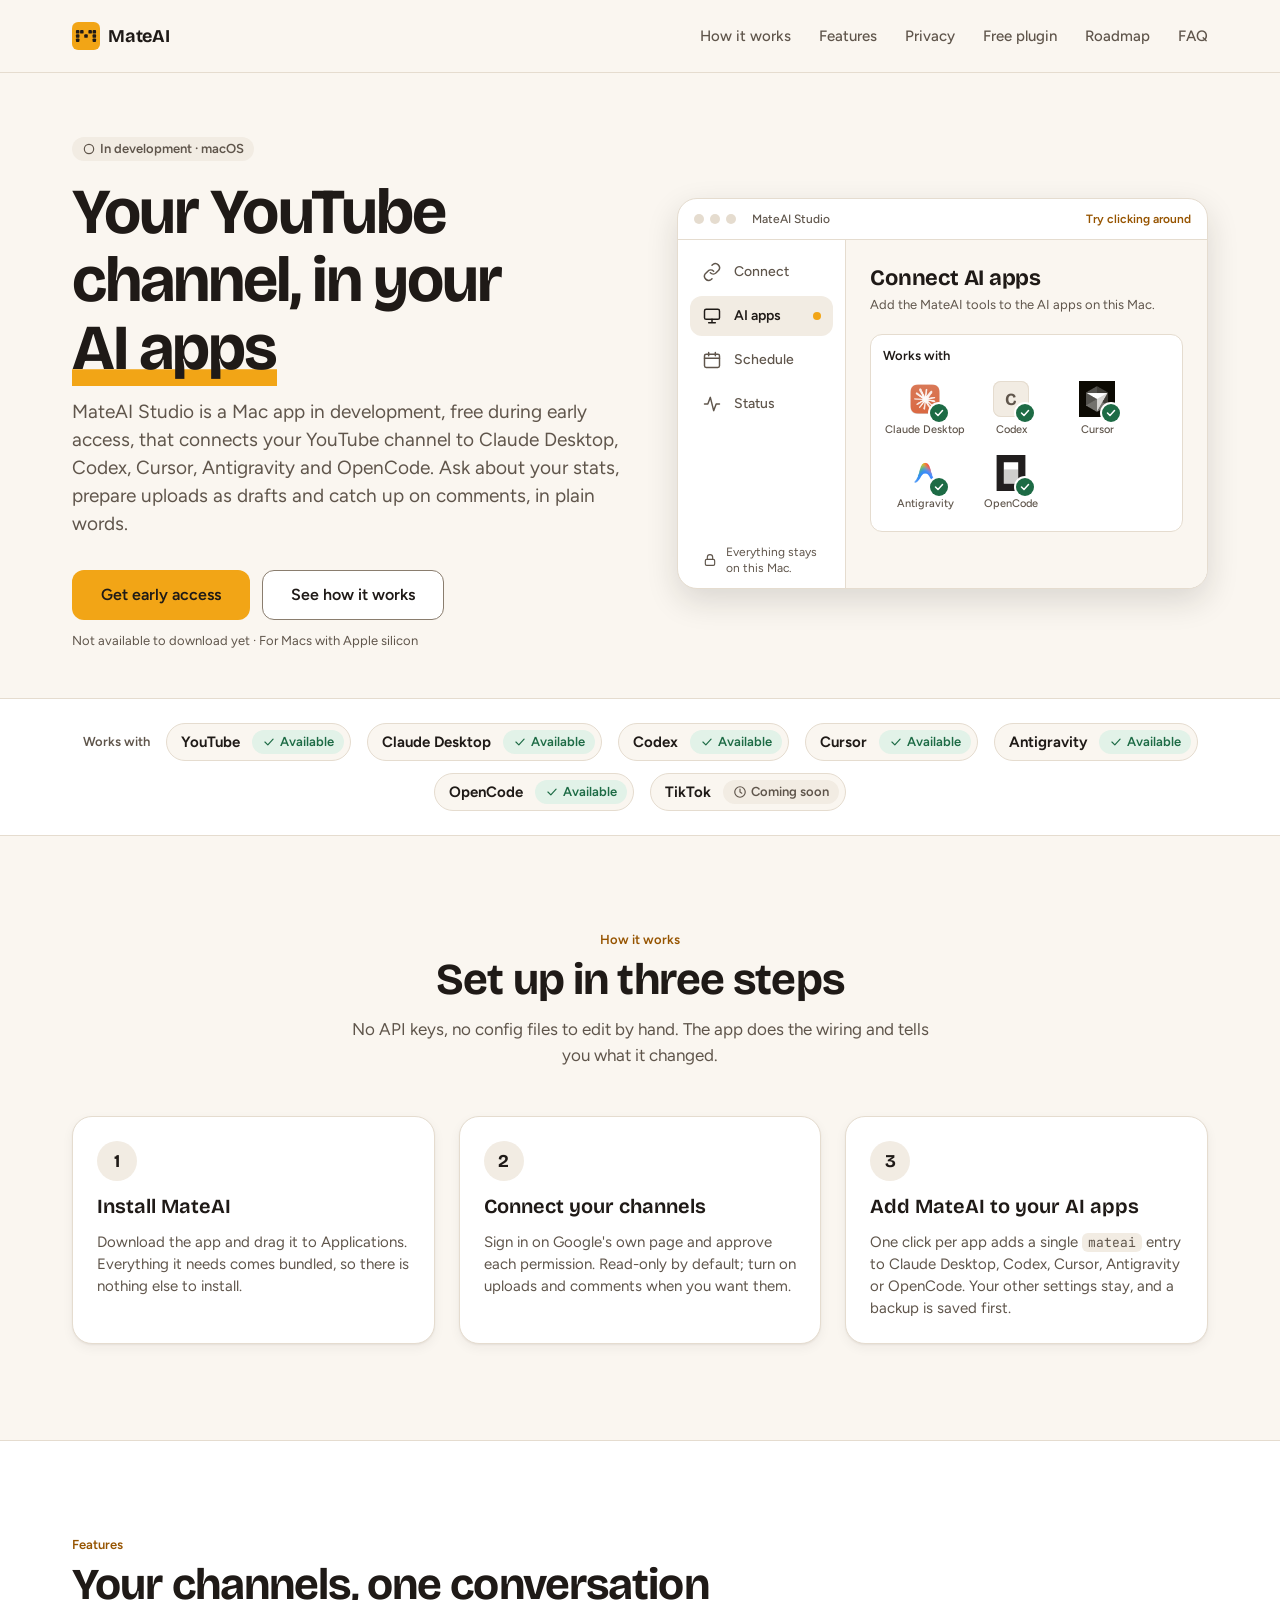
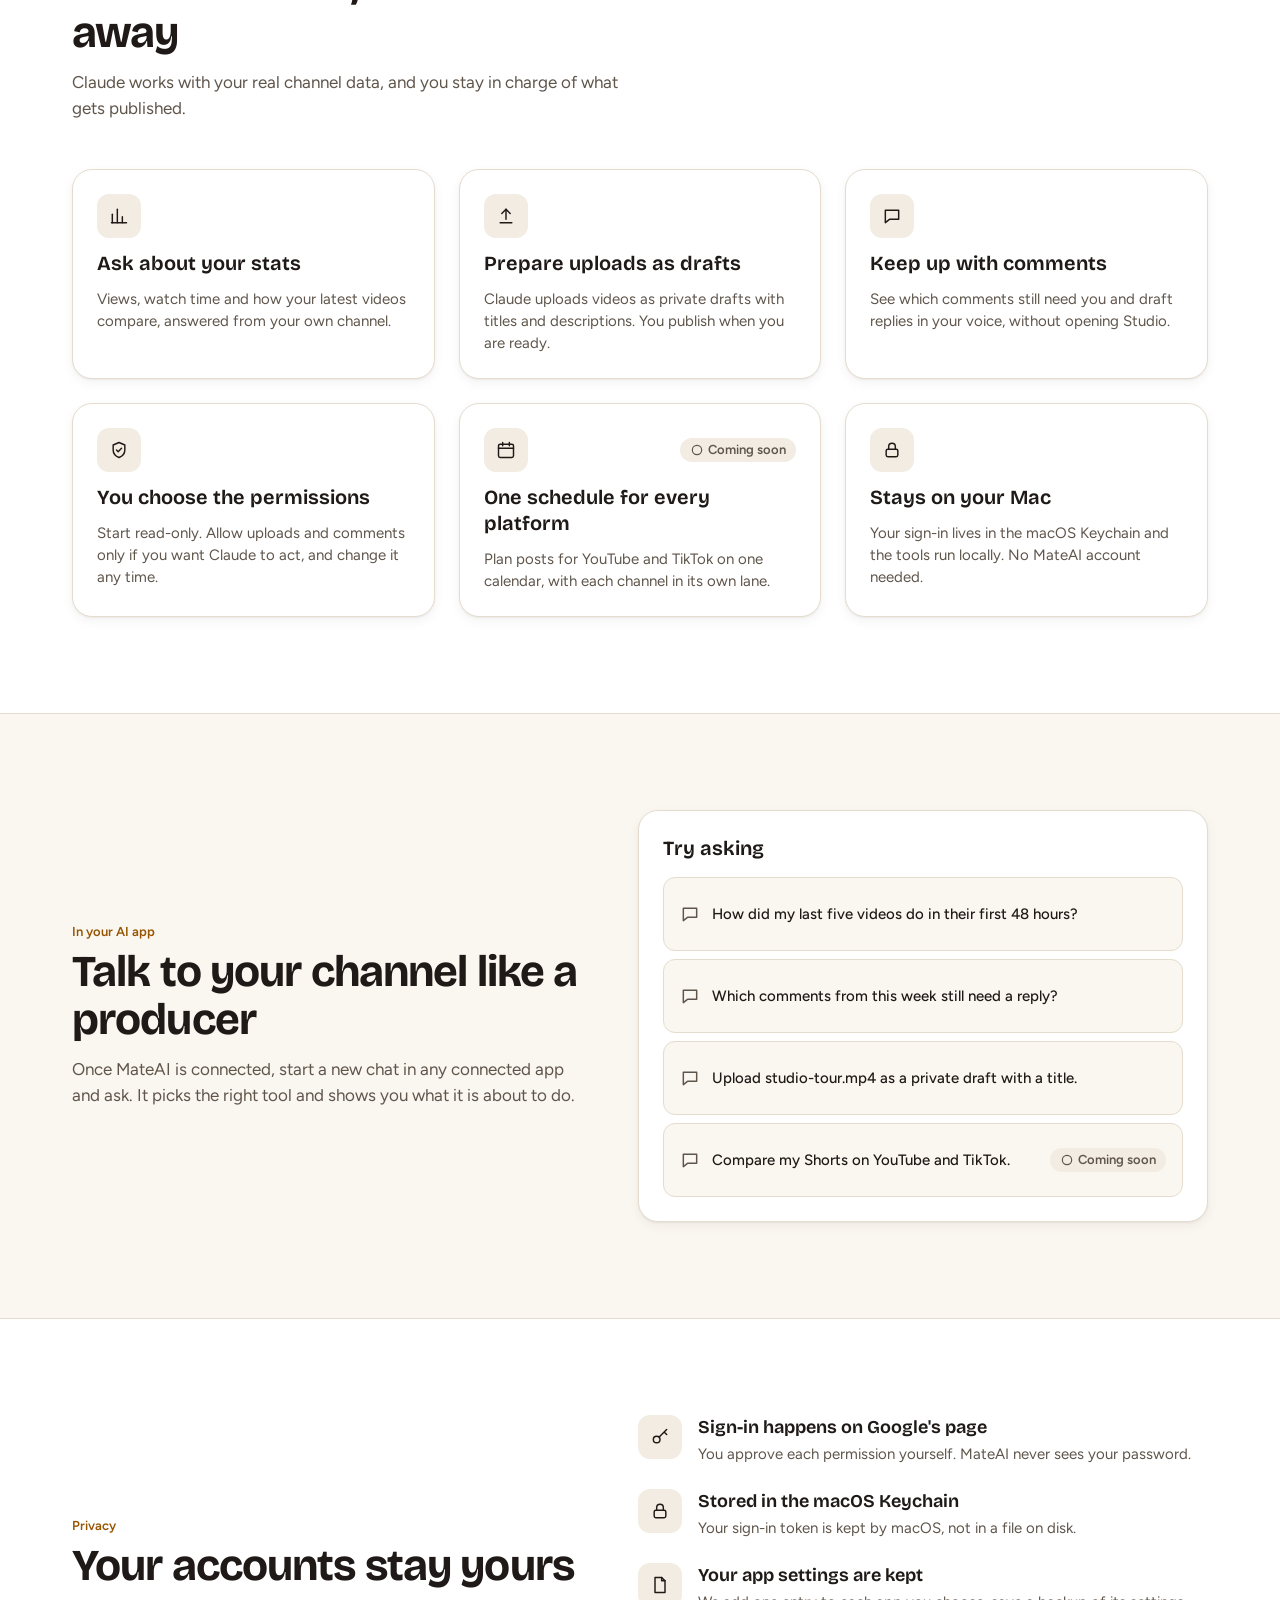
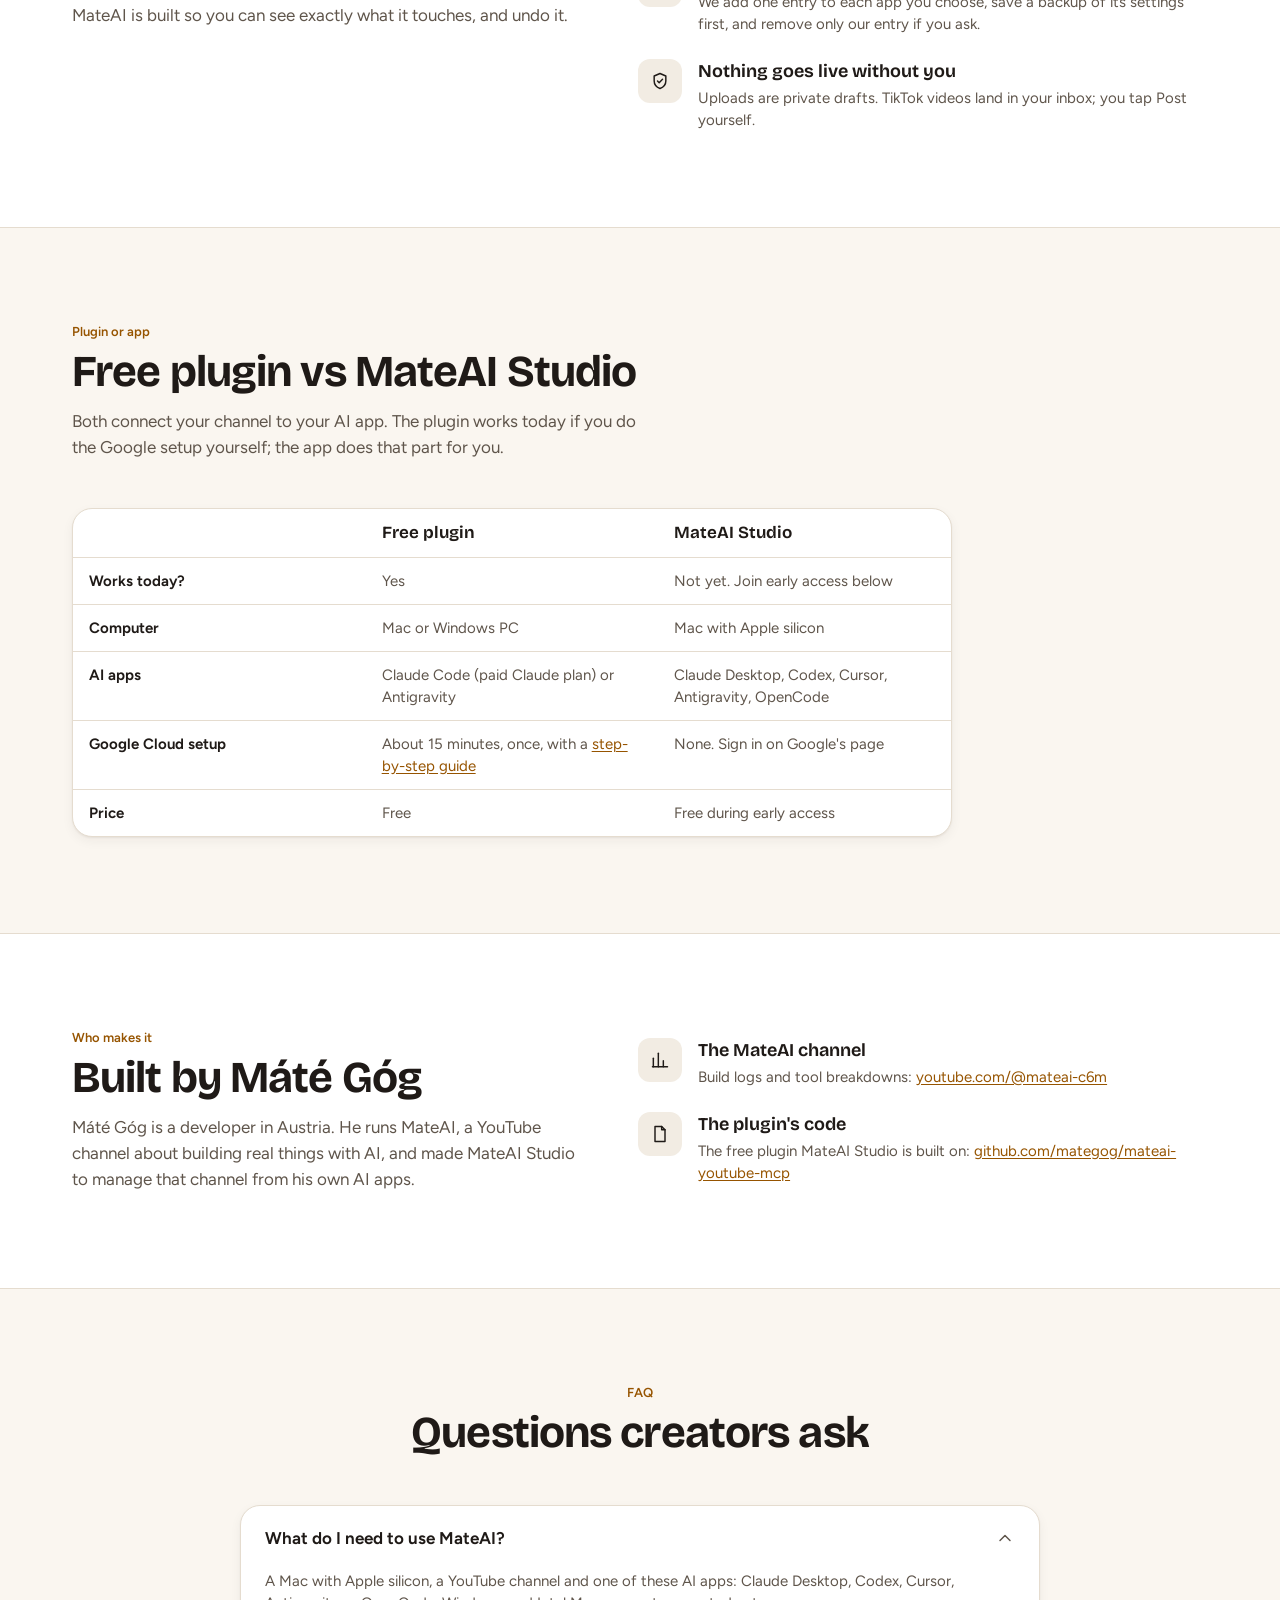
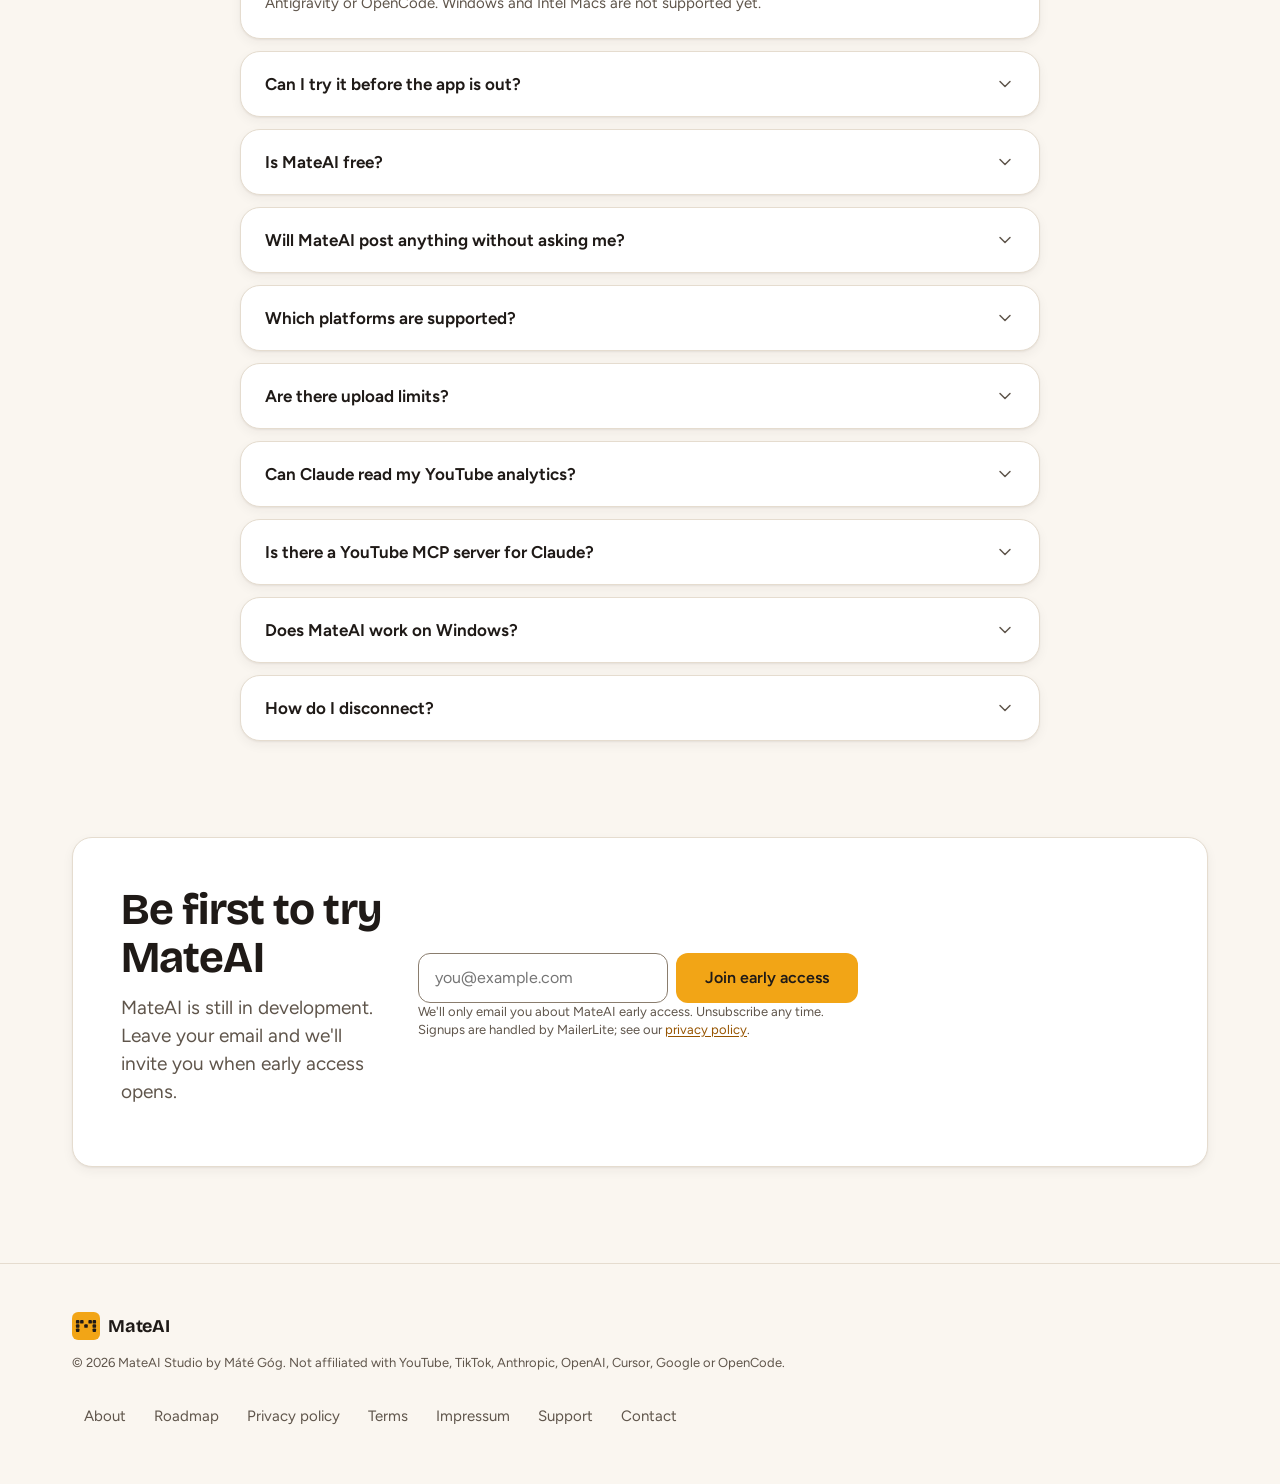
==== commit c301fefc: "Deploy roadmap page with live stars; privacy policy section on roadmap stars Built from builds/05-ma" ====
--- a/index.html
+++ b/index.html
@@ -17,13 +17,13 @@
     <meta property="og:image" content="https://mateaistudio.com/og.png" />
     <meta name="twitter:card" content="summary_large_image" />
     <script type="application/ld+json">{"@context":"https://schema.org","@graph":[{"@type":"WebSite","@id":"https://mateaistudio.com/#website","name":"MateAI Studio","url":"https://mateaistudio.com/","publisher":{"@id":"https://mateaistudio.com/#person"},"about":{"@id":"https://mateaistudio.com/#app"}},{"@id":"https://mateaistudio.com/#app","@type":"SoftwareApplication","name":"MateAI Studio","url":"https://mateaistudio.com/","applicationCategory":"MultimediaApplication","operatingSystem":"macOS (Apple silicon)","description":"MateAI Studio connects your YouTube channel to Claude Desktop, Codex, Cursor and other AI apps on your Mac. Ask about your stats, prepare uploads as private drafts and catch up on comments, in plain words.","image":"https://mateaistudio.com/og.png","author":{"@id":"https://mateaistudio.com/#person"},"publisher":{"@id":"https://mateaistudio.com/#person"}},{"@type":"Person","@id":"https://mateaistudio.com/#person","name":"Máté Góg","url":"https://mateaistudio.com/","sameAs":["https://www.youtube.com/@mateai-c6m","https://github.com/mategog"]}]}</script>
-    <script type="module" crossorigin src="/assets/main-D8vjWQDl.js"></script>
-    <link rel="modulepreload" crossorigin href="/assets/SiteHeader-DV_qQ4h1.js">
-    <link rel="modulepreload" crossorigin href="/assets/Button-CK5Rxgb5.js">
-    <link rel="stylesheet" crossorigin href="/assets/SiteHeader-BkEQRB8Q.css">
+    <script type="module" crossorigin src="/assets/main-CF8t7kwP.js"></script>
+    <link rel="modulepreload" crossorigin href="/assets/SiteHeader-BMzGqatB.js">
+    <link rel="modulepreload" crossorigin href="/assets/Button-yyo4pqhZ.js">
+    <link rel="stylesheet" crossorigin href="/assets/SiteHeader-CxGatjyQ.css">
     <script type="application/ld+json">{"@context":"https://schema.org","@type":"FAQPage","mainEntity":[{"@type":"Question","name":"What do I need to use MateAI?","acceptedAnswer":{"@type":"Answer","text":"A Mac with Apple silicon, a YouTube channel and one of these AI apps: Claude Desktop, Codex, Cursor, Antigravity or OpenCode. Windows and Intel Macs are not supported yet."}},{"@type":"Question","name":"Can I try it before the app is out?","acceptedAnswer":{"@type":"Answer","text":"Yes. The free MateAI plugin works today on a Mac or Windows PC, in Claude Code (paid Claude plan) or Google Antigravity. It needs a one-time setup of about 30 minutes, 15 of them for Google, and the guide at mateaistudio.com/free-plugin/ walks you through it. MateAI Studio will do that part for you."}},{"@type":"Question","name":"Is MateAI free?","acceptedAnswer":{"@type":"Answer","text":"Yes, MateAI is free during early access. If that changes, you'll hear about it before launch."}},{"@type":"Question","name":"Will MateAI post anything without asking me?","acceptedAnswer":{"@type":"Answer","text":"No. Videos go up as private drafts, and TikTok videos arrive in your inbox as drafts. You publish them yourself."}},{"@type":"Question","name":"Which platforms are supported?","acceptedAnswer":{"@type":"Answer","text":"YouTube today. TikTok drafts are waiting on TikTok's app review, and one schedule across platforms comes next."}},{"@type":"Question","name":"Are there upload limits?","acceptedAnswer":{"@type":"Answer","text":"Google caps daily uploads for all MateAI users together until it approves more. Heavy users can bring their own Google project."}},{"@type":"Question","name":"Can Claude read my YouTube analytics?","acceptedAnswer":{"@type":"Answer","text":"Yes, once you connect it. MateAI lets Claude read your own channel's stats through Google's official YouTube APIs, after you approve access on Google's sign-in page. Ask about views, watch time or how your latest videos compare. The free MateAI plugin does this today; MateAI Studio will set it up for you."}},{"@type":"Question","name":"Is there a YouTube MCP server for Claude?","acceptedAnswer":{"@type":"Answer","text":"Yes. The free MateAI plugin (mateai-youtube-mcp on GitHub) is an MCP server that connects Claude Code or Antigravity to your own YouTube channel. It reads your analytics, uploads videos as private drafts or schedules them, and posts comments, and it runs on your own computer. MateAI Studio is a Mac app built on it."}},{"@type":"Question","name":"Does MateAI work on Windows?","acceptedAnswer":{"@type":"Answer","text":"The free MateAI plugin does. It runs on Windows 10 and 11 in Claude Code (paid Claude plan) or Antigravity, after a one-time setup of about 30 minutes, 15 of them for Google. The MateAI Studio app is for Macs with Apple silicon only, and there is no Windows version of the app yet."}},{"@type":"Question","name":"How do I disconnect?","acceptedAnswer":{"@type":"Answer","text":"Open MateAI and choose Disconnect on the channel, or Remove on an app's card under AI apps. Only MateAI's own entry and sign-in are removed."}}]}</script>
   </head>
   <body>
-    <div id="root"><div class="site"><a class="skip btn btn-secondary" href="#main">Skip to content</a><header class="site-header"><div class="wrap"><a class="logo" href="#top" aria-label="MateAI home"><svg viewBox="0 0 512 512" aria-hidden="true" style="width:28px;height:28px"><rect width="512" height="512" rx="112" fill="#f2a516"></rect><g fill="#1f1a17"><rect x="72" y="148" width="64" height="64" rx="16"></rect><rect x="148" y="148" width="64" height="64" rx="16"></rect><rect x="300" y="148" width="64" height="64" rx="16"></rect><rect x="376" y="148" width="64" height="64" rx="16"></rect><rect x="72" y="224" width="64" height="64" rx="16"></rect><rect x="224" y="224" width="64" height="64" rx="16"></rect><rect x="376" y="224" width="64" height="64" rx="16"></rect><rect x="72" y="300" width="64" height="64" rx="16"></rect><rect x="376" y="300" width="64" height="64" rx="16"></rect></g></svg><span>MateAI</span></a><nav aria-label="Main" style="display:contents"><ul class="site-nav"><li><a href="#how">How it works</a></li><li><a href="#features">Features</a></li><li><a href="#privacy">Privacy</a></li><li><a href="/free-plugin/">Free plugin</a></li><li><a href="#faq">FAQ</a></li></ul></nav></div></header><main id="main"><section class="hero" id="top" aria-labelledby="h-hero"><div class="wrap"><div><span class="pill pill-off"><svg viewBox="0 0 24 24" aria-hidden="true"><circle cx="12" cy="12" r="8"></circle></svg>In development · macOS</span><h1 id="h-hero">Your YouTube channel, in your <span class="hl">AI apps</span></h1><p class="lead">MateAI Studio is a Mac app in development, free during early access, that connects your YouTube channel to Claude Desktop, Codex, Cursor, Antigravity and OpenCode. Ask about your stats, prepare uploads as drafts and catch up on comments, in plain words.</p><div class="actions-row"><a class="btn btn-primary btn-lg" href="#early-access">Get early access</a><a class="btn btn-secondary btn-lg" href="#how">See how it works</a></div><p class="fine">Not available to download yet · For Macs with Apple silicon</p></div><figure class="app-preview" aria-label="MateAI Studio app showing YouTube connected and TikTok not connected yet"><div class="app-preview-bar" aria-hidden="true"><span class="dots"><span></span><span></span><span></span></span>MateAI Studio<span class="try-me">Try clicking around</span></div><div class="app-preview-body"><nav class="mini-nav is-live" aria-label="Preview screens"><button type="button" class="nav-item"><svg viewBox="0 0 24 24" aria-hidden="true"><path d="M10 13a5 5 0 0 0 7 0l3-3a5 5 0 0 0-7-7l-1 1"></path><path d="M14 11a5 5 0 0 0-7 0l-3 3a5 5 0 0 0 7 7l1-1"></path></svg>Connect</button><button type="button" class="nav-item" aria-current="page"><svg viewBox="0 0 24 24" aria-hidden="true"><rect x="3" y="4" width="18" height="12" rx="2"></rect><path d="M8 20h8M12 16v4"></path></svg>AI apps</button><button type="button" class="nav-item"><svg viewBox="0 0 24 24" aria-hidden="true"><rect x="3" y="5" width="18" height="16" rx="2"></rect><path d="M3 10h18M8 3v4M16 3v4"></path></svg>Schedule</button><button type="button" class="nav-item"><svg viewBox="0 0 24 24" aria-hidden="true"><path d="M3 12h4l3-8 4 16 3-8h4"></path></svg>Status</button><p class="nav-note"><svg viewBox="0 0 24 24" aria-hidden="true"><rect x="5" y="11" width="14" height="9" rx="2"></rect><path d="M8 11V8a4 4 0 0 1 8 0v3"></path></svg>Everything stays on this Mac.</p></nav><div class="preview-main"><div><h3>Connect AI apps</h3><p class="sub">Add the MateAI tools to the AI apps on this Mac.</p></div><div class="ap-strip"><p class="ap-sum">Works with</p><ul><li class="ap-item"><span class="ap-icon"><img class="app-icon" src="/apps/claude.png" alt="" width="36" height="36"/><span class="ap-badge ap-badge-on" aria-hidden="true"><svg viewBox="0 0 24 24" aria-hidden="true"><path d="m5 12 5 5 9-10"></path></svg></span></span><span class="ap-name">Claude Desktop</span></li><li class="ap-item"><span class="ap-icon"><span class="app-icon mono">C</span><span class="ap-badge ap-badge-on" aria-hidden="true"><svg viewBox="0 0 24 24" aria-hidden="true"><path d="m5 12 5 5 9-10"></path></svg></span></span><span class="ap-name">Codex</span></li><li class="ap-item"><span class="ap-icon"><img class="app-icon" src="/apps/cursor.png" alt="" width="36" height="36"/><span class="ap-badge ap-badge-on" aria-hidden="true"><svg viewBox="0 0 24 24" aria-hidden="true"><path d="m5 12 5 5 9-10"></path></svg></span></span><span class="ap-name">Cursor</span></li><li class="ap-item"><span class="ap-icon"><img class="app-icon" src="/apps/antigravity.png" alt="" width="36" height="36"/><span class="ap-badge ap-badge-on" aria-hidden="true"><svg viewBox="0 0 24 24" aria-hidden="true"><path d="m5 12 5 5 9-10"></path></svg></span></span><span class="ap-name">Antigravity</span></li><li class="ap-item"><span class="ap-icon"><img class="app-icon" src="/apps/opencode.svg" alt="" width="36" height="36"/><span class="ap-badge ap-badge-on" aria-hidden="true"><svg viewBox="0 0 24 24" aria-hidden="true"><path d="m5 12 5 5 9-10"></path></svg></span></span><span class="ap-name">OpenCode</span></li></ul></div></div></div></figure></div></section><section class="platforms" aria-label="Supported platforms"><div class="wrap"><span class="platforms-label">Works with</span><span class="platform-chip">YouTube<!-- --> <span class="pill pill-ok"><svg viewBox="0 0 24 24" aria-hidden="true"><path d="m5 12 5 5 9-10"></path></svg>Available</span></span><span class="platform-chip">Claude Desktop<!-- --> <span class="pill pill-ok"><svg viewBox="0 0 24 24" aria-hidden="true"><path d="m5 12 5 5 9-10"></path></svg>Available</span></span><span class="platform-chip">Codex<!-- --> <span class="pill pill-ok"><svg viewBox="0 0 24 24" aria-hidden="true"><path d="m5 12 5 5 9-10"></path></svg>Available</span></span><span class="platform-chip">Cursor<!-- --> <span class="pill pill-ok"><svg viewBox="0 0 24 24" aria-hidden="true"><path d="m5 12 5 5 9-10"></path></svg>Available</span></span><span class="platform-chip">Antigravity<!-- --> <span class="pill pill-ok"><svg viewBox="0 0 24 24" aria-hidden="true"><path d="m5 12 5 5 9-10"></path></svg>Available</span></span><span class="platform-chip">OpenCode<!-- --> <span class="pill pill-ok"><svg viewBox="0 0 24 24" aria-hidden="true"><path d="m5 12 5 5 9-10"></path></svg>Available</span></span><span class="platform-chip">TikTok<!-- --> <span class="pill pill-off"><svg viewBox="0 0 24 24" aria-hidden="true"><circle cx="12" cy="12" r="9"></circle><path d="M12 7v5l3 2"></path></svg>Coming soon</span></span></div></section><section class="section" id="how" aria-labelledby="h-how"><div class="wrap"><div class="section-head center"><p class="kicker">How it works</p><h2 id="h-how">Set up in three steps</h2><p class="lead">No API keys, no config files to edit by hand. The app does the wiring and tells you what it changed.</p></div><ol class="grid-3" style="list-style:none;margin:0;padding:0"><li class="card step-card"><span class="step-num" aria-hidden="true">1</span><h3>Install MateAI</h3><p>Download the app and drag it to Applications. Everything it needs comes bundled, so there is nothing else to install.</p></li><li class="card step-card"><span class="step-num" aria-hidden="true">2</span><h3>Connect your channels</h3><p>Sign in on Google&#x27;s own page and approve each permission. Read-only by default; turn on uploads and comments when you want them.</p></li><li class="card step-card"><span class="step-num" aria-hidden="true">3</span><h3>Add MateAI to your AI apps</h3><p>One click per app adds a single <code>mateai</code> entry to Claude Desktop, Codex, Cursor, Antigravity or OpenCode. Your other settings stay, and a backup is saved first.</p></li></ol></div></section><section class="section section-alt" id="features" aria-labelledby="h-features"><div class="wrap"><div class="section-head"><p class="kicker">Features</p><h2 id="h-features">Your channels, one conversation away</h2><p class="lead">Claude works with your real channel data, and you stay in charge of what gets published.</p></div><div class="grid-3"><article class="card feature-card"><div class="card-top"><span class="icon-tile"><svg class="i" viewBox="0 0 24 24" aria-hidden="true"><path d="M4 20V10"></path><path d="M10 20V4"></path><path d="M16 20v-7"></path><path d="M21 20H3"></path></svg></span></div><h3>Ask about your stats</h3><p>Views, watch time and how your latest videos compare, answered from your own channel.</p></article><article class="card feature-card"><div class="card-top"><span class="icon-tile"><svg class="i" viewBox="0 0 24 24" aria-hidden="true"><path d="M12 16V4"></path><path d="m7 9 5-5 5 5"></path><path d="M5 20h14"></path></svg></span></div><h3>Prepare uploads as drafts</h3><p>Claude uploads videos as private drafts with titles and descriptions. You publish when you are ready.</p></article><article class="card feature-card"><div class="card-top"><span class="icon-tile"><svg class="i" viewBox="0 0 24 24" aria-hidden="true"><path d="M4 5h16v11H9l-5 4z"></path></svg></span></div><h3>Keep up with comments</h3><p>See which comments still need you and draft replies in your voice, without opening Studio.</p></article><article class="card feature-card"><div class="card-top"><span class="icon-tile"><svg class="i" viewBox="0 0 24 24" aria-hidden="true"><path d="M12 3 5 6v6c0 4 3 7.5 7 9 4-1.5 7-5 7-9V6z"></path><path d="m9 12 2 2 4-4"></path></svg></span></div><h3>You choose the permissions</h3><p>Start read-only. Allow uploads and comments only if you want Claude to act, and change it any time.</p></article><article class="card feature-card"><div class="card-top"><span class="icon-tile"><svg class="i" viewBox="0 0 24 24" aria-hidden="true"><rect x="3" y="5" width="18" height="16" rx="2"></rect><path d="M3 10h18M8 3v4M16 3v4"></path></svg></span><span class="pill pill-off"><svg viewBox="0 0 24 24" aria-hidden="true"><circle cx="12" cy="12" r="8"></circle></svg>Coming soon</span></div><h3>One schedule for every platform</h3><p>Plan posts for YouTube and TikTok on one calendar, with each channel in its own lane.</p></article><article class="card feature-card"><div class="card-top"><span class="icon-tile"><svg class="i" viewBox="0 0 24 24" aria-hidden="true"><rect x="5" y="11" width="14" height="9" rx="2"></rect><path d="M8 11V8a4 4 0 0 1 8 0v3"></path></svg></span></div><h3>Stays on your Mac</h3><p>Your sign-in lives in the macOS Keychain and the tools run locally. No MateAI account needed.</p></article></div></div></section><section class="section" aria-labelledby="h-prompts"><div class="wrap split"><div class="section-head"><p class="kicker">In your AI app</p><h2 id="h-prompts">Talk to your channel like a producer</h2><p class="lead">Once MateAI is connected, start a new chat in any connected app and ask. It picks the right tool and shows you what it is about to do.</p></div><div class="card prompts-card"><h3>Try asking</h3><ul class="prompt-list"><li class="prompt-row"><svg class="i" viewBox="0 0 24 24" aria-hidden="true"><path d="M4 5h16v11H9l-5 4z"></path></svg>How did my last five videos do in their first 48 hours?</li><li class="prompt-row"><svg class="i" viewBox="0 0 24 24" aria-hidden="true"><path d="M4 5h16v11H9l-5 4z"></path></svg>Which comments from this week still need a reply?</li><li class="prompt-row"><svg class="i" viewBox="0 0 24 24" aria-hidden="true"><path d="M4 5h16v11H9l-5 4z"></path></svg>Upload studio-tour.mp4 as a private draft with a title.</li><li class="prompt-row"><svg class="i" viewBox="0 0 24 24" aria-hidden="true"><path d="M4 5h16v11H9l-5 4z"></path></svg>Compare my Shorts on YouTube and TikTok.<span class="pill pill-off"><svg viewBox="0 0 24 24" aria-hidden="true"><circle cx="12" cy="12" r="8"></circle></svg>Coming soon</span></li></ul></div></div></section><section class="section section-alt" id="privacy" aria-labelledby="h-privacy"><div class="wrap split"><div class="section-head"><p class="kicker">Privacy</p><h2 id="h-privacy">Your accounts stay yours</h2><p class="lead">MateAI is built so you can see exactly what it touches, and undo it.</p></div><div class="trust-list"><div class="trust-row"><span class="icon-tile"><svg class="i" viewBox="0 0 24 24" aria-hidden="true"><circle cx="8" cy="15" r="4"></circle><path d="m11 12 9-9M17 6l3 3"></path></svg></span><div><h3>Sign-in happens on Google&#x27;s page</h3><p>You approve each permission yourself. MateAI never sees your password.</p></div></div><div class="trust-row"><span class="icon-tile"><svg class="i" viewBox="0 0 24 24" aria-hidden="true"><rect x="5" y="11" width="14" height="9" rx="2"></rect><path d="M8 11V8a4 4 0 0 1 8 0v3"></path></svg></span><div><h3>Stored in the macOS Keychain</h3><p>Your sign-in token is kept by macOS, not in a file on disk.</p></div></div><div class="trust-row"><span class="icon-tile"><svg class="i" viewBox="0 0 24 24" aria-hidden="true"><path d="M14 3H6v18h12V7z"></path><path d="M14 3v4h4"></path></svg></span><div><h3>Your app settings are kept</h3><p>We add one entry to each app you choose, save a backup of its settings first, and remove only our entry if you ask.</p></div></div><div class="trust-row"><span class="icon-tile"><svg class="i" viewBox="0 0 24 24" aria-hidden="true"><path d="M12 3 5 6v6c0 4 3 7.5 7 9 4-1.5 7-5 7-9V6z"></path><path d="m9 12 2 2 4-4"></path></svg></span><div><h3>Nothing goes live without you</h3><p>Uploads are private drafts. TikTok videos land in your inbox; you tap Post yourself.</p></div></div></div></div></section><section class="section" id="compare" aria-labelledby="h-compare"><div class="wrap"><div class="section-head"><p class="kicker">Plugin or app</p><h2 id="h-compare">Free plugin vs MateAI Studio</h2><p class="lead">Both connect your channel to your AI app. The plugin works today if you do the Google setup yourself; the app does that part for you.</p></div><table class="card compare-table"><caption class="sr-only">Free MateAI plugin compared with the MateAI Studio app</caption><thead><tr><td></td><th scope="col">Free plugin</th><th scope="col">MateAI Studio</th></tr></thead><tbody><tr><th scope="row">Works today?</th><td>Yes</td><td>Not yet. Join early access below</td></tr><tr><th scope="row">Computer</th><td>Mac or Windows PC</td><td>Mac with Apple silicon</td></tr><tr><th scope="row">AI apps</th><td>Claude Code (paid Claude plan) or Antigravity</td><td>Claude Desktop, Codex, Cursor, Antigravity, OpenCode</td></tr><tr><th scope="row">Google Cloud setup</th><td>About 15 minutes, once, with a <a href="/free-plugin/">step-by-step guide</a></td><td>None. Sign in on Google&#x27;s page</td></tr><tr><th scope="row">Price</th><td>Free</td><td>Free during early access</td></tr></tbody></table></div></section><section class="section section-alt" id="about" aria-labelledby="h-about"><div class="wrap split"><div class="section-head"><p class="kicker">Who makes it</p><h2 id="h-about">Built by Máté Góg</h2><p class="lead">Máté Góg is a developer in Austria. He runs MateAI, a YouTube channel about building real things with AI, and made MateAI Studio to manage that channel from his own AI apps.</p></div><div class="trust-list"><div class="trust-row"><span class="icon-tile"><svg class="i" viewBox="0 0 24 24" aria-hidden="true"><path d="M4 20V10"></path><path d="M10 20V4"></path><path d="M16 20v-7"></path><path d="M21 20H3"></path></svg></span><div><h3>The MateAI channel</h3><p>Build logs and tool breakdowns: <a href="https://www.youtube.com/@mateai-c6m">youtube.com/@mateai-c6m</a></p></div></div><div class="trust-row"><span class="icon-tile"><svg class="i" viewBox="0 0 24 24" aria-hidden="true"><path d="M14 3H6v18h12V7z"></path><path d="M14 3v4h4"></path></svg></span><div><h3>The plugin&#x27;s code</h3><p>The free plugin MateAI Studio is built on: <a href="https://github.com/mategog/mateai-youtube-mcp">github.com/mategog/mateai-youtube-mcp</a></p></div></div></div></div></section><section class="section" id="faq" aria-labelledby="h-faq"><div class="wrap"><div class="section-head center"><p class="kicker">FAQ</p><h2 id="h-faq">Questions creators ask</h2></div><div class="faq"><details class="faq-item" open=""><summary>What do I need to use MateAI?<svg class="i" viewBox="0 0 24 24" aria-hidden="true"><path d="m6 9 6 6 6-6"></path></svg></summary><div class="faq-body"><p>A Mac with Apple silicon, a YouTube channel and one of these AI apps: Claude Desktop, Codex, Cursor, Antigravity or OpenCode. Windows and Intel Macs are not supported yet.</p></div></details><details class="faq-item"><summary>Can I try it before the app is out?<svg class="i" viewBox="0 0 24 24" aria-hidden="true"><path d="m6 9 6 6 6-6"></path></svg></summary><div class="faq-body"><p>Yes. The free MateAI plugin works today on a Mac or Windows PC, in Claude Code (paid Claude plan) or Google Antigravity. It needs a one-time setup of about 30 minutes, 15 of them for Google, and the guide at mateaistudio.com/free-plugin/ walks you through it. MateAI Studio will do that part for you.</p></div></details><details class="faq-item"><summary>Is MateAI free?<svg class="i" viewBox="0 0 24 24" aria-hidden="true"><path d="m6 9 6 6 6-6"></path></svg></summary><div class="faq-body"><p>Yes, MateAI is free during early access. If that changes, you&#x27;ll hear about it before launch.</p></div></details><details class="faq-item"><summary>Will MateAI post anything without asking me?<svg class="i" viewBox="0 0 24 24" aria-hidden="true"><path d="m6 9 6 6 6-6"></path></svg></summary><div class="faq-body"><p>No. Videos go up as private drafts, and TikTok videos arrive in your inbox as drafts. You publish them yourself.</p></div></details><details class="faq-item"><summary>Which platforms are supported?<svg class="i" viewBox="0 0 24 24" aria-hidden="true"><path d="m6 9 6 6 6-6"></path></svg></summary><div class="faq-body"><p>YouTube today. TikTok drafts are waiting on TikTok&#x27;s app review, and one schedule across platforms comes next.</p></div></details><details class="faq-item"><summary>Are there upload limits?<svg class="i" viewBox="0 0 24 24" aria-hidden="true"><path d="m6 9 6 6 6-6"></path></svg></summary><div class="faq-body"><p>Google caps daily uploads for all MateAI users together until it approves more. Heavy users can bring their own Google project.</p></div></details><details class="faq-item"><summary>Can Claude read my YouTube analytics?<svg class="i" viewBox="0 0 24 24" aria-hidden="true"><path d="m6 9 6 6 6-6"></path></svg></summary><div class="faq-body"><p>Yes, once you connect it. MateAI lets Claude read your own channel&#x27;s stats through Google&#x27;s official YouTube APIs, after you approve access on Google&#x27;s sign-in page. Ask about views, watch time or how your latest videos compare. The free MateAI plugin does this today; MateAI Studio will set it up for you.</p></div></details><details class="faq-item"><summary>Is there a YouTube MCP server for Claude?<svg class="i" viewBox="0 0 24 24" aria-hidden="true"><path d="m6 9 6 6 6-6"></path></svg></summary><div class="faq-body"><p>Yes. The free MateAI plugin (mateai-youtube-mcp on GitHub) is an MCP server that connects Claude Code or Antigravity to your own YouTube channel. It reads your analytics, uploads videos as private drafts or schedules them, and posts comments, and it runs on your own computer. MateAI Studio is a Mac app built on it.</p></div></details><details class="faq-item"><summary>Does MateAI work on Windows?<svg class="i" viewBox="0 0 24 24" aria-hidden="true"><path d="m6 9 6 6 6-6"></path></svg></summary><div class="faq-body"><p>The free MateAI plugin does. It runs on Windows 10 and 11 in Claude Code (paid Claude plan) or Antigravity, after a one-time setup of about 30 minutes, 15 of them for Google. The MateAI Studio app is for Macs with Apple silicon only, and there is no Windows version of the app yet.</p></div></details><details class="faq-item"><summary>How do I disconnect?<svg class="i" viewBox="0 0 24 24" aria-hidden="true"><path d="m6 9 6 6 6-6"></path></svg></summary><div class="faq-body"><p>Open MateAI and choose Disconnect on the channel, or Remove on an app&#x27;s card under AI apps. Only MateAI&#x27;s own entry and sign-in are removed.</p></div></details></div></div></section><section class="section" id="early-access" aria-labelledby="h-cta" style="padding-top:0"><div class="wrap"><div class="card cta-band"><div><h2 id="h-cta">Be first to try MateAI</h2><p class="lead">MateAI is still in development. Leave your email and we&#x27;ll invite you when early access opens.</p></div><form class="signup"><div class="signup-row"><label class="sr-only" for="signup-email">Email address</label><input id="signup-email" class="signup-input" name="email" type="email" required="" autoComplete="email" placeholder="you@example.com"/><button class="btn btn-primary btn-lg" type="submit">Join early access</button></div><p class="fine">We&#x27;ll only email you about MateAI early access. Unsubscribe any time. Signups are handled by MailerLite; see our <a href="/privacy">privacy policy</a>.</p></form></div></div></section></main><footer class="site-footer"><div class="wrap"><div><a class="logo" href="#top" aria-label="MateAI home"><svg viewBox="0 0 512 512" aria-hidden="true" style="width:28px;height:28px"><rect width="512" height="512" rx="112" fill="#f2a516"></rect><g fill="#1f1a17"><rect x="72" y="148" width="64" height="64" rx="16"></rect><rect x="148" y="148" width="64" height="64" rx="16"></rect><rect x="300" y="148" width="64" height="64" rx="16"></rect><rect x="376" y="148" width="64" height="64" rx="16"></rect><rect x="72" y="224" width="64" height="64" rx="16"></rect><rect x="224" y="224" width="64" height="64" rx="16"></rect><rect x="376" y="224" width="64" height="64" rx="16"></rect><rect x="72" y="300" width="64" height="64" rx="16"></rect><rect x="376" y="300" width="64" height="64" rx="16"></rect></g></svg><span>MateAI</span></a><p class="fine">© 2026 MateAI Studio by Máté Góg. Not affiliated with YouTube, TikTok, Anthropic, OpenAI, Cursor, Google or OpenCode.</p></div><nav aria-label="Footer"><ul class="footer-links"><li><a href="/about/">About</a></li><li><a href="/privacy">Privacy policy</a></li><li><a href="/terms/">Terms</a></li><li><a href="/impressum/">Impressum</a></li><li><a href="/free-plugin/#support">Support</a></li><li><a href="mailto:gog.mate@gmail.com">Contact</a></li></ul></nav></div></footer></div></div>
+    <div id="root"><div class="site"><a class="skip btn btn-secondary" href="#main">Skip to content</a><header class="site-header"><div class="wrap"><a class="logo" href="#top" aria-label="MateAI home"><svg viewBox="0 0 512 512" aria-hidden="true" style="width:28px;height:28px"><rect width="512" height="512" rx="112" fill="#f2a516"></rect><g fill="#1f1a17"><rect x="72" y="148" width="64" height="64" rx="16"></rect><rect x="148" y="148" width="64" height="64" rx="16"></rect><rect x="300" y="148" width="64" height="64" rx="16"></rect><rect x="376" y="148" width="64" height="64" rx="16"></rect><rect x="72" y="224" width="64" height="64" rx="16"></rect><rect x="224" y="224" width="64" height="64" rx="16"></rect><rect x="376" y="224" width="64" height="64" rx="16"></rect><rect x="72" y="300" width="64" height="64" rx="16"></rect><rect x="376" y="300" width="64" height="64" rx="16"></rect></g></svg><span>MateAI</span></a><nav aria-label="Main" style="display:contents"><ul class="site-nav"><li><a href="#how">How it works</a></li><li><a href="#features">Features</a></li><li><a href="#privacy">Privacy</a></li><li><a href="/free-plugin/">Free plugin</a></li><li><a href="/roadmap/">Roadmap</a></li><li><a href="#faq">FAQ</a></li></ul></nav></div></header><main id="main"><section class="hero" id="top" aria-labelledby="h-hero"><div class="wrap"><div><span class="pill pill-off"><svg viewBox="0 0 24 24" aria-hidden="true"><circle cx="12" cy="12" r="8"></circle></svg>In development · macOS</span><h1 id="h-hero">Your YouTube channel, in your <span class="hl">AI apps</span></h1><p class="lead">MateAI Studio is a Mac app in development, free during early access, that connects your YouTube channel to Claude Desktop, Codex, Cursor, Antigravity and OpenCode. Ask about your stats, prepare uploads as drafts and catch up on comments, in plain words.</p><div class="actions-row"><a class="btn btn-primary btn-lg" href="#early-access">Get early access</a><a class="btn btn-secondary btn-lg" href="#how">See how it works</a></div><p class="fine">Not available to download yet · For Macs with Apple silicon</p></div><figure class="app-preview" aria-label="MateAI Studio app showing YouTube connected and TikTok not connected yet"><div class="app-preview-bar" aria-hidden="true"><span class="dots"><span></span><span></span><span></span></span>MateAI Studio<span class="try-me">Try clicking around</span></div><div class="app-preview-body"><nav class="mini-nav is-live" aria-label="Preview screens"><button type="button" class="nav-item"><svg viewBox="0 0 24 24" aria-hidden="true"><path d="M10 13a5 5 0 0 0 7 0l3-3a5 5 0 0 0-7-7l-1 1"></path><path d="M14 11a5 5 0 0 0-7 0l-3 3a5 5 0 0 0 7 7l1-1"></path></svg>Connect</button><button type="button" class="nav-item" aria-current="page"><svg viewBox="0 0 24 24" aria-hidden="true"><rect x="3" y="4" width="18" height="12" rx="2"></rect><path d="M8 20h8M12 16v4"></path></svg>AI apps</button><button type="button" class="nav-item"><svg viewBox="0 0 24 24" aria-hidden="true"><rect x="3" y="5" width="18" height="16" rx="2"></rect><path d="M3 10h18M8 3v4M16 3v4"></path></svg>Schedule</button><button type="button" class="nav-item"><svg viewBox="0 0 24 24" aria-hidden="true"><path d="M3 12h4l3-8 4 16 3-8h4"></path></svg>Status</button><p class="nav-note"><svg viewBox="0 0 24 24" aria-hidden="true"><rect x="5" y="11" width="14" height="9" rx="2"></rect><path d="M8 11V8a4 4 0 0 1 8 0v3"></path></svg>Everything stays on this Mac.</p></nav><div class="preview-main"><div><h3>Connect AI apps</h3><p class="sub">Add the MateAI tools to the AI apps on this Mac.</p></div><div class="ap-strip"><p class="ap-sum">Works with</p><ul><li class="ap-item"><span class="ap-icon"><img class="app-icon" src="/apps/claude.png" alt="" width="36" height="36"/><span class="ap-badge ap-badge-on" aria-hidden="true"><svg viewBox="0 0 24 24" aria-hidden="true"><path d="m5 12 5 5 9-10"></path></svg></span></span><span class="ap-name">Claude Desktop</span></li><li class="ap-item"><span class="ap-icon"><span class="app-icon mono">C</span><span class="ap-badge ap-badge-on" aria-hidden="true"><svg viewBox="0 0 24 24" aria-hidden="true"><path d="m5 12 5 5 9-10"></path></svg></span></span><span class="ap-name">Codex</span></li><li class="ap-item"><span class="ap-icon"><img class="app-icon" src="/apps/cursor.png" alt="" width="36" height="36"/><span class="ap-badge ap-badge-on" aria-hidden="true"><svg viewBox="0 0 24 24" aria-hidden="true"><path d="m5 12 5 5 9-10"></path></svg></span></span><span class="ap-name">Cursor</span></li><li class="ap-item"><span class="ap-icon"><img class="app-icon" src="/apps/antigravity.png" alt="" width="36" height="36"/><span class="ap-badge ap-badge-on" aria-hidden="true"><svg viewBox="0 0 24 24" aria-hidden="true"><path d="m5 12 5 5 9-10"></path></svg></span></span><span class="ap-name">Antigravity</span></li><li class="ap-item"><span class="ap-icon"><img class="app-icon" src="/apps/opencode.svg" alt="" width="36" height="36"/><span class="ap-badge ap-badge-on" aria-hidden="true"><svg viewBox="0 0 24 24" aria-hidden="true"><path d="m5 12 5 5 9-10"></path></svg></span></span><span class="ap-name">OpenCode</span></li></ul></div></div></div></figure></div></section><section class="platforms" aria-label="Supported platforms"><div class="wrap"><span class="platforms-label">Works with</span><span class="platform-chip">YouTube<!-- --> <span class="pill pill-ok"><svg viewBox="0 0 24 24" aria-hidden="true"><path d="m5 12 5 5 9-10"></path></svg>Available</span></span><span class="platform-chip">Claude Desktop<!-- --> <span class="pill pill-ok"><svg viewBox="0 0 24 24" aria-hidden="true"><path d="m5 12 5 5 9-10"></path></svg>Available</span></span><span class="platform-chip">Codex<!-- --> <span class="pill pill-ok"><svg viewBox="0 0 24 24" aria-hidden="true"><path d="m5 12 5 5 9-10"></path></svg>Available</span></span><span class="platform-chip">Cursor<!-- --> <span class="pill pill-ok"><svg viewBox="0 0 24 24" aria-hidden="true"><path d="m5 12 5 5 9-10"></path></svg>Available</span></span><span class="platform-chip">Antigravity<!-- --> <span class="pill pill-ok"><svg viewBox="0 0 24 24" aria-hidden="true"><path d="m5 12 5 5 9-10"></path></svg>Available</span></span><span class="platform-chip">OpenCode<!-- --> <span class="pill pill-ok"><svg viewBox="0 0 24 24" aria-hidden="true"><path d="m5 12 5 5 9-10"></path></svg>Available</span></span><span class="platform-chip">TikTok<!-- --> <span class="pill pill-off"><svg viewBox="0 0 24 24" aria-hidden="true"><circle cx="12" cy="12" r="9"></circle><path d="M12 7v5l3 2"></path></svg>Coming soon</span></span></div></section><section class="section" id="how" aria-labelledby="h-how"><div class="wrap"><div class="section-head center"><p class="kicker">How it works</p><h2 id="h-how">Set up in three steps</h2><p class="lead">No API keys, no config files to edit by hand. The app does the wiring and tells you what it changed.</p></div><ol class="grid-3" style="list-style:none;margin:0;padding:0"><li class="card step-card"><span class="step-num" aria-hidden="true">1</span><h3>Install MateAI</h3><p>Download the app and drag it to Applications. Everything it needs comes bundled, so there is nothing else to install.</p></li><li class="card step-card"><span class="step-num" aria-hidden="true">2</span><h3>Connect your channels</h3><p>Sign in on Google&#x27;s own page and approve each permission. Read-only by default; turn on uploads and comments when you want them.</p></li><li class="card step-card"><span class="step-num" aria-hidden="true">3</span><h3>Add MateAI to your AI apps</h3><p>One click per app adds a single <code>mateai</code> entry to Claude Desktop, Codex, Cursor, Antigravity or OpenCode. Your other settings stay, and a backup is saved first.</p></li></ol></div></section><section class="section section-alt" id="features" aria-labelledby="h-features"><div class="wrap"><div class="section-head"><p class="kicker">Features</p><h2 id="h-features">Your channels, one conversation away</h2><p class="lead">Claude works with your real channel data, and you stay in charge of what gets published.</p></div><div class="grid-3"><article class="card feature-card"><div class="card-top"><span class="icon-tile"><svg class="i" viewBox="0 0 24 24" aria-hidden="true"><path d="M4 20V10"></path><path d="M10 20V4"></path><path d="M16 20v-7"></path><path d="M21 20H3"></path></svg></span></div><h3>Ask about your stats</h3><p>Views, watch time and how your latest videos compare, answered from your own channel.</p></article><article class="card feature-card"><div class="card-top"><span class="icon-tile"><svg class="i" viewBox="0 0 24 24" aria-hidden="true"><path d="M12 16V4"></path><path d="m7 9 5-5 5 5"></path><path d="M5 20h14"></path></svg></span></div><h3>Prepare uploads as drafts</h3><p>Claude uploads videos as private drafts with titles and descriptions. You publish when you are ready.</p></article><article class="card feature-card"><div class="card-top"><span class="icon-tile"><svg class="i" viewBox="0 0 24 24" aria-hidden="true"><path d="M4 5h16v11H9l-5 4z"></path></svg></span></div><h3>Keep up with comments</h3><p>See which comments still need you and draft replies in your voice, without opening Studio.</p></article><article class="card feature-card"><div class="card-top"><span class="icon-tile"><svg class="i" viewBox="0 0 24 24" aria-hidden="true"><path d="M12 3 5 6v6c0 4 3 7.5 7 9 4-1.5 7-5 7-9V6z"></path><path d="m9 12 2 2 4-4"></path></svg></span></div><h3>You choose the permissions</h3><p>Start read-only. Allow uploads and comments only if you want Claude to act, and change it any time.</p></article><article class="card feature-card"><div class="card-top"><span class="icon-tile"><svg class="i" viewBox="0 0 24 24" aria-hidden="true"><rect x="3" y="5" width="18" height="16" rx="2"></rect><path d="M3 10h18M8 3v4M16 3v4"></path></svg></span><span class="pill pill-off"><svg viewBox="0 0 24 24" aria-hidden="true"><circle cx="12" cy="12" r="8"></circle></svg>Coming soon</span></div><h3>One schedule for every platform</h3><p>Plan posts for YouTube and TikTok on one calendar, with each channel in its own lane.</p></article><article class="card feature-card"><div class="card-top"><span class="icon-tile"><svg class="i" viewBox="0 0 24 24" aria-hidden="true"><rect x="5" y="11" width="14" height="9" rx="2"></rect><path d="M8 11V8a4 4 0 0 1 8 0v3"></path></svg></span></div><h3>Stays on your Mac</h3><p>Your sign-in lives in the macOS Keychain and the tools run locally. No MateAI account needed.</p></article></div></div></section><section class="section" aria-labelledby="h-prompts"><div class="wrap split"><div class="section-head"><p class="kicker">In your AI app</p><h2 id="h-prompts">Talk to your channel like a producer</h2><p class="lead">Once MateAI is connected, start a new chat in any connected app and ask. It picks the right tool and shows you what it is about to do.</p></div><div class="card prompts-card"><h3>Try asking</h3><ul class="prompt-list"><li class="prompt-row"><svg class="i" viewBox="0 0 24 24" aria-hidden="true"><path d="M4 5h16v11H9l-5 4z"></path></svg>How did my last five videos do in their first 48 hours?</li><li class="prompt-row"><svg class="i" viewBox="0 0 24 24" aria-hidden="true"><path d="M4 5h16v11H9l-5 4z"></path></svg>Which comments from this week still need a reply?</li><li class="prompt-row"><svg class="i" viewBox="0 0 24 24" aria-hidden="true"><path d="M4 5h16v11H9l-5 4z"></path></svg>Upload studio-tour.mp4 as a private draft with a title.</li><li class="prompt-row"><svg class="i" viewBox="0 0 24 24" aria-hidden="true"><path d="M4 5h16v11H9l-5 4z"></path></svg>Compare my Shorts on YouTube and TikTok.<span class="pill pill-off"><svg viewBox="0 0 24 24" aria-hidden="true"><circle cx="12" cy="12" r="8"></circle></svg>Coming soon</span></li></ul></div></div></section><section class="section section-alt" id="privacy" aria-labelledby="h-privacy"><div class="wrap split"><div class="section-head"><p class="kicker">Privacy</p><h2 id="h-privacy">Your accounts stay yours</h2><p class="lead">MateAI is built so you can see exactly what it touches, and undo it.</p></div><div class="trust-list"><div class="trust-row"><span class="icon-tile"><svg class="i" viewBox="0 0 24 24" aria-hidden="true"><circle cx="8" cy="15" r="4"></circle><path d="m11 12 9-9M17 6l3 3"></path></svg></span><div><h3>Sign-in happens on Google&#x27;s page</h3><p>You approve each permission yourself. MateAI never sees your password.</p></div></div><div class="trust-row"><span class="icon-tile"><svg class="i" viewBox="0 0 24 24" aria-hidden="true"><rect x="5" y="11" width="14" height="9" rx="2"></rect><path d="M8 11V8a4 4 0 0 1 8 0v3"></path></svg></span><div><h3>Stored in the macOS Keychain</h3><p>Your sign-in token is kept by macOS, not in a file on disk.</p></div></div><div class="trust-row"><span class="icon-tile"><svg class="i" viewBox="0 0 24 24" aria-hidden="true"><path d="M14 3H6v18h12V7z"></path><path d="M14 3v4h4"></path></svg></span><div><h3>Your app settings are kept</h3><p>We add one entry to each app you choose, save a backup of its settings first, and remove only our entry if you ask.</p></div></div><div class="trust-row"><span class="icon-tile"><svg class="i" viewBox="0 0 24 24" aria-hidden="true"><path d="M12 3 5 6v6c0 4 3 7.5 7 9 4-1.5 7-5 7-9V6z"></path><path d="m9 12 2 2 4-4"></path></svg></span><div><h3>Nothing goes live without you</h3><p>Uploads are private drafts. TikTok videos land in your inbox; you tap Post yourself.</p></div></div></div></div></section><section class="section" id="compare" aria-labelledby="h-compare"><div class="wrap"><div class="section-head"><p class="kicker">Plugin or app</p><h2 id="h-compare">Free plugin vs MateAI Studio</h2><p class="lead">Both connect your channel to your AI app. The plugin works today if you do the Google setup yourself; the app does that part for you.</p></div><table class="card compare-table"><caption class="sr-only">Free MateAI plugin compared with the MateAI Studio app</caption><thead><tr><td></td><th scope="col">Free plugin</th><th scope="col">MateAI Studio</th></tr></thead><tbody><tr><th scope="row">Works today?</th><td>Yes</td><td>Not yet. Join early access below</td></tr><tr><th scope="row">Computer</th><td>Mac or Windows PC</td><td>Mac with Apple silicon</td></tr><tr><th scope="row">AI apps</th><td>Claude Code (paid Claude plan) or Antigravity</td><td>Claude Desktop, Codex, Cursor, Antigravity, OpenCode</td></tr><tr><th scope="row">Google Cloud setup</th><td>About 15 minutes, once, with a <a href="/free-plugin/">step-by-step guide</a></td><td>None. Sign in on Google&#x27;s page</td></tr><tr><th scope="row">Price</th><td>Free</td><td>Free during early access</td></tr></tbody></table></div></section><section class="section section-alt" id="about" aria-labelledby="h-about"><div class="wrap split"><div class="section-head"><p class="kicker">Who makes it</p><h2 id="h-about">Built by Máté Góg</h2><p class="lead">Máté Góg is a developer in Austria. He runs MateAI, a YouTube channel about building real things with AI, and made MateAI Studio to manage that channel from his own AI apps.</p></div><div class="trust-list"><div class="trust-row"><span class="icon-tile"><svg class="i" viewBox="0 0 24 24" aria-hidden="true"><path d="M4 20V10"></path><path d="M10 20V4"></path><path d="M16 20v-7"></path><path d="M21 20H3"></path></svg></span><div><h3>The MateAI channel</h3><p>Build logs and tool breakdowns: <a href="https://www.youtube.com/@mateai-c6m">youtube.com/@mateai-c6m</a></p></div></div><div class="trust-row"><span class="icon-tile"><svg class="i" viewBox="0 0 24 24" aria-hidden="true"><path d="M14 3H6v18h12V7z"></path><path d="M14 3v4h4"></path></svg></span><div><h3>The plugin&#x27;s code</h3><p>The free plugin MateAI Studio is built on: <a href="https://github.com/mategog/mateai-youtube-mcp">github.com/mategog/mateai-youtube-mcp</a></p></div></div></div></div></section><section class="section" id="faq" aria-labelledby="h-faq"><div class="wrap"><div class="section-head center"><p class="kicker">FAQ</p><h2 id="h-faq">Questions creators ask</h2></div><div class="faq"><details class="faq-item" open=""><summary>What do I need to use MateAI?<svg class="i" viewBox="0 0 24 24" aria-hidden="true"><path d="m6 9 6 6 6-6"></path></svg></summary><div class="faq-body"><p>A Mac with Apple silicon, a YouTube channel and one of these AI apps: Claude Desktop, Codex, Cursor, Antigravity or OpenCode. Windows and Intel Macs are not supported yet.</p></div></details><details class="faq-item"><summary>Can I try it before the app is out?<svg class="i" viewBox="0 0 24 24" aria-hidden="true"><path d="m6 9 6 6 6-6"></path></svg></summary><div class="faq-body"><p>Yes. The free MateAI plugin works today on a Mac or Windows PC, in Claude Code (paid Claude plan) or Google Antigravity. It needs a one-time setup of about 30 minutes, 15 of them for Google, and the guide at mateaistudio.com/free-plugin/ walks you through it. MateAI Studio will do that part for you.</p></div></details><details class="faq-item"><summary>Is MateAI free?<svg class="i" viewBox="0 0 24 24" aria-hidden="true"><path d="m6 9 6 6 6-6"></path></svg></summary><div class="faq-body"><p>Yes, MateAI is free during early access. If that changes, you&#x27;ll hear about it before launch.</p></div></details><details class="faq-item"><summary>Will MateAI post anything without asking me?<svg class="i" viewBox="0 0 24 24" aria-hidden="true"><path d="m6 9 6 6 6-6"></path></svg></summary><div class="faq-body"><p>No. Videos go up as private drafts, and TikTok videos arrive in your inbox as drafts. You publish them yourself.</p></div></details><details class="faq-item"><summary>Which platforms are supported?<svg class="i" viewBox="0 0 24 24" aria-hidden="true"><path d="m6 9 6 6 6-6"></path></svg></summary><div class="faq-body"><p>YouTube today. TikTok drafts are waiting on TikTok&#x27;s app review, and one schedule across platforms comes next.</p></div></details><details class="faq-item"><summary>Are there upload limits?<svg class="i" viewBox="0 0 24 24" aria-hidden="true"><path d="m6 9 6 6 6-6"></path></svg></summary><div class="faq-body"><p>Google caps daily uploads for all MateAI users together until it approves more. Heavy users can bring their own Google project.</p></div></details><details class="faq-item"><summary>Can Claude read my YouTube analytics?<svg class="i" viewBox="0 0 24 24" aria-hidden="true"><path d="m6 9 6 6 6-6"></path></svg></summary><div class="faq-body"><p>Yes, once you connect it. MateAI lets Claude read your own channel&#x27;s stats through Google&#x27;s official YouTube APIs, after you approve access on Google&#x27;s sign-in page. Ask about views, watch time or how your latest videos compare. The free MateAI plugin does this today; MateAI Studio will set it up for you.</p></div></details><details class="faq-item"><summary>Is there a YouTube MCP server for Claude?<svg class="i" viewBox="0 0 24 24" aria-hidden="true"><path d="m6 9 6 6 6-6"></path></svg></summary><div class="faq-body"><p>Yes. The free MateAI plugin (mateai-youtube-mcp on GitHub) is an MCP server that connects Claude Code or Antigravity to your own YouTube channel. It reads your analytics, uploads videos as private drafts or schedules them, and posts comments, and it runs on your own computer. MateAI Studio is a Mac app built on it.</p></div></details><details class="faq-item"><summary>Does MateAI work on Windows?<svg class="i" viewBox="0 0 24 24" aria-hidden="true"><path d="m6 9 6 6 6-6"></path></svg></summary><div class="faq-body"><p>The free MateAI plugin does. It runs on Windows 10 and 11 in Claude Code (paid Claude plan) or Antigravity, after a one-time setup of about 30 minutes, 15 of them for Google. The MateAI Studio app is for Macs with Apple silicon only, and there is no Windows version of the app yet.</p></div></details><details class="faq-item"><summary>How do I disconnect?<svg class="i" viewBox="0 0 24 24" aria-hidden="true"><path d="m6 9 6 6 6-6"></path></svg></summary><div class="faq-body"><p>Open MateAI and choose Disconnect on the channel, or Remove on an app&#x27;s card under AI apps. Only MateAI&#x27;s own entry and sign-in are removed.</p></div></details></div></div></section><section class="section" id="early-access" aria-labelledby="h-cta" style="padding-top:0"><div class="wrap"><div class="card cta-band"><div><h2 id="h-cta">Be first to try MateAI</h2><p class="lead">MateAI is still in development. Leave your email and we&#x27;ll invite you when early access opens.</p></div><form class="signup"><div class="signup-row"><label class="sr-only" for="signup-email">Email address</label><input id="signup-email" class="signup-input" name="email" type="email" required="" autoComplete="email" placeholder="you@example.com"/><button class="btn btn-primary btn-lg" type="submit">Join early access</button></div><p class="fine">We&#x27;ll only email you about MateAI early access. Unsubscribe any time. Signups are handled by MailerLite; see our <a href="/privacy">privacy policy</a>.</p></form></div></div></section></main><footer class="site-footer"><div class="wrap"><div><a class="logo" href="#top" aria-label="MateAI home"><svg viewBox="0 0 512 512" aria-hidden="true" style="width:28px;height:28px"><rect width="512" height="512" rx="112" fill="#f2a516"></rect><g fill="#1f1a17"><rect x="72" y="148" width="64" height="64" rx="16"></rect><rect x="148" y="148" width="64" height="64" rx="16"></rect><rect x="300" y="148" width="64" height="64" rx="16"></rect><rect x="376" y="148" width="64" height="64" rx="16"></rect><rect x="72" y="224" width="64" height="64" rx="16"></rect><rect x="224" y="224" width="64" height="64" rx="16"></rect><rect x="376" y="224" width="64" height="64" rx="16"></rect><rect x="72" y="300" width="64" height="64" rx="16"></rect><rect x="376" y="300" width="64" height="64" rx="16"></rect></g></svg><span>MateAI</span></a><p class="fine">© 2026 MateAI Studio by Máté Góg. Not affiliated with YouTube, TikTok, Anthropic, OpenAI, Cursor, Google or OpenCode.</p></div><nav aria-label="Footer"><ul class="footer-links"><li><a href="/about/">About</a></li><li><a href="/roadmap/">Roadmap</a></li><li><a href="/privacy">Privacy policy</a></li><li><a href="/terms/">Terms</a></li><li><a href="/impressum/">Impressum</a></li><li><a href="/free-plugin/#support">Support</a></li><li><a href="mailto:gog.mate@gmail.com">Contact</a></li></ul></nav></div></footer></div></div>
   </body>
 </html>
--- a/assets/SiteHeader-CxGatjyQ.css
+++ b/assets/SiteHeader-CxGatjyQ.css
@@ -0,0 +1 @@
+@font-face{font-family:Bricolage Grotesque;font-style:normal;font-display:swap;font-weight:200 800;src:url(/fonts/bricolage-grotesque-latin-opsz-normal.woff2) format("woff2-variations");unicode-range:U+0000-00FF,U+0131,U+0152-0153,U+02BB-02BC,U+02C6,U+02DA,U+02DC,U+0304,U+0308,U+0329,U+2000-206F,U+20AC,U+2122,U+2191,U+2193,U+2212,U+2215,U+FEFF,U+FFFD}@font-face{font-family:Bricolage Grotesque;font-style:normal;font-display:swap;font-weight:200 800;src:url(/fonts/bricolage-grotesque-latin-ext-opsz-normal.woff2) format("woff2-variations");unicode-range:U+0100-02BA,U+02BD-02C5,U+02C7-02CC,U+02CE-02D7,U+02DD-02FF,U+1D00-1DBF,U+1E00-1E9F,U+1EF2-1EFF,U+2020,U+20A0-20AB,U+20AD-20C0,U+2113,U+2C60-2C7F,U+A720-A7FF}@font-face{font-family:Figtree;font-style:normal;font-display:swap;font-weight:300 900;src:url(/fonts/figtree-latin-wght-normal.woff2) format("woff2-variations");unicode-range:U+0000-00FF,U+0131,U+0152-0153,U+02BB-02BC,U+02C6,U+02DA,U+02DC,U+0304,U+0308,U+0329,U+2000-206F,U+20AC,U+2122,U+2191,U+2193,U+2212,U+2215,U+FEFF,U+FFFD}@font-face{font-family:Figtree;font-style:normal;font-display:swap;font-weight:300 900;src:url(/fonts/figtree-latin-ext-wght-normal.woff2) format("woff2-variations");unicode-range:U+0100-02BA,U+02BD-02C5,U+02C7-02CC,U+02CE-02D7,U+02DD-02FF,U+1D00-1DBF,U+1E00-1E9F,U+1EF2-1EFF,U+2020,U+20A0-20AB,U+20AD-20C0,U+2113,U+2C60-2C7F,U+A720-A7FF}@font-face{font-family:JetBrains Mono;font-style:normal;font-display:swap;font-weight:100 800;src:url(/fonts/jetbrains-mono-latin-wght-normal.woff2) format("woff2-variations");unicode-range:U+0000-00FF,U+0131,U+0152-0153,U+02BB-02BC,U+02C6,U+02DA,U+02DC,U+0304,U+0308,U+0329,U+2000-206F,U+20AC,U+2122,U+2191,U+2193,U+2212,U+2215,U+FEFF,U+FFFD}html{scroll-behavior:smooth;scroll-padding-top:88px}@media (prefers-reduced-motion: reduce){html{scroll-behavior:auto}}@font-face{font-family:Cookie;font-style:normal;font-display:swap;font-weight:400;src:url(/fonts/cookie-latin-400-normal.woff2) format("woff2")}body{margin:0;background:var(--bg);color:var(--ink);font:15px/22px var(--font-sans);-webkit-font-smoothing:antialiased}.btn{display:inline-flex;align-items:center;justify-content:center;gap:var(--space-2);min-height:40px;padding:0 var(--space-5);border-radius:var(--radius-md);border:1px solid transparent;font:600 15px/22px var(--font-sans);cursor:pointer;transition:background-color .15s cubic-bezier(.2,0,0,1),transform .1s cubic-bezier(.2,0,0,1)}.btn svg{width:16px;height:16px;fill:none;stroke:currentColor;stroke-width:1.75;stroke-linecap:round;stroke-linejoin:round}.btn:active:not(:disabled){transform:scale(.98)}.btn-primary{background:var(--brand);color:var(--on-brand)}.btn-primary:hover:not(:disabled){background:var(--brand-hover)}.btn-secondary{background:var(--surface);color:var(--ink);border-color:var(--line-strong)}.btn-secondary:hover:not(:disabled){background:var(--surface-2)}.btn-ghost{background:transparent;color:var(--brand-text)}.btn-ghost:hover:not(:disabled){background:var(--surface-2)}.btn:disabled{opacity:.5;cursor:not-allowed}:focus-visible{outline:2px solid var(--focus);outline-offset:2px}.card{background:var(--surface);border:1px solid var(--line);border-radius:var(--radius-lg);box-shadow:var(--shadow-card);padding:var(--space-4) var(--space-5)}.card-head{display:flex;align-items:center;justify-content:space-between;gap:var(--space-3);margin-bottom:var(--space-2)}.card h2{margin:0;font:650 20px/26px var(--font-display)}.card p{margin:0 0 var(--space-3);color:var(--ink-muted)}.pill{display:inline-flex;align-items:center;gap:var(--space-1);padding:4px 10px;border-radius:var(--radius-pill);font:600 13px/16px var(--font-sans)}.pill svg{width:14px;height:14px;fill:none;stroke:currentColor;stroke-width:2;stroke-linecap:round;stroke-linejoin:round}.pill-off{background:var(--surface-2);color:var(--ink-muted)}.pill-ok{background:var(--ok-bg);color:var(--ok)}.pill-err{background:var(--err-bg);color:var(--err)}.pill-scheduled{background:var(--brand);color:var(--on-brand)}.nav{list-style:none;margin:0;padding:var(--space-3);display:grid;gap:var(--space-1);background:var(--surface);border-right:1px solid var(--line)}.nav-item{width:100%;min-height:40px;display:flex;align-items:center;gap:var(--space-3);padding:0 var(--space-3);border:0;border-radius:var(--radius-md);background:transparent;color:var(--ink-muted);font:500 15px/22px var(--font-sans);text-align:left;cursor:pointer;position:relative}.nav-item svg{width:20px;height:20px;flex:none;fill:none;stroke:currentColor;stroke-width:1.75;stroke-linecap:round;stroke-linejoin:round}.nav-item:hover{background:var(--surface-2);color:var(--ink)}.nav-item[aria-current=page]{background:var(--surface-2);color:var(--ink);font-weight:600}.nav-item[aria-current=page]:after{content:"";position:absolute;right:var(--space-3);width:8px;height:8px;border-radius:var(--radius-pill);background:var(--brand)}.check{display:flex;gap:var(--space-3);align-items:flex-start;min-height:40px;padding:var(--space-2) 0;cursor:pointer}.check input{-webkit-appearance:none;-moz-appearance:none;appearance:none;width:20px;height:20px;margin:1px 0 0;flex:none;border:1.5px solid var(--line-strong);border-radius:var(--radius-sm);background:var(--surface);display:grid;place-content:center;cursor:pointer}.check input:checked{background:var(--brand);border-color:var(--brand)}.check input:checked:after{content:"";width:10px;height:6px;border:2px solid var(--on-brand);border-top:0;border-right:0;transform:translateY(-1px) rotate(-45deg)}.check span{display:grid;gap:2px;font-weight:600}.check small{font:400 13px/18px var(--font-sans);color:var(--ink-muted)}.slot{display:grid;grid-template-columns:4px 1fr auto;gap:var(--space-3);align-items:center;padding:var(--space-2) var(--space-3) var(--space-2) var(--space-2);background:var(--surface);border:1px solid var(--line);border-radius:var(--radius-md)}.slot-bar{align-self:stretch;border-radius:var(--radius-pill)}.slot-title{font:650 16px/22px var(--font-sans);margin:0}.slot-meta{display:flex;gap:var(--space-2);align-items:center;font:500 12px/16px var(--font-sans);color:var(--ink-muted);margin-top:2px}.lane{padding:2px 8px;border-radius:var(--radius-pill);color:var(--on-lane);font:600 12px/16px var(--font-sans)}.lane-1{background:var(--lane-1)}.lane-2{background:var(--lane-2)}.lane-3{background:var(--lane-3)}.lane-4{background:var(--lane-4)}.lane-5{background:var(--lane-5)}.slot.is-next{border-color:var(--brand);box-shadow:0 0 0 1px var(--brand)}:root{--bg: #faf6f0;--surface: #ffffff;--surface-2: #f2ece3;--line: #e5dccf;--line-strong: #8a7d6e;--ink: #1f1a17;--ink-muted: #5f554b;--brand: #f2a516;--brand-hover: #e0940a;--on-brand: #1f1a17;--brand-text: #965400;--ok: #1d6b45;--ok-bg: #e2f2e8;--err: #b0281d;--err-bg: #fbe8e4;--focus: #965400;--lane-1: #f2a516;--lane-2: #5cc2b4;--lane-3: #f09a7f;--lane-4: #a9b8f0;--lane-5: #c4cf8a;--on-lane: #1f1a17;--font-display: "Bricolage Grotesque", "Figtree", system-ui, sans-serif;--font-sans: "Figtree", -apple-system, BlinkMacSystemFont, system-ui, sans-serif;--font-mono: "JetBrains Mono", ui-monospace, "SF Mono", Menlo, monospace;--space-1: 4px;--space-2: 8px;--space-3: 12px;--space-4: 16px;--space-5: 24px;--space-6: 32px;--space-7: 48px;--space-8: 64px;--radius-sm: 6px;--radius-md: 12px;--radius-lg: 20px;--radius-pill: 999px;--shadow-card: 0 1px 2px rgba(31,26,23,.06), 0 4px 12px rgba(31,26,23,.05);--shadow-pop: 0 12px 32px rgba(31,26,23,.14);--ease: cubic-bezier(.2, 0, 0, 1)}@media (prefers-color-scheme: dark){:root{--bg: #171310;--surface: #211c18;--surface-2: #2c2621;--line: #3b342d;--line-strong: #8f8274;--ink: #f4ede4;--ink-muted: #b9ac9d;--brand: #f5b335;--brand-hover: #f8c35c;--brand-text: #f5b335;--ok: #74d3a0;--ok-bg: #15301f;--err: #ff9284;--err-bg: #3d1b17;--focus: #f5b335;--shadow-card: 0 1px 2px rgba(0,0,0,.4);--shadow-pop: 0 12px 32px rgba(0,0,0,.5)}}.site{container:site / inline-size;background:var(--bg);color:var(--ink);font:400 15px/22px var(--font-sans)}.wrap{max-width:1200px;margin:0 auto;padding:0 var(--space-6);box-sizing:border-box}.i{width:20px;height:20px;flex:none;fill:none;stroke:currentColor;stroke-width:1.75;stroke-linecap:round;stroke-linejoin:round}.skip{position:absolute;left:-9999px;top:8px;z-index:10}.skip:focus{left:16px}a.btn{text-decoration:none}.btn-lg{min-height:48px;padding:0 28px;font-size:16px}.btn-lg svg{width:18px;height:18px}code{font:400 13px/20px var(--font-mono);background:var(--surface-2);border-radius:var(--radius-sm);padding:1px 6px}.logo{display:inline-flex;align-items:center;gap:var(--space-2);color:var(--ink);text-decoration:none;font:700 18px/1 var(--font-display);letter-spacing:-.01em;border-radius:var(--radius-md)}.logo svg{width:28px;height:28px;flex:none}.site-header{position:sticky;top:0;z-index:5;background:var(--bg);border-bottom:1px solid var(--line)}.site-header .wrap{display:flex;align-items:center;flex-wrap:wrap;gap:var(--space-2) var(--space-5);min-height:72px}.site-nav{display:flex;gap:var(--space-1);list-style:none;padding:0;margin:0 calc(-1 * var(--space-3)) 0 auto}.site-nav a{display:inline-flex;align-items:center;min-height:40px;padding:0 var(--space-3);border-radius:var(--radius-md);color:var(--ink-muted);text-decoration:none;font-weight:500;white-space:nowrap;transition:background-color .15s var(--ease)}.site-nav a:hover,.site-nav a[aria-current=page]{background:var(--surface-2);color:var(--ink)}.hero{padding:var(--space-8) 0 var(--space-7)}.hero .wrap{display:grid;grid-template-columns:minmax(0,1.05fr) minmax(0,1fr);gap:var(--space-7);align-items:center}.hero h1{font:700 64px/68px var(--font-display);letter-spacing:-.03em;margin:var(--space-4) 0}.hero h1 .hl{box-shadow:inset 0 -.26em 0 var(--brand)}.lead{font-size:19px;line-height:28px;color:var(--ink-muted);margin:0;max-width:34em}.actions-row{display:flex;flex-wrap:wrap;gap:var(--space-3);margin-top:var(--space-6)}.fine{font:400 13px/18px var(--font-sans);color:var(--ink-muted);margin:var(--space-3) 0 0}.app-preview{margin:0;background:var(--surface);border:1px solid var(--line);border-radius:var(--radius-lg);box-shadow:var(--shadow-pop);overflow:hidden}.app-preview-bar{display:flex;align-items:center;gap:var(--space-2);padding:var(--space-3) var(--space-4);border-bottom:1px solid var(--line);font:500 12px/16px var(--font-sans);color:var(--ink-muted)}.app-preview-bar .dots{display:flex;gap:6px;margin-right:var(--space-2)}.app-preview-bar .dots span{width:10px;height:10px;border-radius:50%;background:var(--line)}.app-preview-body{display:grid;grid-template-columns:168px minmax(0,1fr)}.mini-nav{padding:var(--space-3);display:grid;align-content:start;gap:var(--space-1);border-right:1px solid var(--line)}.mini-nav .nav-item{font-size:14px}.preview-main{padding:var(--space-5);display:grid;gap:var(--space-3);background:var(--bg)}.preview-main h3{margin:0 0 var(--space-1);font:700 22px/28px var(--font-display);letter-spacing:-.01em}.preview-main .sub{margin:0 0 var(--space-2);font:400 13px/18px var(--font-sans);color:var(--ink-muted)}.slot-time{font:500 12px/16px var(--font-sans);color:var(--ink-muted)}.mini-card{background:var(--surface);border:1px solid var(--line);border-radius:var(--radius-md);padding:var(--space-3) var(--space-4);display:flex;align-items:center;justify-content:space-between;gap:var(--space-3)}.mini-card strong{font:650 15px/22px var(--font-sans)}.mini-card small{display:block;font:400 13px/18px var(--font-sans);color:var(--ink-muted)}.account-row{background:var(--surface);border:1px solid var(--line);border-radius:var(--radius-md);padding:var(--space-3) var(--space-4);display:flex;align-items:center;gap:var(--space-2)}.account-row strong{flex:1;min-width:0;font:650 15px/22px var(--font-sans)}.account-row .pill{white-space:nowrap}.account-logo{width:32px;height:32px;flex:none;display:block}.account-row .tag{font:500 12px/16px var(--font-sans);color:var(--ink-muted);background:var(--surface-2);border-radius:var(--radius-pill);padding:2px var(--space-2);margin-left:var(--space-2);vertical-align:2px}.account-row .chevron{width:18px;height:18px;flex:none;fill:none;stroke:var(--ink-muted);stroke-width:2;stroke-linecap:round;stroke-linejoin:round}.mini-nav{grid-template-rows:auto auto auto 1fr}.nav-note{align-self:end;margin:var(--space-6) 0 0;padding:0 var(--space-3);display:flex;gap:var(--space-2);align-items:center;font:400 12px/16px var(--font-sans);color:var(--ink-muted)}.nav-note svg{width:16px;height:16px;flex:none;fill:none;stroke:currentColor;stroke-width:1.75;stroke-linecap:round;stroke-linejoin:round}.platforms{border-block:1px solid var(--line);background:var(--surface)}.platforms .wrap{display:flex;flex-wrap:wrap;align-items:center;justify-content:center;gap:var(--space-3) var(--space-4);padding-block:var(--space-5)}.platforms-label{font:600 13px/16px var(--font-sans);color:var(--ink-muted)}.platform-chip{display:inline-flex;align-items:center;gap:var(--space-3);padding:6px 6px 6px 14px;border:1px solid var(--line);border-radius:var(--radius-pill);background:var(--bg);font:650 15px/22px var(--font-sans)}.section{padding:96px 0}.section-alt{background:var(--surface);border-block:1px solid var(--line)}.section-head{max-width:720px;margin:0 0 var(--space-7)}.section-head.center{margin-inline:auto;text-align:center}.kicker{font:600 13px/16px var(--font-sans);color:var(--brand-text);margin:0}.section-head h2,.cta-band h2{font:700 44px/48px var(--font-display);letter-spacing:-.02em;margin:var(--space-2) 0 var(--space-3)}.section-head p.lead{font-size:17px;line-height:26px}.section-head.center p.lead{margin-inline:auto}.grid-3{display:grid;grid-template-columns:repeat(3,minmax(0,1fr));gap:var(--space-5)}.step-card,.feature-card{display:flex;flex-direction:column;gap:var(--space-3);padding:var(--space-5)}.step-num{width:40px;height:40px;border-radius:var(--radius-pill);background:var(--surface-2);display:grid;place-items:center;font:700 18px/1 var(--font-display)}.step-card h3,.feature-card h3,.trust-row h3{margin:0;font:650 20px/26px var(--font-display)}.step-card p,.feature-card p,.trust-row p{margin:0;color:var(--ink-muted)}.icon-tile{width:44px;height:44px;border-radius:var(--radius-md);background:var(--surface-2);color:var(--ink);display:grid;place-items:center}.feature-card .card-top{display:flex;align-items:center;justify-content:space-between;gap:var(--space-3)}.split{display:grid;grid-template-columns:minmax(0,1fr) minmax(0,1.1fr);gap:var(--space-7);align-items:center}.split .section-head{margin-bottom:0}.prompt-list{list-style:none;margin:0;padding:0;display:grid;gap:var(--space-2)}.prompt-row{display:flex;align-items:center;gap:var(--space-3);min-height:56px;padding:var(--space-2) var(--space-4);border:1px solid var(--line);border-radius:var(--radius-md);background:var(--bg);font:500 15px/22px var(--font-sans)}.prompt-row .i{color:var(--ink-muted)}.prompt-row .pill{margin-left:auto;flex:none}.prompts-card{padding:var(--space-5)}.prompts-card h3{margin:0 0 var(--space-4);font:650 20px/26px var(--font-display)}.trust-list{display:grid;gap:var(--space-5)}.trust-row{display:grid;grid-template-columns:44px minmax(0,1fr);gap:var(--space-4);align-items:start}.trust-row h3{font-size:18px;line-height:24px;margin-bottom:var(--space-1)}.faq{max-width:800px;margin:0 auto;display:grid;gap:var(--space-3)}.faq-item{background:var(--surface);border:1px solid var(--line);border-radius:var(--radius-lg);box-shadow:var(--shadow-card)}.faq-item summary{list-style:none;display:flex;align-items:center;justify-content:space-between;gap:var(--space-4);min-height:64px;padding:0 var(--space-5);cursor:pointer;font:650 17px/24px var(--font-sans);border-radius:var(--radius-lg)}.faq-item summary::-webkit-details-marker{display:none}.faq-item summary .i{transition:transform .2s var(--ease);color:var(--ink-muted)}.faq-item[open] summary .i{transform:rotate(180deg)}.faq-item .faq-body{padding:0 var(--space-5) var(--space-5);color:var(--ink-muted)}.faq-item .faq-body p{margin:0}.cta-band{display:grid;grid-template-columns:minmax(0,1fr) auto;gap:var(--space-6);align-items:center;padding:var(--space-7)}.cta-band h2,.cta-band .actions-row{margin-top:0}.signup{width:min(100%,440px)}.signup-row{display:flex;gap:var(--space-2)}.signup-input{flex:1;min-width:0;min-height:48px;padding:0 var(--space-4);border:1px solid var(--line-strong);border-radius:var(--radius-md);background:var(--surface);color:var(--ink);font:400 16px/22px var(--font-sans)}.signup-input:focus-visible{outline:2px solid var(--focus);outline-offset:2px}.signup-msg{margin:var(--space-3) 0 0;font:600 15px/22px var(--font-sans);color:var(--ok)}.signup-error{color:var(--err)}.sr-only{position:absolute;width:1px;height:1px;overflow:hidden;clip:rect(0 0 0 0);white-space:nowrap}.site-footer{border-top:1px solid var(--line);padding:var(--space-7) 0}.site-footer .wrap{display:flex;flex-wrap:wrap;align-items:flex-start;justify-content:space-between;gap:var(--space-5)}.footer-links{display:flex;flex-wrap:wrap;gap:var(--space-1);list-style:none;margin:0;padding:0}.footer-links a{display:inline-flex;align-items:center;min-height:40px;padding:0 var(--space-3);border-radius:var(--radius-md);color:var(--ink-muted);text-decoration:none}.footer-links a:hover{background:var(--surface-2);color:var(--ink)}.site-footer .fine{margin-top:var(--space-2)}@container site (max-width: 1040px){.hero .wrap,.split{grid-template-columns:minmax(0,1fr)}.grid-3{grid-template-columns:repeat(2,minmax(0,1fr))}.cta-band{grid-template-columns:minmax(0,1fr)}}@container site (max-width: 760px){.wrap{padding:0 var(--space-4)}.hero{padding:var(--space-7) 0}.hero h1{font-size:44px;line-height:48px}.section{padding:var(--space-8) 0}.section-head{margin-bottom:var(--space-6)}.section-head h2,.cta-band h2{font-size:32px;line-height:38px}.grid-3,.app-preview-body{grid-template-columns:minmax(0,1fr)}.mini-nav{display:none}.preview-main{padding:var(--space-4)}.cta-band{padding:var(--space-6) var(--space-5)}.actions-row .btn{flex:1 1 100%}}@container site (max-width: 680px){.site-header .wrap{padding-top:var(--space-4)}.site-nav{width:calc(100% + var(--space-3));margin:0 0 var(--space-2) calc(-1 * var(--space-3));overflow-x:auto}}@container site (max-width: 520px){.signup-row{flex-direction:column}}@media (prefers-reduced-motion: reduce){*,*:before,*:after{transition:none!important;animation:none!important}}.check-list{list-style:none;margin:0 0 var(--space-3);padding:0;display:grid;gap:var(--space-2)}.check-list li{display:flex;gap:var(--space-2);align-items:flex-start;color:var(--ink-muted)}.check-list .i{flex:none;width:20px;height:20px;margin-top:3px;color:var(--ok)}.try-me{margin-left:auto;font:600 12px/16px var(--font-sans);color:var(--brand-text)}.mini-nav.is-live .nav-item{font-size:14px}.preview-main{align-content:start;min-height:300px}.ap-strip{background:var(--surface);border:1px solid var(--line);border-radius:var(--radius-md);padding:var(--space-3)}.ap-sum{margin:0 0 var(--space-2);font:600 13px/18px var(--font-sans)}.ap-strip ul{list-style:none;margin:0;padding:0;display:flex;flex-wrap:wrap;gap:2px}.ap-item{display:grid;justify-items:center;gap:6px;width:84px;padding:var(--space-2) 0;white-space:nowrap;border-radius:var(--radius-md);color:var(--ink-muted);font:500 11px/14px var(--font-sans)}.ap-icon{position:relative}.app-icon{display:block;width:36px;height:36px;flex:none;object-fit:contain;transition:filter .15s,opacity .15s,transform .15s}.app-icon.mono{display:grid;place-items:center;border-radius:22%;background:var(--surface-2);color:var(--ink-muted);box-shadow:inset 0 0 0 1px var(--line);font:700 17px/1 var(--font-display)}.ap-item:hover .app-icon{transform:translateY(-2px)}.ap-badge{position:absolute;right:-5px;bottom:-5px;width:18px;height:18px;border-radius:50%;display:grid;place-items:center;box-shadow:0 0 0 2px var(--surface);font:700 14px/1 var(--font-sans)}.ap-badge svg{width:12px;height:12px;fill:none;stroke:currentColor;stroke-width:3;stroke-linecap:round;stroke-linejoin:round}.ap-badge-on{background:var(--ok);color:var(--surface)}.ap-card{background:var(--surface);border:1px solid var(--line);border-radius:var(--radius-md);padding:var(--space-3) var(--space-4);display:grid;gap:var(--space-2);justify-items:start}.ap-card p{margin:0;font:400 13px/19px var(--font-sans);color:var(--ink-muted)}.ap-card-head{display:flex;align-items:center;gap:var(--space-2);width:100%}.ap-card-head .app-icon{width:28px;height:28px;font-size:14px}.ap-card-head strong{flex:1;font:650 15px/22px var(--font-sans)}.st-row{display:flex;align-items:center;justify-content:space-between;width:100%;font:500 14px/20px var(--font-sans);min-height:32px}@container site (max-width: 760px){.mini-nav.is-live{display:flex;border-right:0;border-bottom:1px solid var(--line);padding:var(--space-2);overflow-x:auto}.mini-nav.is-live .nav-item{width:auto;white-space:nowrap}.mini-nav.is-live .nav-item[aria-current=page]:after{display:none}.mini-nav.is-live .nav-note,.try-me{display:none}}.mini-nav.is-live{grid-template-rows:repeat(4,auto) 1fr}.compare-table{width:100%;max-width:880px;border-collapse:separate;border-spacing:0;table-layout:fixed;overflow:hidden;padding:0}.compare-table th,.compare-table td{padding:var(--space-3) var(--space-4);text-align:left;vertical-align:top;border-bottom:1px solid var(--line);overflow-wrap:anywhere}.compare-table tbody tr:last-child>*{border-bottom:0}.compare-table thead th{font:650 17px/24px var(--font-display)}.compare-table tbody th{font-weight:650}.compare-table td{color:var(--ink-muted)}.trust-row a{overflow-wrap:anywhere}#main a:not(.btn){color:var(--brand-text);text-underline-offset:2px}@container site (max-width: 520px){.compare-table th,.compare-table td{padding:var(--space-2) var(--space-3);font-size:14px;line-height:20px}}
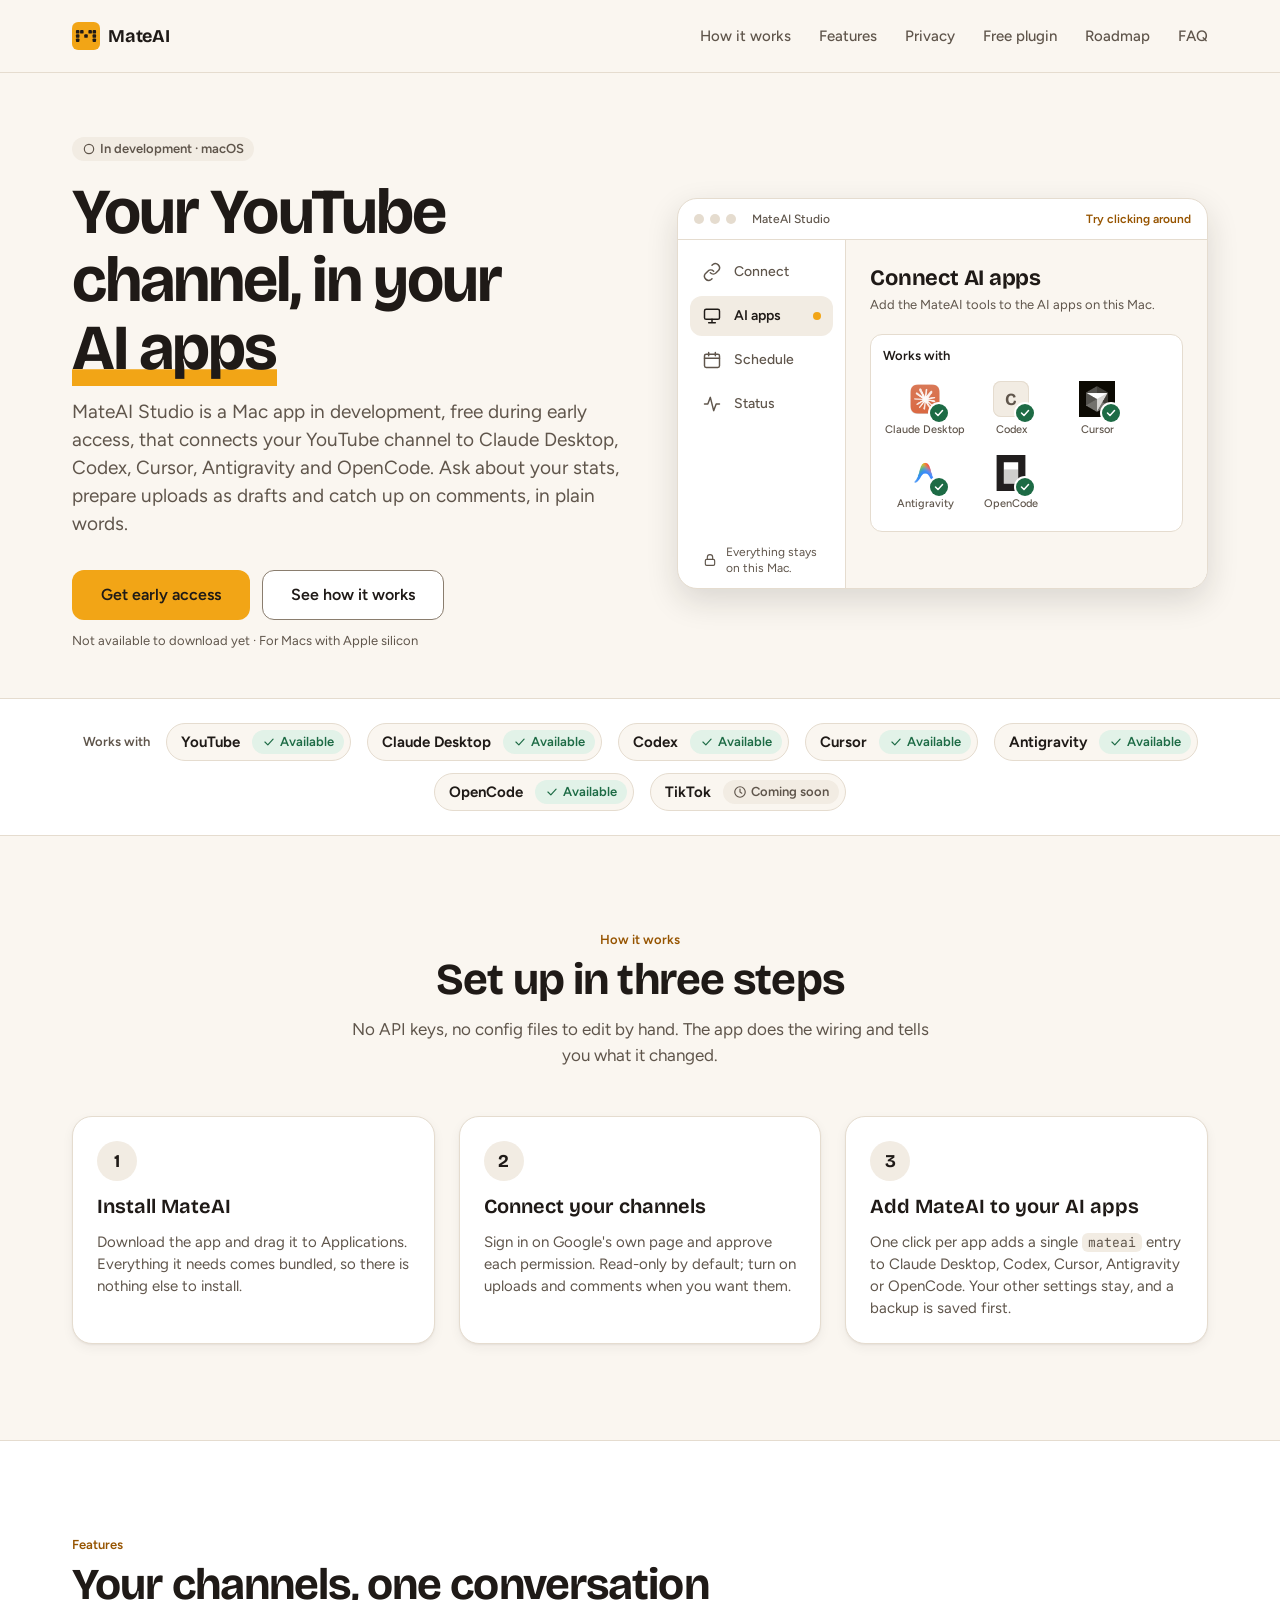
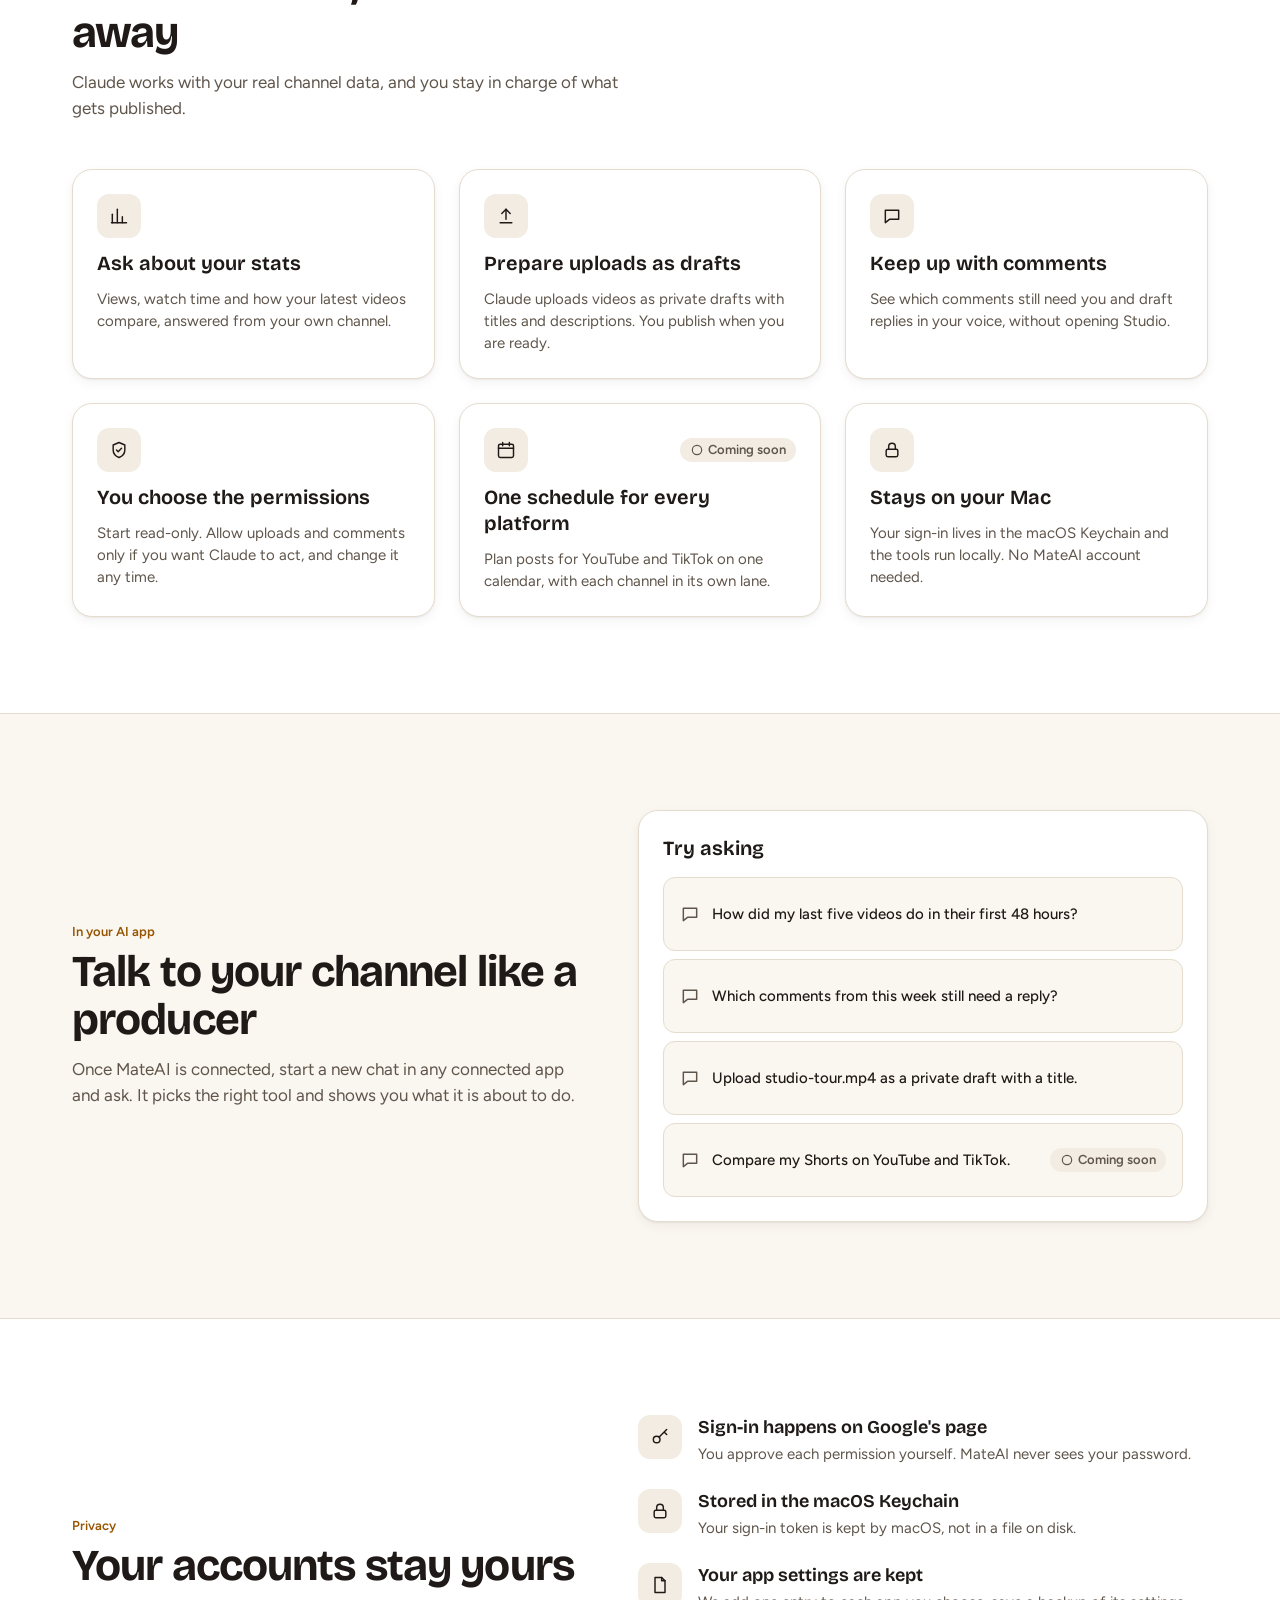
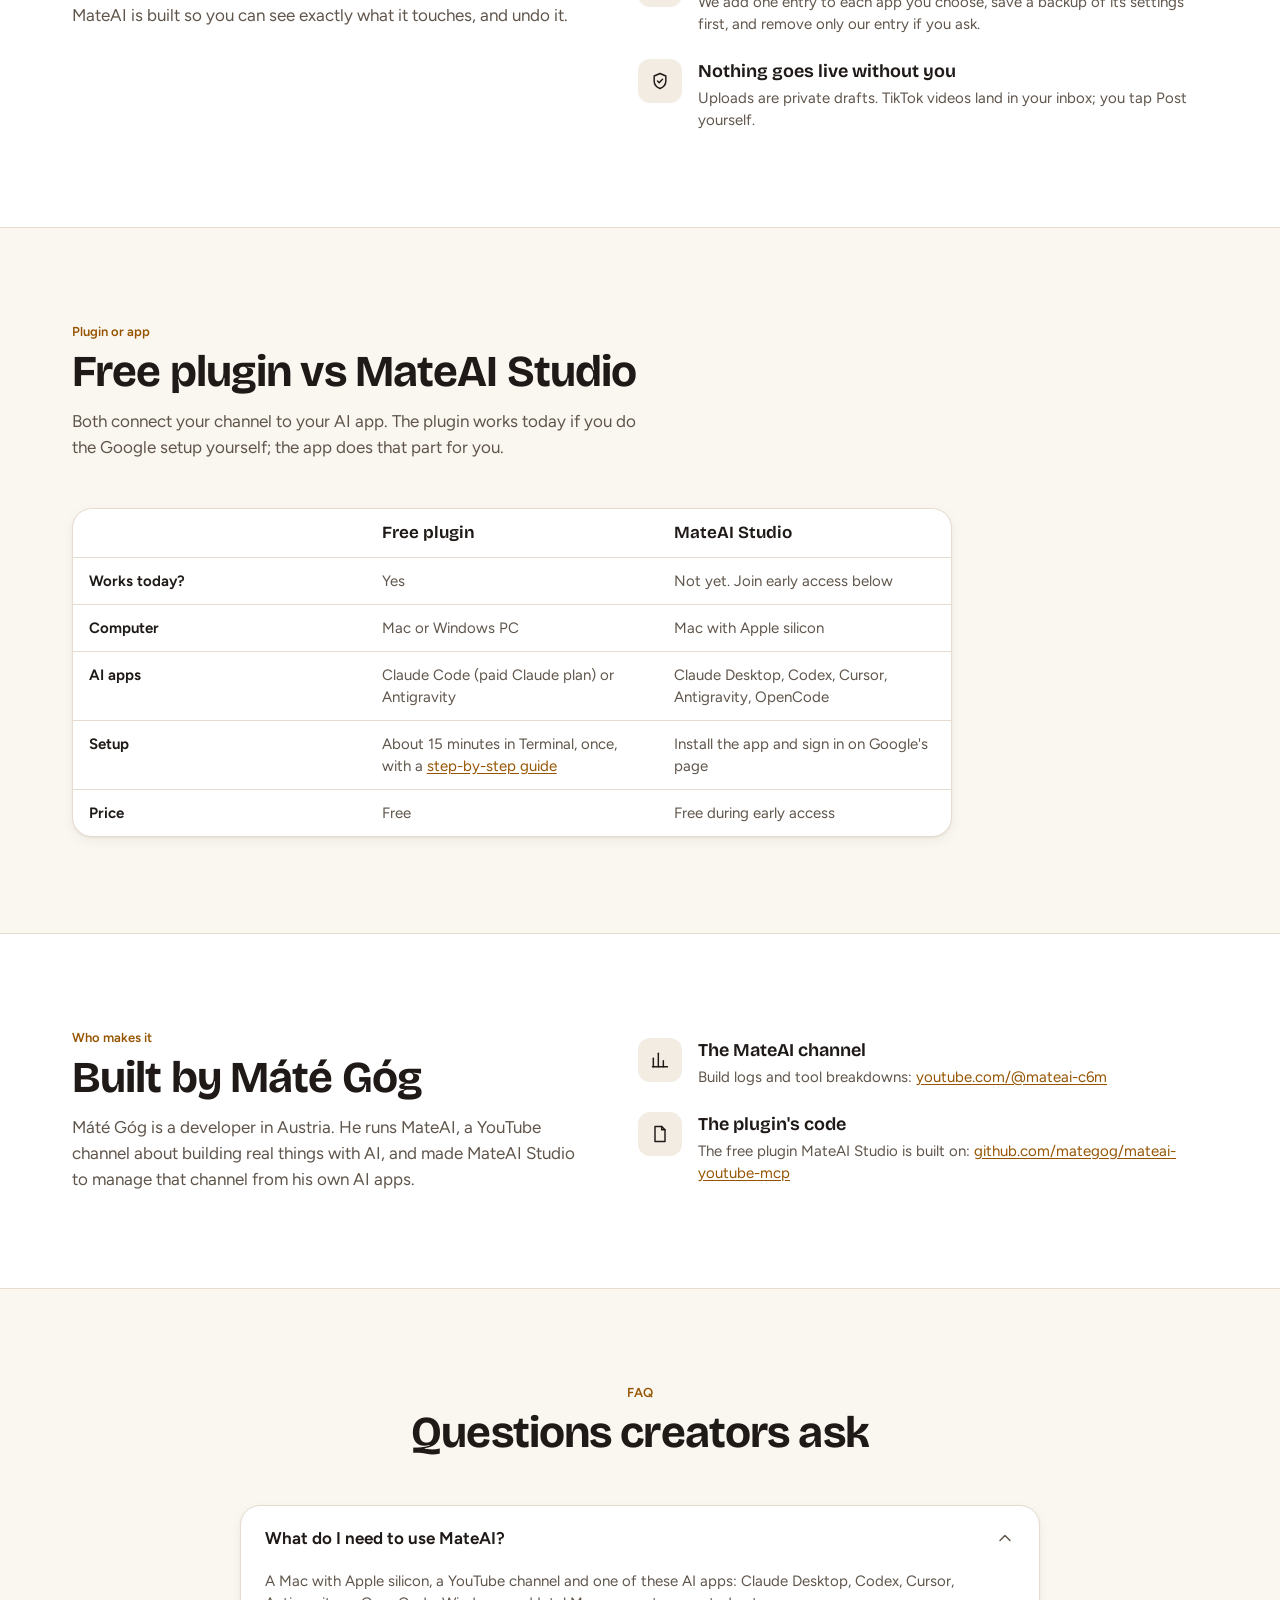
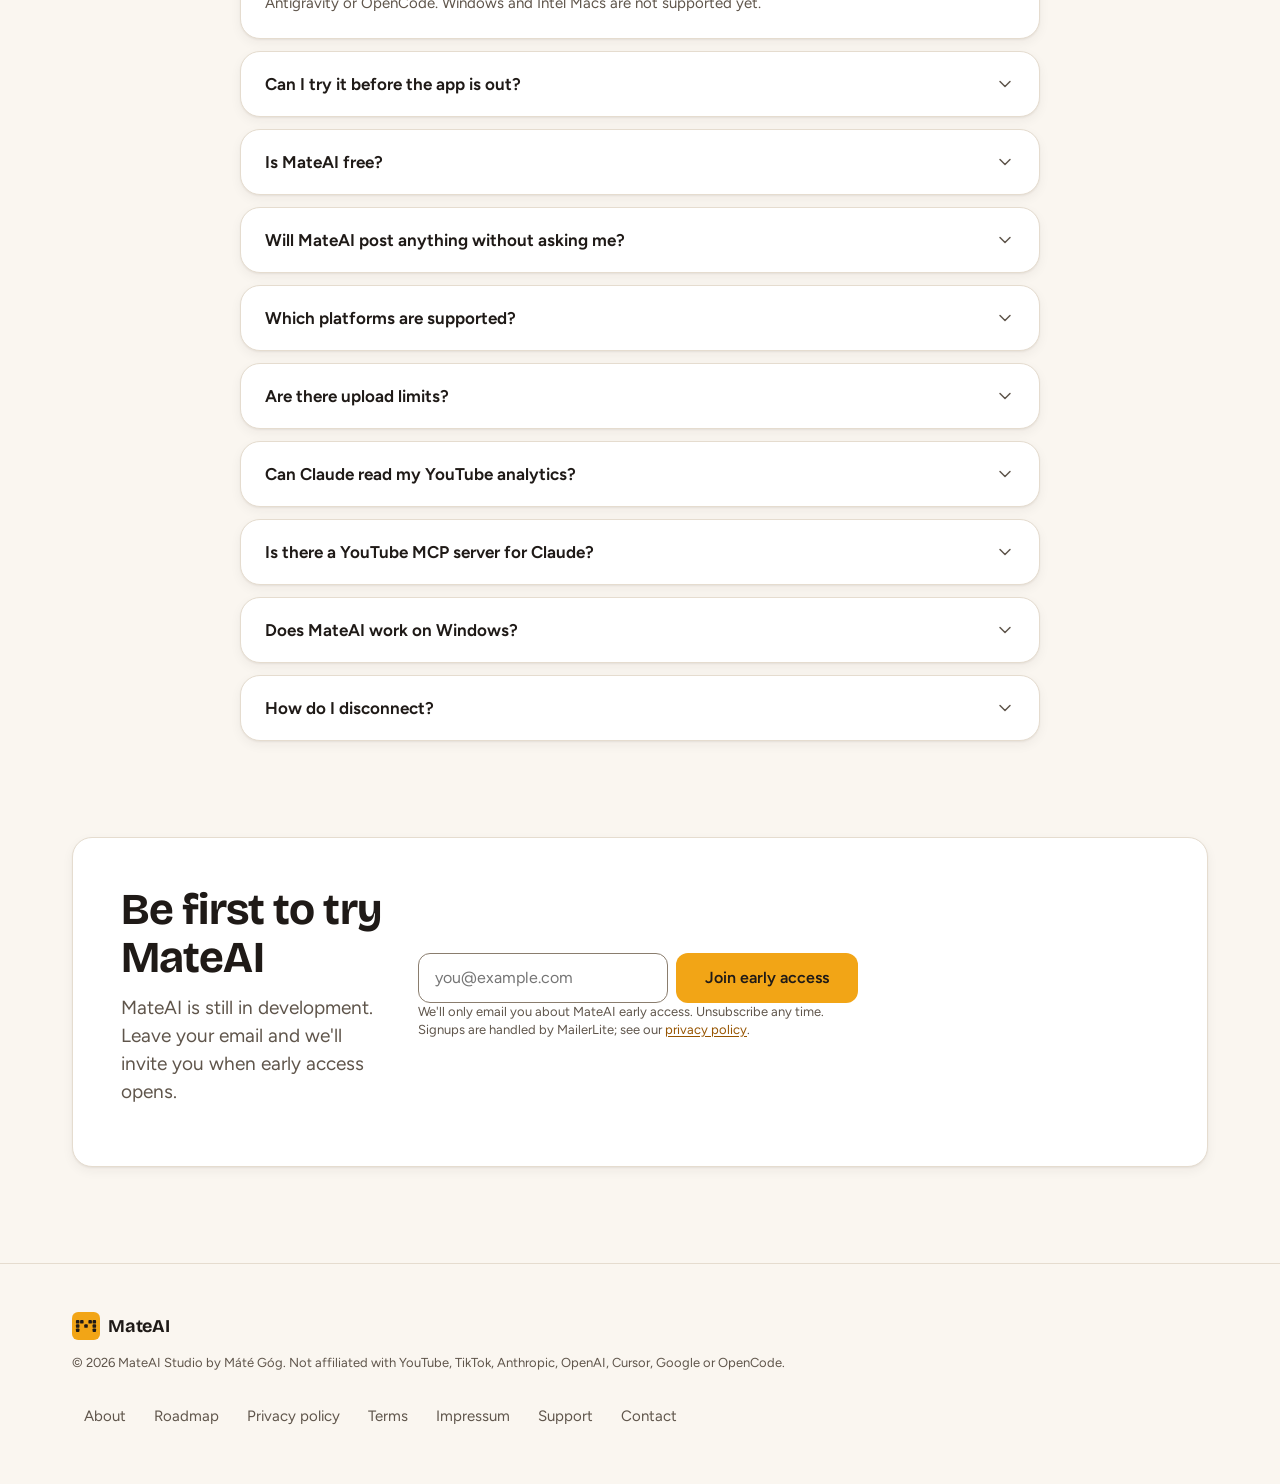
==== commit 868c1b6f: "Free plugin setup: one verified Google sign-in, no Google project Built from builds/05-mateai-websit" ====
--- a/index.html
+++ b/index.html
@@ -17,13 +17,13 @@
     <meta property="og:image" content="https://mateaistudio.com/og.png" />
     <meta name="twitter:card" content="summary_large_image" />
     <script type="application/ld+json">{"@context":"https://schema.org","@graph":[{"@type":"WebSite","@id":"https://mateaistudio.com/#website","name":"MateAI Studio","url":"https://mateaistudio.com/","publisher":{"@id":"https://mateaistudio.com/#person"},"about":{"@id":"https://mateaistudio.com/#app"}},{"@id":"https://mateaistudio.com/#app","@type":"SoftwareApplication","name":"MateAI Studio","url":"https://mateaistudio.com/","applicationCategory":"MultimediaApplication","operatingSystem":"macOS (Apple silicon)","description":"MateAI Studio connects your YouTube channel to Claude Desktop, Codex, Cursor and other AI apps on your Mac. Ask about your stats, prepare uploads as private drafts and catch up on comments, in plain words.","image":"https://mateaistudio.com/og.png","author":{"@id":"https://mateaistudio.com/#person"},"publisher":{"@id":"https://mateaistudio.com/#person"}},{"@type":"Person","@id":"https://mateaistudio.com/#person","name":"Máté Góg","url":"https://mateaistudio.com/","sameAs":["https://www.youtube.com/@mateai-c6m","https://github.com/mategog"]}]}</script>
-    <script type="module" crossorigin src="/assets/main-CF8t7kwP.js"></script>
-    <link rel="modulepreload" crossorigin href="/assets/SiteHeader-BMzGqatB.js">
-    <link rel="modulepreload" crossorigin href="/assets/Button-yyo4pqhZ.js">
+    <script type="module" crossorigin src="/assets/main-Cel1r2De.js"></script>
+    <link rel="modulepreload" crossorigin href="/assets/SiteHeader-B455sRiz.js">
+    <link rel="modulepreload" crossorigin href="/assets/Button-CQl2dDDu.js">
     <link rel="stylesheet" crossorigin href="/assets/SiteHeader-CxGatjyQ.css">
-    <script type="application/ld+json">{"@context":"https://schema.org","@type":"FAQPage","mainEntity":[{"@type":"Question","name":"What do I need to use MateAI?","acceptedAnswer":{"@type":"Answer","text":"A Mac with Apple silicon, a YouTube channel and one of these AI apps: Claude Desktop, Codex, Cursor, Antigravity or OpenCode. Windows and Intel Macs are not supported yet."}},{"@type":"Question","name":"Can I try it before the app is out?","acceptedAnswer":{"@type":"Answer","text":"Yes. The free MateAI plugin works today on a Mac or Windows PC, in Claude Code (paid Claude plan) or Google Antigravity. It needs a one-time setup of about 30 minutes, 15 of them for Google, and the guide at mateaistudio.com/free-plugin/ walks you through it. MateAI Studio will do that part for you."}},{"@type":"Question","name":"Is MateAI free?","acceptedAnswer":{"@type":"Answer","text":"Yes, MateAI is free during early access. If that changes, you'll hear about it before launch."}},{"@type":"Question","name":"Will MateAI post anything without asking me?","acceptedAnswer":{"@type":"Answer","text":"No. Videos go up as private drafts, and TikTok videos arrive in your inbox as drafts. You publish them yourself."}},{"@type":"Question","name":"Which platforms are supported?","acceptedAnswer":{"@type":"Answer","text":"YouTube today. TikTok drafts are waiting on TikTok's app review, and one schedule across platforms comes next."}},{"@type":"Question","name":"Are there upload limits?","acceptedAnswer":{"@type":"Answer","text":"Google caps daily uploads for all MateAI users together until it approves more. Heavy users can bring their own Google project."}},{"@type":"Question","name":"Can Claude read my YouTube analytics?","acceptedAnswer":{"@type":"Answer","text":"Yes, once you connect it. MateAI lets Claude read your own channel's stats through Google's official YouTube APIs, after you approve access on Google's sign-in page. Ask about views, watch time or how your latest videos compare. The free MateAI plugin does this today; MateAI Studio will set it up for you."}},{"@type":"Question","name":"Is there a YouTube MCP server for Claude?","acceptedAnswer":{"@type":"Answer","text":"Yes. The free MateAI plugin (mateai-youtube-mcp on GitHub) is an MCP server that connects Claude Code or Antigravity to your own YouTube channel. It reads your analytics, uploads videos as private drafts or schedules them, and posts comments, and it runs on your own computer. MateAI Studio is a Mac app built on it."}},{"@type":"Question","name":"Does MateAI work on Windows?","acceptedAnswer":{"@type":"Answer","text":"The free MateAI plugin does. It runs on Windows 10 and 11 in Claude Code (paid Claude plan) or Antigravity, after a one-time setup of about 30 minutes, 15 of them for Google. The MateAI Studio app is for Macs with Apple silicon only, and there is no Windows version of the app yet."}},{"@type":"Question","name":"How do I disconnect?","acceptedAnswer":{"@type":"Answer","text":"Open MateAI and choose Disconnect on the channel, or Remove on an app's card under AI apps. Only MateAI's own entry and sign-in are removed."}}]}</script>
+    <script type="application/ld+json">{"@context":"https://schema.org","@type":"FAQPage","mainEntity":[{"@type":"Question","name":"What do I need to use MateAI?","acceptedAnswer":{"@type":"Answer","text":"A Mac with Apple silicon, a YouTube channel and one of these AI apps: Claude Desktop, Codex, Cursor, Antigravity or OpenCode. Windows and Intel Macs are not supported yet."}},{"@type":"Question","name":"Can I try it before the app is out?","acceptedAnswer":{"@type":"Answer","text":"Yes. The free MateAI plugin works today on a Mac or Windows PC, in Claude Code (paid Claude plan) or Google Antigravity. It needs a one-time setup of about 15 minutes, and the guide at mateaistudio.com/free-plugin/ walks you through it."}},{"@type":"Question","name":"Is MateAI free?","acceptedAnswer":{"@type":"Answer","text":"Yes, MateAI is free during early access. If that changes, you'll hear about it before launch."}},{"@type":"Question","name":"Will MateAI post anything without asking me?","acceptedAnswer":{"@type":"Answer","text":"No. Videos go up as private drafts, and TikTok videos arrive in your inbox as drafts. You publish them yourself."}},{"@type":"Question","name":"Which platforms are supported?","acceptedAnswer":{"@type":"Answer","text":"YouTube today. TikTok drafts are waiting on TikTok's app review, and one schedule across platforms comes next."}},{"@type":"Question","name":"Are there upload limits?","acceptedAnswer":{"@type":"Answer","text":"Google caps daily uploads for all MateAI users together until it approves more. Heavy users can bring their own Google project."}},{"@type":"Question","name":"Can Claude read my YouTube analytics?","acceptedAnswer":{"@type":"Answer","text":"Yes, once you connect it. MateAI lets Claude read your own channel's stats through Google's official YouTube APIs, after you approve access on Google's sign-in page. Ask about views, watch time or how your latest videos compare. The free MateAI plugin does this today; MateAI Studio will set it up for you."}},{"@type":"Question","name":"Is there a YouTube MCP server for Claude?","acceptedAnswer":{"@type":"Answer","text":"Yes. The free MateAI plugin (mateai-youtube-mcp on GitHub) is an MCP server that connects Claude Code or Antigravity to your own YouTube channel. It reads your analytics, uploads videos as private drafts or schedules them, and posts comments, and it runs on your own computer. MateAI Studio is a Mac app built on it."}},{"@type":"Question","name":"Does MateAI work on Windows?","acceptedAnswer":{"@type":"Answer","text":"The free MateAI plugin does. It runs on Windows 10 and 11 in Claude Code (paid Claude plan) or Antigravity, after a one-time setup of about 15 minutes. The MateAI Studio app is for Macs with Apple silicon only, and there is no Windows version of the app yet."}},{"@type":"Question","name":"How do I disconnect?","acceptedAnswer":{"@type":"Answer","text":"Open MateAI and choose Disconnect on the channel, or Remove on an app's card under AI apps. Only MateAI's own entry and sign-in are removed."}}]}</script>
   </head>
   <body>
-    <div id="root"><div class="site"><a class="skip btn btn-secondary" href="#main">Skip to content</a><header class="site-header"><div class="wrap"><a class="logo" href="#top" aria-label="MateAI home"><svg viewBox="0 0 512 512" aria-hidden="true" style="width:28px;height:28px"><rect width="512" height="512" rx="112" fill="#f2a516"></rect><g fill="#1f1a17"><rect x="72" y="148" width="64" height="64" rx="16"></rect><rect x="148" y="148" width="64" height="64" rx="16"></rect><rect x="300" y="148" width="64" height="64" rx="16"></rect><rect x="376" y="148" width="64" height="64" rx="16"></rect><rect x="72" y="224" width="64" height="64" rx="16"></rect><rect x="224" y="224" width="64" height="64" rx="16"></rect><rect x="376" y="224" width="64" height="64" rx="16"></rect><rect x="72" y="300" width="64" height="64" rx="16"></rect><rect x="376" y="300" width="64" height="64" rx="16"></rect></g></svg><span>MateAI</span></a><nav aria-label="Main" style="display:contents"><ul class="site-nav"><li><a href="#how">How it works</a></li><li><a href="#features">Features</a></li><li><a href="#privacy">Privacy</a></li><li><a href="/free-plugin/">Free plugin</a></li><li><a href="/roadmap/">Roadmap</a></li><li><a href="#faq">FAQ</a></li></ul></nav></div></header><main id="main"><section class="hero" id="top" aria-labelledby="h-hero"><div class="wrap"><div><span class="pill pill-off"><svg viewBox="0 0 24 24" aria-hidden="true"><circle cx="12" cy="12" r="8"></circle></svg>In development · macOS</span><h1 id="h-hero">Your YouTube channel, in your <span class="hl">AI apps</span></h1><p class="lead">MateAI Studio is a Mac app in development, free during early access, that connects your YouTube channel to Claude Desktop, Codex, Cursor, Antigravity and OpenCode. Ask about your stats, prepare uploads as drafts and catch up on comments, in plain words.</p><div class="actions-row"><a class="btn btn-primary btn-lg" href="#early-access">Get early access</a><a class="btn btn-secondary btn-lg" href="#how">See how it works</a></div><p class="fine">Not available to download yet · For Macs with Apple silicon</p></div><figure class="app-preview" aria-label="MateAI Studio app showing YouTube connected and TikTok not connected yet"><div class="app-preview-bar" aria-hidden="true"><span class="dots"><span></span><span></span><span></span></span>MateAI Studio<span class="try-me">Try clicking around</span></div><div class="app-preview-body"><nav class="mini-nav is-live" aria-label="Preview screens"><button type="button" class="nav-item"><svg viewBox="0 0 24 24" aria-hidden="true"><path d="M10 13a5 5 0 0 0 7 0l3-3a5 5 0 0 0-7-7l-1 1"></path><path d="M14 11a5 5 0 0 0-7 0l-3 3a5 5 0 0 0 7 7l1-1"></path></svg>Connect</button><button type="button" class="nav-item" aria-current="page"><svg viewBox="0 0 24 24" aria-hidden="true"><rect x="3" y="4" width="18" height="12" rx="2"></rect><path d="M8 20h8M12 16v4"></path></svg>AI apps</button><button type="button" class="nav-item"><svg viewBox="0 0 24 24" aria-hidden="true"><rect x="3" y="5" width="18" height="16" rx="2"></rect><path d="M3 10h18M8 3v4M16 3v4"></path></svg>Schedule</button><button type="button" class="nav-item"><svg viewBox="0 0 24 24" aria-hidden="true"><path d="M3 12h4l3-8 4 16 3-8h4"></path></svg>Status</button><p class="nav-note"><svg viewBox="0 0 24 24" aria-hidden="true"><rect x="5" y="11" width="14" height="9" rx="2"></rect><path d="M8 11V8a4 4 0 0 1 8 0v3"></path></svg>Everything stays on this Mac.</p></nav><div class="preview-main"><div><h3>Connect AI apps</h3><p class="sub">Add the MateAI tools to the AI apps on this Mac.</p></div><div class="ap-strip"><p class="ap-sum">Works with</p><ul><li class="ap-item"><span class="ap-icon"><img class="app-icon" src="/apps/claude.png" alt="" width="36" height="36"/><span class="ap-badge ap-badge-on" aria-hidden="true"><svg viewBox="0 0 24 24" aria-hidden="true"><path d="m5 12 5 5 9-10"></path></svg></span></span><span class="ap-name">Claude Desktop</span></li><li class="ap-item"><span class="ap-icon"><span class="app-icon mono">C</span><span class="ap-badge ap-badge-on" aria-hidden="true"><svg viewBox="0 0 24 24" aria-hidden="true"><path d="m5 12 5 5 9-10"></path></svg></span></span><span class="ap-name">Codex</span></li><li class="ap-item"><span class="ap-icon"><img class="app-icon" src="/apps/cursor.png" alt="" width="36" height="36"/><span class="ap-badge ap-badge-on" aria-hidden="true"><svg viewBox="0 0 24 24" aria-hidden="true"><path d="m5 12 5 5 9-10"></path></svg></span></span><span class="ap-name">Cursor</span></li><li class="ap-item"><span class="ap-icon"><img class="app-icon" src="/apps/antigravity.png" alt="" width="36" height="36"/><span class="ap-badge ap-badge-on" aria-hidden="true"><svg viewBox="0 0 24 24" aria-hidden="true"><path d="m5 12 5 5 9-10"></path></svg></span></span><span class="ap-name">Antigravity</span></li><li class="ap-item"><span class="ap-icon"><img class="app-icon" src="/apps/opencode.svg" alt="" width="36" height="36"/><span class="ap-badge ap-badge-on" aria-hidden="true"><svg viewBox="0 0 24 24" aria-hidden="true"><path d="m5 12 5 5 9-10"></path></svg></span></span><span class="ap-name">OpenCode</span></li></ul></div></div></div></figure></div></section><section class="platforms" aria-label="Supported platforms"><div class="wrap"><span class="platforms-label">Works with</span><span class="platform-chip">YouTube<!-- --> <span class="pill pill-ok"><svg viewBox="0 0 24 24" aria-hidden="true"><path d="m5 12 5 5 9-10"></path></svg>Available</span></span><span class="platform-chip">Claude Desktop<!-- --> <span class="pill pill-ok"><svg viewBox="0 0 24 24" aria-hidden="true"><path d="m5 12 5 5 9-10"></path></svg>Available</span></span><span class="platform-chip">Codex<!-- --> <span class="pill pill-ok"><svg viewBox="0 0 24 24" aria-hidden="true"><path d="m5 12 5 5 9-10"></path></svg>Available</span></span><span class="platform-chip">Cursor<!-- --> <span class="pill pill-ok"><svg viewBox="0 0 24 24" aria-hidden="true"><path d="m5 12 5 5 9-10"></path></svg>Available</span></span><span class="platform-chip">Antigravity<!-- --> <span class="pill pill-ok"><svg viewBox="0 0 24 24" aria-hidden="true"><path d="m5 12 5 5 9-10"></path></svg>Available</span></span><span class="platform-chip">OpenCode<!-- --> <span class="pill pill-ok"><svg viewBox="0 0 24 24" aria-hidden="true"><path d="m5 12 5 5 9-10"></path></svg>Available</span></span><span class="platform-chip">TikTok<!-- --> <span class="pill pill-off"><svg viewBox="0 0 24 24" aria-hidden="true"><circle cx="12" cy="12" r="9"></circle><path d="M12 7v5l3 2"></path></svg>Coming soon</span></span></div></section><section class="section" id="how" aria-labelledby="h-how"><div class="wrap"><div class="section-head center"><p class="kicker">How it works</p><h2 id="h-how">Set up in three steps</h2><p class="lead">No API keys, no config files to edit by hand. The app does the wiring and tells you what it changed.</p></div><ol class="grid-3" style="list-style:none;margin:0;padding:0"><li class="card step-card"><span class="step-num" aria-hidden="true">1</span><h3>Install MateAI</h3><p>Download the app and drag it to Applications. Everything it needs comes bundled, so there is nothing else to install.</p></li><li class="card step-card"><span class="step-num" aria-hidden="true">2</span><h3>Connect your channels</h3><p>Sign in on Google&#x27;s own page and approve each permission. Read-only by default; turn on uploads and comments when you want them.</p></li><li class="card step-card"><span class="step-num" aria-hidden="true">3</span><h3>Add MateAI to your AI apps</h3><p>One click per app adds a single <code>mateai</code> entry to Claude Desktop, Codex, Cursor, Antigravity or OpenCode. Your other settings stay, and a backup is saved first.</p></li></ol></div></section><section class="section section-alt" id="features" aria-labelledby="h-features"><div class="wrap"><div class="section-head"><p class="kicker">Features</p><h2 id="h-features">Your channels, one conversation away</h2><p class="lead">Claude works with your real channel data, and you stay in charge of what gets published.</p></div><div class="grid-3"><article class="card feature-card"><div class="card-top"><span class="icon-tile"><svg class="i" viewBox="0 0 24 24" aria-hidden="true"><path d="M4 20V10"></path><path d="M10 20V4"></path><path d="M16 20v-7"></path><path d="M21 20H3"></path></svg></span></div><h3>Ask about your stats</h3><p>Views, watch time and how your latest videos compare, answered from your own channel.</p></article><article class="card feature-card"><div class="card-top"><span class="icon-tile"><svg class="i" viewBox="0 0 24 24" aria-hidden="true"><path d="M12 16V4"></path><path d="m7 9 5-5 5 5"></path><path d="M5 20h14"></path></svg></span></div><h3>Prepare uploads as drafts</h3><p>Claude uploads videos as private drafts with titles and descriptions. You publish when you are ready.</p></article><article class="card feature-card"><div class="card-top"><span class="icon-tile"><svg class="i" viewBox="0 0 24 24" aria-hidden="true"><path d="M4 5h16v11H9l-5 4z"></path></svg></span></div><h3>Keep up with comments</h3><p>See which comments still need you and draft replies in your voice, without opening Studio.</p></article><article class="card feature-card"><div class="card-top"><span class="icon-tile"><svg class="i" viewBox="0 0 24 24" aria-hidden="true"><path d="M12 3 5 6v6c0 4 3 7.5 7 9 4-1.5 7-5 7-9V6z"></path><path d="m9 12 2 2 4-4"></path></svg></span></div><h3>You choose the permissions</h3><p>Start read-only. Allow uploads and comments only if you want Claude to act, and change it any time.</p></article><article class="card feature-card"><div class="card-top"><span class="icon-tile"><svg class="i" viewBox="0 0 24 24" aria-hidden="true"><rect x="3" y="5" width="18" height="16" rx="2"></rect><path d="M3 10h18M8 3v4M16 3v4"></path></svg></span><span class="pill pill-off"><svg viewBox="0 0 24 24" aria-hidden="true"><circle cx="12" cy="12" r="8"></circle></svg>Coming soon</span></div><h3>One schedule for every platform</h3><p>Plan posts for YouTube and TikTok on one calendar, with each channel in its own lane.</p></article><article class="card feature-card"><div class="card-top"><span class="icon-tile"><svg class="i" viewBox="0 0 24 24" aria-hidden="true"><rect x="5" y="11" width="14" height="9" rx="2"></rect><path d="M8 11V8a4 4 0 0 1 8 0v3"></path></svg></span></div><h3>Stays on your Mac</h3><p>Your sign-in lives in the macOS Keychain and the tools run locally. No MateAI account needed.</p></article></div></div></section><section class="section" aria-labelledby="h-prompts"><div class="wrap split"><div class="section-head"><p class="kicker">In your AI app</p><h2 id="h-prompts">Talk to your channel like a producer</h2><p class="lead">Once MateAI is connected, start a new chat in any connected app and ask. It picks the right tool and shows you what it is about to do.</p></div><div class="card prompts-card"><h3>Try asking</h3><ul class="prompt-list"><li class="prompt-row"><svg class="i" viewBox="0 0 24 24" aria-hidden="true"><path d="M4 5h16v11H9l-5 4z"></path></svg>How did my last five videos do in their first 48 hours?</li><li class="prompt-row"><svg class="i" viewBox="0 0 24 24" aria-hidden="true"><path d="M4 5h16v11H9l-5 4z"></path></svg>Which comments from this week still need a reply?</li><li class="prompt-row"><svg class="i" viewBox="0 0 24 24" aria-hidden="true"><path d="M4 5h16v11H9l-5 4z"></path></svg>Upload studio-tour.mp4 as a private draft with a title.</li><li class="prompt-row"><svg class="i" viewBox="0 0 24 24" aria-hidden="true"><path d="M4 5h16v11H9l-5 4z"></path></svg>Compare my Shorts on YouTube and TikTok.<span class="pill pill-off"><svg viewBox="0 0 24 24" aria-hidden="true"><circle cx="12" cy="12" r="8"></circle></svg>Coming soon</span></li></ul></div></div></section><section class="section section-alt" id="privacy" aria-labelledby="h-privacy"><div class="wrap split"><div class="section-head"><p class="kicker">Privacy</p><h2 id="h-privacy">Your accounts stay yours</h2><p class="lead">MateAI is built so you can see exactly what it touches, and undo it.</p></div><div class="trust-list"><div class="trust-row"><span class="icon-tile"><svg class="i" viewBox="0 0 24 24" aria-hidden="true"><circle cx="8" cy="15" r="4"></circle><path d="m11 12 9-9M17 6l3 3"></path></svg></span><div><h3>Sign-in happens on Google&#x27;s page</h3><p>You approve each permission yourself. MateAI never sees your password.</p></div></div><div class="trust-row"><span class="icon-tile"><svg class="i" viewBox="0 0 24 24" aria-hidden="true"><rect x="5" y="11" width="14" height="9" rx="2"></rect><path d="M8 11V8a4 4 0 0 1 8 0v3"></path></svg></span><div><h3>Stored in the macOS Keychain</h3><p>Your sign-in token is kept by macOS, not in a file on disk.</p></div></div><div class="trust-row"><span class="icon-tile"><svg class="i" viewBox="0 0 24 24" aria-hidden="true"><path d="M14 3H6v18h12V7z"></path><path d="M14 3v4h4"></path></svg></span><div><h3>Your app settings are kept</h3><p>We add one entry to each app you choose, save a backup of its settings first, and remove only our entry if you ask.</p></div></div><div class="trust-row"><span class="icon-tile"><svg class="i" viewBox="0 0 24 24" aria-hidden="true"><path d="M12 3 5 6v6c0 4 3 7.5 7 9 4-1.5 7-5 7-9V6z"></path><path d="m9 12 2 2 4-4"></path></svg></span><div><h3>Nothing goes live without you</h3><p>Uploads are private drafts. TikTok videos land in your inbox; you tap Post yourself.</p></div></div></div></div></section><section class="section" id="compare" aria-labelledby="h-compare"><div class="wrap"><div class="section-head"><p class="kicker">Plugin or app</p><h2 id="h-compare">Free plugin vs MateAI Studio</h2><p class="lead">Both connect your channel to your AI app. The plugin works today if you do the Google setup yourself; the app does that part for you.</p></div><table class="card compare-table"><caption class="sr-only">Free MateAI plugin compared with the MateAI Studio app</caption><thead><tr><td></td><th scope="col">Free plugin</th><th scope="col">MateAI Studio</th></tr></thead><tbody><tr><th scope="row">Works today?</th><td>Yes</td><td>Not yet. Join early access below</td></tr><tr><th scope="row">Computer</th><td>Mac or Windows PC</td><td>Mac with Apple silicon</td></tr><tr><th scope="row">AI apps</th><td>Claude Code (paid Claude plan) or Antigravity</td><td>Claude Desktop, Codex, Cursor, Antigravity, OpenCode</td></tr><tr><th scope="row">Google Cloud setup</th><td>About 15 minutes, once, with a <a href="/free-plugin/">step-by-step guide</a></td><td>None. Sign in on Google&#x27;s page</td></tr><tr><th scope="row">Price</th><td>Free</td><td>Free during early access</td></tr></tbody></table></div></section><section class="section section-alt" id="about" aria-labelledby="h-about"><div class="wrap split"><div class="section-head"><p class="kicker">Who makes it</p><h2 id="h-about">Built by Máté Góg</h2><p class="lead">Máté Góg is a developer in Austria. He runs MateAI, a YouTube channel about building real things with AI, and made MateAI Studio to manage that channel from his own AI apps.</p></div><div class="trust-list"><div class="trust-row"><span class="icon-tile"><svg class="i" viewBox="0 0 24 24" aria-hidden="true"><path d="M4 20V10"></path><path d="M10 20V4"></path><path d="M16 20v-7"></path><path d="M21 20H3"></path></svg></span><div><h3>The MateAI channel</h3><p>Build logs and tool breakdowns: <a href="https://www.youtube.com/@mateai-c6m">youtube.com/@mateai-c6m</a></p></div></div><div class="trust-row"><span class="icon-tile"><svg class="i" viewBox="0 0 24 24" aria-hidden="true"><path d="M14 3H6v18h12V7z"></path><path d="M14 3v4h4"></path></svg></span><div><h3>The plugin&#x27;s code</h3><p>The free plugin MateAI Studio is built on: <a href="https://github.com/mategog/mateai-youtube-mcp">github.com/mategog/mateai-youtube-mcp</a></p></div></div></div></div></section><section class="section" id="faq" aria-labelledby="h-faq"><div class="wrap"><div class="section-head center"><p class="kicker">FAQ</p><h2 id="h-faq">Questions creators ask</h2></div><div class="faq"><details class="faq-item" open=""><summary>What do I need to use MateAI?<svg class="i" viewBox="0 0 24 24" aria-hidden="true"><path d="m6 9 6 6 6-6"></path></svg></summary><div class="faq-body"><p>A Mac with Apple silicon, a YouTube channel and one of these AI apps: Claude Desktop, Codex, Cursor, Antigravity or OpenCode. Windows and Intel Macs are not supported yet.</p></div></details><details class="faq-item"><summary>Can I try it before the app is out?<svg class="i" viewBox="0 0 24 24" aria-hidden="true"><path d="m6 9 6 6 6-6"></path></svg></summary><div class="faq-body"><p>Yes. The free MateAI plugin works today on a Mac or Windows PC, in Claude Code (paid Claude plan) or Google Antigravity. It needs a one-time setup of about 30 minutes, 15 of them for Google, and the guide at mateaistudio.com/free-plugin/ walks you through it. MateAI Studio will do that part for you.</p></div></details><details class="faq-item"><summary>Is MateAI free?<svg class="i" viewBox="0 0 24 24" aria-hidden="true"><path d="m6 9 6 6 6-6"></path></svg></summary><div class="faq-body"><p>Yes, MateAI is free during early access. If that changes, you&#x27;ll hear about it before launch.</p></div></details><details class="faq-item"><summary>Will MateAI post anything without asking me?<svg class="i" viewBox="0 0 24 24" aria-hidden="true"><path d="m6 9 6 6 6-6"></path></svg></summary><div class="faq-body"><p>No. Videos go up as private drafts, and TikTok videos arrive in your inbox as drafts. You publish them yourself.</p></div></details><details class="faq-item"><summary>Which platforms are supported?<svg class="i" viewBox="0 0 24 24" aria-hidden="true"><path d="m6 9 6 6 6-6"></path></svg></summary><div class="faq-body"><p>YouTube today. TikTok drafts are waiting on TikTok&#x27;s app review, and one schedule across platforms comes next.</p></div></details><details class="faq-item"><summary>Are there upload limits?<svg class="i" viewBox="0 0 24 24" aria-hidden="true"><path d="m6 9 6 6 6-6"></path></svg></summary><div class="faq-body"><p>Google caps daily uploads for all MateAI users together until it approves more. Heavy users can bring their own Google project.</p></div></details><details class="faq-item"><summary>Can Claude read my YouTube analytics?<svg class="i" viewBox="0 0 24 24" aria-hidden="true"><path d="m6 9 6 6 6-6"></path></svg></summary><div class="faq-body"><p>Yes, once you connect it. MateAI lets Claude read your own channel&#x27;s stats through Google&#x27;s official YouTube APIs, after you approve access on Google&#x27;s sign-in page. Ask about views, watch time or how your latest videos compare. The free MateAI plugin does this today; MateAI Studio will set it up for you.</p></div></details><details class="faq-item"><summary>Is there a YouTube MCP server for Claude?<svg class="i" viewBox="0 0 24 24" aria-hidden="true"><path d="m6 9 6 6 6-6"></path></svg></summary><div class="faq-body"><p>Yes. The free MateAI plugin (mateai-youtube-mcp on GitHub) is an MCP server that connects Claude Code or Antigravity to your own YouTube channel. It reads your analytics, uploads videos as private drafts or schedules them, and posts comments, and it runs on your own computer. MateAI Studio is a Mac app built on it.</p></div></details><details class="faq-item"><summary>Does MateAI work on Windows?<svg class="i" viewBox="0 0 24 24" aria-hidden="true"><path d="m6 9 6 6 6-6"></path></svg></summary><div class="faq-body"><p>The free MateAI plugin does. It runs on Windows 10 and 11 in Claude Code (paid Claude plan) or Antigravity, after a one-time setup of about 30 minutes, 15 of them for Google. The MateAI Studio app is for Macs with Apple silicon only, and there is no Windows version of the app yet.</p></div></details><details class="faq-item"><summary>How do I disconnect?<svg class="i" viewBox="0 0 24 24" aria-hidden="true"><path d="m6 9 6 6 6-6"></path></svg></summary><div class="faq-body"><p>Open MateAI and choose Disconnect on the channel, or Remove on an app&#x27;s card under AI apps. Only MateAI&#x27;s own entry and sign-in are removed.</p></div></details></div></div></section><section class="section" id="early-access" aria-labelledby="h-cta" style="padding-top:0"><div class="wrap"><div class="card cta-band"><div><h2 id="h-cta">Be first to try MateAI</h2><p class="lead">MateAI is still in development. Leave your email and we&#x27;ll invite you when early access opens.</p></div><form class="signup"><div class="signup-row"><label class="sr-only" for="signup-email">Email address</label><input id="signup-email" class="signup-input" name="email" type="email" required="" autoComplete="email" placeholder="you@example.com"/><button class="btn btn-primary btn-lg" type="submit">Join early access</button></div><p class="fine">We&#x27;ll only email you about MateAI early access. Unsubscribe any time. Signups are handled by MailerLite; see our <a href="/privacy">privacy policy</a>.</p></form></div></div></section></main><footer class="site-footer"><div class="wrap"><div><a class="logo" href="#top" aria-label="MateAI home"><svg viewBox="0 0 512 512" aria-hidden="true" style="width:28px;height:28px"><rect width="512" height="512" rx="112" fill="#f2a516"></rect><g fill="#1f1a17"><rect x="72" y="148" width="64" height="64" rx="16"></rect><rect x="148" y="148" width="64" height="64" rx="16"></rect><rect x="300" y="148" width="64" height="64" rx="16"></rect><rect x="376" y="148" width="64" height="64" rx="16"></rect><rect x="72" y="224" width="64" height="64" rx="16"></rect><rect x="224" y="224" width="64" height="64" rx="16"></rect><rect x="376" y="224" width="64" height="64" rx="16"></rect><rect x="72" y="300" width="64" height="64" rx="16"></rect><rect x="376" y="300" width="64" height="64" rx="16"></rect></g></svg><span>MateAI</span></a><p class="fine">© 2026 MateAI Studio by Máté Góg. Not affiliated with YouTube, TikTok, Anthropic, OpenAI, Cursor, Google or OpenCode.</p></div><nav aria-label="Footer"><ul class="footer-links"><li><a href="/about/">About</a></li><li><a href="/roadmap/">Roadmap</a></li><li><a href="/privacy">Privacy policy</a></li><li><a href="/terms/">Terms</a></li><li><a href="/impressum/">Impressum</a></li><li><a href="/free-plugin/#support">Support</a></li><li><a href="mailto:gog.mate@gmail.com">Contact</a></li></ul></nav></div></footer></div></div>
+    <div id="root"><div class="site"><a class="skip btn btn-secondary" href="#main">Skip to content</a><header class="site-header"><div class="wrap"><a class="logo" href="#top" aria-label="MateAI home"><svg viewBox="0 0 512 512" aria-hidden="true" style="width:28px;height:28px"><rect width="512" height="512" rx="112" fill="#f2a516"></rect><g fill="#1f1a17"><rect x="72" y="148" width="64" height="64" rx="16"></rect><rect x="148" y="148" width="64" height="64" rx="16"></rect><rect x="300" y="148" width="64" height="64" rx="16"></rect><rect x="376" y="148" width="64" height="64" rx="16"></rect><rect x="72" y="224" width="64" height="64" rx="16"></rect><rect x="224" y="224" width="64" height="64" rx="16"></rect><rect x="376" y="224" width="64" height="64" rx="16"></rect><rect x="72" y="300" width="64" height="64" rx="16"></rect><rect x="376" y="300" width="64" height="64" rx="16"></rect></g></svg><span>MateAI</span></a><nav aria-label="Main" style="display:contents"><ul class="site-nav"><li><a href="#how">How it works</a></li><li><a href="#features">Features</a></li><li><a href="#privacy">Privacy</a></li><li><a href="/free-plugin/">Free plugin</a></li><li><a href="/roadmap/">Roadmap</a></li><li><a href="#faq">FAQ</a></li></ul></nav></div></header><main id="main"><section class="hero" id="top" aria-labelledby="h-hero"><div class="wrap"><div><span class="pill pill-off"><svg viewBox="0 0 24 24" aria-hidden="true"><circle cx="12" cy="12" r="8"></circle></svg>In development · macOS</span><h1 id="h-hero">Your YouTube channel, in your <span class="hl">AI apps</span></h1><p class="lead">MateAI Studio is a Mac app in development, free during early access, that connects your YouTube channel to Claude Desktop, Codex, Cursor, Antigravity and OpenCode. Ask about your stats, prepare uploads as drafts and catch up on comments, in plain words.</p><div class="actions-row"><a class="btn btn-primary btn-lg" href="#early-access">Get early access</a><a class="btn btn-secondary btn-lg" href="#how">See how it works</a></div><p class="fine">Not available to download yet · For Macs with Apple silicon</p></div><figure class="app-preview" aria-label="MateAI Studio app showing YouTube connected and TikTok not connected yet"><div class="app-preview-bar" aria-hidden="true"><span class="dots"><span></span><span></span><span></span></span>MateAI Studio<span class="try-me">Try clicking around</span></div><div class="app-preview-body"><nav class="mini-nav is-live" aria-label="Preview screens"><button type="button" class="nav-item"><svg viewBox="0 0 24 24" aria-hidden="true"><path d="M10 13a5 5 0 0 0 7 0l3-3a5 5 0 0 0-7-7l-1 1"></path><path d="M14 11a5 5 0 0 0-7 0l-3 3a5 5 0 0 0 7 7l1-1"></path></svg>Connect</button><button type="button" class="nav-item" aria-current="page"><svg viewBox="0 0 24 24" aria-hidden="true"><rect x="3" y="4" width="18" height="12" rx="2"></rect><path d="M8 20h8M12 16v4"></path></svg>AI apps</button><button type="button" class="nav-item"><svg viewBox="0 0 24 24" aria-hidden="true"><rect x="3" y="5" width="18" height="16" rx="2"></rect><path d="M3 10h18M8 3v4M16 3v4"></path></svg>Schedule</button><button type="button" class="nav-item"><svg viewBox="0 0 24 24" aria-hidden="true"><path d="M3 12h4l3-8 4 16 3-8h4"></path></svg>Status</button><p class="nav-note"><svg viewBox="0 0 24 24" aria-hidden="true"><rect x="5" y="11" width="14" height="9" rx="2"></rect><path d="M8 11V8a4 4 0 0 1 8 0v3"></path></svg>Everything stays on this Mac.</p></nav><div class="preview-main"><div><h3>Connect AI apps</h3><p class="sub">Add the MateAI tools to the AI apps on this Mac.</p></div><div class="ap-strip"><p class="ap-sum">Works with</p><ul><li class="ap-item"><span class="ap-icon"><img class="app-icon" src="/apps/claude.png" alt="" width="36" height="36"/><span class="ap-badge ap-badge-on" aria-hidden="true"><svg viewBox="0 0 24 24" aria-hidden="true"><path d="m5 12 5 5 9-10"></path></svg></span></span><span class="ap-name">Claude Desktop</span></li><li class="ap-item"><span class="ap-icon"><span class="app-icon mono">C</span><span class="ap-badge ap-badge-on" aria-hidden="true"><svg viewBox="0 0 24 24" aria-hidden="true"><path d="m5 12 5 5 9-10"></path></svg></span></span><span class="ap-name">Codex</span></li><li class="ap-item"><span class="ap-icon"><img class="app-icon" src="/apps/cursor.png" alt="" width="36" height="36"/><span class="ap-badge ap-badge-on" aria-hidden="true"><svg viewBox="0 0 24 24" aria-hidden="true"><path d="m5 12 5 5 9-10"></path></svg></span></span><span class="ap-name">Cursor</span></li><li class="ap-item"><span class="ap-icon"><img class="app-icon" src="/apps/antigravity.png" alt="" width="36" height="36"/><span class="ap-badge ap-badge-on" aria-hidden="true"><svg viewBox="0 0 24 24" aria-hidden="true"><path d="m5 12 5 5 9-10"></path></svg></span></span><span class="ap-name">Antigravity</span></li><li class="ap-item"><span class="ap-icon"><img class="app-icon" src="/apps/opencode.svg" alt="" width="36" height="36"/><span class="ap-badge ap-badge-on" aria-hidden="true"><svg viewBox="0 0 24 24" aria-hidden="true"><path d="m5 12 5 5 9-10"></path></svg></span></span><span class="ap-name">OpenCode</span></li></ul></div></div></div></figure></div></section><section class="platforms" aria-label="Supported platforms"><div class="wrap"><span class="platforms-label">Works with</span><span class="platform-chip">YouTube<!-- --> <span class="pill pill-ok"><svg viewBox="0 0 24 24" aria-hidden="true"><path d="m5 12 5 5 9-10"></path></svg>Available</span></span><span class="platform-chip">Claude Desktop<!-- --> <span class="pill pill-ok"><svg viewBox="0 0 24 24" aria-hidden="true"><path d="m5 12 5 5 9-10"></path></svg>Available</span></span><span class="platform-chip">Codex<!-- --> <span class="pill pill-ok"><svg viewBox="0 0 24 24" aria-hidden="true"><path d="m5 12 5 5 9-10"></path></svg>Available</span></span><span class="platform-chip">Cursor<!-- --> <span class="pill pill-ok"><svg viewBox="0 0 24 24" aria-hidden="true"><path d="m5 12 5 5 9-10"></path></svg>Available</span></span><span class="platform-chip">Antigravity<!-- --> <span class="pill pill-ok"><svg viewBox="0 0 24 24" aria-hidden="true"><path d="m5 12 5 5 9-10"></path></svg>Available</span></span><span class="platform-chip">OpenCode<!-- --> <span class="pill pill-ok"><svg viewBox="0 0 24 24" aria-hidden="true"><path d="m5 12 5 5 9-10"></path></svg>Available</span></span><span class="platform-chip">TikTok<!-- --> <span class="pill pill-off"><svg viewBox="0 0 24 24" aria-hidden="true"><circle cx="12" cy="12" r="9"></circle><path d="M12 7v5l3 2"></path></svg>Coming soon</span></span></div></section><section class="section" id="how" aria-labelledby="h-how"><div class="wrap"><div class="section-head center"><p class="kicker">How it works</p><h2 id="h-how">Set up in three steps</h2><p class="lead">No API keys, no config files to edit by hand. The app does the wiring and tells you what it changed.</p></div><ol class="grid-3" style="list-style:none;margin:0;padding:0"><li class="card step-card"><span class="step-num" aria-hidden="true">1</span><h3>Install MateAI</h3><p>Download the app and drag it to Applications. Everything it needs comes bundled, so there is nothing else to install.</p></li><li class="card step-card"><span class="step-num" aria-hidden="true">2</span><h3>Connect your channels</h3><p>Sign in on Google&#x27;s own page and approve each permission. Read-only by default; turn on uploads and comments when you want them.</p></li><li class="card step-card"><span class="step-num" aria-hidden="true">3</span><h3>Add MateAI to your AI apps</h3><p>One click per app adds a single <code>mateai</code> entry to Claude Desktop, Codex, Cursor, Antigravity or OpenCode. Your other settings stay, and a backup is saved first.</p></li></ol></div></section><section class="section section-alt" id="features" aria-labelledby="h-features"><div class="wrap"><div class="section-head"><p class="kicker">Features</p><h2 id="h-features">Your channels, one conversation away</h2><p class="lead">Claude works with your real channel data, and you stay in charge of what gets published.</p></div><div class="grid-3"><article class="card feature-card"><div class="card-top"><span class="icon-tile"><svg class="i" viewBox="0 0 24 24" aria-hidden="true"><path d="M4 20V10"></path><path d="M10 20V4"></path><path d="M16 20v-7"></path><path d="M21 20H3"></path></svg></span></div><h3>Ask about your stats</h3><p>Views, watch time and how your latest videos compare, answered from your own channel.</p></article><article class="card feature-card"><div class="card-top"><span class="icon-tile"><svg class="i" viewBox="0 0 24 24" aria-hidden="true"><path d="M12 16V4"></path><path d="m7 9 5-5 5 5"></path><path d="M5 20h14"></path></svg></span></div><h3>Prepare uploads as drafts</h3><p>Claude uploads videos as private drafts with titles and descriptions. You publish when you are ready.</p></article><article class="card feature-card"><div class="card-top"><span class="icon-tile"><svg class="i" viewBox="0 0 24 24" aria-hidden="true"><path d="M4 5h16v11H9l-5 4z"></path></svg></span></div><h3>Keep up with comments</h3><p>See which comments still need you and draft replies in your voice, without opening Studio.</p></article><article class="card feature-card"><div class="card-top"><span class="icon-tile"><svg class="i" viewBox="0 0 24 24" aria-hidden="true"><path d="M12 3 5 6v6c0 4 3 7.5 7 9 4-1.5 7-5 7-9V6z"></path><path d="m9 12 2 2 4-4"></path></svg></span></div><h3>You choose the permissions</h3><p>Start read-only. Allow uploads and comments only if you want Claude to act, and change it any time.</p></article><article class="card feature-card"><div class="card-top"><span class="icon-tile"><svg class="i" viewBox="0 0 24 24" aria-hidden="true"><rect x="3" y="5" width="18" height="16" rx="2"></rect><path d="M3 10h18M8 3v4M16 3v4"></path></svg></span><span class="pill pill-off"><svg viewBox="0 0 24 24" aria-hidden="true"><circle cx="12" cy="12" r="8"></circle></svg>Coming soon</span></div><h3>One schedule for every platform</h3><p>Plan posts for YouTube and TikTok on one calendar, with each channel in its own lane.</p></article><article class="card feature-card"><div class="card-top"><span class="icon-tile"><svg class="i" viewBox="0 0 24 24" aria-hidden="true"><rect x="5" y="11" width="14" height="9" rx="2"></rect><path d="M8 11V8a4 4 0 0 1 8 0v3"></path></svg></span></div><h3>Stays on your Mac</h3><p>Your sign-in lives in the macOS Keychain and the tools run locally. No MateAI account needed.</p></article></div></div></section><section class="section" aria-labelledby="h-prompts"><div class="wrap split"><div class="section-head"><p class="kicker">In your AI app</p><h2 id="h-prompts">Talk to your channel like a producer</h2><p class="lead">Once MateAI is connected, start a new chat in any connected app and ask. It picks the right tool and shows you what it is about to do.</p></div><div class="card prompts-card"><h3>Try asking</h3><ul class="prompt-list"><li class="prompt-row"><svg class="i" viewBox="0 0 24 24" aria-hidden="true"><path d="M4 5h16v11H9l-5 4z"></path></svg>How did my last five videos do in their first 48 hours?</li><li class="prompt-row"><svg class="i" viewBox="0 0 24 24" aria-hidden="true"><path d="M4 5h16v11H9l-5 4z"></path></svg>Which comments from this week still need a reply?</li><li class="prompt-row"><svg class="i" viewBox="0 0 24 24" aria-hidden="true"><path d="M4 5h16v11H9l-5 4z"></path></svg>Upload studio-tour.mp4 as a private draft with a title.</li><li class="prompt-row"><svg class="i" viewBox="0 0 24 24" aria-hidden="true"><path d="M4 5h16v11H9l-5 4z"></path></svg>Compare my Shorts on YouTube and TikTok.<span class="pill pill-off"><svg viewBox="0 0 24 24" aria-hidden="true"><circle cx="12" cy="12" r="8"></circle></svg>Coming soon</span></li></ul></div></div></section><section class="section section-alt" id="privacy" aria-labelledby="h-privacy"><div class="wrap split"><div class="section-head"><p class="kicker">Privacy</p><h2 id="h-privacy">Your accounts stay yours</h2><p class="lead">MateAI is built so you can see exactly what it touches, and undo it.</p></div><div class="trust-list"><div class="trust-row"><span class="icon-tile"><svg class="i" viewBox="0 0 24 24" aria-hidden="true"><circle cx="8" cy="15" r="4"></circle><path d="m11 12 9-9M17 6l3 3"></path></svg></span><div><h3>Sign-in happens on Google&#x27;s page</h3><p>You approve each permission yourself. MateAI never sees your password.</p></div></div><div class="trust-row"><span class="icon-tile"><svg class="i" viewBox="0 0 24 24" aria-hidden="true"><rect x="5" y="11" width="14" height="9" rx="2"></rect><path d="M8 11V8a4 4 0 0 1 8 0v3"></path></svg></span><div><h3>Stored in the macOS Keychain</h3><p>Your sign-in token is kept by macOS, not in a file on disk.</p></div></div><div class="trust-row"><span class="icon-tile"><svg class="i" viewBox="0 0 24 24" aria-hidden="true"><path d="M14 3H6v18h12V7z"></path><path d="M14 3v4h4"></path></svg></span><div><h3>Your app settings are kept</h3><p>We add one entry to each app you choose, save a backup of its settings first, and remove only our entry if you ask.</p></div></div><div class="trust-row"><span class="icon-tile"><svg class="i" viewBox="0 0 24 24" aria-hidden="true"><path d="M12 3 5 6v6c0 4 3 7.5 7 9 4-1.5 7-5 7-9V6z"></path><path d="m9 12 2 2 4-4"></path></svg></span><div><h3>Nothing goes live without you</h3><p>Uploads are private drafts. TikTok videos land in your inbox; you tap Post yourself.</p></div></div></div></div></section><section class="section" id="compare" aria-labelledby="h-compare"><div class="wrap"><div class="section-head"><p class="kicker">Plugin or app</p><h2 id="h-compare">Free plugin vs MateAI Studio</h2><p class="lead">Both connect your channel to your AI app. The plugin works today if you do the Google setup yourself; the app does that part for you.</p></div><table class="card compare-table"><caption class="sr-only">Free MateAI plugin compared with the MateAI Studio app</caption><thead><tr><td></td><th scope="col">Free plugin</th><th scope="col">MateAI Studio</th></tr></thead><tbody><tr><th scope="row">Works today?</th><td>Yes</td><td>Not yet. Join early access below</td></tr><tr><th scope="row">Computer</th><td>Mac or Windows PC</td><td>Mac with Apple silicon</td></tr><tr><th scope="row">AI apps</th><td>Claude Code (paid Claude plan) or Antigravity</td><td>Claude Desktop, Codex, Cursor, Antigravity, OpenCode</td></tr><tr><th scope="row">Setup</th><td>About 15 minutes in Terminal, once, with a <a href="/free-plugin/">step-by-step guide</a></td><td>Install the app and sign in on Google&#x27;s page</td></tr><tr><th scope="row">Price</th><td>Free</td><td>Free during early access</td></tr></tbody></table></div></section><section class="section section-alt" id="about" aria-labelledby="h-about"><div class="wrap split"><div class="section-head"><p class="kicker">Who makes it</p><h2 id="h-about">Built by Máté Góg</h2><p class="lead">Máté Góg is a developer in Austria. He runs MateAI, a YouTube channel about building real things with AI, and made MateAI Studio to manage that channel from his own AI apps.</p></div><div class="trust-list"><div class="trust-row"><span class="icon-tile"><svg class="i" viewBox="0 0 24 24" aria-hidden="true"><path d="M4 20V10"></path><path d="M10 20V4"></path><path d="M16 20v-7"></path><path d="M21 20H3"></path></svg></span><div><h3>The MateAI channel</h3><p>Build logs and tool breakdowns: <a href="https://www.youtube.com/@mateai-c6m">youtube.com/@mateai-c6m</a></p></div></div><div class="trust-row"><span class="icon-tile"><svg class="i" viewBox="0 0 24 24" aria-hidden="true"><path d="M14 3H6v18h12V7z"></path><path d="M14 3v4h4"></path></svg></span><div><h3>The plugin&#x27;s code</h3><p>The free plugin MateAI Studio is built on: <a href="https://github.com/mategog/mateai-youtube-mcp">github.com/mategog/mateai-youtube-mcp</a></p></div></div></div></div></section><section class="section" id="faq" aria-labelledby="h-faq"><div class="wrap"><div class="section-head center"><p class="kicker">FAQ</p><h2 id="h-faq">Questions creators ask</h2></div><div class="faq"><details class="faq-item" open=""><summary>What do I need to use MateAI?<svg class="i" viewBox="0 0 24 24" aria-hidden="true"><path d="m6 9 6 6 6-6"></path></svg></summary><div class="faq-body"><p>A Mac with Apple silicon, a YouTube channel and one of these AI apps: Claude Desktop, Codex, Cursor, Antigravity or OpenCode. Windows and Intel Macs are not supported yet.</p></div></details><details class="faq-item"><summary>Can I try it before the app is out?<svg class="i" viewBox="0 0 24 24" aria-hidden="true"><path d="m6 9 6 6 6-6"></path></svg></summary><div class="faq-body"><p>Yes. The free MateAI plugin works today on a Mac or Windows PC, in Claude Code (paid Claude plan) or Google Antigravity. It needs a one-time setup of about 15 minutes, and the guide at mateaistudio.com/free-plugin/ walks you through it.</p></div></details><details class="faq-item"><summary>Is MateAI free?<svg class="i" viewBox="0 0 24 24" aria-hidden="true"><path d="m6 9 6 6 6-6"></path></svg></summary><div class="faq-body"><p>Yes, MateAI is free during early access. If that changes, you&#x27;ll hear about it before launch.</p></div></details><details class="faq-item"><summary>Will MateAI post anything without asking me?<svg class="i" viewBox="0 0 24 24" aria-hidden="true"><path d="m6 9 6 6 6-6"></path></svg></summary><div class="faq-body"><p>No. Videos go up as private drafts, and TikTok videos arrive in your inbox as drafts. You publish them yourself.</p></div></details><details class="faq-item"><summary>Which platforms are supported?<svg class="i" viewBox="0 0 24 24" aria-hidden="true"><path d="m6 9 6 6 6-6"></path></svg></summary><div class="faq-body"><p>YouTube today. TikTok drafts are waiting on TikTok&#x27;s app review, and one schedule across platforms comes next.</p></div></details><details class="faq-item"><summary>Are there upload limits?<svg class="i" viewBox="0 0 24 24" aria-hidden="true"><path d="m6 9 6 6 6-6"></path></svg></summary><div class="faq-body"><p>Google caps daily uploads for all MateAI users together until it approves more. Heavy users can bring their own Google project.</p></div></details><details class="faq-item"><summary>Can Claude read my YouTube analytics?<svg class="i" viewBox="0 0 24 24" aria-hidden="true"><path d="m6 9 6 6 6-6"></path></svg></summary><div class="faq-body"><p>Yes, once you connect it. MateAI lets Claude read your own channel&#x27;s stats through Google&#x27;s official YouTube APIs, after you approve access on Google&#x27;s sign-in page. Ask about views, watch time or how your latest videos compare. The free MateAI plugin does this today; MateAI Studio will set it up for you.</p></div></details><details class="faq-item"><summary>Is there a YouTube MCP server for Claude?<svg class="i" viewBox="0 0 24 24" aria-hidden="true"><path d="m6 9 6 6 6-6"></path></svg></summary><div class="faq-body"><p>Yes. The free MateAI plugin (mateai-youtube-mcp on GitHub) is an MCP server that connects Claude Code or Antigravity to your own YouTube channel. It reads your analytics, uploads videos as private drafts or schedules them, and posts comments, and it runs on your own computer. MateAI Studio is a Mac app built on it.</p></div></details><details class="faq-item"><summary>Does MateAI work on Windows?<svg class="i" viewBox="0 0 24 24" aria-hidden="true"><path d="m6 9 6 6 6-6"></path></svg></summary><div class="faq-body"><p>The free MateAI plugin does. It runs on Windows 10 and 11 in Claude Code (paid Claude plan) or Antigravity, after a one-time setup of about 15 minutes. The MateAI Studio app is for Macs with Apple silicon only, and there is no Windows version of the app yet.</p></div></details><details class="faq-item"><summary>How do I disconnect?<svg class="i" viewBox="0 0 24 24" aria-hidden="true"><path d="m6 9 6 6 6-6"></path></svg></summary><div class="faq-body"><p>Open MateAI and choose Disconnect on the channel, or Remove on an app&#x27;s card under AI apps. Only MateAI&#x27;s own entry and sign-in are removed.</p></div></details></div></div></section><section class="section" id="early-access" aria-labelledby="h-cta" style="padding-top:0"><div class="wrap"><div class="card cta-band"><div><h2 id="h-cta">Be first to try MateAI</h2><p class="lead">MateAI is still in development. Leave your email and we&#x27;ll invite you when early access opens.</p></div><form class="signup"><div class="signup-row"><label class="sr-only" for="signup-email">Email address</label><input id="signup-email" class="signup-input" name="email" type="email" required="" autoComplete="email" placeholder="you@example.com"/><button class="btn btn-primary btn-lg" type="submit">Join early access</button></div><p class="fine">We&#x27;ll only email you about MateAI early access. Unsubscribe any time. Signups are handled by MailerLite; see our <a href="/privacy">privacy policy</a>.</p></form></div></div></section></main><footer class="site-footer"><div class="wrap"><div><a class="logo" href="#top" aria-label="MateAI home"><svg viewBox="0 0 512 512" aria-hidden="true" style="width:28px;height:28px"><rect width="512" height="512" rx="112" fill="#f2a516"></rect><g fill="#1f1a17"><rect x="72" y="148" width="64" height="64" rx="16"></rect><rect x="148" y="148" width="64" height="64" rx="16"></rect><rect x="300" y="148" width="64" height="64" rx="16"></rect><rect x="376" y="148" width="64" height="64" rx="16"></rect><rect x="72" y="224" width="64" height="64" rx="16"></rect><rect x="224" y="224" width="64" height="64" rx="16"></rect><rect x="376" y="224" width="64" height="64" rx="16"></rect><rect x="72" y="300" width="64" height="64" rx="16"></rect><rect x="376" y="300" width="64" height="64" rx="16"></rect></g></svg><span>MateAI</span></a><p class="fine">© 2026 MateAI Studio by Máté Góg. Not affiliated with YouTube, TikTok, Anthropic, OpenAI, Cursor, Google or OpenCode.</p></div><nav aria-label="Footer"><ul class="footer-links"><li><a href="/about/">About</a></li><li><a href="/roadmap/">Roadmap</a></li><li><a href="/privacy">Privacy policy</a></li><li><a href="/terms/">Terms</a></li><li><a href="/impressum/">Impressum</a></li><li><a href="/free-plugin/#support">Support</a></li><li><a href="mailto:gog.mate@gmail.com">Contact</a></li></ul></nav></div></footer></div></div>
   </body>
 </html>
